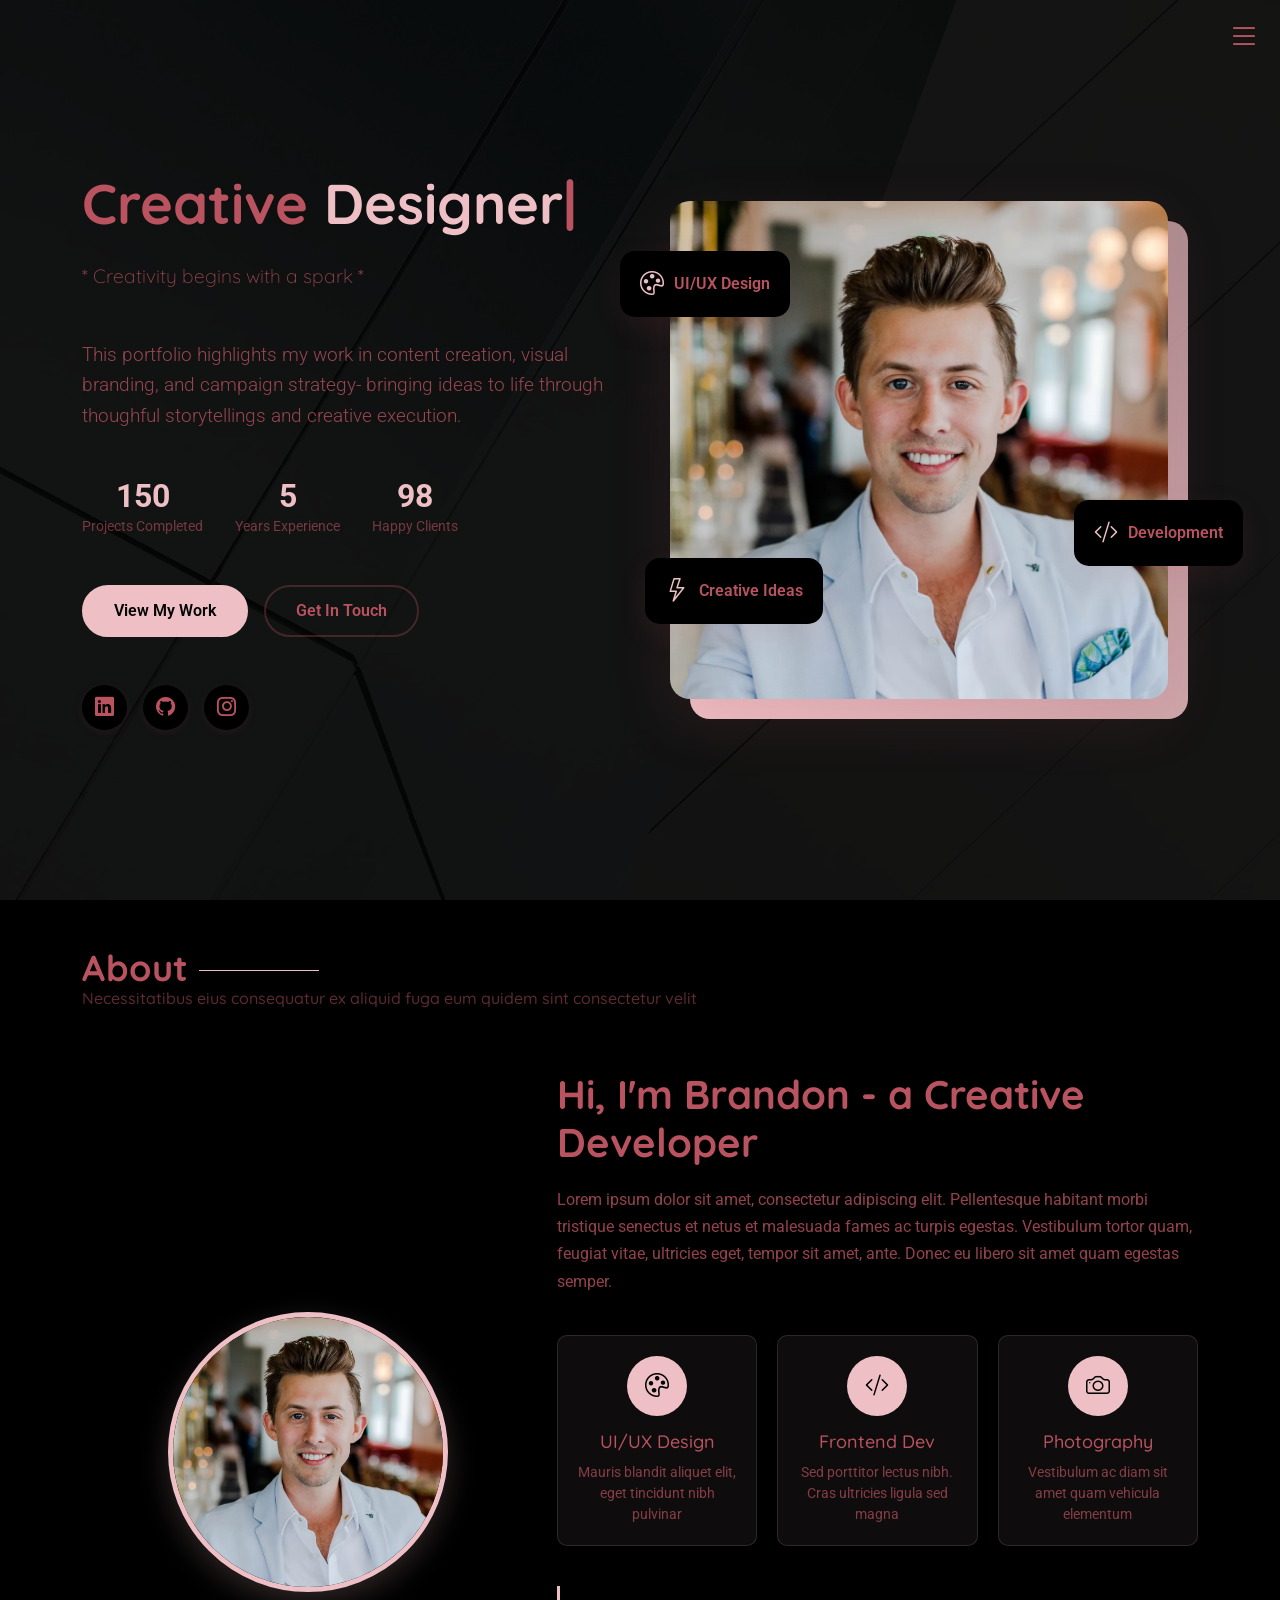
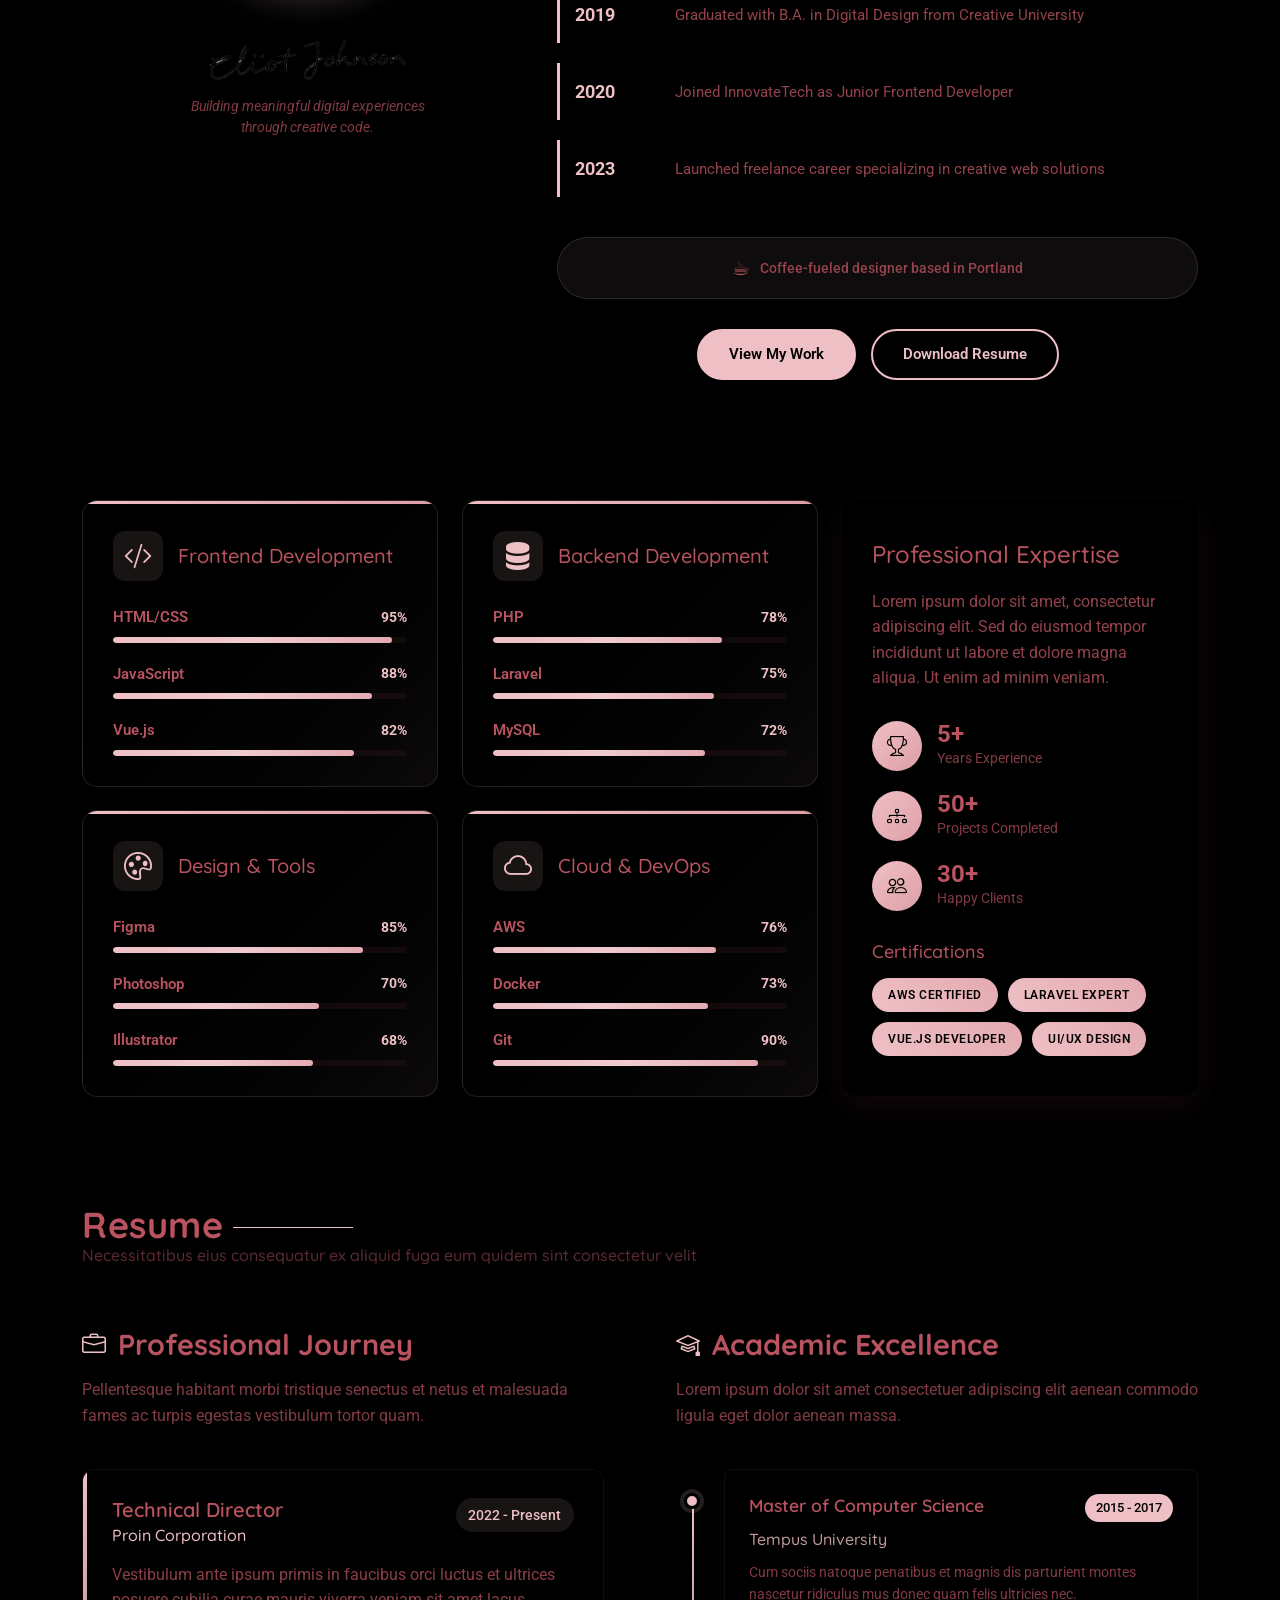
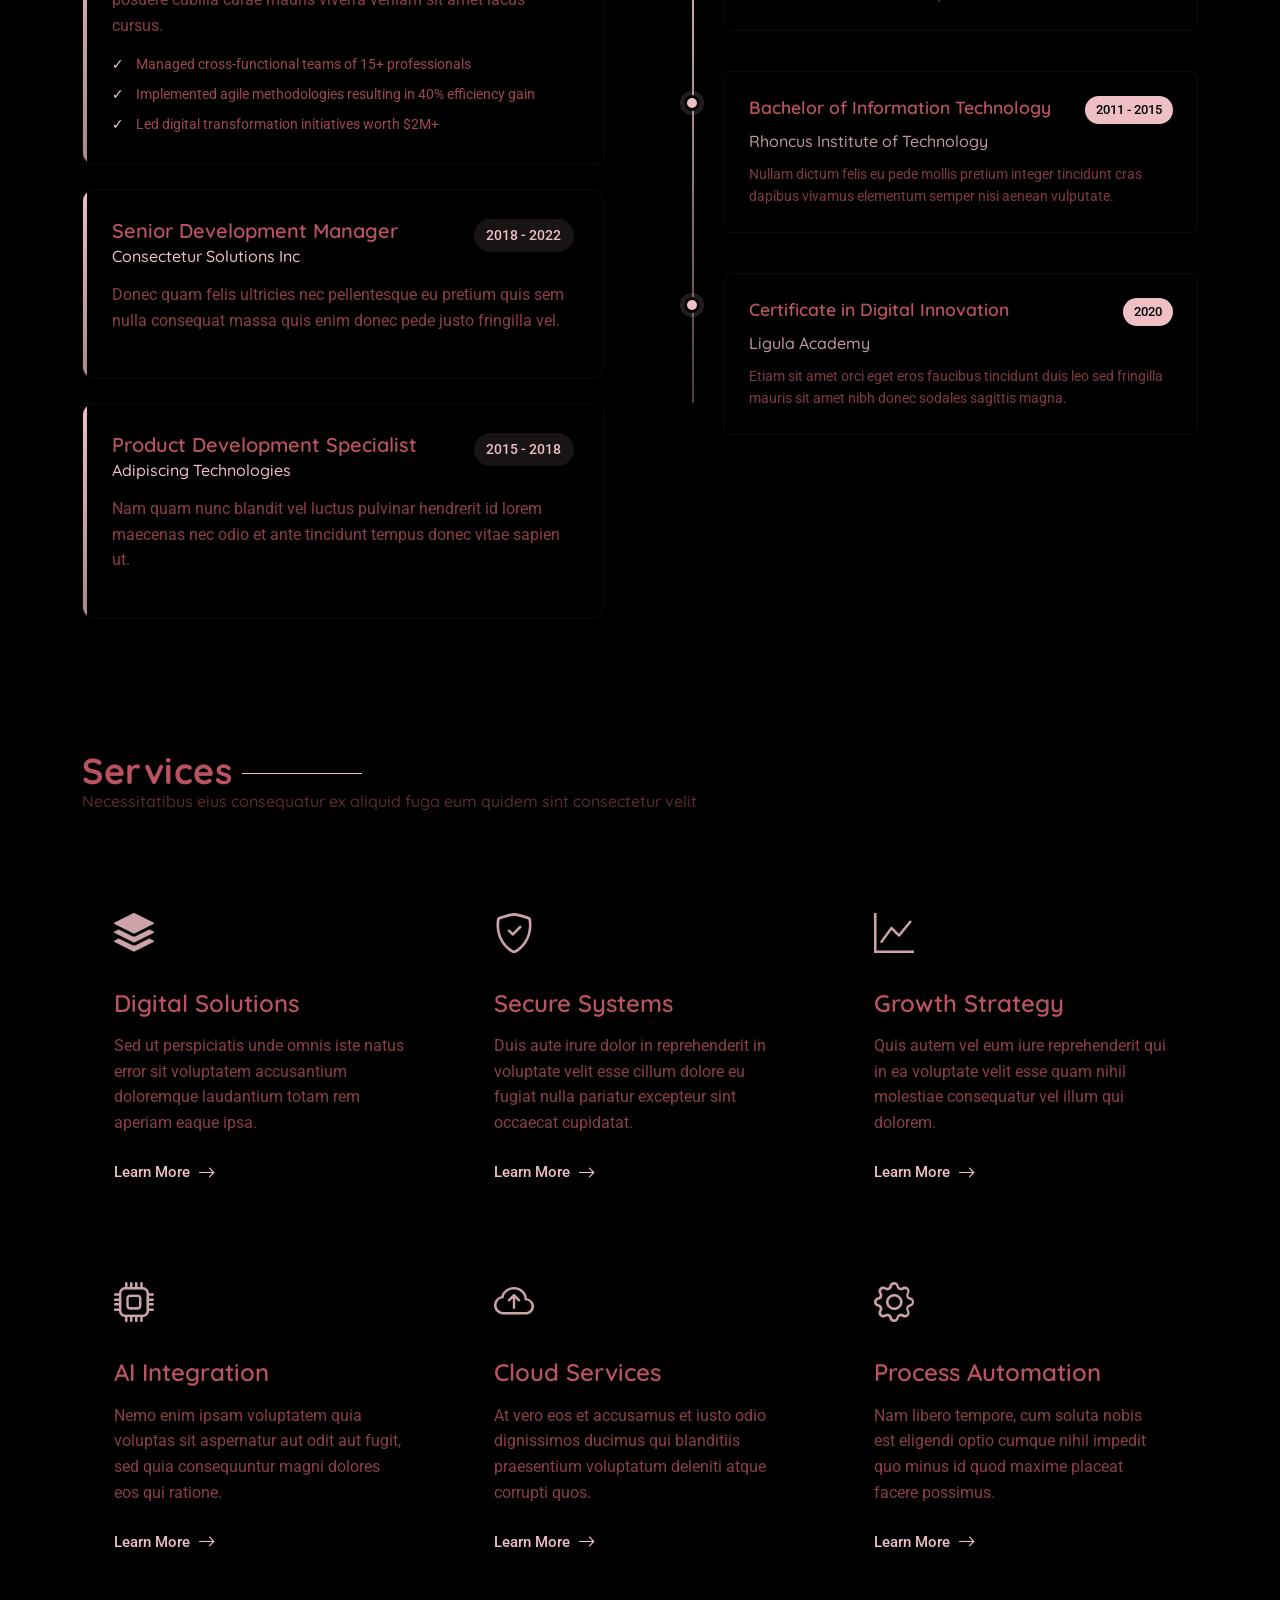
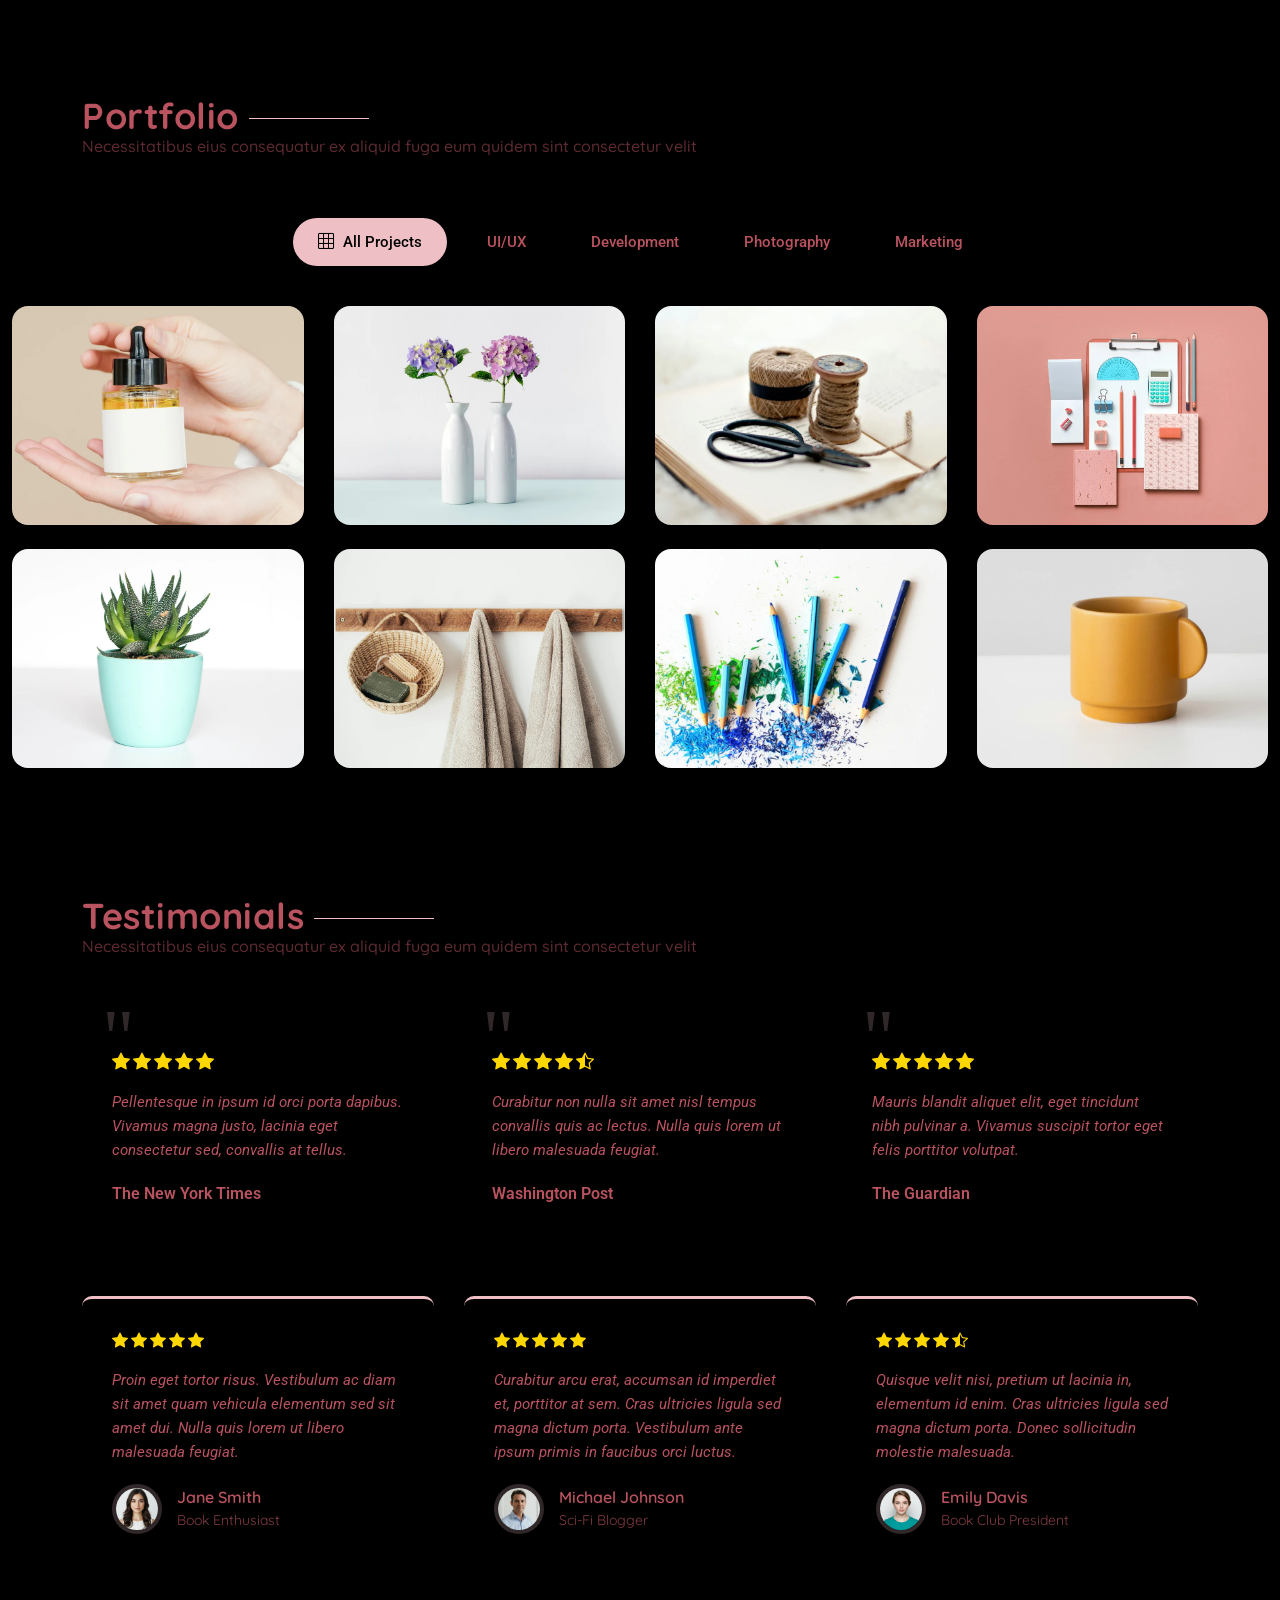
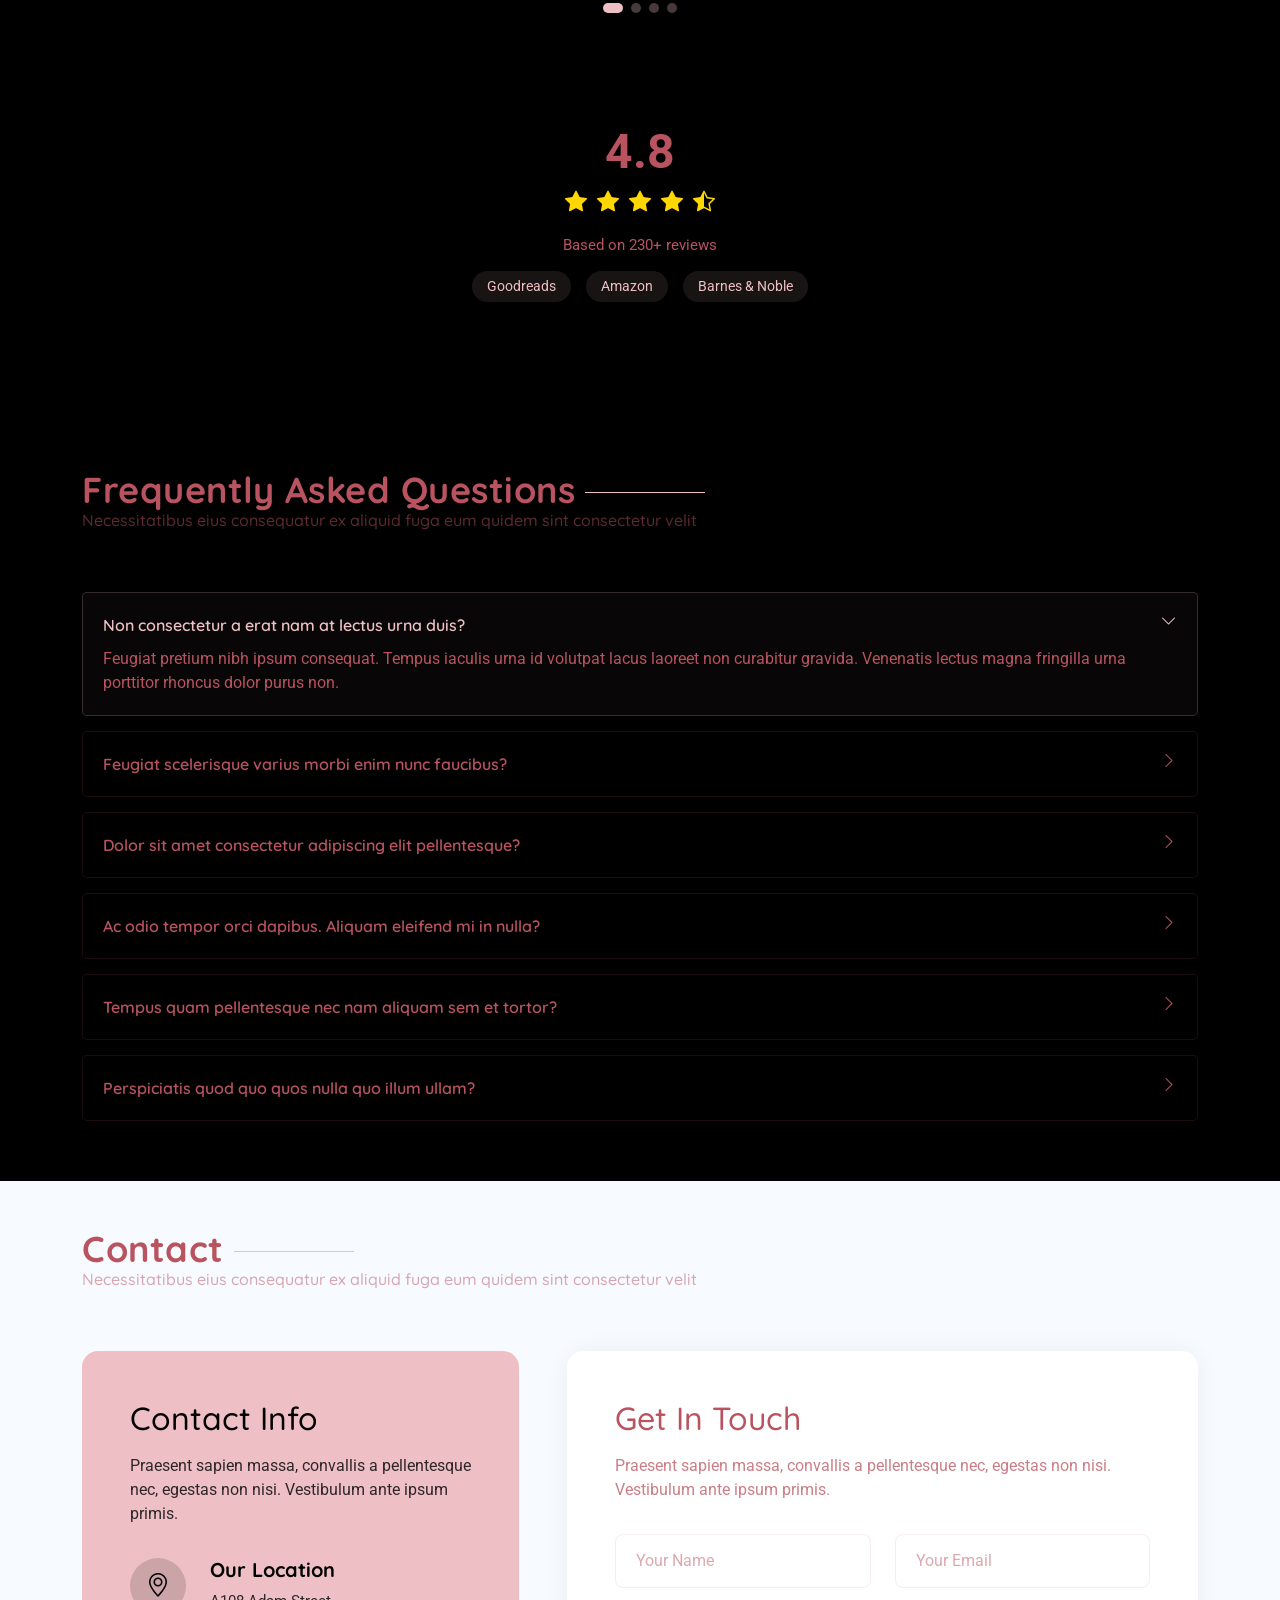
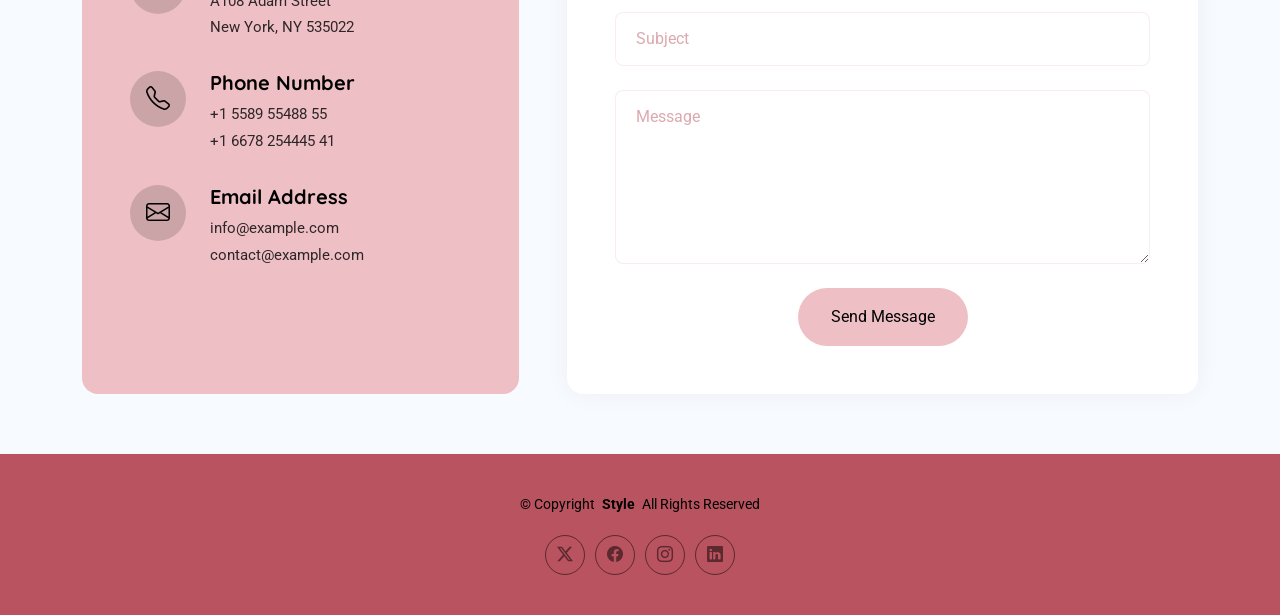
==== index.html @ 5aebdd41 "Change title and update hero section content Updated the title and modified content in the hero sect" ====
<!DOCTYPE html>
<html lang="en">

<head>
  <meta charset="utf-8">
  <meta content="width=device-width, initial-scale=1.0" name="viewport">
  <title>Maya Hill</title>
  <meta name="description" content="">
  <meta name="keywords" content="">

  <!-- Favicons -->
  <link href="assets/img/favicon.png" rel="icon">
  <link href="assets/img/apple-touch-icon.png" rel="apple-touch-icon">

  <!-- Fonts -->
  <link href="https://fonts.googleapis.com" rel="preconnect">
  <link href="https://fonts.gstatic.com" rel="preconnect" crossorigin>
  <link href="https://fonts.googleapis.com/css2?family=Roboto:ital,wght@0,100;0,300;0,400;0,500;0,700;0,900;1,100;1,300;1,400;1,500;1,700;1,900&family=Open+Sans:ital,wght@0,300;0,400;0,500;0,600;0,700;0,800;1,300;1,400;1,500;1,600;1,700;1,800&family=Quicksand:wght@300;400;500;600;700&display=swap" rel="stylesheet">

  <!-- Vendor CSS Files -->
  <link href="assets/vendor/bootstrap/css/bootstrap.min.css" rel="stylesheet">
  <link href="assets/vendor/bootstrap-icons/bootstrap-icons.css" rel="stylesheet">
  <link href="assets/vendor/aos/aos.css" rel="stylesheet">
  <link href="assets/vendor/glightbox/css/glightbox.min.css" rel="stylesheet">
  <link href="assets/vendor/swiper/swiper-bundle.min.css" rel="stylesheet">

  <!-- Main CSS File -->
  <link href="assets/css/main.css" rel="stylesheet">


</head>

<body class="index-page">

  <header id="header" class="header d-flex align-items-center fixed-top">
    <div class="container-fluid position-relative d-flex align-items-center justify-content-between">

      <a href="index.html" class="logo d-flex align-items-center">
        <!-- Uncomment the line below if you also wish to use an image logo -->
        <!-- <img src="assets/img/logo.webp" alt=""> -->
        <!-- Uncomment the line below if you also wish to use an text logo -->
        <!-- <h1 class="sitename">Style</h1>  -->
      </a>

      <nav id="navmenu" class="navmenu">

        <div class="profile-img">
          <img src="assets/img/profile/profile-square-1.webp" alt="" class="img-fluid rounded-circle">
        </div>

        <a href="index.html" class="logo d-flex align-items-center justify-content-center active">
          <!-- Uncomment the line below if you also wish to use an image logo -->
          <!-- <img src="assets/img/logo.webp" alt=""> -->
          <h1 class="sitename">Alex Smith</h1>
        </a>

        <div class="social-links text-center">
          <a href="#" class="twitter"><i class="bi bi-twitter-x"></i></a>
          <a href="#" class="facebook"><i class="bi bi-facebook"></i></a>
          <a href="#" class="instagram"><i class="bi bi-instagram"></i></a>
          <a href="#" class="google-plus"><i class="bi bi-skype"></i></a>
          <a href="#" class="linkedin"><i class="bi bi-linkedin"></i></a>
        </div>

        <ul>
          <li><a href="#hero">Home</a></li>
          <li><a href="#about">About</a></li>
          <li><a href="#resume">Resume</a></li>
          <li><a href="#portfolio">Portfolio</a></li>
          <li><a href="#services">Services</a></li>
          <li class="dropdown"><a href="#"><span>Dropdown</span> <i class="bi bi-chevron-down toggle-dropdown"></i></a>
            <ul>
              <li><a href="#">Dropdown 1</a></li>
              <li class="dropdown"><a href="#"><span>Deep Dropdown</span> <i class="bi bi-chevron-down toggle-dropdown"></i></a>
                <ul>
                  <li><a href="#">Deep Dropdown 1</a></li>
                  <li><a href="#">Deep Dropdown 2</a></li>
                  <li><a href="#">Deep Dropdown 3</a></li>
                  <li><a href="#">Deep Dropdown 4</a></li>
                  <li><a href="#">Deep Dropdown 5</a></li>
                </ul>
              </li>
              <li><a href="#">Dropdown 2</a></li>
              <li><a href="#">Dropdown 3</a></li>
              <li><a href="#">Dropdown 4</a></li>
            </ul>
          </li>
          <li><a href="#contact">Contact</a></li>
        </ul>
        <i class="mobile-nav-toggle d-xl-none bi bi-list"></i>
      </nav>

    </div>
  </header>

  <main class="main">

    <!-- Hero Section -->
    <section id="hero" class="hero section">

      <div class="container">
        <div class="row g-0 align-items-center">

          <div class="col-lg-6 hero-content" data-aos="fade-right" data-aos-delay="100">
            <div class="content-wrapper">
              <h1 class="hero-title">Creative <span class="typed" data-typed-items="Designer, Developer, Freelancer, Artist"></span></h1>
              <h3 class="lead">* Creativity begins with a spark *</h3>
              <p class="lead">This portfolio highlights my work in content creation, visual branding, and campaign strategy- bringing ideas to life through thoughful storytellings and creative execution.</p>

              <div class="hero-stats" data-aos="fade-up" data-aos-delay="200">
                <div class="stat-item">
                  <span class="purecounter" data-purecounter-start="0" data-purecounter-end="150" data-purecounter-duration="2">0</span>
                  <span class="stat-label">Projects Completed</span>
                </div>
                <div class="stat-item">
                  <span class="purecounter" data-purecounter-start="0" data-purecounter-end="5" data-purecounter-duration="2">0</span>
                  <span class="stat-label">Years Experience</span>
                </div>
                <div class="stat-item">
                  <span class="purecounter" data-purecounter-start="0" data-purecounter-end="98" data-purecounter-duration="2">0</span>
                  <span class="stat-label">Happy Clients</span>
                </div>
              </div>

              <div class="hero-actions" data-aos="fade-up" data-aos-delay="300">
                <a href="#portfolio" class="btn btn-primary">View My Work</a>
                <a href="#contact" class="btn btn-outline">Get In Touch</a>
              </div>

              <div class="social-links" data-aos="fade-up" data-aos-delay="400">
                <!-- <a href="#"><i class="bi bi-twitter"></i></a> -->
                <a href="#"><i class="bi bi-linkedin"></i></a>
                <a href="#"><i class="bi bi-github"></i></a>
                <a href="#"><i class="bi bi-instagram"></i></a>
              </div>
            </div>
          </div>

          <div class="col-lg-6 hero-image" data-aos="fade-left" data-aos-delay="200">
            <div class="image-container">
              <div class="floating-elements">
                <div class="floating-card card-1" data-aos="zoom-in" data-aos-delay="300">
                  <i class="bi bi-palette"></i>
                  <span>UI/UX Design</span>
                </div>
                <div class="floating-card card-2" data-aos="zoom-in" data-aos-delay="400">
                  <i class="bi bi-code-slash"></i>
                  <span>Development</span>
                </div>
                <div class="floating-card card-3" data-aos="zoom-in" data-aos-delay="500">
                  <i class="bi bi-lightning"></i>
                  <span>Creative Ideas</span>
                </div>
              </div>
              <img src="assets/img/profile/profile-square-1.webp" alt="Portfolio Hero" class="img-fluid hero-main-image">
              <div class="image-overlay"></div>
            </div>
          </div>

        </div>
      </div>

    </section><!-- /Hero Section -->

    <!-- About Section -->
    <section id="about" class="about section">

      <!-- Section Title -->
      <div class="container section-title">
        <h2>About</h2>
        <p>Necessitatibus eius consequatur ex aliquid fuga eum quidem sint consectetur velit</p>
      </div><!-- End Section Title -->

      <div class="container" data-aos="fade-up" data-aos-delay="100">

        <div class="row align-items-center">

          <div class="col-lg-5" data-aos="fade-right" data-aos-delay="200">
            <div class="profile-image-wrapper">
              <div class="profile-image">
                <img src="assets/img/profile/profile-square-1.webp" alt="Profile" class="img-fluid">
              </div>
              <div class="signature-section">
                <img src="assets/img/misc/signature-1.webp" alt="Signature" class="signature">
                <p class="quote">Building meaningful digital experiences through creative code.</p>
              </div>
            </div>
          </div>

          <div class="col-lg-7" data-aos="fade-left" data-aos-delay="300">
            <div class="about-content">
              <div class="intro">
                <h2>Hi, I'm Brandon - a Creative Developer</h2>
                <p>Lorem ipsum dolor sit amet, consectetur adipiscing elit. Pellentesque habitant morbi tristique senectus et netus et malesuada fames ac turpis egestas. Vestibulum tortor quam, feugiat vitae, ultricies eget, tempor sit amet, ante. Donec eu libero sit amet quam egestas semper.</p>
              </div>

              <div class="skills-grid">
                <div class="skill-item" data-aos="zoom-in" data-aos-delay="400">
                  <div class="skill-icon">
                    <i class="bi bi-palette"></i>
                  </div>
                  <h4>UI/UX Design</h4>
                  <p>Mauris blandit aliquet elit, eget tincidunt nibh pulvinar</p>
                </div>
                <div class="skill-item" data-aos="zoom-in" data-aos-delay="450">
                  <div class="skill-icon">
                    <i class="bi bi-code-slash"></i>
                  </div>
                  <h4>Frontend Dev</h4>
                  <p>Sed porttitor lectus nibh. Cras ultricies ligula sed magna</p>
                </div>
                <div class="skill-item" data-aos="zoom-in" data-aos-delay="500">
                  <div class="skill-icon">
                    <i class="bi bi-camera"></i>
                  </div>
                  <h4>Photography</h4>
                  <p>Vestibulum ac diam sit amet quam vehicula elementum</p>
                </div>
              </div>

              <div class="journey-timeline" data-aos="fade-up" data-aos-delay="300">
                <div class="timeline-item">
                  <div class="year">2019</div>
                  <div class="description">Graduated with B.A. in Digital Design from Creative University</div>
                </div>
                <div class="timeline-item">
                  <div class="year">2020</div>
                  <div class="description">Joined InnovateTech as Junior Frontend Developer</div>
                </div>
                <div class="timeline-item">
                  <div class="year">2023</div>
                  <div class="description">Launched freelance career specializing in creative web solutions</div>
                </div>
              </div>

              <div class="cta-section" data-aos="fade-up" data-aos-delay="400">
                <div class="fun-fact">
                  <span class="emoji">☕</span>
                  <span class="text">Coffee-fueled designer based in Portland</span>
                </div>
                <div class="action-buttons">
                  <a href="#portfolio" class="btn btn-primary">View My Work</a>
                  <a href="#" class="btn btn-outline">Download Resume</a>
                </div>
              </div>

            </div>
          </div>

        </div>

      </div>

    </section><!-- /About Section -->

    <!-- Skills Section -->
    <section id="skills" class="skills section">

      <div class="container" data-aos="fade-up" data-aos-delay="100">

        <div class="row">
          <div class="col-lg-8">
            <div class="skills-grid">
              <div class="row g-4">
                <div class="col-md-6" data-aos="flip-left" data-aos-delay="200">
                  <div class="skill-card">
                    <div class="skill-header">
                      <i class="bi bi-code-slash"></i>
                      <h3>Frontend Development</h3>
                    </div>
                    <div class="skills-animation">
                      <div class="skill-item">
                        <div class="skill-info">
                          <span class="skill-name">HTML/CSS</span>
                          <span class="skill-percentage">95%</span>
                        </div>
                        <div class="skill-bar progress">
                          <div class="progress-bar" role="progressbar" aria-valuenow="95" aria-valuemin="0" aria-valuemax="100"></div>
                        </div>
                      </div>

                      <div class="skill-item">
                        <div class="skill-info">
                          <span class="skill-name">JavaScript</span>
                          <span class="skill-percentage">88%</span>
                        </div>
                        <div class="skill-bar progress">
                          <div class="progress-bar" role="progressbar" aria-valuenow="88" aria-valuemin="0" aria-valuemax="100"></div>
                        </div>
                      </div>

                      <div class="skill-item">
                        <div class="skill-info">
                          <span class="skill-name">Vue.js</span>
                          <span class="skill-percentage">82%</span>
                        </div>
                        <div class="skill-bar progress">
                          <div class="progress-bar" role="progressbar" aria-valuenow="82" aria-valuemin="0" aria-valuemax="100"></div>
                        </div>
                      </div>
                    </div>
                  </div><!-- End Frontend Card -->
                </div>

                <div class="col-md-6" data-aos="flip-left" data-aos-delay="300">
                  <div class="skill-card">
                    <div class="skill-header">
                      <i class="bi bi-server"></i>
                      <h3>Backend Development</h3>
                    </div>
                    <div class="skills-animation">
                      <div class="skill-item">
                        <div class="skill-info">
                          <span class="skill-name">PHP</span>
                          <span class="skill-percentage">78%</span>
                        </div>
                        <div class="skill-bar progress">
                          <div class="progress-bar" role="progressbar" aria-valuenow="78" aria-valuemin="0" aria-valuemax="100"></div>
                        </div>
                      </div>

                      <div class="skill-item">
                        <div class="skill-info">
                          <span class="skill-name">Laravel</span>
                          <span class="skill-percentage">75%</span>
                        </div>
                        <div class="skill-bar progress">
                          <div class="progress-bar" role="progressbar" aria-valuenow="75" aria-valuemin="0" aria-valuemax="100"></div>
                        </div>
                      </div>

                      <div class="skill-item">
                        <div class="skill-info">
                          <span class="skill-name">MySQL</span>
                          <span class="skill-percentage">72%</span>
                        </div>
                        <div class="skill-bar progress">
                          <div class="progress-bar" role="progressbar" aria-valuenow="72" aria-valuemin="0" aria-valuemax="100"></div>
                        </div>
                      </div>
                    </div>
                  </div><!-- End Backend Card -->
                </div>

                <div class="col-md-6" data-aos="flip-left" data-aos-delay="400">
                  <div class="skill-card">
                    <div class="skill-header">
                      <i class="bi bi-palette"></i>
                      <h3>Design &amp; Tools</h3>
                    </div>
                    <div class="skills-animation">
                      <div class="skill-item">
                        <div class="skill-info">
                          <span class="skill-name">Figma</span>
                          <span class="skill-percentage">85%</span>
                        </div>
                        <div class="skill-bar progress">
                          <div class="progress-bar" role="progressbar" aria-valuenow="85" aria-valuemin="0" aria-valuemax="100"></div>
                        </div>
                      </div>

                      <div class="skill-item">
                        <div class="skill-info">
                          <span class="skill-name">Photoshop</span>
                          <span class="skill-percentage">70%</span>
                        </div>
                        <div class="skill-bar progress">
                          <div class="progress-bar" role="progressbar" aria-valuenow="70" aria-valuemin="0" aria-valuemax="100"></div>
                        </div>
                      </div>

                      <div class="skill-item">
                        <div class="skill-info">
                          <span class="skill-name">Illustrator</span>
                          <span class="skill-percentage">68%</span>
                        </div>
                        <div class="skill-bar progress">
                          <div class="progress-bar" role="progressbar" aria-valuenow="68" aria-valuemin="0" aria-valuemax="100"></div>
                        </div>
                      </div>
                    </div>
                  </div><!-- End Design Card -->
                </div>

                <div class="col-md-6" data-aos="flip-left" data-aos-delay="500">
                  <div class="skill-card">
                    <div class="skill-header">
                      <i class="bi bi-cloud"></i>
                      <h3>Cloud &amp; DevOps</h3>
                    </div>
                    <div class="skills-animation">
                      <div class="skill-item">
                        <div class="skill-info">
                          <span class="skill-name">AWS</span>
                          <span class="skill-percentage">76%</span>
                        </div>
                        <div class="skill-bar progress">
                          <div class="progress-bar" role="progressbar" aria-valuenow="76" aria-valuemin="0" aria-valuemax="100"></div>
                        </div>
                      </div>

                      <div class="skill-item">
                        <div class="skill-info">
                          <span class="skill-name">Docker</span>
                          <span class="skill-percentage">73%</span>
                        </div>
                        <div class="skill-bar progress">
                          <div class="progress-bar" role="progressbar" aria-valuenow="73" aria-valuemin="0" aria-valuemax="100"></div>
                        </div>
                      </div>

                      <div class="skill-item">
                        <div class="skill-info">
                          <span class="skill-name">Git</span>
                          <span class="skill-percentage">90%</span>
                        </div>
                        <div class="skill-bar progress">
                          <div class="progress-bar" role="progressbar" aria-valuenow="90" aria-valuemin="0" aria-valuemax="100"></div>
                        </div>
                      </div>
                    </div>
                  </div><!-- End DevOps Card -->
                </div>
              </div>
            </div><!-- End Skills Grid -->
          </div>

          <div class="col-lg-4">
            <div class="skills-summary" data-aos="fade-left" data-aos-delay="200">
              <h3>Professional Expertise</h3>
              <p>Lorem ipsum dolor sit amet, consectetur adipiscing elit. Sed do eiusmod tempor incididunt ut labore et dolore magna aliqua. Ut enim ad minim veniam.</p>

              <div class="summary-stats">
                <div class="stat-item" data-aos="zoom-in" data-aos-delay="300">
                  <div class="stat-circle">
                    <i class="bi bi-trophy"></i>
                  </div>
                  <div class="stat-info">
                    <span class="stat-number">5+</span>
                    <span class="stat-label">Years Experience</span>
                  </div>
                </div>

                <div class="stat-item" data-aos="zoom-in" data-aos-delay="400">
                  <div class="stat-circle">
                    <i class="bi bi-diagram-3"></i>
                  </div>
                  <div class="stat-info">
                    <span class="stat-number">50+</span>
                    <span class="stat-label">Projects Completed</span>
                  </div>
                </div>

                <div class="stat-item" data-aos="zoom-in" data-aos-delay="500">
                  <div class="stat-circle">
                    <i class="bi bi-people"></i>
                  </div>
                  <div class="stat-info">
                    <span class="stat-number">30+</span>
                    <span class="stat-label">Happy Clients</span>
                  </div>
                </div>
              </div>

              <div class="skills-badges" data-aos="fade-up" data-aos-delay="600">
                <h4>Certifications</h4>
                <div class="badge-list">
                  <div class="skill-badge">AWS Certified</div>
                  <div class="skill-badge">Laravel Expert</div>
                  <div class="skill-badge">Vue.js Developer</div>
                  <div class="skill-badge">UI/UX Design</div>
                </div>
              </div>
            </div><!-- End Skills Summary -->
          </div>
        </div>

      </div>

    </section><!-- /Skills Section -->

    <!-- Resume Section -->
    <section id="resume" class="resume section">

      <!-- Section Title -->
      <div class="container section-title">
        <h2>Resume</h2>
        <p>Necessitatibus eius consequatur ex aliquid fuga eum quidem sint consectetur velit</p>
      </div><!-- End Section Title -->

      <div class="container" data-aos="fade-up" data-aos-delay="100">

        <div class="row">
          <div class="col-lg-6" data-aos="fade-right" data-aos-delay="200">
            <div class="experience-section">
              <div class="section-header">
                <h2><i class="bi bi-briefcase"></i> Professional Journey</h2>
                <p class="section-subtitle">Pellentesque habitant morbi tristique senectus et netus et malesuada fames ac turpis egestas vestibulum tortor quam.</p>
              </div>

              <div class="experience-cards">
                <div class="experience-card" data-aos="zoom-in" data-aos-delay="300">
                  <div class="card-header">
                    <div class="role-info">
                      <h3>Technical Director</h3>
                      <h4>Proin Corporation</h4>
                    </div>
                    <span class="duration">2022 - Present</span>
                  </div>
                  <div class="card-body">
                    <p>Vestibulum ante ipsum primis in faucibus orci luctus et ultrices posuere cubilia curae mauris viverra veniam sit amet lacus cursus.</p>
                    <ul class="achievements">
                      <li>Managed cross-functional teams of 15+ professionals</li>
                      <li>Implemented agile methodologies resulting in 40% efficiency gain</li>
                      <li>Led digital transformation initiatives worth $2M+</li>
                    </ul>
                  </div>
                </div>

                <div class="experience-card" data-aos="zoom-in" data-aos-delay="400">
                  <div class="card-header">
                    <div class="role-info">
                      <h3>Senior Development Manager</h3>
                      <h4>Consectetur Solutions Inc</h4>
                    </div>
                    <span class="duration">2018 - 2022</span>
                  </div>
                  <div class="card-body">
                    <p>Donec quam felis ultricies nec pellentesque eu pretium quis sem nulla consequat massa quis enim donec pede justo fringilla vel.</p>
                  </div>
                </div>

                <div class="experience-card" data-aos="zoom-in" data-aos-delay="500">
                  <div class="card-header">
                    <div class="role-info">
                      <h3>Product Development Specialist</h3>
                      <h4>Adipiscing Technologies</h4>
                    </div>
                    <span class="duration">2015 - 2018</span>
                  </div>
                  <div class="card-body">
                    <p>Nam quam nunc blandit vel luctus pulvinar hendrerit id lorem maecenas nec odio et ante tincidunt tempus donec vitae sapien ut.</p>
                  </div>
                </div>
              </div>
            </div>
          </div>

          <div class="col-lg-6" data-aos="fade-left" data-aos-delay="200">
            <div class="education-section">
              <div class="section-header">
                <h2><i class="bi bi-mortarboard"></i> Academic Excellence</h2>
                <p class="section-subtitle">Lorem ipsum dolor sit amet consectetuer adipiscing elit aenean commodo ligula eget dolor aenean massa.</p>
              </div>

              <div class="education-timeline">
                <div class="timeline-track"></div>

                <div class="education-item" data-aos="slide-up" data-aos-delay="300">
                  <div class="timeline-marker"></div>
                  <div class="education-content">
                    <div class="degree-header">
                      <h3>Master of Computer Science</h3>
                      <span class="year">2015 - 2017</span>
                    </div>
                    <h4 class="institution">Tempus University</h4>
                    <p>Cum sociis natoque penatibus et magnis dis parturient montes nascetur ridiculus mus donec quam felis ultricies nec.</p>
                  </div>
                </div>

                <div class="education-item" data-aos="slide-up" data-aos-delay="400">
                  <div class="timeline-marker"></div>
                  <div class="education-content">
                    <div class="degree-header">
                      <h3>Bachelor of Information Technology</h3>
                      <span class="year">2011 - 2015</span>
                    </div>
                    <h4 class="institution">Rhoncus Institute of Technology</h4>
                    <p>Nullam dictum felis eu pede mollis pretium integer tincidunt cras dapibus vivamus elementum semper nisi aenean vulputate.</p>
                  </div>
                </div>

                <div class="education-item" data-aos="slide-up" data-aos-delay="500">
                  <div class="timeline-marker"></div>
                  <div class="education-content">
                    <div class="degree-header">
                      <h3>Certificate in Digital Innovation</h3>
                      <span class="year">2020</span>
                    </div>
                    <h4 class="institution">Ligula Academy</h4>
                    <p>Etiam sit amet orci eget eros faucibus tincidunt duis leo sed fringilla mauris sit amet nibh donec sodales sagittis magna.</p>
                  </div>
                </div>
              </div>
            </div>
          </div>
        </div>

      </div>

    </section><!-- /Resume Section -->

    <!-- Services Section -->
    <section id="services" class="services section">

      <!-- Section Title -->
      <div class="container section-title">
        <h2>Services</h2>
        <p>Necessitatibus eius consequatur ex aliquid fuga eum quidem sint consectetur velit</p>
      </div><!-- End Section Title -->

      <div class="container" data-aos="fade-up" data-aos-delay="100">

        <div class="row g-4">

          <!-- Card 1 -->
          <div class="col-lg-4 col-md-6" data-aos="fade-up" data-aos-delay="100">
            <div class="service-item">
              <div class="icon">
                <i class="bi bi-stack"></i>
              </div>
              <h3>Digital Solutions</h3>
              <p>Sed ut perspiciatis unde omnis iste natus error sit voluptatem accusantium doloremque laudantium totam rem aperiam eaque ipsa.</p>
              <div class="card-links">
                <a href="#" class="link-item">
                  Learn More
                  <i class="bi bi-arrow-right"></i>
                </a>
              </div>
            </div>
          </div><!-- End Service Item -->

          <!-- Card 2 -->
          <div class="col-lg-4 col-md-6" data-aos="fade-up" data-aos-delay="200">
            <div class="service-item">
              <div class="icon">
                <i class="bi bi-shield-check"></i>
              </div>
              <h3>Secure Systems</h3>
              <p>Duis aute irure dolor in reprehenderit in voluptate velit esse cillum dolore eu fugiat nulla pariatur excepteur sint occaecat cupidatat.</p>
              <div class="card-links">
                <a href="#" class="link-item">
                  Learn More
                  <i class="bi bi-arrow-right"></i>
                </a>
              </div>
            </div>
          </div><!-- End Service Item -->

          <!-- Card 3 -->
          <div class="col-lg-4 col-md-6" data-aos="fade-up" data-aos-delay="300">
            <div class="service-item">
              <div class="icon">
                <i class="bi bi-graph-up"></i>
              </div>
              <h3>Growth Strategy</h3>
              <p>Quis autem vel eum iure reprehenderit qui in ea voluptate velit esse quam nihil molestiae consequatur vel illum qui dolorem.</p>
              <div class="card-links">
                <a href="#" class="link-item">
                  Learn More
                  <i class="bi bi-arrow-right"></i>
                </a>
              </div>
            </div>
          </div><!-- End Service Item -->

          <!-- Card 4 -->
          <div class="col-lg-4 col-md-6" data-aos="fade-up" data-aos-delay="100">
            <div class="service-item">
              <div class="icon">
                <i class="bi bi-cpu"></i>
              </div>
              <h3>AI Integration</h3>
              <p>Nemo enim ipsam voluptatem quia voluptas sit aspernatur aut odit aut fugit, sed quia consequuntur magni dolores eos qui ratione.</p>
              <div class="card-links">
                <a href="#" class="link-item">
                  Learn More
                  <i class="bi bi-arrow-right"></i>
                </a>
              </div>
            </div>
          </div><!-- End Service Item -->

          <!-- Card 5 -->
          <div class="col-lg-4 col-md-6" data-aos="fade-up" data-aos-delay="200">
            <div class="service-item">
              <div class="icon">
                <i class="bi bi-cloud-arrow-up"></i>
              </div>
              <h3>Cloud Services</h3>
              <p>At vero eos et accusamus et iusto odio dignissimos ducimus qui blanditiis praesentium voluptatum deleniti atque corrupti quos.</p>
              <div class="card-links">
                <a href="#" class="link-item">
                  Learn More
                  <i class="bi bi-arrow-right"></i>
                </a>
              </div>
            </div>
          </div><!-- End Service Item -->

          <!-- Card 6 -->
          <div class="col-lg-4 col-md-6" data-aos="fade-up" data-aos-delay="300">
            <div class="service-item">
              <div class="icon">
                <i class="bi bi-gear"></i>
              </div>
              <h3>Process Automation</h3>
              <p>Nam libero tempore, cum soluta nobis est eligendi optio cumque nihil impedit quo minus id quod maxime placeat facere possimus.</p>
              <div class="card-links">
                <a href="#" class="link-item">
                  Learn More
                  <i class="bi bi-arrow-right"></i>
                </a>
              </div>
            </div>
          </div><!-- End Service Item -->

        </div>

      </div>

    </section><!-- /Services Section -->

    <!-- Portfolio Section -->
    <section id="portfolio" class="portfolio section">

      <!-- Section Title -->
      <div class="container section-title">
        <h2>Portfolio</h2>
        <p>Necessitatibus eius consequatur ex aliquid fuga eum quidem sint consectetur velit</p>
      </div><!-- End Section Title -->

      <div class="container-fluid" data-aos="fade-up" data-aos-delay="100">

        <div class="isotope-layout" data-default-filter="*" data-layout="masonry" data-sort="original-order">

          <ul class="portfolio-filters isotope-filters" data-aos="fade-up" data-aos-delay="200">
            <li data-filter="*" class="filter-active">
              <i class="bi bi-grid-3x3"></i> All Projects
            </li>
            <li data-filter=".filter-ui">
              UI/UX
            </li>
            <li data-filter=".filter-development">
              Development
            </li>
            <li data-filter=".filter-photography">
              Photography
            </li>
            <li data-filter=".filter-marketing">
              Marketing
            </li>
          </ul>

          <div class="row g-4 isotope-container" data-aos="fade-up" data-aos-delay="300">

            <div class="col-xl-3 col-lg-4 col-md-6 portfolio-item isotope-item filter-ui">
              <article class="portfolio-entry">
                <figure class="entry-image">
                  <img src="assets/img/portfolio/portfolio-1.webp" class="img-fluid" alt="" loading="lazy">
                  <div class="entry-overlay">
                    <div class="overlay-content">
                      <div class="entry-meta">UI/UX Design</div>
                      <h3 class="entry-title">Mobile Banking App</h3>
                      <div class="entry-links">
                        <a href="assets/img/portfolio/portfolio-1.webp" class="glightbox" data-gallery="portfolio-gallery-ui" data-glightbox="title: Mobile Banking App; description: Praesent commodo cursus magna, vel scelerisque nisl consectetur.">
                          <i class="bi bi-arrows-angle-expand"></i>
                        </a>
                        <a href="portfolio-details.html">
                          <i class="bi bi-arrow-right"></i>
                        </a>
                      </div>
                    </div>
                  </div>
                </figure>
              </article>
            </div><!-- End Portfolio Item -->

            <div class="col-xl-3 col-lg-4 col-md-6 portfolio-item isotope-item filter-development">
              <article class="portfolio-entry">
                <figure class="entry-image">
                  <img src="assets/img/portfolio/portfolio-10.webp" class="img-fluid" alt="" loading="lazy">
                  <div class="entry-overlay">
                    <div class="overlay-content">
                      <div class="entry-meta">Development</div>
                      <h3 class="entry-title">E-Learning Platform</h3>
                      <div class="entry-links">
                        <a href="assets/img/portfolio/portfolio-10.webp" class="glightbox" data-gallery="portfolio-gallery-development" data-glightbox="title: E-Learning Platform; description: Nulla vitae elit libero, a pharetra augue mollis interdum.">
                          <i class="bi bi-arrows-angle-expand"></i>
                        </a>
                        <a href="portfolio-details.html">
                          <i class="bi bi-arrow-right"></i>
                        </a>
                      </div>
                    </div>
                  </div>
                </figure>
              </article>
            </div><!-- End Portfolio Item -->

            <div class="col-xl-3 col-lg-4 col-md-6 portfolio-item isotope-item filter-photography">
              <article class="portfolio-entry">
                <figure class="entry-image">
                  <img src="assets/img/portfolio/portfolio-7.webp" class="img-fluid" alt="" loading="lazy">
                  <div class="entry-overlay">
                    <div class="overlay-content">
                      <div class="entry-meta">Photography</div>
                      <h3 class="entry-title">Urban Architecture</h3>
                      <div class="entry-links">
                        <a href="assets/img/portfolio/portfolio-7.webp" class="glightbox" data-gallery="portfolio-gallery-photography" data-glightbox="title: Urban Architecture; description: Sed ut perspiciatis unde omnis iste natus error sit voluptatem.">
                          <i class="bi bi-arrows-angle-expand"></i>
                        </a>
                        <a href="portfolio-details.html">
                          <i class="bi bi-arrow-right"></i>
                        </a>
                      </div>
                    </div>
                  </div>
                </figure>
              </article>
            </div><!-- End Portfolio Item -->

            <div class="col-xl-3 col-lg-4 col-md-6 portfolio-item isotope-item filter-marketing">
              <article class="portfolio-entry">
                <figure class="entry-image">
                  <img src="assets/img/portfolio/portfolio-4.webp" class="img-fluid" alt="" loading="lazy">
                  <div class="entry-overlay">
                    <div class="overlay-content">
                      <div class="entry-meta">Marketing</div>
                      <h3 class="entry-title">Social Media Campaign</h3>
                      <div class="entry-links">
                        <a href="assets/img/portfolio/portfolio-4.webp" class="glightbox" data-gallery="portfolio-gallery-marketing" data-glightbox="title: Social Media Campaign; description: Quis autem vel eum iure reprehenderit qui in ea voluptate.">
                          <i class="bi bi-arrows-angle-expand"></i>
                        </a>
                        <a href="portfolio-details.html">
                          <i class="bi bi-arrow-right"></i>
                        </a>
                      </div>
                    </div>
                  </div>
                </figure>
              </article>
            </div><!-- End Portfolio Item -->

            <div class="col-xl-3 col-lg-4 col-md-6 portfolio-item isotope-item filter-ui">
              <article class="portfolio-entry">
                <figure class="entry-image">
                  <img src="assets/img/portfolio/portfolio-2.webp" class="img-fluid" alt="" loading="lazy">
                  <div class="entry-overlay">
                    <div class="overlay-content">
                      <div class="entry-meta">UI/UX Design</div>
                      <h3 class="entry-title">Smart Home Interface</h3>
                      <div class="entry-links">
                        <a href="assets/img/portfolio/portfolio-2.webp" class="glightbox" data-gallery="portfolio-gallery-ui" data-glightbox="title: Smart Home Interface; description: At vero eos et accusamus et iusto odio dignissimos ducimus.">
                          <i class="bi bi-arrows-angle-expand"></i>
                        </a>
                        <a href="portfolio-details.html">
                          <i class="bi bi-arrow-right"></i>
                        </a>
                      </div>
                    </div>
                  </div>
                </figure>
              </article>
            </div><!-- End Portfolio Item -->

            <div class="col-xl-3 col-lg-4 col-md-6 portfolio-item isotope-item filter-development">
              <article class="portfolio-entry">
                <figure class="entry-image">
                  <img src="assets/img/portfolio/portfolio-11.webp" class="img-fluid" alt="" loading="lazy">
                  <div class="entry-overlay">
                    <div class="overlay-content">
                      <div class="entry-meta">Development</div>
                      <h3 class="entry-title">Cloud Management System</h3>
                      <div class="entry-links">
                        <a href="assets/img/portfolio/portfolio-11.webp" class="glightbox" data-gallery="portfolio-gallery-development" data-glightbox="title: Cloud Management System; description: Temporibus autem quibusdam et aut officiis debitis.">
                          <i class="bi bi-arrows-angle-expand"></i>
                        </a>
                        <a href="portfolio-details.html">
                          <i class="bi bi-arrow-right"></i>
                        </a>
                      </div>
                    </div>
                  </div>
                </figure>
              </article>
            </div><!-- End Portfolio Item -->

            <div class="col-xl-3 col-lg-4 col-md-6 portfolio-item isotope-item filter-photography">
              <article class="portfolio-entry">
                <figure class="entry-image">
                  <img src="assets/img/portfolio/portfolio-8.webp" class="img-fluid" alt="" loading="lazy">
                  <div class="entry-overlay">
                    <div class="overlay-content">
                      <div class="entry-meta">Photography</div>
                      <h3 class="entry-title">Nature Collection</h3>
                      <div class="entry-links">
                        <a href="assets/img/portfolio/portfolio-8.webp" class="glightbox" data-gallery="portfolio-gallery-photography" data-glightbox="title: Nature Collection; description: Integer posuere erat a ante venenatis dapibus posuere velit aliquet.">
                          <i class="bi bi-arrows-angle-expand"></i>
                        </a>
                        <a href="portfolio-details.html">
                          <i class="bi bi-arrow-right"></i>
                        </a>
                      </div>
                    </div>
                  </div>
                </figure>
              </article>
            </div><!-- End Portfolio Item -->

            <div class="col-xl-3 col-lg-4 col-md-6 portfolio-item isotope-item filter-marketing">
              <article class="portfolio-entry">
                <figure class="entry-image">
                  <img src="assets/img/portfolio/portfolio-5.webp" class="img-fluid" alt="" loading="lazy">
                  <div class="entry-overlay">
                    <div class="overlay-content">
                      <div class="entry-meta">Marketing</div>
                      <h3 class="entry-title">Brand Strategy</h3>
                      <div class="entry-links">
                        <a href="assets/img/portfolio/portfolio-5.webp" class="glightbox" data-gallery="portfolio-gallery-marketing" data-glightbox="title: Brand Strategy; description: Fusce dapibus, tellus ac cursus commodo, tortor mauris condimentum.">
                          <i class="bi bi-arrows-angle-expand"></i>
                        </a>
                        <a href="portfolio-details.html">
                          <i class="bi bi-arrow-right"></i>
                        </a>
                      </div>
                    </div>
                  </div>
                </figure>
              </article>
            </div><!-- End Portfolio Item -->

          </div><!-- End Portfolio Container -->

        </div>

      </div>

    </section><!-- /Portfolio Section -->

    <!-- Testimonials Section -->
    <section id="testimonials" class="testimonials section">
      <!-- Section Title -->
      <div class="container section-title">
        <h2>Testimonials</h2>
        <p>Necessitatibus eius consequatur ex aliquid fuga eum quidem sint consectetur velit</p>
      </div><!-- End Section Title -->

      <div class="container" data-aos="fade-up" data-aos-delay="100">

        <div class="row">
          <div class="col-12">
            <div class="critic-reviews" data-aos="fade-up" data-aos-delay="300">
              <div class="row">
                <div class="col-md-4">
                  <div class="critic-review">
                    <div class="review-quote">"</div>
                    <div class="stars">
                      <i class="bi bi-star-fill"></i>
                      <i class="bi bi-star-fill"></i>
                      <i class="bi bi-star-fill"></i>
                      <i class="bi bi-star-fill"></i>
                      <i class="bi bi-star-fill"></i>
                    </div>
                    <p>Pellentesque in ipsum id orci porta dapibus. Vivamus magna justo, lacinia eget consectetur sed, convallis at tellus.</p>
                    <div class="critic-info">
                      <div class="critic-name">The New York Times</div>
                    </div>
                  </div>
                </div>
                <div class="col-md-4">
                  <div class="critic-review">
                    <div class="review-quote">"</div>
                    <div class="stars">
                      <i class="bi bi-star-fill"></i>
                      <i class="bi bi-star-fill"></i>
                      <i class="bi bi-star-fill"></i>
                      <i class="bi bi-star-fill"></i>
                      <i class="bi bi-star-half"></i>
                    </div>
                    <p>Curabitur non nulla sit amet nisl tempus convallis quis ac lectus. Nulla quis lorem ut libero malesuada feugiat.</p>
                    <div class="critic-info">
                      <div class="critic-name">Washington Post</div>
                    </div>
                  </div>
                </div>
                <div class="col-md-4">
                  <div class="critic-review">
                    <div class="review-quote">"</div>
                    <div class="stars">
                      <i class="bi bi-star-fill"></i>
                      <i class="bi bi-star-fill"></i>
                      <i class="bi bi-star-fill"></i>
                      <i class="bi bi-star-fill"></i>
                      <i class="bi bi-star-fill"></i>
                    </div>
                    <p>Mauris blandit aliquet elit, eget tincidunt nibh pulvinar a. Vivamus suscipit tortor eget felis porttitor volutpat.</p>
                    <div class="critic-info">
                      <div class="critic-name">The Guardian</div>
                    </div>
                  </div>
                </div>
              </div>
            </div>

            <div class="testimonials-container">
              <div class="swiper testimonials-slider init-swiper" data-aos="fade-up" data-aos-delay="400">
                <script type="application/json" class="swiper-config">
                  {
                    "loop": true,
                    "speed": 600,
                    "autoplay": {
                      "delay": 5000
                    },
                    "slidesPerView": 1,
                    "spaceBetween": 30,
                    "pagination": {
                      "el": ".swiper-pagination",
                      "type": "bullets",
                      "clickable": true
                    },
                    "breakpoints": {
                      "768": {
                        "slidesPerView": 2
                      },
                      "992": {
                        "slidesPerView": 3
                      }
                    }
                  }
                </script>

                <div class="swiper-wrapper">
                  <div class="swiper-slide">
                    <div class="testimonial-item">
                      <div class="stars">
                        <i class="bi bi-star-fill"></i>
                        <i class="bi bi-star-fill"></i>
                        <i class="bi bi-star-fill"></i>
                        <i class="bi bi-star-fill"></i>
                        <i class="bi bi-star-fill"></i>
                      </div>
                      <p>
                        Proin eget tortor risus. Vestibulum ac diam sit amet quam vehicula elementum sed sit amet dui. Nulla quis lorem ut libero malesuada feugiat.
                      </p>
                      <div class="testimonial-profile">
                        <img src="assets/img/person/person-f-1.webp" alt="Reviewer" class="img-fluid rounded-circle">
                        <div>
                          <h3>Jane Smith</h3>
                          <h4>Book Enthusiast</h4>
                        </div>
                      </div>
                    </div>
                  </div><!-- End testimonial item -->

                  <div class="swiper-slide">
                    <div class="testimonial-item">
                      <div class="stars">
                        <i class="bi bi-star-fill"></i>
                        <i class="bi bi-star-fill"></i>
                        <i class="bi bi-star-fill"></i>
                        <i class="bi bi-star-fill"></i>
                        <i class="bi bi-star-fill"></i>
                      </div>
                      <p>
                        Curabitur arcu erat, accumsan id imperdiet et, porttitor at sem. Cras ultricies ligula sed magna dictum porta. Vestibulum ante ipsum primis in faucibus orci luctus.
                      </p>
                      <div class="testimonial-profile">
                        <img src="assets/img/person/person-m-2.webp" alt="Reviewer" class="img-fluid rounded-circle">
                        <div>
                          <h3>Michael Johnson</h3>
                          <h4>Sci-Fi Blogger</h4>
                        </div>
                      </div>
                    </div>
                  </div><!-- End testimonial item -->

                  <div class="swiper-slide">
                    <div class="testimonial-item">
                      <div class="stars">
                        <i class="bi bi-star-fill"></i>
                        <i class="bi bi-star-fill"></i>
                        <i class="bi bi-star-fill"></i>
                        <i class="bi bi-star-fill"></i>
                        <i class="bi bi-star-half"></i>
                      </div>
                      <p>
                        Quisque velit nisi, pretium ut lacinia in, elementum id enim. Cras ultricies ligula sed magna dictum porta. Donec sollicitudin molestie malesuada.
                      </p>
                      <div class="testimonial-profile">
                        <img src="assets/img/person/person-f-3.webp" alt="Reviewer" class="img-fluid rounded-circle">
                        <div>
                          <h3>Emily Davis</h3>
                          <h4>Book Club President</h4>
                        </div>
                      </div>
                    </div>
                  </div><!-- End testimonial item -->

                  <div class="swiper-slide">
                    <div class="testimonial-item">
                      <div class="stars">
                        <i class="bi bi-star-fill"></i>
                        <i class="bi bi-star-fill"></i>
                        <i class="bi bi-star-fill"></i>
                        <i class="bi bi-star-fill"></i>
                        <i class="bi bi-star-fill"></i>
                      </div>
                      <p>
                        Mauris blandit aliquet elit, eget tincidunt nibh pulvinar a. Curabitur aliquet quam id dui posuere blandit. Lorem ipsum dolor sit amet, consectetur.
                      </p>
                      <div class="testimonial-profile">
                        <img src="assets/img/person/person-m-4.webp" alt="Reviewer" class="img-fluid rounded-circle">
                        <div>
                          <h3>Robert Wilson</h3>
                          <h4>Literary Reviewer</h4>
                        </div>
                      </div>
                    </div>
                  </div><!-- End testimonial item -->

                </div>
                <div class="swiper-pagination"></div>
              </div>
            </div>
          </div>
        </div>

        <div class="row">
          <div class="col-12 text-center" data-aos="fade-up">
            <div class="overall-rating">
              <div class="rating-number">4.8</div>
              <div class="rating-stars">
                <i class="bi bi-star-fill"></i>
                <i class="bi bi-star-fill"></i>
                <i class="bi bi-star-fill"></i>
                <i class="bi bi-star-fill"></i>
                <i class="bi bi-star-half"></i>
              </div>
              <p>Based on 230+ reviews</p>
              <div class="rating-platforms">
                <span>Goodreads</span>
                <span>Amazon</span>
                <span>Barnes &amp; Noble</span>
              </div>
            </div>
          </div>
        </div>
      </div>
    </section><!-- /Testimonials Section -->

    <!-- Faq Section -->
    <section id="faq" class="faq section">

      <!-- Section Title -->
      <div class="container section-title">
        <h2>Frequently Asked Questions</h2>
        <p>Necessitatibus eius consequatur ex aliquid fuga eum quidem sint consectetur velit</p>
      </div><!-- End Section Title -->

      <div class="container">

        <div class="row justify-content-center">

          <div class="col-lg-12" data-aos="fade-up" data-aos-delay="100">

            <div class="faq-container">

              <div class="faq-item faq-active">
                <h3>Non consectetur a erat nam at lectus urna duis?</h3>
                <div class="faq-content">
                  <p>Feugiat pretium nibh ipsum consequat. Tempus iaculis urna id volutpat lacus laoreet non curabitur gravida. Venenatis lectus magna fringilla urna porttitor rhoncus dolor purus non.</p>
                </div>
                <i class="faq-toggle bi bi-chevron-right"></i>
              </div><!-- End Faq item-->

              <div class="faq-item">
                <h3>Feugiat scelerisque varius morbi enim nunc faucibus?</h3>
                <div class="faq-content">
                  <p>Dolor sit amet consectetur adipiscing elit pellentesque habitant morbi. Id interdum velit laoreet id donec ultrices. Fringilla phasellus faucibus scelerisque eleifend donec pretium. Est pellentesque elit ullamcorper dignissim. Mauris ultrices eros in cursus turpis massa tincidunt dui.</p>
                </div>
                <i class="faq-toggle bi bi-chevron-right"></i>
              </div><!-- End Faq item-->

              <div class="faq-item">
                <h3>Dolor sit amet consectetur adipiscing elit pellentesque?</h3>
                <div class="faq-content">
                  <p>Eleifend mi in nulla posuere sollicitudin aliquam ultrices sagittis orci. Faucibus pulvinar elementum integer enim. Sem nulla pharetra diam sit amet nisl suscipit. Rutrum tellus pellentesque eu tincidunt. Lectus urna duis convallis convallis tellus. Urna molestie at elementum eu facilisis sed odio morbi quis</p>
                </div>
                <i class="faq-toggle bi bi-chevron-right"></i>
              </div><!-- End Faq item-->

              <div class="faq-item">
                <h3>Ac odio tempor orci dapibus. Aliquam eleifend mi in nulla?</h3>
                <div class="faq-content">
                  <p>Dolor sit amet consectetur adipiscing elit pellentesque habitant morbi. Id interdum velit laoreet id donec ultrices. Fringilla phasellus faucibus scelerisque eleifend donec pretium. Est pellentesque elit ullamcorper dignissim. Mauris ultrices eros in cursus turpis massa tincidunt dui.</p>
                </div>
                <i class="faq-toggle bi bi-chevron-right"></i>
              </div><!-- End Faq item-->

              <div class="faq-item">
                <h3>Tempus quam pellentesque nec nam aliquam sem et tortor?</h3>
                <div class="faq-content">
                  <p>Molestie a iaculis at erat pellentesque adipiscing commodo. Dignissim suspendisse in est ante in. Nunc vel risus commodo viverra maecenas accumsan. Sit amet nisl suscipit adipiscing bibendum est. Purus gravida quis blandit turpis cursus in</p>
                </div>
                <i class="faq-toggle bi bi-chevron-right"></i>
              </div><!-- End Faq item-->

              <div class="faq-item">
                <h3>Perspiciatis quod quo quos nulla quo illum ullam?</h3>
                <div class="faq-content">
                  <p>Enim ea facilis quaerat voluptas quidem et dolorem. Quis et consequatur non sed in suscipit sequi. Distinctio ipsam dolore et.</p>
                </div>
                <i class="faq-toggle bi bi-chevron-right"></i>
              </div><!-- End Faq item-->

            </div>

          </div><!-- End Faq Column-->

        </div>

      </div>

    </section><!-- /Faq Section -->

    <!-- Contact Section -->
    <section id="contact" class="contact section light-background">

      <!-- Section Title -->
      <div class="container section-title">
        <h2>Contact</h2>
        <p>Necessitatibus eius consequatur ex aliquid fuga eum quidem sint consectetur velit</p>
      </div><!-- End Section Title -->

      <div class="container" data-aos="fade-up" data-aos-delay="100">

        <div class="row g-4 g-lg-5">
          <div class="col-lg-5">
            <div class="info-box" data-aos="fade-up" data-aos-delay="200">
              <h3>Contact Info</h3>
              <p>Praesent sapien massa, convallis a pellentesque nec, egestas non nisi. Vestibulum ante ipsum primis.</p>

              <div class="info-item" data-aos="fade-up" data-aos-delay="300">
                <div class="icon-box">
                  <i class="bi bi-geo-alt"></i>
                </div>
                <div class="content">
                  <h4>Our Location</h4>
                  <p>A108 Adam Street</p>
                  <p>New York, NY 535022</p>
                </div>
              </div>

              <div class="info-item" data-aos="fade-up" data-aos-delay="400">
                <div class="icon-box">
                  <i class="bi bi-telephone"></i>
                </div>
                <div class="content">
                  <h4>Phone Number</h4>
                  <p>+1 5589 55488 55</p>
                  <p>+1 6678 254445 41</p>
                </div>
              </div>

              <div class="info-item" data-aos="fade-up" data-aos-delay="500">
                <div class="icon-box">
                  <i class="bi bi-envelope"></i>
                </div>
                <div class="content">
                  <h4>Email Address</h4>
                  <p>info@example.com</p>
                  <p>contact@example.com</p>
                </div>
              </div>
            </div>
          </div>

          <div class="col-lg-7">
            <div class="contact-form" data-aos="fade-up" data-aos-delay="300">
              <h3>Get In Touch</h3>
              <p>Praesent sapien massa, convallis a pellentesque nec, egestas non nisi. Vestibulum ante ipsum primis.</p>

              <form action="forms/contact.php" method="post" class="php-email-form" data-aos="fade-up" data-aos-delay="200">
                <div class="row gy-4">

                  <div class="col-md-6">
                    <input type="text" name="name" class="form-control" placeholder="Your Name" required="">
                  </div>

                  <div class="col-md-6 ">
                    <input type="email" class="form-control" name="email" placeholder="Your Email" required="">
                  </div>

                  <div class="col-12">
                    <input type="text" class="form-control" name="subject" placeholder="Subject" required="">
                  </div>

                  <div class="col-12">
                    <textarea class="form-control" name="message" rows="6" placeholder="Message" required=""></textarea>
                  </div>

                  <div class="col-12 text-center">
                    <div class="loading">Loading</div>
                    <div class="error-message"></div>
                    <div class="sent-message">Your message has been sent. Thank you!</div>

                    <button type="submit" class="btn">Send Message</button>
                  </div>

                </div>
              </form>

            </div>
          </div>

        </div>

      </div>

    </section><!-- /Contact Section -->

  </main>

  <footer id="footer" class="footer dark-background">

    <div class="container">
      <div class="copyright text-center ">
        <p>© <span>Copyright</span> <strong class="px-1 sitename">Style</strong> <span>All Rights Reserved</span></p>
      </div>
      <div class="social-links d-flex justify-content-center">
        <a href=""><i class="bi bi-twitter-x"></i></a>
        <a href=""><i class="bi bi-facebook"></i></a>
        <a href=""><i class="bi bi-instagram"></i></a>
        <a href=""><i class="bi bi-linkedin"></i></a>
      </div>
    </div>

  </footer>

  <!-- Scroll Top -->
  <a href="#" id="scroll-top" class="scroll-top d-flex align-items-center justify-content-center"><i class="bi bi-arrow-up-short"></i></a>

  <!-- Vendor JS Files -->
  <script src="assets/vendor/bootstrap/js/bootstrap.bundle.min.js"></script>
  <script src="assets/vendor/php-email-form/validate.js"></script>
  <script src="assets/vendor/aos/aos.js"></script>
  <script src="assets/vendor/purecounter/purecounter_vanilla.js"></script>
  <script src="assets/vendor/typed.js/typed.umd.js"></script>
  <script src="assets/vendor/waypoints/noframework.waypoints.js"></script>
  <script src="assets/vendor/glightbox/js/glightbox.min.js"></script>
  <script src="assets/vendor/imagesloaded/imagesloaded.pkgd.min.js"></script>
  <script src="assets/vendor/isotope-layout/isotope.pkgd.min.js"></script>
  <script src="assets/vendor/swiper/swiper-bundle.min.js"></script>

  <!-- Main JS File -->
  <script src="assets/js/main.js"></script>

</body>

</html>
---- assets/css/main.css ----
/**
* Template Name: Style
* Template URL: https://bootstrapmade.com/style-bootstrap-portfolio-template/
* Updated: Jul 02 2025 with Bootstrap v5.3.7
* Author: BootstrapMade.com
* License: https://bootstrapmade.com/license/
*/

@charset "UTF-8";

/*--------------------------------------------------------------
# Font & Color Variables
# Help: https://bootstrapmade.com/color-system/
--------------------------------------------------------------*/
/* Fonts */
:root {
  --default-font: "Roboto",  system-ui, -apple-system, "Segoe UI", Roboto, "Helvetica Neue", Arial, "Noto Sans", "Liberation Sans", sans-serif, "Apple Color Emoji", "Segoe UI Emoji", "Segoe UI Symbol", "Noto Color Emoji";
  --heading-font: "Quicksand",  sans-serif;
  --nav-font: "Open Sans",  sans-serif;
}

/* Global Colors - The following color variables are used throughout the website. Updating them here will change the color scheme of the entire website */
:root { 
  --background-color: #000; /* Background color for the entire website, including individual sections */
  --default-color: #b8535f; /* Default color used for the majority of the text content across the entire website */
  --heading-color: #b8535f; /* Color for headings, subheadings and title throughout the website */
  --accent-color: #eec0c5; /* Accent color that represents your brand on the website. It's used for buttons, links, and other elements that need to stand out */
  --surface-color: #000; /* The surface color is used as a background of boxed elements within sections, such as cards, icon boxes, or other elements that require a visual separation from the global background. */
  --contrast-color: #000; /* Contrast color for text, ensuring readability against backgrounds of accent, heading, or default colors. */
}

/* Nav Menu Colors - The following color variables are used specifically for the navigation menu. They are separate from the global colors to allow for more customization options */
:root {
  --nav-color: #b8535f;  /* The default color of the main navmenu links */
  --nav-hover-color: #b8535f; /* Applied to main navmenu links when they are hovered over or active */
  --nav-mobile-background-color: #b8535f; /* Used as the background color for mobile navigation menu */
  --nav-dropdown-background-color: #eec0c5; /* Used as the background color for dropdown items that appear when hovering over primary navigation items */
  --nav-dropdown-color: #eec0c5; /* Used for navigation links of the dropdown items in the navigation menu. */
  --nav-dropdown-hover-color: #ffffff; /* Similar to --nav-hover-color, this color is applied to dropdown navigation links when they are hovered over. */
}

/* Color Presets - These classes override global colors when applied to any section or element, providing reuse of the sam color scheme. */

.light-background {
  --background-color: #f7faff;
  --surface-color: #ffffff;
}

.dark-background {
  --background-color: #b8535f;
  --default-color: #000;
  --heading-color: #b8535f;
  --accent-color: #eec0c5;
  --surface-color: #b8535f;
  --contrast-color: #ffffff;
}

/* Smooth scroll */
:root {
  scroll-behavior: smooth;
}

/*--------------------------------------------------------------
# General Styling & Shared Classes
--------------------------------------------------------------*/
body {
  color: var(--default-color);
  background-color: var(--background-color);
  font-family: var(--default-font);
}

a {
  color: var(--accent-color);
  text-decoration: none;
  transition: 0.3s;
}

a:hover {
  color: color-mix(in srgb, var(--accent-color), transparent 25%);
  text-decoration: none;
}

h1,
h2,
h3,
h4,
h5,
h6 {
  color: var(--heading-color);
  font-family: var(--heading-font);
}

/* PHP Email Form Messages
------------------------------*/
.php-email-form .error-message {
  display: none;
  background: #df1529;
  color: #ffffff;
  text-align: left;
  padding: 15px;
  margin-bottom: 24px;
  font-weight: 600;
}

.php-email-form .sent-message {
  display: none;
  color: #ffffff;
  background: #059652;
  text-align: center;
  padding: 15px;
  margin-bottom: 24px;
  font-weight: 600;
}

.php-email-form .loading {
  display: none;
  background: var(--surface-color);
  text-align: center;
  padding: 15px;
  margin-bottom: 24px;
}

.php-email-form .loading:before {
  content: "";
  display: inline-block;
  border-radius: 50%;
  width: 24px;
  height: 24px;
  margin: 0 10px -6px 0;
  border: 3px solid var(--accent-color);
  border-top-color: var(--surface-color);
  animation: php-email-form-loading 1s linear infinite;
}

@keyframes php-email-form-loading {
  0% {
    transform: rotate(0deg);
  }

  100% {
    transform: rotate(360deg);
  }
}

/*--------------------------------------------------------------
# Global Header
--------------------------------------------------------------*/
.header {
  --background-color: rgba(255, 255, 255, 0);
  color: var(--default-color);
  background-color: var(--background-color);
  padding: 15px 0;
  transition: all 0.5s;
  z-index: 997;
}

.header .logo {
  line-height: 1;
}

.header .logo img {
  max-height: 32px;
  margin-right: 8px;
}

.header .logo h1 {
  font-size: 30px;
  margin: 0;
  font-weight: 700;
  color: var(--heading-color);
}

/*--------------------------------------------------------------
# Navigation Menu
--------------------------------------------------------------*/
/* Navmenu */
.mobile-nav-toggle {
  color: var(--nav-color);
  position: fixed;
  top: 20px;
  right: 20px;
  font-size: 32px;
  line-height: 0;
  cursor: pointer;
  display: block !important;
  z-index: 998;
  transition: 0.3s;
}

.mobile-nav-toggle:hover {
  color: var(--nav-hover-color);
}

.navmenu {
  position: fixed;
  top: 0;
  bottom: 0;
  right: -300px;
  z-index: 997;
  transition: 0.3s;
  width: 300px;
  overflow: hidden;
}

.navmenu .profile-img img {
  margin: 15px auto;
  display: block;
  width: 160px;
  border: 8px solid color-mix(in srgb, var(--contrast-color), transparent 85%);
}

.navmenu .logo {
  line-height: 1;
  margin-bottom: 15px;
}

.navmenu .logo img {
  max-height: 32px;
  margin-right: 8px;
}

.navmenu .logo h1 {
  font-size: 24px;
  margin: 0;
  font-weight: 700;
  color: var(--contrast-color);
}

.navmenu .social-links {
  margin: 0 0 20px 0;
}

.navmenu .social-links a {
  font-size: 16px;
  display: inline-flex;
  align-items: center;
  justify-content: center;
  padding: 0;
  background: color-mix(in srgb, var(--contrast-color), transparent 90%);
  color: var(--contrast-color);
  margin: 0 2px;
  border-radius: 50%;
  width: 40px;
  height: 40px;
  transition: 0.3s;
}

.navmenu .social-links a i {
  margin: 0;
}

.navmenu .social-links a:hover {
  color: var(--contrast-color);
  background: var(--accent-color);
}

.navmenu ul {
  display: block;
  list-style: none;
  padding: 10px 0;
  margin: 0;
  overflow-y: auto;
  transition: 0.3s;
  z-index: 998;
}

.navmenu a,
.navmenu a:focus {
  color: var(--nav-dropdown-color);
  padding: 10px 20px;
  font-family: var(--nav-font);
  font-size: 17px;
  font-weight: 500;
  display: flex;
  align-items: center;
  justify-content: space-between;
  white-space: nowrap;
  transition: 0.3s;
}

.navmenu a i,
.navmenu a:focus i {
  font-size: 12px;
  line-height: 0;
  margin-left: 5px;
  width: 30px;
  height: 30px;
  display: flex;
  align-items: center;
  justify-content: center;
  border-radius: 50%;
  transition: 0.3s;
  background-color: color-mix(in srgb, var(--accent-color), transparent 90%);
}

.navmenu a i:hover,
.navmenu a:focus i:hover {
  background-color: var(--accent-color);
  color: var(--contrast-color);
}

.navmenu a:hover,
.navmenu .active,
.navmenu .active:focus {
  color: var(--nav-dropdown-hover-color);
}

.navmenu .active i,
.navmenu .active:focus i {
  background-color: var(--accent-color);
  color: var(--contrast-color);
  transform: rotate(180deg);
}

.navmenu .dropdown ul {
  position: static;
  display: none;
  z-index: 99;
  padding: 10px 0;
  margin: 10px 20px;
  box-shadow: none;
  transition: all 0.5s ease-in-out;
}

.navmenu .dropdown>.dropdown-active {
  display: block;
  background-color: var(--nav-dropdown-background-color);
  border: 1px solid color-mix(in srgb, var(--nav-dropdown-color), transparent 90%);
}

.mobile-nav-active {
  overflow: hidden;
}

.mobile-nav-active .mobile-nav-toggle {
  right: 310px;
  font-size: 36px;
}

.mobile-nav-active .navmenu {
  position: fixed;
  overflow: hidden;
  top: 0;
  bottom: 0;
  right: 0;
  background-color: var(--nav-mobile-background-color);
  transition: 0.3s;
}

/*--------------------------------------------------------------
# Global Footer
--------------------------------------------------------------*/
.footer {
  color: var(--default-color);
  background-color: var(--background-color);
  font-size: 14px;
  padding: 40px 0;
  position: relative;
}

.footer .copyright p {
  margin-bottom: 0;
}

.footer .social-links {
  margin-top: 20px;
}

.footer .social-links a {
  display: flex;
  align-items: center;
  justify-content: center;
  width: 40px;
  height: 40px;
  border-radius: 50%;
  border: 1px solid color-mix(in srgb, var(--default-color), transparent 50%);
  font-size: 16px;
  color: color-mix(in srgb, var(--default-color), transparent 50%);
  margin: 0 5px;
  transition: 0.3s;
}

.footer .social-links a:hover {
  color: var(--accent-color);
  border-color: var(--accent-color);
}

.footer .credits {
  margin-top: 10px;
  font-size: 13px;
  text-align: center;
}

/*--------------------------------------------------------------
# Scroll Top Button
--------------------------------------------------------------*/
.scroll-top {
  position: fixed;
  visibility: hidden;
  opacity: 0;
  right: 15px;
  bottom: -15px;
  z-index: 99999;
  background-color: var(--accent-color);
  width: 44px;
  height: 44px;
  border-radius: 50px;
  transition: all 0.4s;
}

.scroll-top i {
  font-size: 24px;
  color: var(--contrast-color);
  line-height: 0;
}

.scroll-top:hover {
  background-color: color-mix(in srgb, var(--accent-color), transparent 20%);
  color: var(--contrast-color);
}

.scroll-top.active {
  visibility: visible;
  opacity: 1;
  bottom: 15px;
}

/*--------------------------------------------------------------
# Disable aos animation delay on mobile devices
--------------------------------------------------------------*/
@media screen and (max-width: 768px) {
  [data-aos-delay] {
    transition-delay: 0 !important;
  }
}

/*--------------------------------------------------------------
# Global Page Titles & Breadcrumbs
--------------------------------------------------------------*/
.page-title {
  color: var(--default-color);
  background-color: var(--background-color);
  padding: 25px 0;
  position: relative;
}

.page-title h1 {
  font-size: 24px;
  font-weight: 700;
}

.page-title .breadcrumbs ol {
  display: flex;
  flex-wrap: wrap;
  list-style: none;
  padding: 0;
  margin: 0;
  font-size: 14px;
  font-weight: 400;
}

.page-title .breadcrumbs ol li+li {
  padding-left: 10px;
}

.page-title .breadcrumbs ol li+li::before {
  content: "/";
  display: inline-block;
  padding-right: 10px;
  color: color-mix(in srgb, var(--default-color), transparent 70%);
}

/*--------------------------------------------------------------
# Global Sections
--------------------------------------------------------------*/
section,
.section {
  color: var(--default-color);
  background-color: var(--background-color);
  padding: 60px 0;
  overflow: clip;
}

/*--------------------------------------------------------------
# Global Section Titles
--------------------------------------------------------------*/
.section-title {
  padding-bottom: 60px;
  position: relative;
}

.section-title h2 {
  font-size: 36px;
  font-weight: 700;
  padding: 0;
  line-height: 1px;
  margin: 0;
  letter-spacing: 0.5px;
  position: relative;
}

.section-title h2::after {
  content: "";
  width: 120px;
  height: 1px;
  display: inline-block;
  background: var(--accent-color);
  margin: 10px 10px;
}

.section-title p {
  color: color-mix(in srgb, var(--default-color), transparent 50%);
  margin: 5px 0 0 0;
  font-size: 16px;
  font-weight: 500;
  font-family: var(--heading-font);
}

/*--------------------------------------------------------------
# Hero Section
--------------------------------------------------------------*/
.hero {
  padding: 120px 0;
  position: relative;
  overflow: hidden;
  min-height: 100vh;
  display: flex;
  align-items: center;
}

.hero::before {
  content: "";
  position: absolute;
  top: 0;
  left: 0;
  right: 0;
  bottom: 0;
  background: url("../img/bg/abstract-bg-1.webp") no-repeat center center;
  background-size: cover;
  opacity: 0.08;
  z-index: 1;
}

.hero .container {
  position: relative;
  z-index: 2;
}

@media (max-width: 991px) {
  .hero .hero-content {
    padding: 60px 30px;
    text-align: center;
  }
}

@media (max-width: 576px) {
  .hero .hero-content {
    padding: 40px 20px;
  }
}

.hero .content-wrapper {
  max-width: 600px;
}

.hero .hero-title {
  font-size: 3.5rem;
  font-weight: 700;
  margin-bottom: 1.5rem;
  line-height: 1.2;
}

@media (max-width: 768px) {
  .hero .hero-title {
    font-size: 2.8rem;
  }
}

@media (max-width: 576px) {
  .hero .hero-title {
    font-size: 2.2rem;
  }
}

.hero .hero-title .typed {
  color: var(--accent-color);
  position: relative;
}

.hero .lead {
  font-size: 1.2rem;
  color: color-mix(in srgb, var(--default-color), transparent 20%);
  margin-bottom: 3rem;
  line-height: 1.6;
}

@media (max-width: 768px) {
  .hero .lead {
    font-size: 1.1rem;
    margin-bottom: 2rem;
  }
}

.hero .hero-stats {
  display: flex;
  gap: 2rem;
  margin-bottom: 3rem;
}

@media (max-width: 768px) {
  .hero .hero-stats {
    justify-content: center;
    gap: 1.5rem;
    margin-bottom: 2rem;
  }
}

@media (max-width: 576px) {
  .hero .hero-stats {
    flex-direction: column;
    gap: 1rem;
  }
}

.hero .hero-stats .stat-item {
  display: flex;
  flex-direction: column;
  align-items: center;
}

.hero .hero-stats .stat-item .purecounter {
  font-size: 2rem;
  font-weight: 700;
  color: var(--accent-color);
  line-height: 1;
}

.hero .hero-stats .stat-item .stat-label {
  font-size: 0.9rem;
  color: color-mix(in srgb, var(--default-color), transparent 40%);
  margin-top: 0.25rem;
}

.hero .hero-actions {
  display: flex;
  gap: 1rem;
  margin-bottom: 3rem;
}

@media (max-width: 768px) {
  .hero .hero-actions {
    justify-content: center;
    margin-bottom: 2rem;
  }
}

@media (max-width: 576px) {
  .hero .hero-actions {
    flex-direction: column;
    align-items: center;
  }
}

.hero .hero-actions .btn {
  padding: 12px 30px;
  font-weight: 600;
  border-radius: 50px;
  text-decoration: none;
  transition: all 0.3s ease;
}

.hero .hero-actions .btn.btn-primary {
  background-color: var(--accent-color);
  color: var(--contrast-color);
  border: 2px solid var(--accent-color);
}

.hero .hero-actions .btn.btn-primary:hover {
  background-color: transparent;
  color: var(--accent-color);
}

.hero .hero-actions .btn.btn-outline {
  background-color: transparent;
  color: var(--default-color);
  border: 2px solid color-mix(in srgb, var(--default-color), transparent 70%);
}

.hero .hero-actions .btn.btn-outline:hover {
  background-color: var(--accent-color);
  color: var(--contrast-color);
  border-color: var(--accent-color);
}

.hero .social-links {
  display: flex;
  gap: 1rem;
}

@media (max-width: 768px) {
  .hero .social-links {
    justify-content: center;
  }
}

.hero .social-links a {
  width: 45px;
  height: 45px;
  display: flex;
  align-items: center;
  justify-content: center;
  border-radius: 50%;
  background-color: var(--surface-color);
  color: var(--default-color);
  text-decoration: none;
  transition: all 0.3s ease;
  box-shadow: 0 2px 10px color-mix(in srgb, var(--default-color), transparent 90%);
}

.hero .social-links a:hover {
  background-color: var(--accent-color);
  color: var(--contrast-color);
  transform: translateY(-3px);
}

.hero .social-links a i {
  font-size: 1.2rem;
}

.hero .hero-image {
  position: relative;
  display: flex;
  align-items: center;
  justify-content: center;
  padding: 60px 30px;
}

@media (max-width: 991px) {
  .hero .hero-image {
    min-height: auto;
    padding: 40px 30px;
  }
}

.hero .image-container {
  position: relative;
  max-width: 500px;
  width: 100%;
}

.hero .hero-main-image {
  border-radius: 20px;
  box-shadow: 0 20px 60px color-mix(in srgb, var(--default-color), transparent 85%);
  position: relative;
  z-index: 2;
}

.hero .image-overlay {
  position: absolute;
  top: 20px;
  left: 20px;
  right: -20px;
  bottom: -20px;
  background: linear-gradient(45deg, var(--accent-color), color-mix(in srgb, var(--accent-color), transparent 30%));
  border-radius: 20px;
  z-index: 1;
}

.hero .floating-elements {
  position: absolute;
  top: 0;
  left: 0;
  right: 0;
  bottom: 0;
  z-index: 3;
}

.hero .floating-card {
  position: absolute;
  background-color: var(--surface-color);
  padding: 15px 20px;
  border-radius: 15px;
  box-shadow: 0 10px 30px color-mix(in srgb, var(--default-color), transparent 90%);
  display: flex;
  align-items: center;
  gap: 10px;
  white-space: nowrap;
  animation: float 6s ease-in-out infinite;
}

@media (max-width: 768px) {
  .hero .floating-card {
    padding: 10px 15px;
    font-size: 0.9rem;
  }
}

.hero .floating-card i {
  font-size: 1.5rem;
  color: var(--accent-color);
}

@media (max-width: 768px) {
  .hero .floating-card i {
    font-size: 1.2rem;
  }
}

.hero .floating-card span {
  font-weight: 600;
  color: var(--default-color);
}

.hero .floating-card.card-1 {
  top: 10%;
  left: -10%;
  animation-delay: 0s;
}

@media (max-width: 768px) {
  .hero .floating-card.card-1 {
    top: 5%;
    left: -5%;
  }
}

.hero .floating-card.card-2 {
  top: 60%;
  right: -15%;
  animation-delay: 2s;
}

@media (max-width: 768px) {
  .hero .floating-card.card-2 {
    top: 70%;
    right: -10%;
  }
}

.hero .floating-card.card-3 {
  bottom: 15%;
  left: -5%;
  animation-delay: 4s;
}

@media (max-width: 768px) {
  .hero .floating-card.card-3 {
    bottom: 10%;
    left: 0%;
  }
}

@keyframes float {

  0%,
  100% {
    transform: translateY(0px);
  }

  50% {
    transform: translateY(-20px);
  }
}

/*--------------------------------------------------------------
# About Section
--------------------------------------------------------------*/
.about .profile-image-wrapper {
  position: relative;
}

.about .profile-image-wrapper .profile-image {
  position: relative;
  width: 280px;
  height: 280px;
  margin: 0 auto 40px;
  border-radius: 50%;
  overflow: hidden;
  border: 5px solid var(--accent-color);
  box-shadow: 0 10px 30px color-mix(in srgb, var(--accent-color), transparent 80%);
}

.about .profile-image-wrapper .profile-image img {
  width: 100%;
  height: 100%;
  object-fit: cover;
}

@media (max-width: 768px) {
  .about .profile-image-wrapper .profile-image {
    width: 200px;
    height: 200px;
  }
}

.about .profile-image-wrapper .signature-section {
  text-align: center;
}

.about .profile-image-wrapper .signature-section .signature {
  max-width: 200px;
  height: auto;
  margin-bottom: 15px;
  opacity: 0.8;
}

.about .profile-image-wrapper .signature-section .quote {
  font-style: italic;
  color: color-mix(in srgb, var(--default-color), transparent 30%);
  font-size: 14px;
  margin: 0;
  max-width: 250px;
  margin: 0 auto;
}

.about .about-content .intro {
  margin-bottom: 40px;
}

.about .about-content .intro h2 {
  font-size: 2.5rem;
  margin-bottom: 20px;
  font-weight: 700;
}

@media (max-width: 768px) {
  .about .about-content .intro h2 {
    font-size: 2rem;
    text-align: center;
  }
}

.about .about-content .intro p {
  font-size: 16px;
  line-height: 1.7;
  color: color-mix(in srgb, var(--default-color), transparent 20%);
}

@media (max-width: 768px) {
  .about .about-content .intro p {
    text-align: center;
  }
}

.about .about-content .skills-grid {
  display: grid;
  grid-template-columns: repeat(auto-fit, minmax(200px, 1fr));
  gap: 20px;
  margin-bottom: 40px;
}

.about .about-content .skills-grid .skill-item {
  text-align: center;
  padding: 20px;
  border-radius: 10px;
  background: color-mix(in srgb, var(--accent-color), transparent 94%);
  border: 1px solid color-mix(in srgb, var(--accent-color), transparent 85%);
  transition: all 0.3s ease;
}

.about .about-content .skills-grid .skill-item:hover {
  transform: translateY(-5px);
  box-shadow: 0 10px 25px color-mix(in srgb, var(--accent-color), transparent 85%);
}

.about .about-content .skills-grid .skill-item .skill-icon {
  width: 60px;
  height: 60px;
  margin: 0 auto 15px;
  display: flex;
  align-items: center;
  justify-content: center;
  background: var(--accent-color);
  border-radius: 50%;
  color: var(--contrast-color);
  font-size: 24px;
}

.about .about-content .skills-grid .skill-item h4 {
  font-size: 18px;
  margin-bottom: 10px;
  color: var(--heading-color);
}

.about .about-content .skills-grid .skill-item p {
  font-size: 14px;
  color: color-mix(in srgb, var(--default-color), transparent 30%);
  margin: 0;
}

.about .about-content .journey-timeline {
  margin-bottom: 40px;
}

.about .about-content .journey-timeline .timeline-item {
  display: flex;
  align-items: center;
  margin-bottom: 20px;
  padding: 15px;
  border-left: 3px solid var(--accent-color);
  background: color-mix(in srgb, var(--surface-color), transparent 30%);
  border-radius: 0 8px 8px 0;
  transition: all 0.3s ease;
}

.about .about-content .journey-timeline .timeline-item:hover {
  background: color-mix(in srgb, var(--accent-color), transparent 95%);
  border-left-color: color-mix(in srgb, var(--accent-color), transparent 10%);
}

.about .about-content .journey-timeline .timeline-item:last-child {
  margin-bottom: 0;
}

.about .about-content .journey-timeline .timeline-item .year {
  font-weight: 700;
  color: var(--accent-color);
  font-size: 18px;
  min-width: 80px;
  margin-right: 20px;
}

.about .about-content .journey-timeline .timeline-item .description {
  color: color-mix(in srgb, var(--default-color), transparent 20%);
  font-size: 15px;
  line-height: 1.5;
}

@media (max-width: 576px) {
  .about .about-content .journey-timeline .timeline-item {
    flex-direction: column;
    align-items: flex-start;
  }

  .about .about-content .journey-timeline .timeline-item .year {
    margin-right: 0;
    margin-bottom: 8px;
  }
}

.about .about-content .cta-section .fun-fact {
  display: flex;
  align-items: center;
  justify-content: center;
  margin-bottom: 30px;
  padding: 15px 25px;
  background: color-mix(in srgb, var(--accent-color), transparent 94%);
  border-radius: 50px;
  border: 1px solid color-mix(in srgb, var(--accent-color), transparent 85%);
}

.about .about-content .cta-section .fun-fact .emoji {
  font-size: 20px;
  margin-right: 10px;
}

.about .about-content .cta-section .fun-fact .text {
  color: color-mix(in srgb, var(--default-color), transparent 20%);
  font-size: 14px;
  font-weight: 500;
}

@media (max-width: 768px) {
  .about .about-content .cta-section .fun-fact {
    justify-content: center;
    text-align: center;
  }
}

.about .about-content .cta-section .action-buttons {
  display: flex;
  gap: 15px;
  justify-content: center;
}

@media (max-width: 576px) {
  .about .about-content .cta-section .action-buttons {
    flex-direction: column;
    align-items: center;
  }
}

.about .about-content .cta-section .action-buttons .btn {
  padding: 12px 30px;
  font-weight: 600;
  border-radius: 50px;
  text-decoration: none;
  transition: all 0.3s ease;
  font-size: 15px;
}

.about .about-content .cta-section .action-buttons .btn.btn-primary {
  background: var(--accent-color);
  color: var(--contrast-color);
  border: 2px solid var(--accent-color);
}

.about .about-content .cta-section .action-buttons .btn.btn-primary:hover {
  background: color-mix(in srgb, var(--accent-color), black 10%);
  border-color: color-mix(in srgb, var(--accent-color), black 10%);
  transform: translateY(-2px);
}

.about .about-content .cta-section .action-buttons .btn.btn-outline {
  background: transparent;
  color: var(--accent-color);
  border: 2px solid var(--accent-color);
}

.about .about-content .cta-section .action-buttons .btn.btn-outline:hover {
  background: var(--accent-color);
  color: var(--contrast-color);
  transform: translateY(-2px);
}

@media (max-width: 992px) {
  .about .profile-image-wrapper {
    margin-bottom: 40px;
  }
}

/*--------------------------------------------------------------
# Skills Section
--------------------------------------------------------------*/
.skills .skills-grid .skill-card {
  background: linear-gradient(135deg, var(--surface-color) 0%, color-mix(in srgb, var(--surface-color), var(--accent-color) 5%) 100%);
  border-radius: 15px;
  padding: 30px;
  height: 100%;
  position: relative;
  overflow: hidden;
  border: 1px solid color-mix(in srgb, var(--accent-color), transparent 85%);
  transition: all 0.3s ease;
}

.skills .skills-grid .skill-card:before {
  content: "";
  position: absolute;
  top: 0;
  left: 0;
  width: 100%;
  height: 3px;
  background: linear-gradient(90deg, var(--accent-color), color-mix(in srgb, var(--accent-color), var(--heading-color) 30%));
}

.skills .skills-grid .skill-card:hover {
  transform: translateY(-10px);
  box-shadow: 0 20px 40px color-mix(in srgb, var(--accent-color), transparent 80%);
  border-color: color-mix(in srgb, var(--accent-color), transparent 60%);
}

.skills .skills-grid .skill-card .skill-header {
  display: flex;
  align-items: center;
  margin-bottom: 25px;
  gap: 15px;
}

.skills .skills-grid .skill-card .skill-header i {
  font-size: 28px;
  color: var(--accent-color);
  width: 50px;
  height: 50px;
  display: flex;
  align-items: center;
  justify-content: center;
  background: color-mix(in srgb, var(--accent-color), transparent 90%);
  border-radius: 12px;
}

.skills .skills-grid .skill-card .skill-header h3 {
  font-size: 20px;
  margin: 0;
  color: var(--heading-color);
}

.skills .skills-grid .skill-card .skill-item {
  margin-bottom: 20px;
}

.skills .skills-grid .skill-card .skill-item:last-child {
  margin-bottom: 0;
}

.skills .skills-grid .skill-card .skill-item .skill-info {
  display: flex;
  justify-content: space-between;
  align-items: center;
  margin-bottom: 8px;
}

.skills .skills-grid .skill-card .skill-item .skill-info .skill-name {
  font-weight: 600;
  color: var(--heading-color);
  font-size: 15px;
}

.skills .skills-grid .skill-card .skill-item .skill-info .skill-percentage {
  font-size: 14px;
  font-weight: 700;
  color: var(--accent-color);
}

.skills .skills-grid .skill-card .skill-item .skill-bar {
  height: 6px;
  background: color-mix(in srgb, var(--default-color), transparent 92%);
  border-radius: 10px;
  overflow: hidden;
  position: relative;
}

.skills .skills-grid .skill-card .skill-item .skill-bar .progress-bar {
  height: 100%;
  background: linear-gradient(45deg, var(--accent-color), color-mix(in srgb, var(--accent-color), var(--heading-color) 20%));
  border-radius: 10px;
  width: 0;
  transition: width 1.8s cubic-bezier(0.4, 0, 0.2, 1);
  position: relative;
}

.skills .skills-grid .skill-card .skill-item .skill-bar .progress-bar:after {
  content: "";
  position: absolute;
  top: 0;
  left: 0;
  right: 0;
  bottom: 0;
  background: linear-gradient(90deg, transparent, rgba(255, 255, 255, 0.3), transparent);
  animation: shimmer 2s infinite;
}

.skills .skills-summary {
  background: var(--surface-color);
  padding: 40px 30px;
  border-radius: 15px;
  height: fit-content;
  position: sticky;
  top: 20px;
  box-shadow: 0 10px 30px color-mix(in srgb, var(--default-color), transparent 90%);
}

.skills .skills-summary h3 {
  color: var(--heading-color);
  margin-bottom: 20px;
  font-size: 24px;
}

.skills .skills-summary p {
  color: color-mix(in srgb, var(--default-color), transparent 20%);
  margin-bottom: 30px;
  line-height: 1.6;
}

.skills .skills-summary .summary-stats {
  margin-bottom: 30px;
}

.skills .skills-summary .summary-stats .stat-item {
  display: flex;
  align-items: center;
  margin-bottom: 20px;
  gap: 15px;
}

.skills .skills-summary .summary-stats .stat-item:last-child {
  margin-bottom: 0;
}

.skills .skills-summary .summary-stats .stat-item .stat-circle {
  width: 50px;
  height: 50px;
  border-radius: 50%;
  background: linear-gradient(135deg, var(--accent-color), color-mix(in srgb, var(--accent-color), var(--heading-color) 30%));
  display: flex;
  align-items: center;
  justify-content: center;
  flex-shrink: 0;
}

.skills .skills-summary .summary-stats .stat-item .stat-circle i {
  color: var(--contrast-color);
  font-size: 20px;
}

.skills .skills-summary .summary-stats .stat-item .stat-info .stat-number {
  display: block;
  font-size: 24px;
  font-weight: 700;
  color: var(--heading-color);
  line-height: 1;
}

.skills .skills-summary .summary-stats .stat-item .stat-info .stat-label {
  font-size: 14px;
  color: color-mix(in srgb, var(--default-color), transparent 30%);
}

.skills .skills-summary .skills-badges h4 {
  color: var(--heading-color);
  margin-bottom: 15px;
  font-size: 18px;
}

.skills .skills-summary .skills-badges .badge-list {
  display: flex;
  flex-wrap: wrap;
  gap: 10px;
}

.skills .skills-summary .skills-badges .badge-list .skill-badge {
  background: linear-gradient(45deg, var(--accent-color), color-mix(in srgb, var(--accent-color), var(--heading-color) 20%));
  color: var(--contrast-color);
  padding: 8px 16px;
  border-radius: 20px;
  font-size: 12px;
  font-weight: 600;
  text-transform: uppercase;
  letter-spacing: 0.5px;
}

@keyframes shimmer {
  0% {
    transform: translateX(-100%);
  }

  100% {
    transform: translateX(100%);
  }
}

@media (max-width: 991px) {
  .skills .skills-summary {
    margin-top: 30px;
    position: relative;
    top: auto;
  }
}

@media (max-width: 767px) {
  .skills .skills-grid .skill-card {
    padding: 25px 20px;
  }

  .skills .skills-grid .skill-card .skill-header {
    flex-direction: column;
    text-align: center;
    gap: 10px;
  }

  .skills .skills-grid .skill-card .skill-header h3 {
    font-size: 18px;
  }

  .skills .skills-summary {
    padding: 30px 20px;
  }

  .skills .skills-summary .summary-stats .stat-item .stat-circle {
    width: 45px;
    height: 45px;
  }

  .skills .skills-summary .summary-stats .stat-item .stat-circle i {
    font-size: 18px;
  }

  .skills .skills-summary .summary-stats .stat-item .stat-info .stat-number {
    font-size: 20px;
  }
}

/*--------------------------------------------------------------
# Resume Section
--------------------------------------------------------------*/
.resume .section-header {
  margin-bottom: 2.5rem;
}

.resume .section-header h2 {
  font-size: 1.8rem;
  font-weight: 700;
  margin-bottom: 1rem;
  display: flex;
  align-items: center;
  gap: 0.75rem;
}

.resume .section-header h2 i {
  color: var(--accent-color);
  font-size: 1.5rem;
}

.resume .section-header .section-subtitle {
  color: color-mix(in srgb, var(--default-color), transparent 30%);
  font-size: 1rem;
  line-height: 1.6;
}

.resume .experience-section {
  padding-right: 1.5rem;
}

.resume .experience-section .experience-cards .experience-card {
  background: var(--surface-color);
  border: 1px solid color-mix(in srgb, var(--default-color), transparent 90%);
  border-radius: 12px;
  padding: 1.8rem;
  margin-bottom: 1.5rem;
  transition: all 0.3s ease;
  position: relative;
  overflow: hidden;
}

.resume .experience-section .experience-cards .experience-card::before {
  content: "";
  position: absolute;
  top: 0;
  left: 0;
  width: 4px;
  height: 100%;
  background: linear-gradient(135deg, var(--accent-color), color-mix(in srgb, var(--accent-color), transparent 30%));
}

.resume .experience-section .experience-cards .experience-card:hover {
  box-shadow: 0 8px 30px color-mix(in srgb, var(--default-color), transparent 85%);
  transform: translateY(-5px);
}

.resume .experience-section .experience-cards .experience-card .card-header {
  display: flex;
  justify-content: space-between;
  align-items: flex-start;
  margin-bottom: 1rem;
}

.resume .experience-section .experience-cards .experience-card .card-header .role-info h3 {
  color: var(--heading-color);
  font-size: 1.25rem;
  font-weight: 600;
  margin-bottom: 0.25rem;
}

.resume .experience-section .experience-cards .experience-card .card-header .role-info h4 {
  color: var(--accent-color);
  font-size: 1rem;
  font-weight: 500;
  margin: 0;
}

.resume .experience-section .experience-cards .experience-card .card-header .duration {
  background: color-mix(in srgb, var(--accent-color), transparent 90%);
  color: var(--accent-color);
  padding: 0.4rem 0.8rem;
  border-radius: 20px;
  font-size: 0.85rem;
  font-weight: 500;
  white-space: nowrap;
}

.resume .experience-section .experience-cards .experience-card .card-body p {
  color: color-mix(in srgb, var(--default-color), transparent 25%);
  margin-bottom: 1rem;
  line-height: 1.6;
}

.resume .experience-section .experience-cards .experience-card .card-body .achievements {
  margin: 0;
  padding-left: 0;
  list-style: none;
}

.resume .experience-section .experience-cards .experience-card .card-body .achievements li {
  position: relative;
  padding-left: 1.5rem;
  margin-bottom: 0.5rem;
  color: color-mix(in srgb, var(--default-color), transparent 15%);
  font-size: 0.9rem;
}

.resume .experience-section .experience-cards .experience-card .card-body .achievements li::before {
  content: "✓";
  position: absolute;
  left: 0;
  top: 0;
  color: var(--accent-color);
  font-weight: bold;
}

.resume .experience-section .experience-cards .experience-card .card-body .achievements li:last-child {
  margin-bottom: 0;
}

.resume .education-section {
  padding-left: 1.5rem;
}

.resume .education-section .education-timeline {
  position: relative;
}

.resume .education-section .education-timeline .timeline-track {
  position: absolute;
  left: 1rem;
  top: 2rem;
  bottom: 2rem;
  width: 2px;
  background: linear-gradient(to bottom, var(--accent-color), color-mix(in srgb, var(--accent-color), transparent 70%));
}

.resume .education-section .education-timeline .education-item {
  position: relative;
  padding-left: 3rem;
  margin-bottom: 2.5rem;
}

.resume .education-section .education-timeline .education-item:last-child {
  margin-bottom: 0;
}

.resume .education-section .education-timeline .education-item .timeline-marker {
  position: absolute;
  left: 0.5rem;
  top: 1.5rem;
  width: 1rem;
  height: 1rem;
  background: var(--accent-color);
  border: 3px solid var(--surface-color);
  border-radius: 50%;
  box-shadow: 0 0 0 4px color-mix(in srgb, var(--accent-color), transparent 85%);
}

.resume .education-section .education-timeline .education-item .education-content {
  background: var(--surface-color);
  border: 1px solid color-mix(in srgb, var(--default-color), transparent 90%);
  border-radius: 8px;
  padding: 1.5rem;
  transition: all 0.3s ease;
}

.resume .education-section .education-timeline .education-item .education-content:hover {
  box-shadow: 0 5px 20px color-mix(in srgb, var(--default-color), transparent 90%);
}

.resume .education-section .education-timeline .education-item .education-content .degree-header {
  display: flex;
  justify-content: space-between;
  align-items: flex-start;
  margin-bottom: 0.5rem;
}

.resume .education-section .education-timeline .education-item .education-content .degree-header h3 {
  color: var(--heading-color);
  font-size: 1.1rem;
  font-weight: 600;
  margin: 0;
  line-height: 1.3;
}

.resume .education-section .education-timeline .education-item .education-content .degree-header .year {
  background: var(--accent-color);
  color: var(--contrast-color);
  padding: 0.3rem 0.7rem;
  border-radius: 15px;
  font-size: 0.8rem;
  font-weight: 500;
  white-space: nowrap;
}

.resume .education-section .education-timeline .education-item .education-content .institution {
  color: color-mix(in srgb, var(--accent-color), transparent 20%);
  font-size: 1rem;
  font-weight: 500;
  margin-bottom: 0.8rem;
}

.resume .education-section .education-timeline .education-item .education-content p {
  color: color-mix(in srgb, var(--default-color), transparent 30%);
  margin: 0;
  font-size: 0.9rem;
  line-height: 1.5;
}

@media (max-width: 992px) {

  .resume .experience-section,
  .resume .education-section {
    padding-left: 0;
    padding-right: 0;
    margin-bottom: 3rem;
  }

  .resume .section-header h2 {
    font-size: 1.6rem;
  }

  .resume .experience-cards .experience-card .card-header {
    flex-direction: column;
    gap: 0.8rem;
  }

  .resume .experience-cards .experience-card .card-header .duration {
    align-self: flex-start;
  }

  .resume .education-timeline .education-item .education-content .degree-header {
    flex-direction: column;
    gap: 0.5rem;
  }

  .resume .education-timeline .education-item .education-content .degree-header .year {
    align-self: flex-start;
  }
}

@media (max-width: 576px) {
  .resume .section-header h2 {
    font-size: 1.4rem;
  }

  .resume .section-header h2 i {
    font-size: 1.2rem;
  }

  .resume .experience-cards .experience-card {
    padding: 1.3rem;
  }

  .resume .education-timeline .timeline-track {
    left: 0.5rem;
  }

  .resume .education-timeline .education-item {
    padding-left: 2rem;
  }

  .resume .education-timeline .education-item .timeline-marker {
    left: 0;
  }
}

/*--------------------------------------------------------------
# Services Section
--------------------------------------------------------------*/
.services .service-item {
  height: 100%;
  padding: 2rem;
  background-color: var(--surface-color);
  border-radius: 12px;
  box-shadow: 0 5px 25px -5px rgba(0, 0, 0, 0.05);
  transition: all 0.3s ease-in-out;
  position: relative;
  overflow: hidden;
}

.services .service-item::before {
  content: "";
  position: absolute;
  top: 0;
  left: 0;
  width: 3px;
  height: 0;
  background-color: var(--accent-color);
  transition: height 0.3s ease-in-out;
}

.services .service-item:hover {
  transform: translateY(-5px);
  box-shadow: 0 8px 30px -5px rgba(0, 0, 0, 0.08);
}

.services .service-item:hover::before {
  height: 100%;
}

.services .service-item:hover .icon i {
  transform: scale(1.1) rotate(5deg);
  color: var(--accent-color);
}

.services .service-item:hover .link-item i {
  transform: translateX(5px);
}

.services .service-item .icon {
  margin-bottom: 1.5rem;
}

.services .service-item .icon i {
  font-size: 2.5rem;
  color: color-mix(in srgb, var(--accent-color), transparent 15%);
  transition: all 0.3s ease-in-out;
}

.services .service-item h3 {
  font-size: 1.5rem;
  margin-bottom: 1rem;
  font-weight: 600;
  color: var(--heading-color);
  font-family: var(--heading-font);
}

.services .service-item p {
  color: color-mix(in srgb, var(--default-color), transparent 25%);
  font-size: 1rem;
  line-height: 1.6;
  margin-bottom: 1.5rem;
}

.services .service-item .card-links {
  margin-top: auto;
}

.services .service-item .card-links .link-item {
  display: inline-flex;
  align-items: center;
  color: var(--accent-color);
  font-weight: 500;
  font-size: 0.95rem;
  transition: color 0.3s ease;
}

.services .service-item .card-links .link-item i {
  margin-left: 0.5rem;
  font-size: 1.1rem;
  transition: transform 0.3s ease;
}

.services .service-item .card-links .link-item:hover {
  color: color-mix(in srgb, var(--accent-color), transparent 25%);
}

@media (max-width: 991px) {
  .services .card-item {
    padding: 1.75rem;
  }

  .services .card-item h3 {
    font-size: 1.35rem;
  }

  .services .card-item .icon i {
    font-size: 2.25rem;
  }
}

@media (max-width: 767px) {
  .services .card-item {
    padding: 1.5rem;
  }

  .services .card-item h3 {
    font-size: 1.25rem;
  }

  .services .card-item .icon i {
    font-size: 2rem;
  }

  .services .card-item:hover {
    transform: translateY(-3px);
  }
}

/*--------------------------------------------------------------
# Portfolio Section
--------------------------------------------------------------*/
.portfolio .portfolio-filters {
  display: flex;
  justify-content: center;
  flex-wrap: wrap;
  gap: 15px;
  padding: 0;
  margin: 0 0 40px;
  list-style: none;
}

.portfolio .portfolio-filters li {
  font-size: 15px;
  font-weight: 500;
  padding: 12px 25px;
  cursor: pointer;
  background: var(--surface-color);
  color: var(--default-color);
  border-radius: 30px;
  display: flex;
  align-items: center;
  gap: 8px;
  transition: all 0.3s ease;
}

.portfolio .portfolio-filters li i {
  font-size: 1.1em;
  transition: transform 0.3s ease;
}

.portfolio .portfolio-filters li:hover {
  color: var(--accent-color);
  transform: translateY(-2px);
  background: color-mix(in srgb, var(--accent-color), transparent 92%);
}

.portfolio .portfolio-filters li:hover i {
  transform: scale(1.1);
}

.portfolio .portfolio-filters li.filter-active {
  background: var(--accent-color);
  color: var(--contrast-color);
}

@media (max-width: 768px) {
  .portfolio .portfolio-filters {
    gap: 10px;
  }

  .portfolio .portfolio-filters li {
    padding: 8px 20px;
    font-size: 14px;
  }
}

.portfolio .portfolio-entry {
  position: relative;
  border-radius: 16px;
  overflow: hidden;
  background: var(--surface-color);
  box-shadow: 0 4px 30px rgba(0, 0, 0, 0.05);
}

.portfolio .portfolio-entry .entry-image {
  position: relative;
  margin: 0;
  overflow: hidden;
  aspect-ratio: 16/9;
}

.portfolio .portfolio-entry .entry-image img {
  width: 100%;
  height: 100%;
  object-fit: cover;
  transition: transform 0.6s cubic-bezier(0.4, 0, 0.2, 1);
}

.portfolio .portfolio-entry .entry-image .entry-overlay {
  position: absolute;
  inset: 0;
  background: linear-gradient(180deg, transparent 0%, rgba(0, 0, 0, 0.8) 100%);
  display: flex;
  align-items: flex-end;
  padding: 30px;
  opacity: 0;
  transform: translateY(20px);
  transition: all 0.4s cubic-bezier(0.4, 0, 0.2, 1);
}

.portfolio .portfolio-entry .entry-image .entry-overlay .overlay-content {
  width: 100%;
  transform: translateY(20px);
  transition: transform 0.4s cubic-bezier(0.4, 0, 0.2, 1);
}

.portfolio .portfolio-entry .entry-image .entry-overlay .entry-meta {
  color: var(--accent-color);
  font-size: 14px;
  font-weight: 500;
  text-transform: uppercase;
  letter-spacing: 1px;
  margin-bottom: 10px;
}

.portfolio .portfolio-entry .entry-image .entry-overlay .entry-title {
  color: var(--contrast-color);
  font-size: 24px;
  font-weight: 600;
  margin: 0 0 20px;
}

.portfolio .portfolio-entry .entry-image .entry-overlay .entry-links {
  display: flex;
  gap: 15px;
}

.portfolio .portfolio-entry .entry-image .entry-overlay .entry-links a {
  width: 46px;
  height: 46px;
  display: flex;
  align-items: center;
  justify-content: center;
  background: var(--surface-color);
  color: var(--accent-color);
  border-radius: 12px;
  font-size: 20px;
  transition: all 0.3s ease;
  opacity: 0;
  transform: translateY(20px);
}

.portfolio .portfolio-entry .entry-image .entry-overlay .entry-links a:hover {
  background: var(--accent-color);
  color: var(--contrast-color);
  transform: translateY(-2px);
}

.portfolio .portfolio-entry .entry-image .entry-overlay .entry-links a:nth-child(1) {
  transition-delay: 0.1s;
}

.portfolio .portfolio-entry .entry-image .entry-overlay .entry-links a:nth-child(2) {
  transition-delay: 0.2s;
}

.portfolio .portfolio-entry:hover .entry-image img {
  transform: scale(1.05);
}

.portfolio .portfolio-entry:hover .entry-image .entry-overlay {
  opacity: 1;
  transform: translateY(0);
}

.portfolio .portfolio-entry:hover .entry-image .entry-overlay .overlay-content {
  transform: translateY(0);
}

.portfolio .portfolio-entry:hover .entry-image .entry-overlay .entry-links a {
  opacity: 1;
  transform: translateY(0);
}

@media (max-width: 768px) {
  .portfolio .portfolio-entry .entry-image .entry-overlay {
    padding: 20px;
  }

  .portfolio .portfolio-entry .entry-image .entry-overlay .entry-title {
    font-size: 20px;
    margin-bottom: 15px;
  }

  .portfolio .portfolio-entry .entry-image .entry-overlay .entry-links a {
    width: 40px;
    height: 40px;
    font-size: 18px;
  }
}

.portfolio .portfolio-item .entry-image {
  aspect-ratio: 4/3;
}

@media (min-width: 1200px) {
  .portfolio .portfolio-item .entry-title {
    font-size: 20px;
  }
}

@media (min-width: 768px) {
  .portfolio .row {
    margin-left: -10px;
    margin-right: -10px;
  }

  .portfolio .row .portfolio-item {
    padding-left: 10px;
    padding-right: 10px;
  }
}

@media (min-width: 992px) {
  .portfolio .row {
    margin-left: -12px;
    margin-right: -12px;
  }

  .portfolio .row .portfolio-item {
    padding-left: 12px;
    padding-right: 12px;
  }
}

@media (min-width: 1200px) {
  .portfolio .row {
    margin-left: -15px;
    margin-right: -15px;
  }

  .portfolio .row .portfolio-item {
    padding-left: 15px;
    padding-right: 15px;
  }
}

@media (min-width: 1200px) {
  .portfolio .entry-overlay {
    padding: 25px;
  }
}

@media (min-width: 992px) and (max-width: 1199px) {
  .portfolio .entry-overlay {
    padding: 20px;
  }
}

@media (max-width: 991px) {
  .portfolio .entry-overlay {
    padding: 20px;
  }
}

/*--------------------------------------------------------------
# Testimonials Section
--------------------------------------------------------------*/
.testimonials {
  padding: 80px 0;
  overflow: hidden;
}

.testimonials .critic-reviews {
  margin-bottom: 60px;
}

.testimonials .critic-reviews .critic-review {
  background-color: var(--surface-color);
  padding: 30px;
  border-radius: 15px;
  position: relative;
  box-shadow: 0 10px 25px rgba(0, 0, 0, 0.05);
  height: 100%;
  transition: transform 0.3s ease;
}

.testimonials .critic-reviews .critic-review .review-quote {
  position: absolute;
  top: -20px;
  left: 20px;
  font-size: 80px;
  font-family: Georgia, serif;
  color: var(--accent-color);
  opacity: 0.2;
  line-height: 1;
}

.testimonials .critic-reviews .critic-review .stars {
  margin-bottom: 15px;
  display: flex;
}

.testimonials .critic-reviews .critic-review .stars i {
  color: #FFD700;
  margin-right: 3px;
  font-size: 18px;
}

.testimonials .critic-reviews .critic-review p {
  font-size: 15px;
  line-height: 1.6;
  margin-bottom: 20px;
  color: var(--default-color);
  font-style: italic;
}

.testimonials .critic-reviews .critic-review .critic-info .critic-name {
  font-weight: 600;
  color: var(--heading-color);
  font-size: 16px;
}

.testimonials .critic-reviews .critic-review:hover {
  transform: translateY(-10px);
}

.testimonials .testimonials-container {
  margin-bottom: 60px;
}

.testimonials .testimonials-container .swiper-wrapper {
  height: auto !important;
  padding-bottom: 20px;
}

.testimonials .testimonials-container .testimonial-item {
  background-color: var(--surface-color);
  padding: 30px;
  border-radius: 10px;
  box-shadow: 0 5px 15px rgba(0, 0, 0, 0.05);
  height: 100%;
  border-top: 3px solid var(--accent-color);
}

.testimonials .testimonials-container .testimonial-item .stars {
  margin-bottom: 15px;
  display: flex;
}

.testimonials .testimonials-container .testimonial-item .stars i {
  color: #FFD700;
  margin-right: 3px;
  font-size: 16px;
}

.testimonials .testimonials-container .testimonial-item p {
  font-size: 15px;
  font-style: italic;
  margin-bottom: 20px;
  color: var(--default-color);
  line-height: 1.6;
}

.testimonials .testimonials-container .testimonial-item .testimonial-profile {
  display: flex;
  align-items: center;
}

.testimonials .testimonials-container .testimonial-item .testimonial-profile img {
  width: 50px;
  height: 50px;
  border-radius: 50%;
  border: 4px solid color-mix(in srgb, var(--accent-color), transparent 80%);
  margin-right: 15px;
}

.testimonials .testimonials-container .testimonial-item .testimonial-profile div h3 {
  font-size: 16px;
  font-weight: 600;
  margin: 0 0 5px;
  color: var(--heading-color);
}

.testimonials .testimonials-container .testimonial-item .testimonial-profile div h4 {
  font-size: 14px;
  color: color-mix(in srgb, var(--default-color), transparent 30%);
  margin: 0;
  font-weight: normal;
}

.testimonials .testimonials-container .swiper-pagination {
  margin-top: 20px;
  position: relative;
}

.testimonials .testimonials-container .swiper-pagination .swiper-pagination-bullet {
  width: 10px;
  height: 10px;
  background-color: color-mix(in srgb, var(--accent-color), transparent 70%);
  opacity: 1;
}

.testimonials .testimonials-container .swiper-pagination .swiper-pagination-bullet.swiper-pagination-bullet-active {
  background-color: var(--accent-color);
  width: 20px;
  border-radius: 10px;
}

.testimonials .overall-rating {
  background-color: var(--surface-color);
  padding: 40px;
  border-radius: 15px;
  box-shadow: 0 10px 25px rgba(0, 0, 0, 0.05);
  display: inline-block;
}

.testimonials .overall-rating .rating-number {
  font-size: 48px;
  font-weight: 700;
  color: var(--heading-color);
  line-height: 1;
  margin-bottom: 10px;
}

.testimonials .overall-rating .rating-stars {
  margin-bottom: 15px;
}

.testimonials .overall-rating .rating-stars i {
  color: #FFD700;
  font-size: 22px;
  margin: 0 3px;
}

.testimonials .overall-rating p {
  color: var(--default-color);
  font-size: 15px;
  margin-bottom: 15px;
}

.testimonials .overall-rating .rating-platforms {
  display: flex;
  justify-content: center;
  flex-wrap: wrap;
  gap: 15px;
}

.testimonials .overall-rating .rating-platforms span {
  font-size: 14px;
  color: var(--accent-color);
  background-color: color-mix(in srgb, var(--accent-color), transparent 90%);
  padding: 5px 15px;
  border-radius: 20px;
}

@media (max-width: 992px) {
  .testimonials .section-header h2 {
    font-size: 28px;
  }

  .testimonials .critic-reviews .critic-review {
    margin-bottom: 30px;
  }

  .testimonials .testimonials-container .testimonial-item {
    margin-bottom: 30px;
  }
}

@media (max-width: 768px) {
  .testimonials {
    padding: 60px 0;
  }

  .testimonials .section-header h2 {
    font-size: 24px;
  }

  .testimonials .overall-rating {
    padding: 30px;
  }

  .testimonials .overall-rating .rating-number {
    font-size: 36px;
  }

  .testimonials .overall-rating .rating-stars i {
    font-size: 18px;
  }
}

/*--------------------------------------------------------------
# Faq Section
--------------------------------------------------------------*/
.faq {
  padding-top: 60px;
  padding-bottom: 60px;
}

.faq .faq-container .faq-item {
  background-color: var(--surface-color);
  position: relative;
  padding: 20px;
  margin-bottom: 15px;
  border: 1px solid color-mix(in srgb, var(--default-color), transparent 85%);
  border-radius: 5px;
  overflow: hidden;
}

.faq .faq-container .faq-item:last-child {
  margin-bottom: 0;
}

.faq .faq-container .faq-item h3 {
  font-weight: 600;
  font-size: 16px;
  line-height: 24px;
  margin: 0 30px 0 0;
  transition: 0.3s;
  cursor: pointer;
  display: flex;
  align-items: center;
}

.faq .faq-container .faq-item h3 .num {
  color: var(--accent-color);
  padding-right: 5px;
}

.faq .faq-container .faq-item h3:hover {
  color: var(--accent-color);
}

.faq .faq-container .faq-item .faq-content {
  display: grid;
  grid-template-rows: 0fr;
  transition: 0.3s ease-in-out;
  visibility: hidden;
  opacity: 0;
}

.faq .faq-container .faq-item .faq-content p {
  margin-bottom: 0;
  overflow: hidden;
}

.faq .faq-container .faq-item .faq-toggle {
  position: absolute;
  top: 20px;
  right: 20px;
  font-size: 16px;
  line-height: 0;
  transition: 0.3s;
  cursor: pointer;
}

.faq .faq-container .faq-item .faq-toggle:hover {
  color: var(--accent-color);
}

.faq .faq-container .faq-active {
  background-color: color-mix(in srgb, var(--accent-color), transparent 97%);
  border-color: color-mix(in srgb, var(--accent-color), transparent 80%);
}

.faq .faq-container .faq-active h3 {
  color: var(--accent-color);
}

.faq .faq-container .faq-active .faq-content {
  grid-template-rows: 1fr;
  visibility: visible;
  opacity: 1;
  padding-top: 10px;
}

.faq .faq-container .faq-active .faq-toggle {
  transform: rotate(90deg);
  color: var(--accent-color);
}

/*--------------------------------------------------------------
# Contact Section
--------------------------------------------------------------*/
.contact .info-box {
  background-color: var(--accent-color);
  color: var(--contrast-color);
  padding: 3rem;
  border-radius: 1rem;
  height: 100%;
}

.contact .info-box h3 {
  color: var(--contrast-color);
  font-size: 2rem;
  margin-bottom: 1rem;
}

@media (max-width: 767.98px) {
  .contact .info-box h3 {
    font-size: 1.75rem;
  }
}

.contact .info-box p {
  opacity: 0.8;
  margin-bottom: 2rem;
}

.contact .info-box a {
  color: var(--contrast-color);
}

@media (max-width: 992px) {
  .contact .info-box {
    padding: 1.5rem;
  }
}

.contact .info-item {
  display: flex;
  gap: 1.5rem;
  margin-bottom: 2rem;
}

.contact .info-item:last-child {
  margin-bottom: 0;
}

.contact .info-item .icon-box {
  width: 3.5rem;
  height: 3.5rem;
  background-color: color-mix(in srgb, var(--contrast-color), transparent 85%);
  border-radius: 50%;
  display: flex;
  align-items: center;
  justify-content: center;
  flex-shrink: 0;
  transition: 0.3s;
}

.contact .info-item .icon-box i {
  font-size: 1.5rem;
  color: var(--contrast-color);
}

.contact .info-item:hover .icon-box {
  background-color: color-mix(in srgb, var(--contrast-color), transparent 70%);
}

.contact .info-item .content h4 {
  color: var(--contrast-color);
  font-size: 1.25rem;
  margin-bottom: 0.5rem;
  font-weight: 700;
}

.contact .info-item .content p {
  margin-bottom: 0.25rem;
  font-size: 0.95rem;
}

.contact .info-item .content p:last-child {
  margin-bottom: 0;
}

.contact .contact-form {
  background-color: var(--surface-color);
  padding: 3rem;
  border-radius: 1rem;
  height: 100%;
  box-shadow: 0 0 25px rgba(0, 0, 0, 0.05);
}

@media (max-width: 992px) {
  .contact .contact-form {
    padding: 1.5rem;
  }
}

.contact .contact-form h3 {
  font-size: 2rem;
  margin-bottom: 1rem;
}

@media (max-width: 768px) {
  .contact .contact-form h3 {
    font-size: 1.75rem;
  }
}

.contact .contact-form p {
  color: color-mix(in srgb, var(--default-color), transparent 25%);
  margin-bottom: 2rem;
}

.contact .contact-form .form-control,
.contact .contact-form .form-select {
  padding: 0.875rem 1.25rem;
  border-color: color-mix(in srgb, var(--default-color), transparent 90%);
  border-radius: 0.5rem;
  background-color: color-mix(in srgb, var(--surface-color) 90%, white 5%);
  color: var(--default-color);
}

.contact .contact-form .form-control:focus,
.contact .contact-form .form-select:focus {
  box-shadow: none;
  border-color: var(--accent-color);
}

.contact .contact-form .form-control::placeholder,
.contact .contact-form .form-select::placeholder {
  color: color-mix(in srgb, var(--default-color), transparent 50%);
}

.contact .contact-form .btn {
  background-color: var(--accent-color);
  color: var(--contrast-color);
  padding: 1rem 2rem;
  border-radius: 2rem;
  display: inline-flex;
  align-items: center;
  gap: 0.5rem;
  transition: 0.3s;
}

.contact .contact-form .btn i {
  font-size: 1.25rem;
}

.contact .contact-form .btn:hover {
  background-color: color-mix(in srgb, var(--accent-color), var(--contrast-color) 20%);
}

/*--------------------------------------------------------------
# Portfolio Details Section
--------------------------------------------------------------*/
.portfolio-details {
  --section-spacing: 2.5rem;
}

.portfolio-details .portfolio-details-media {
  position: relative;
}

.portfolio-details .portfolio-details-media .main-image {
  margin-bottom: 1rem;
  border-radius: 20px;
  overflow: hidden;
  box-shadow: 0 10px 30px rgba(0, 0, 0, 0.08);
}

.portfolio-details .portfolio-details-media .main-image .portfolio-details-slider {
  position: relative;
}

.portfolio-details .portfolio-details-media .main-image .portfolio-details-slider .swiper-wrapper {
  height: auto !important;
}

.portfolio-details .portfolio-details-media .main-image .portfolio-details-slider .swiper-slide img {
  aspect-ratio: 3/2;
  object-fit: cover;
  width: 100%;
}

.portfolio-details .portfolio-details-media .main-image .portfolio-details-slider .swiper-button-next,
.portfolio-details .portfolio-details-media .main-image .portfolio-details-slider .swiper-button-prev {
  background-color: var(--contrast-color);
  width: 40px;
  height: 40px;
  border-radius: 50%;
  transition: all 0.3s ease;
}

.portfolio-details .portfolio-details-media .main-image .portfolio-details-slider .swiper-button-next:after,
.portfolio-details .portfolio-details-media .main-image .portfolio-details-slider .swiper-button-prev:after {
  font-size: 16px;
  color: var(--accent-color);
  font-weight: bold;
}

.portfolio-details .portfolio-details-media .main-image .portfolio-details-slider .swiper-button-next:hover,
.portfolio-details .portfolio-details-media .main-image .portfolio-details-slider .swiper-button-prev:hover {
  background-color: var(--accent-color);
}

.portfolio-details .portfolio-details-media .main-image .portfolio-details-slider .swiper-button-next:hover:after,
.portfolio-details .portfolio-details-media .main-image .portfolio-details-slider .swiper-button-prev:hover:after {
  color: var(--contrast-color);
}

.portfolio-details .portfolio-details-media .thumbnail-grid img {
  height: 80px;
  object-fit: cover;
  border-radius: 8px;
  cursor: pointer;
  transition: all 0.3s ease;
  box-shadow: 0 4px 10px rgba(0, 0, 0, 0.05);
}

.portfolio-details .portfolio-details-media .thumbnail-grid img:hover {
  transform: translateY(-5px);
  box-shadow: 0 8px 15px rgba(0, 0, 0, 0.1);
}

.portfolio-details .portfolio-details-media .tech-stack-badges {
  display: flex;
  flex-wrap: wrap;
  gap: 10px;
  margin-top: 1.5rem;
}

.portfolio-details .portfolio-details-media .tech-stack-badges span {
  display: inline-block;
  padding: 6px 12px;
  font-size: 13px;
  font-weight: 500;
  border-radius: 20px;
  background-color: color-mix(in srgb, var(--heading-color), transparent 85%);
  color: var(--heading-color);
  transition: all 0.3s ease;
}

.portfolio-details .portfolio-details-media .tech-stack-badges span:hover {
  background-color: color-mix(in srgb, var(--heading-color), transparent 70%);
  transform: translateY(-2px);
}

.portfolio-details .portfolio-details-content {
  padding: 0 0 0 2rem;
  height: 100%;
  display: flex;
  flex-direction: column;
}

.portfolio-details .portfolio-details-content .project-meta {
  display: flex;
  flex-wrap: wrap;
  justify-content: space-between;
  margin-bottom: 1.5rem;
}

.portfolio-details .portfolio-details-content .project-meta .badge-wrapper .project-badge {
  display: inline-block;
  padding: 8px 16px;
  background-color: color-mix(in srgb, var(--accent-color), transparent 90%);
  color: var(--accent-color);
  border-radius: 30px;
  font-weight: 600;
  font-size: 14px;
}

.portfolio-details .portfolio-details-content .project-meta .date-client {
  display: flex;
  gap: 1.5rem;
}

.portfolio-details .portfolio-details-content .project-meta .date-client .meta-item {
  display: flex;
  align-items: center;
  font-size: 14px;
  color: color-mix(in srgb, var(--default-color), transparent 30%);
}

.portfolio-details .portfolio-details-content .project-meta .date-client .meta-item i {
  margin-right: 6px;
  color: var(--accent-color);
}

.portfolio-details .portfolio-details-content .project-title {
  font-size: 2.2rem;
  margin-bottom: 1rem;
  font-weight: 700;
  line-height: 1.2;
  color: var(--heading-color);
}

.portfolio-details .portfolio-details-content .project-website {
  display: flex;
  align-items: center;
  margin-bottom: 1.5rem;
}

.portfolio-details .portfolio-details-content .project-website i {
  font-size: 22px;
  color: var(--accent-color);
  margin-right: 8px;
}

.portfolio-details .portfolio-details-content .project-website a {
  font-weight: 500;
  transition: all 0.3s;
}

.portfolio-details .portfolio-details-content .project-website a:hover {
  letter-spacing: 0.5px;
}

.portfolio-details .portfolio-details-content .project-overview {
  margin-bottom: var(--section-spacing);
}

.portfolio-details .portfolio-details-content .project-overview .lead {
  font-size: 1.1rem;
  line-height: 1.7;
  color: color-mix(in srgb, var(--default-color), transparent 15%);
  margin-bottom: 1.5rem;
}

.portfolio-details .portfolio-details-content .project-overview .project-accordion .accordion-item {
  border: none;
  background: none;
  margin-bottom: 10px;
}

.portfolio-details .portfolio-details-content .project-overview .project-accordion .accordion-item .accordion-header .accordion-button {
  padding: 1rem;
  font-weight: 600;
  font-size: 1rem;
  color: var(--heading-color);
  background-color: color-mix(in srgb, var(--surface-color), transparent 70%);
  border-radius: 8px !important;
  box-shadow: none;
}

.portfolio-details .portfolio-details-content .project-overview .project-accordion .accordion-item .accordion-header .accordion-button:not(.collapsed) {
  background-color: var(--surface-color);
  color: var(--accent-color);
  border-bottom-left-radius: 0 !important;
  border-bottom-right-radius: 0 !important;
  box-shadow: 0 4px 10px rgba(0, 0, 0, 0.03);
}

.portfolio-details .portfolio-details-content .project-overview .project-accordion .accordion-item .accordion-header .accordion-button:not(.collapsed) i {
  color: var(--accent-color);
}

.portfolio-details .portfolio-details-content .project-overview .project-accordion .accordion-item .accordion-header .accordion-button::after {
  background-size: 14px;
  width: 14px;
  height: 14px;
}

.portfolio-details .portfolio-details-content .project-overview .project-accordion .accordion-item .accordion-header .accordion-button i {
  font-size: 1.1rem;
}

.portfolio-details .portfolio-details-content .project-overview .project-accordion .accordion-item .accordion-body {
  padding: 1rem;
  background-color: var(--surface-color);
  border-bottom-left-radius: 8px;
  border-bottom-right-radius: 8px;
}

.portfolio-details .portfolio-details-content .project-overview .project-accordion .accordion-item .accordion-body p {
  margin-bottom: 0;
  color: color-mix(in srgb, var(--default-color), transparent 25%);
  line-height: 1.6;
}

.portfolio-details .portfolio-details-content .project-features {
  margin-bottom: var(--section-spacing);
}

.portfolio-details .portfolio-details-content .project-features h3 {
  display: flex;
  align-items: center;
  font-size: 1.25rem;
  margin-bottom: 1.2rem;
}

.portfolio-details .portfolio-details-content .project-features h3 i {
  margin-right: 10px;
  color: var(--accent-color);
  font-size: 1.1em;
}

.portfolio-details .portfolio-details-content .project-features .feature-list {
  list-style: none;
  padding-left: 0;
}

.portfolio-details .portfolio-details-content .project-features .feature-list li {
  display: flex;
  align-items: center;
  padding: 8px 0;
  font-size: 15px;
  color: color-mix(in srgb, var(--default-color), transparent 15%);
}

.portfolio-details .portfolio-details-content .project-features .feature-list li i {
  color: var(--accent-color);
  margin-right: 10px;
  font-size: 1.1em;
}

.portfolio-details .portfolio-details-content .cta-buttons {
  display: flex;
  flex-wrap: wrap;
  gap: 1rem;
  margin-top: auto;
}

.portfolio-details .portfolio-details-content .cta-buttons .btn-view-project {
  padding: 12px 28px;
  background-color: var(--accent-color);
  color: var(--contrast-color);
  border-radius: 30px;
  font-weight: 500;
  transition: all 0.3s ease;
}

.portfolio-details .portfolio-details-content .cta-buttons .btn-view-project:hover {
  background-color: color-mix(in srgb, var(--accent-color), black 15%);
  transform: translateY(-3px);
  box-shadow: 0 8px 15px rgba(0, 0, 0, 0.1);
}

.portfolio-details .portfolio-details-content .cta-buttons .btn-next-project {
  padding: 12px 28px;
  background-color: color-mix(in srgb, var(--heading-color), transparent 90%);
  color: var(--heading-color);
  border-radius: 30px;
  font-weight: 500;
  transition: all 0.3s ease;
  display: flex;
  align-items: center;
  gap: 8px;
}

.portfolio-details .portfolio-details-content .cta-buttons .btn-next-project i {
  transition: transform 0.3s ease;
}

.portfolio-details .portfolio-details-content .cta-buttons .btn-next-project:hover {
  background-color: color-mix(in srgb, var(--heading-color), transparent 80%);
}

.portfolio-details .portfolio-details-content .cta-buttons .btn-next-project:hover i {
  transform: translateX(3px);
}

@media (max-width: 1199.98px) {
  .portfolio-details .portfolio-details-content {
    padding-left: 1rem;
  }
}

@media (max-width: 991.98px) {
  .portfolio-details .portfolio-details-content {
    padding: 2rem 0 0 0;
  }

  .portfolio-details .portfolio-details-content .cta-buttons {
    margin-top: 2rem;
  }
}

@media (max-width: 767.98px) {
  .portfolio-details .project-meta {
    flex-direction: column;
    gap: 1rem;
  }

  .portfolio-details .project-meta .date-client {
    flex-direction: column;
    gap: 0.5rem;
  }

  .portfolio-details .cta-buttons {
    flex-direction: column;
    width: 100%;
  }

  .portfolio-details .cta-buttons a {
    width: 100%;
    text-align: center;
  }
}

/*--------------------------------------------------------------
# Service Details Section
--------------------------------------------------------------*/
.service-details .service-hero {
  position: relative;
  margin-bottom: 40px;
  border-radius: 12px;
  overflow: hidden;
}

.service-details .service-hero img {
  width: 100%;
  height: 400px;
  object-fit: cover;
}

.service-details .service-hero .service-badge {
  position: absolute;
  top: 20px;
  right: 20px;
  background: var(--accent-color);
  color: var(--contrast-color);
  padding: 8px 20px;
  border-radius: 25px;
  font-size: 14px;
  font-weight: 600;
}

.service-details .service-content .service-header {
  margin-bottom: 40px;
}

.service-details .service-content .service-header h2 {
  font-size: 32px;
  font-weight: 700;
  margin-bottom: 20px;
  color: var(--heading-color);
}

.service-details .service-content .service-header .service-intro {
  font-size: 18px;
  line-height: 1.7;
  color: color-mix(in srgb, var(--default-color), transparent 20%);
}

.service-details .service-content h4 {
  font-size: 24px;
  font-weight: 600;
  margin-bottom: 30px;
  color: var(--heading-color);
}

.service-details .service-features {
  margin-bottom: 50px;
}

.service-details .service-features .feature-item {
  display: flex;
  align-items: flex-start;
  padding: 20px;
  background: var(--surface-color);
  border-radius: 8px;
  border: 1px solid color-mix(in srgb, var(--default-color), transparent 90%);
  transition: all 0.3s ease;
}

.service-details .service-features .feature-item:hover {
  box-shadow: 0 8px 25px color-mix(in srgb, var(--default-color), transparent 90%);
  transform: translateY(-2px);
}

.service-details .service-features .feature-item .feature-icon {
  background: color-mix(in srgb, var(--accent-color), transparent 90%);
  width: 60px;
  height: 60px;
  border-radius: 50%;
  display: flex;
  align-items: center;
  justify-content: center;
  margin-right: 20px;
  flex-shrink: 0;
}

.service-details .service-features .feature-item .feature-icon i {
  font-size: 24px;
  color: var(--accent-color);
}

.service-details .service-features .feature-item .feature-content h5 {
  font-size: 18px;
  font-weight: 600;
  margin-bottom: 8px;
  color: var(--heading-color);
}

.service-details .service-features .feature-item .feature-content p {
  font-size: 14px;
  margin: 0;
  color: color-mix(in srgb, var(--default-color), transparent 30%);
}

.service-details .service-process {
  margin-bottom: 50px;
}

.service-details .service-process .process-steps .process-step {
  display: flex;
  margin-bottom: 30px;
  position: relative;
}

.service-details .service-process .process-steps .process-step:not(:last-child)::after {
  content: "";
  position: absolute;
  left: 25px;
  top: 60px;
  width: 2px;
  height: 40px;
  background: color-mix(in srgb, var(--accent-color), transparent 70%);
}

.service-details .service-process .process-steps .process-step .step-number {
  background: var(--accent-color);
  color: var(--contrast-color);
  width: 50px;
  height: 50px;
  border-radius: 50%;
  display: flex;
  align-items: center;
  justify-content: center;
  font-weight: 700;
  margin-right: 25px;
  flex-shrink: 0;
  font-size: 16px;
}

.service-details .service-process .process-steps .process-step .step-content h5 {
  font-size: 20px;
  font-weight: 600;
  margin-bottom: 10px;
  color: var(--heading-color);
}

.service-details .service-process .process-steps .process-step .step-content p {
  font-size: 15px;
  line-height: 1.6;
  margin: 0;
  color: color-mix(in srgb, var(--default-color), transparent 20%);
}

.service-details .service-gallery {
  margin-bottom: 30px;
}

.service-details .service-gallery img {
  transition: transform 0.3s ease;
}

.service-details .service-gallery img:hover {
  transform: scale(1.05);
}

.service-details .service-sidebar .service-menu {
  background: var(--surface-color);
  padding: 30px;
  border-radius: 10px;
  margin-bottom: 30px;
  border: 1px solid color-mix(in srgb, var(--default-color), transparent 90%);
}

.service-details .service-sidebar .service-menu h4 {
  font-size: 20px;
  font-weight: 600;
  margin-bottom: 25px;
  color: var(--heading-color);
}

.service-details .service-sidebar .service-menu .menu-list .menu-item {
  display: flex;
  align-items: center;
  padding: 15px 0;
  border-bottom: 1px solid color-mix(in srgb, var(--default-color), transparent 90%);
  color: var(--default-color);
  text-decoration: none;
  transition: all 0.3s ease;
}

.service-details .service-sidebar .service-menu .menu-list .menu-item:last-child {
  border-bottom: none;
}

.service-details .service-sidebar .service-menu .menu-list .menu-item:hover,
.service-details .service-sidebar .service-menu .menu-list .menu-item.active {
  color: var(--accent-color);
  padding-left: 10px;
}

.service-details .service-sidebar .service-menu .menu-list .menu-item:hover i,
.service-details .service-sidebar .service-menu .menu-list .menu-item.active i {
  color: var(--accent-color);
}

.service-details .service-sidebar .service-menu .menu-list .menu-item i {
  margin-right: 12px;
  font-size: 16px;
  color: color-mix(in srgb, var(--default-color), transparent 40%);
  transition: color 0.3s ease;
}

.service-details .service-sidebar .service-menu .menu-list .menu-item span {
  font-weight: 500;
}

.service-details .service-sidebar .service-info {
  background: var(--surface-color);
  padding: 30px;
  border-radius: 10px;
  margin-bottom: 30px;
  border: 1px solid color-mix(in srgb, var(--default-color), transparent 90%);
}

.service-details .service-sidebar .service-info h4 {
  font-size: 20px;
  font-weight: 600;
  margin-bottom: 25px;
  color: var(--heading-color);
}

.service-details .service-sidebar .service-info .info-list .info-item {
  display: flex;
  justify-content: space-between;
  align-items: center;
  padding: 12px 0;
  border-bottom: 1px solid color-mix(in srgb, var(--default-color), transparent 90%);
}

.service-details .service-sidebar .service-info .info-list .info-item:last-child {
  border-bottom: none;
}

.service-details .service-sidebar .service-info .info-list .info-item .info-label {
  font-weight: 500;
  color: var(--default-color);
}

.service-details .service-sidebar .service-info .info-list .info-item .info-value {
  font-weight: 600;
  color: var(--accent-color);
}

.service-details .service-sidebar .contact-card {
  background: linear-gradient(135deg, var(--accent-color), color-mix(in srgb, var(--accent-color), #000 20%));
  padding: 30px;
  border-radius: 10px;
  color: var(--contrast-color);
}

.service-details .service-sidebar .contact-card .contact-content h4 {
  font-size: 20px;
  font-weight: 600;
  margin-bottom: 15px;
  color: var(--contrast-color);
}

.service-details .service-sidebar .contact-card .contact-content p {
  margin-bottom: 20px;
  opacity: 0.9;
  font-size: 14px;
  line-height: 1.6;
}

.service-details .service-sidebar .contact-card .contact-content .contact-info {
  margin-bottom: 25px;
}

.service-details .service-sidebar .contact-card .contact-content .contact-info .contact-item {
  display: flex;
  align-items: center;
  margin-bottom: 10px;
}

.service-details .service-sidebar .contact-card .contact-content .contact-info .contact-item i {
  margin-right: 10px;
  opacity: 0.8;
}

.service-details .service-sidebar .contact-card .contact-content .contact-info .contact-item span {
  font-size: 14px;
}

.service-details .service-sidebar .contact-card .contact-content .btn {
  background: var(--contrast-color);
  color: var(--accent-color);
  border: none;
  padding: 12px 25px;
  font-weight: 600;
  border-radius: 6px;
  transition: all 0.3s ease;
}

.service-details .service-sidebar .contact-card .contact-content .btn:hover {
  background: color-mix(in srgb, var(--contrast-color), transparent 10%);
  transform: translateY(-2px);
}

@media (max-width: 768px) {
  .service-details .service-hero img {
    height: 250px;
  }

  .service-details .service-hero .service-badge {
    top: 15px;
    right: 15px;
    padding: 6px 15px;
    font-size: 12px;
  }

  .service-details .service-content .service-header h2 {
    font-size: 24px;
  }

  .service-details .feature-item {
    padding: 15px !important;
  }

  .service-details .feature-item .feature-icon {
    width: 50px !important;
    height: 50px !important;
    margin-right: 15px !important;
  }

  .service-details .feature-item .feature-icon i {
    font-size: 20px !important;
  }

  .service-details .service-sidebar {
    margin-top: 30px;
  }
}

/*--------------------------------------------------------------
# Starter Section Section
--------------------------------------------------------------*/
.starter-section {
  /* Add your styles here */
}
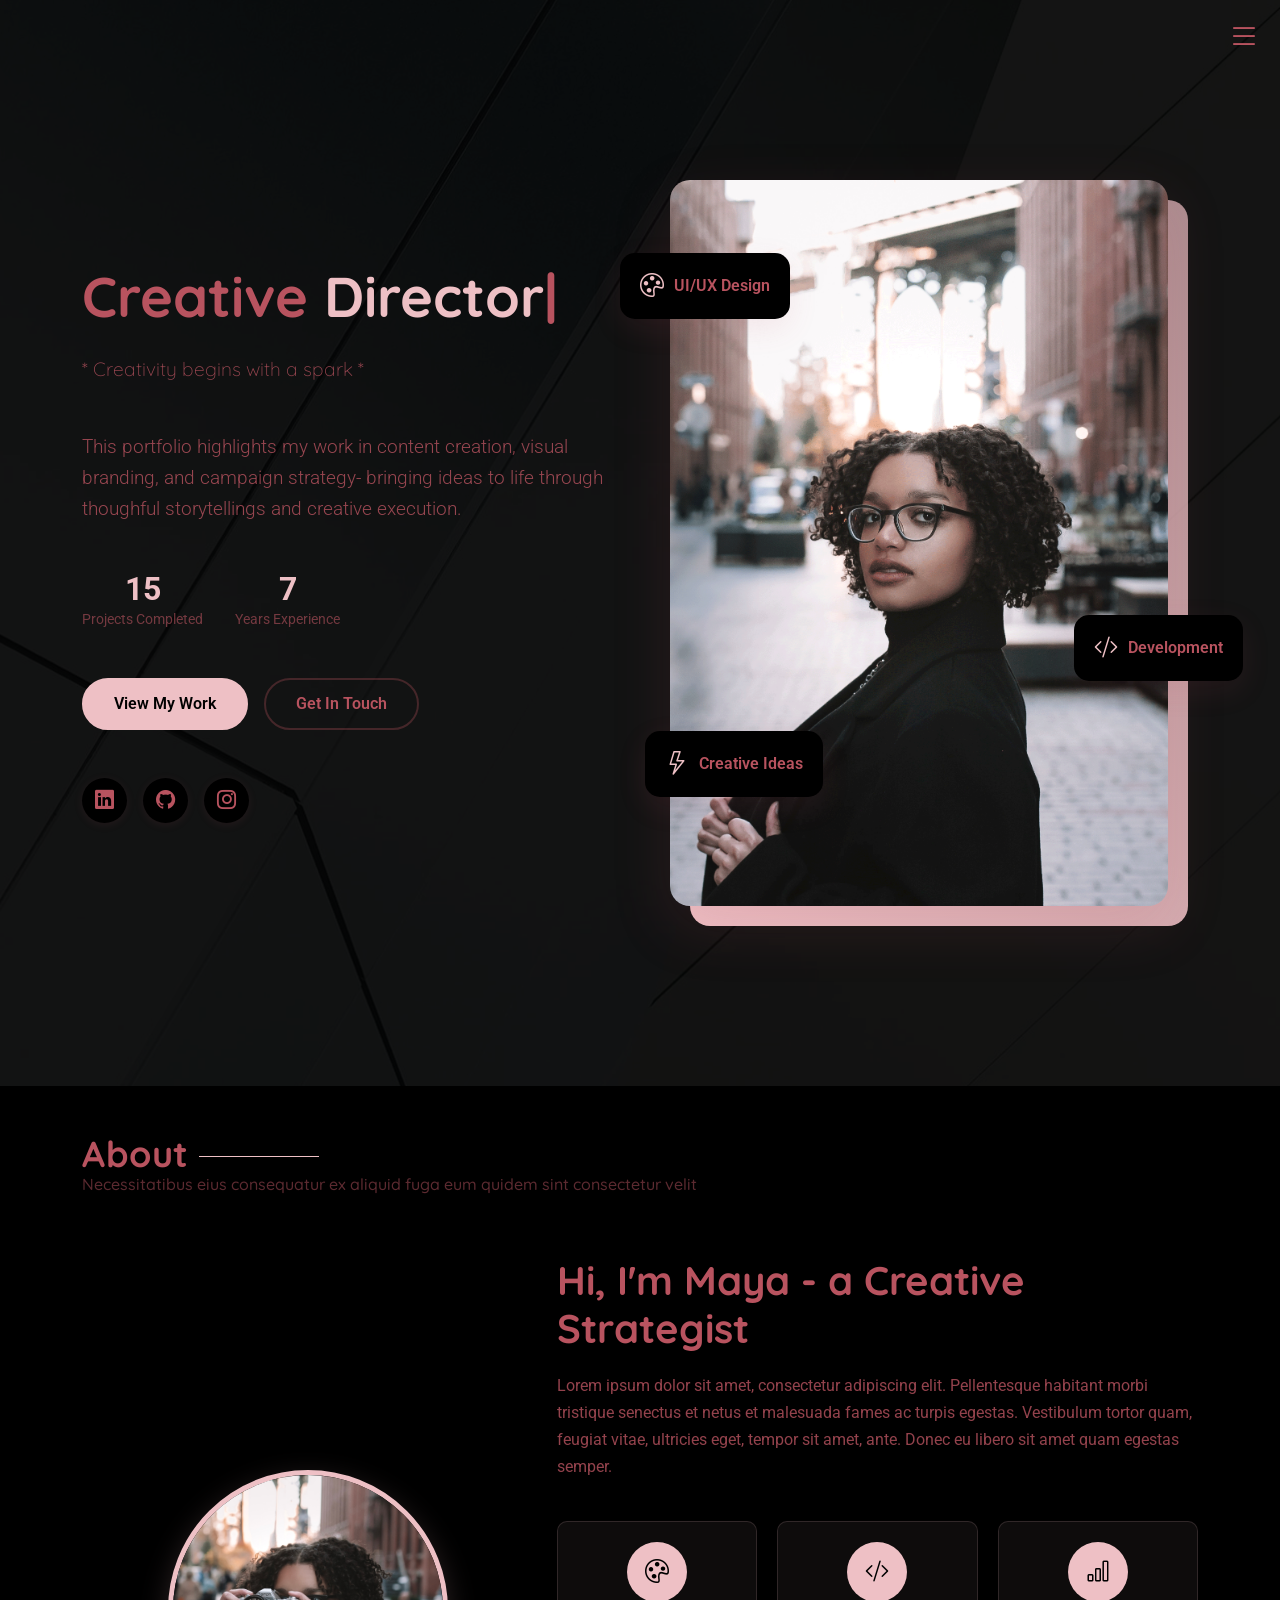
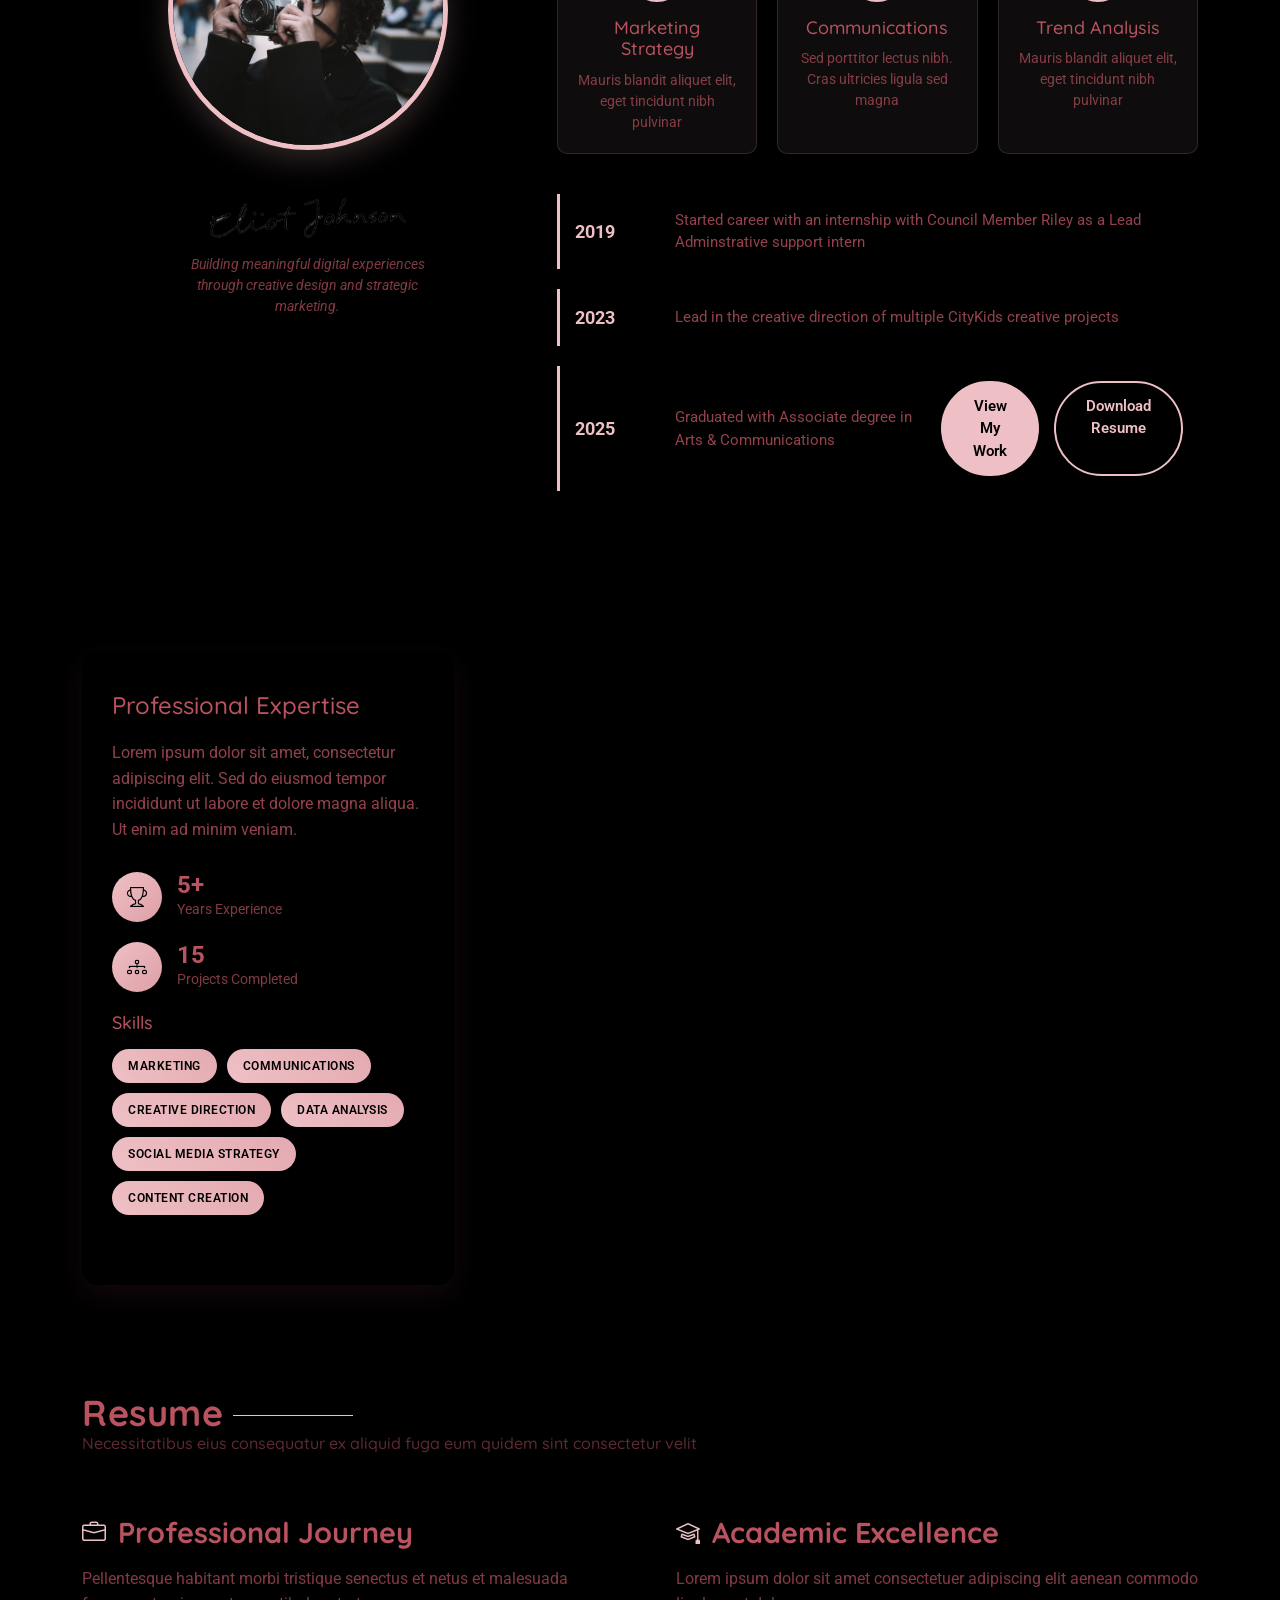
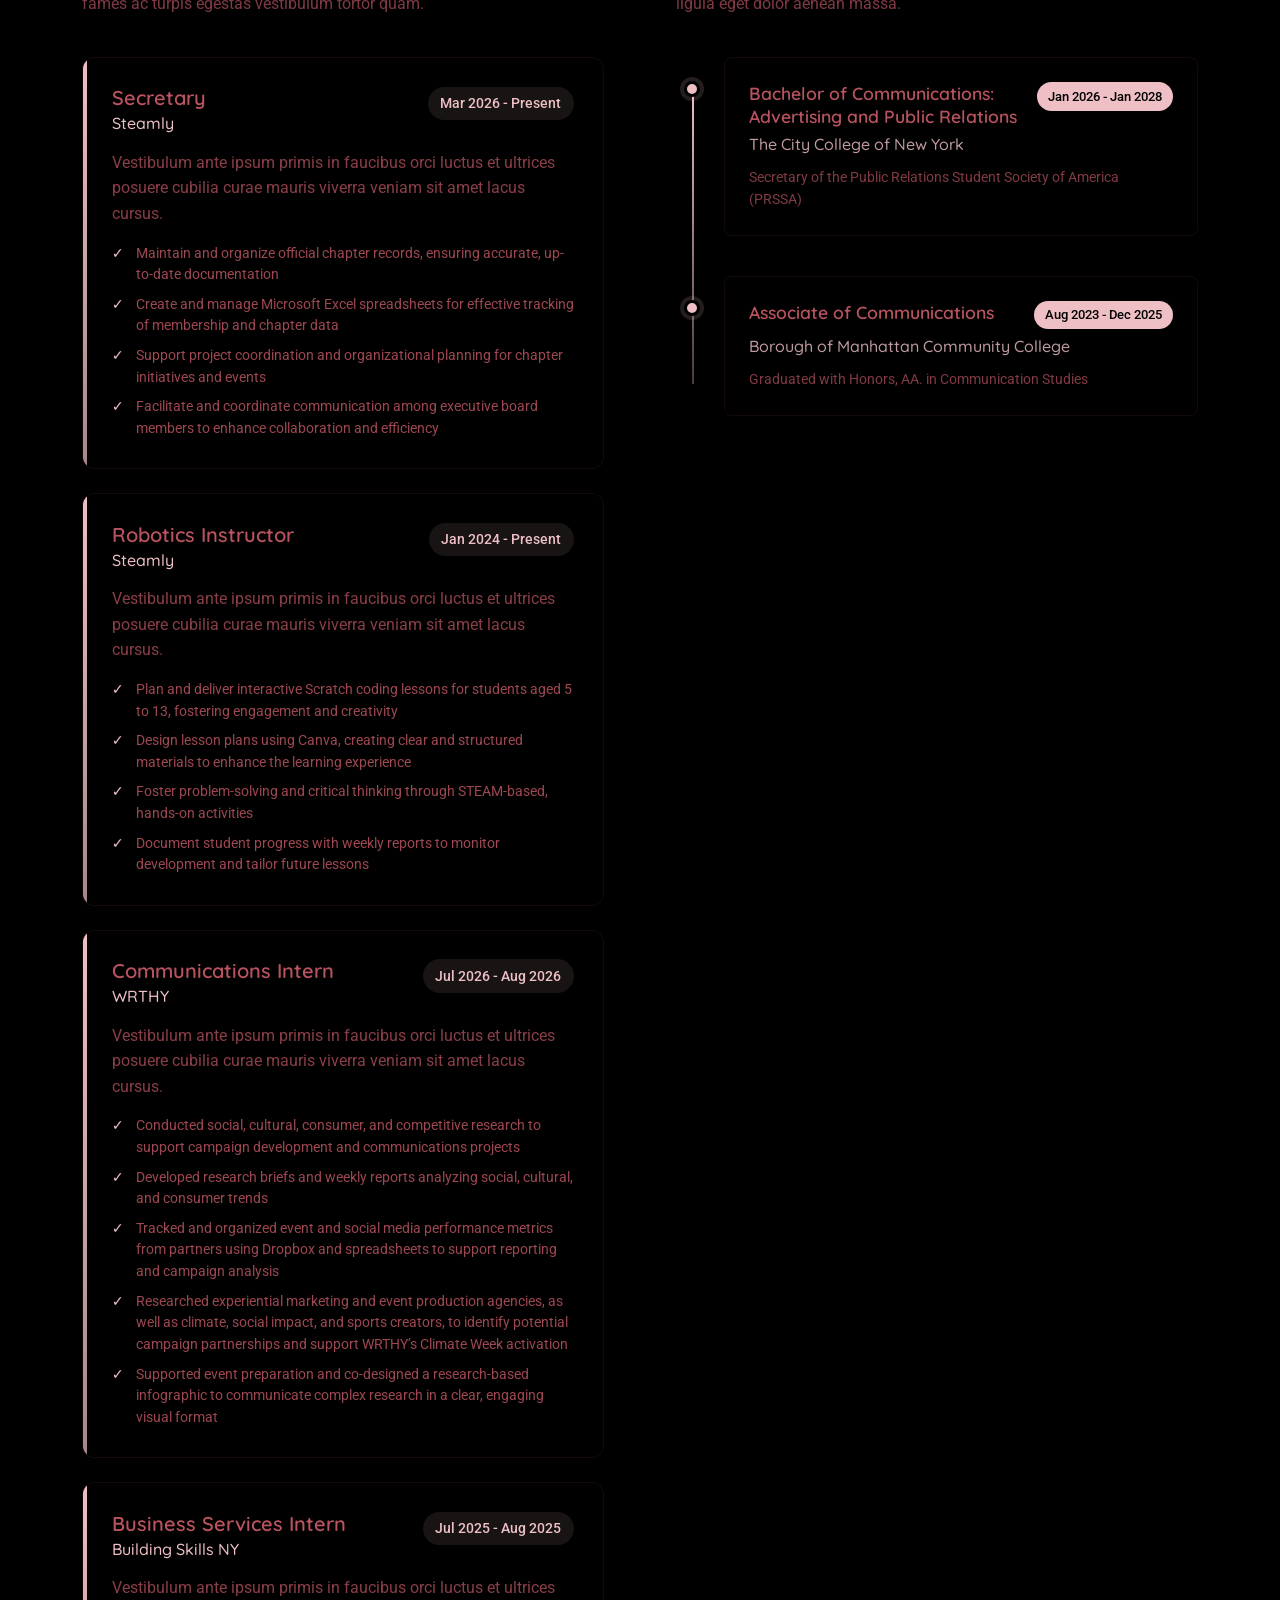
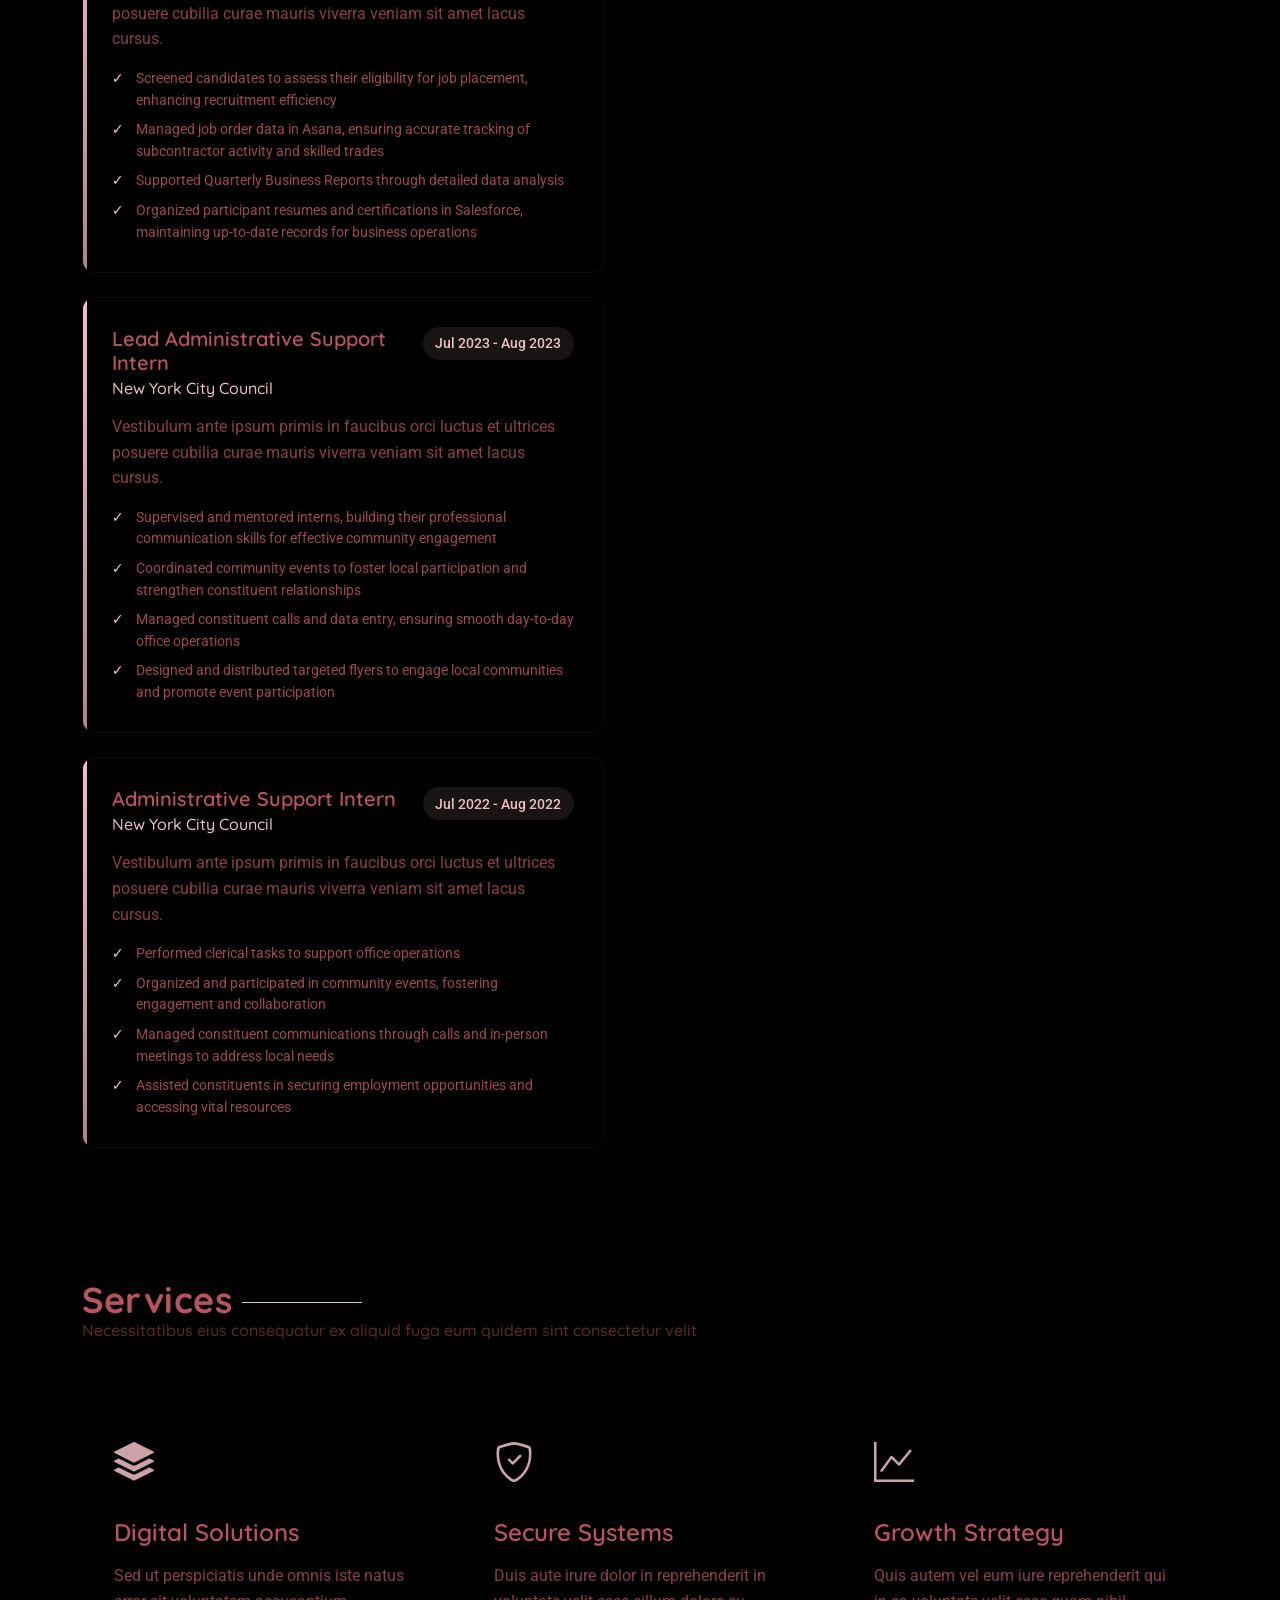
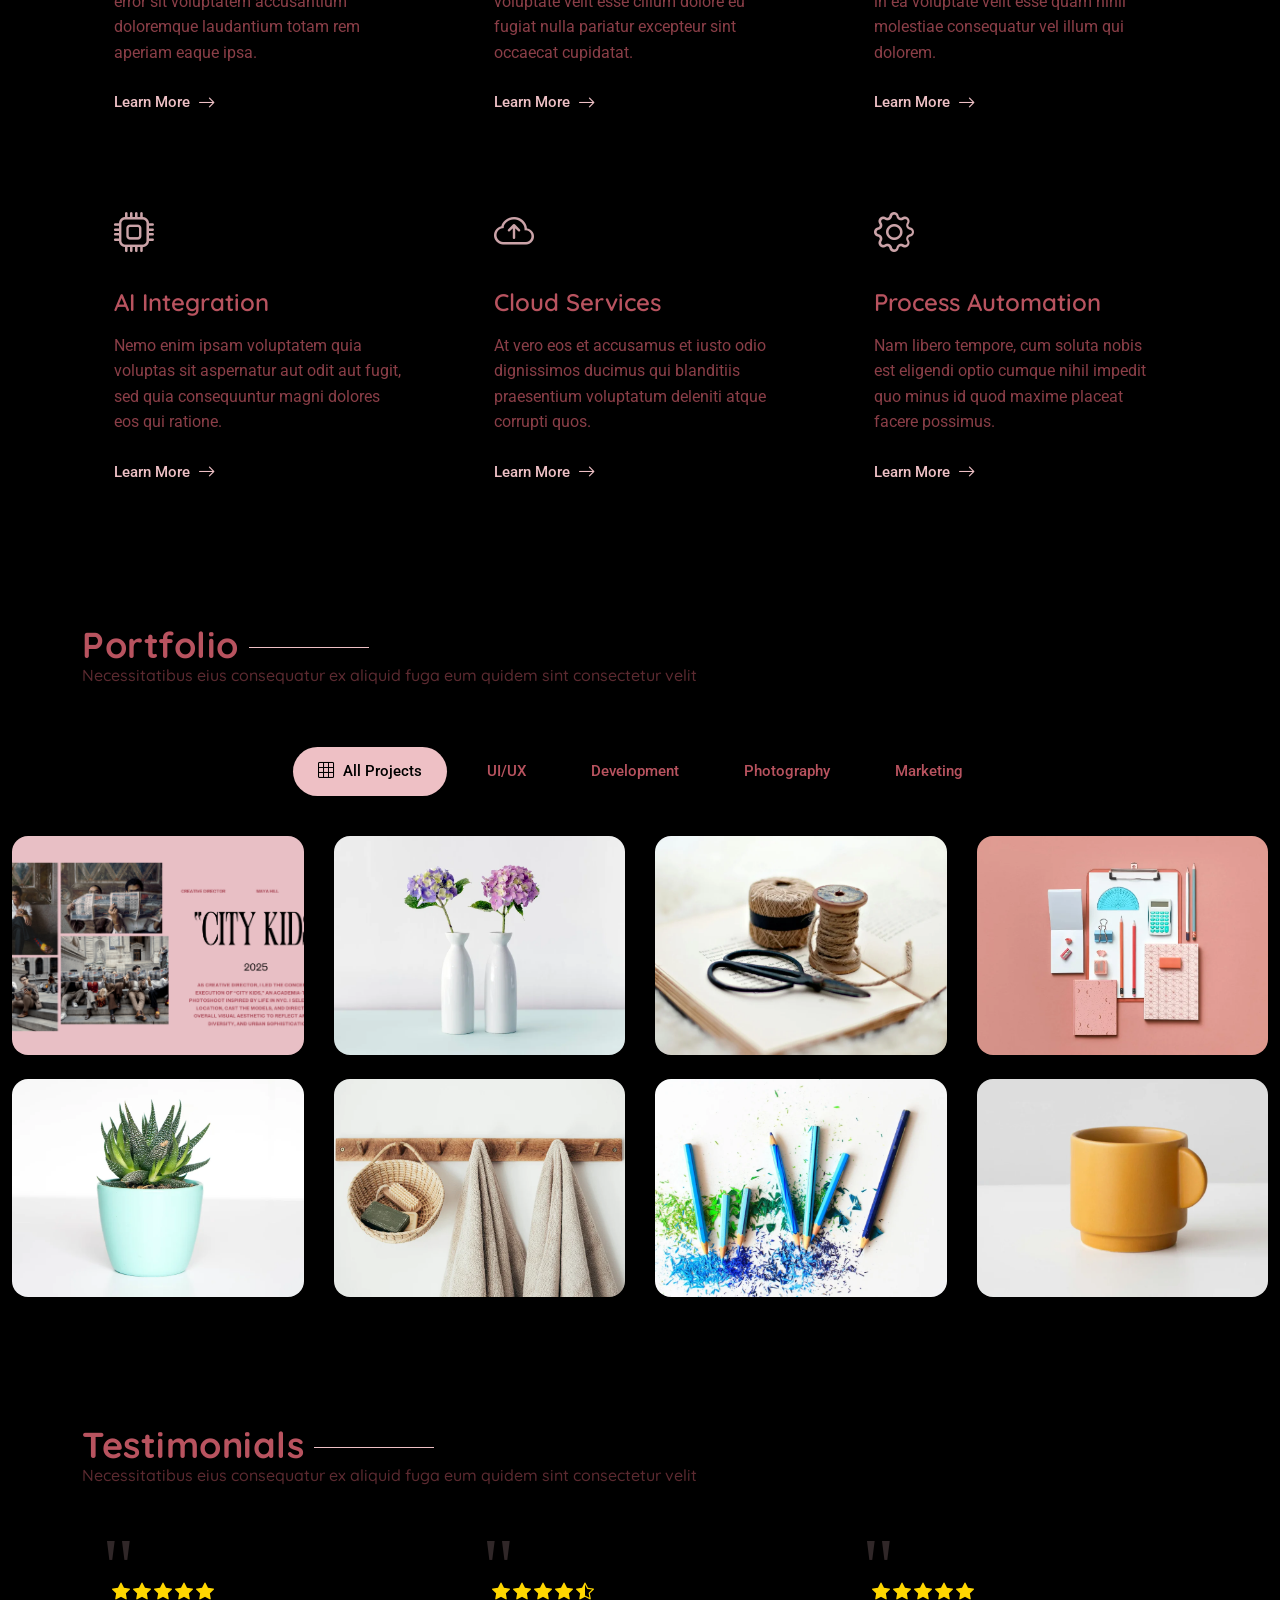
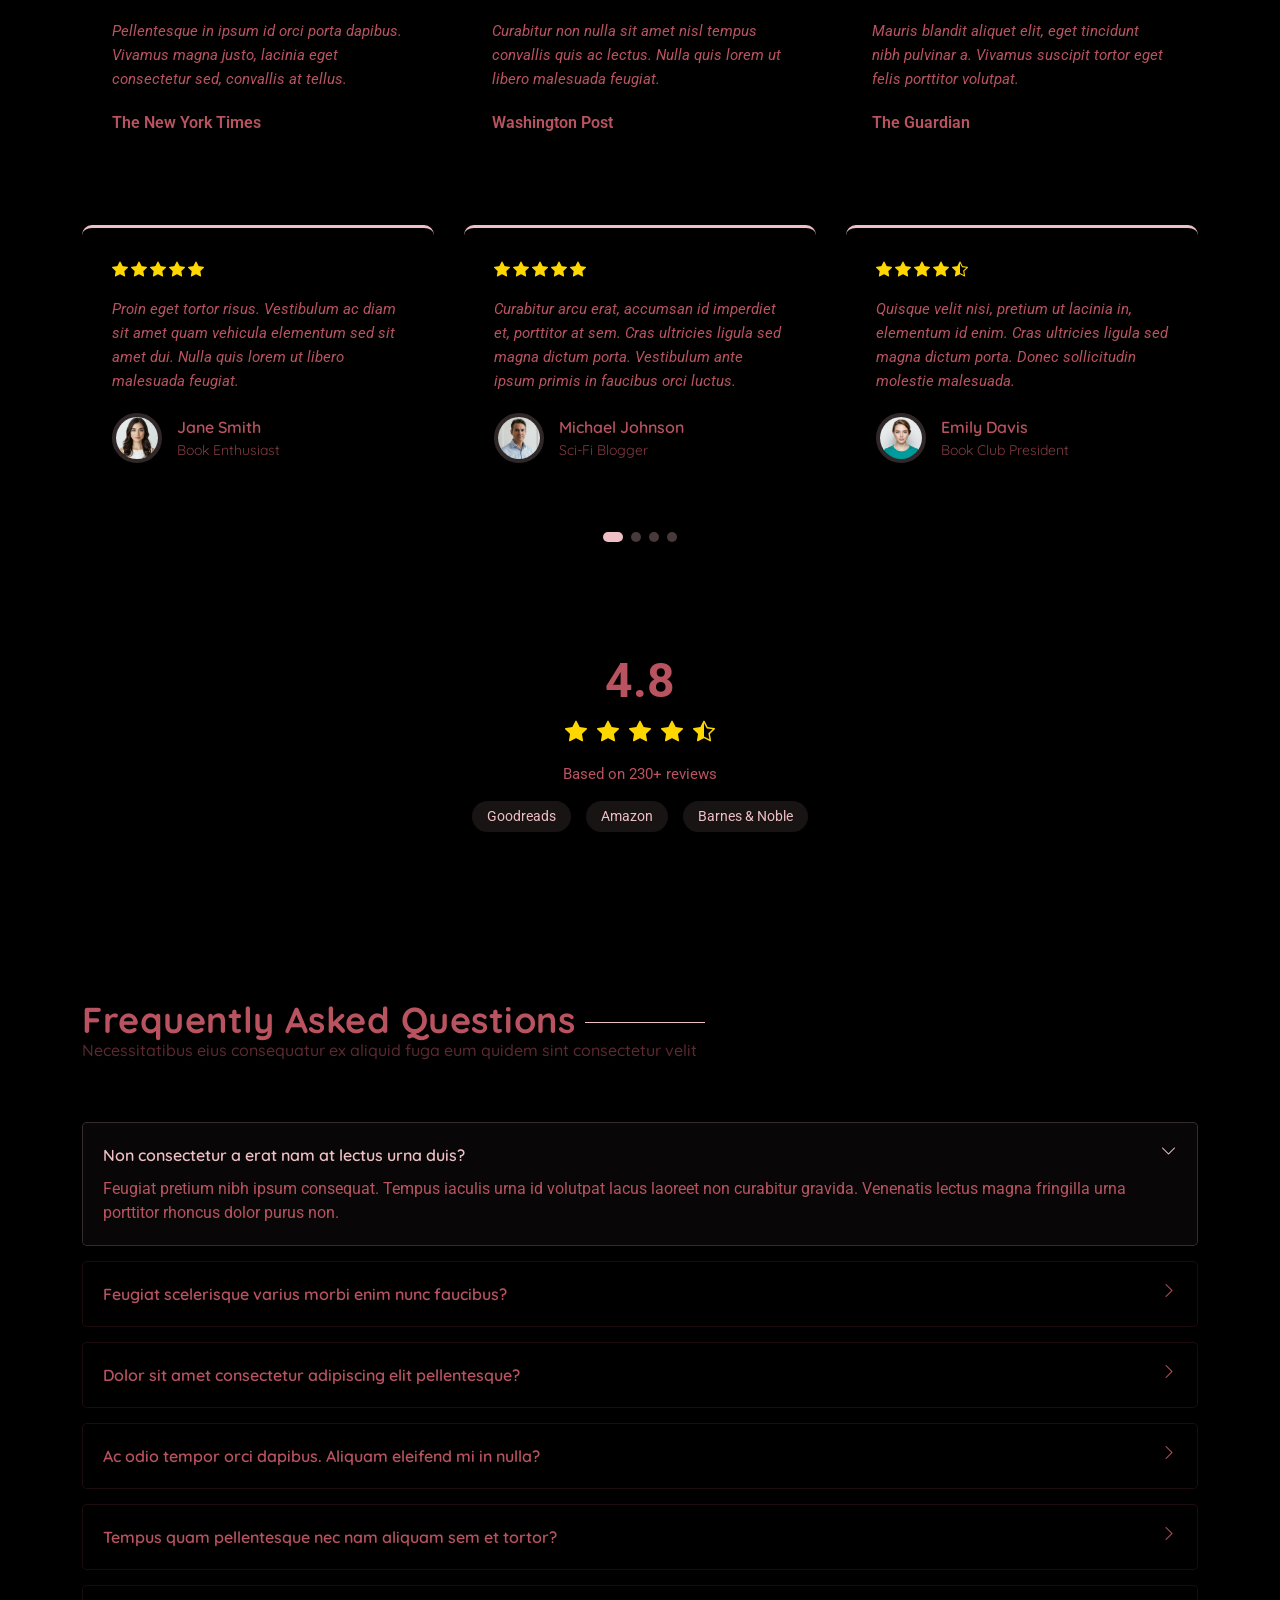
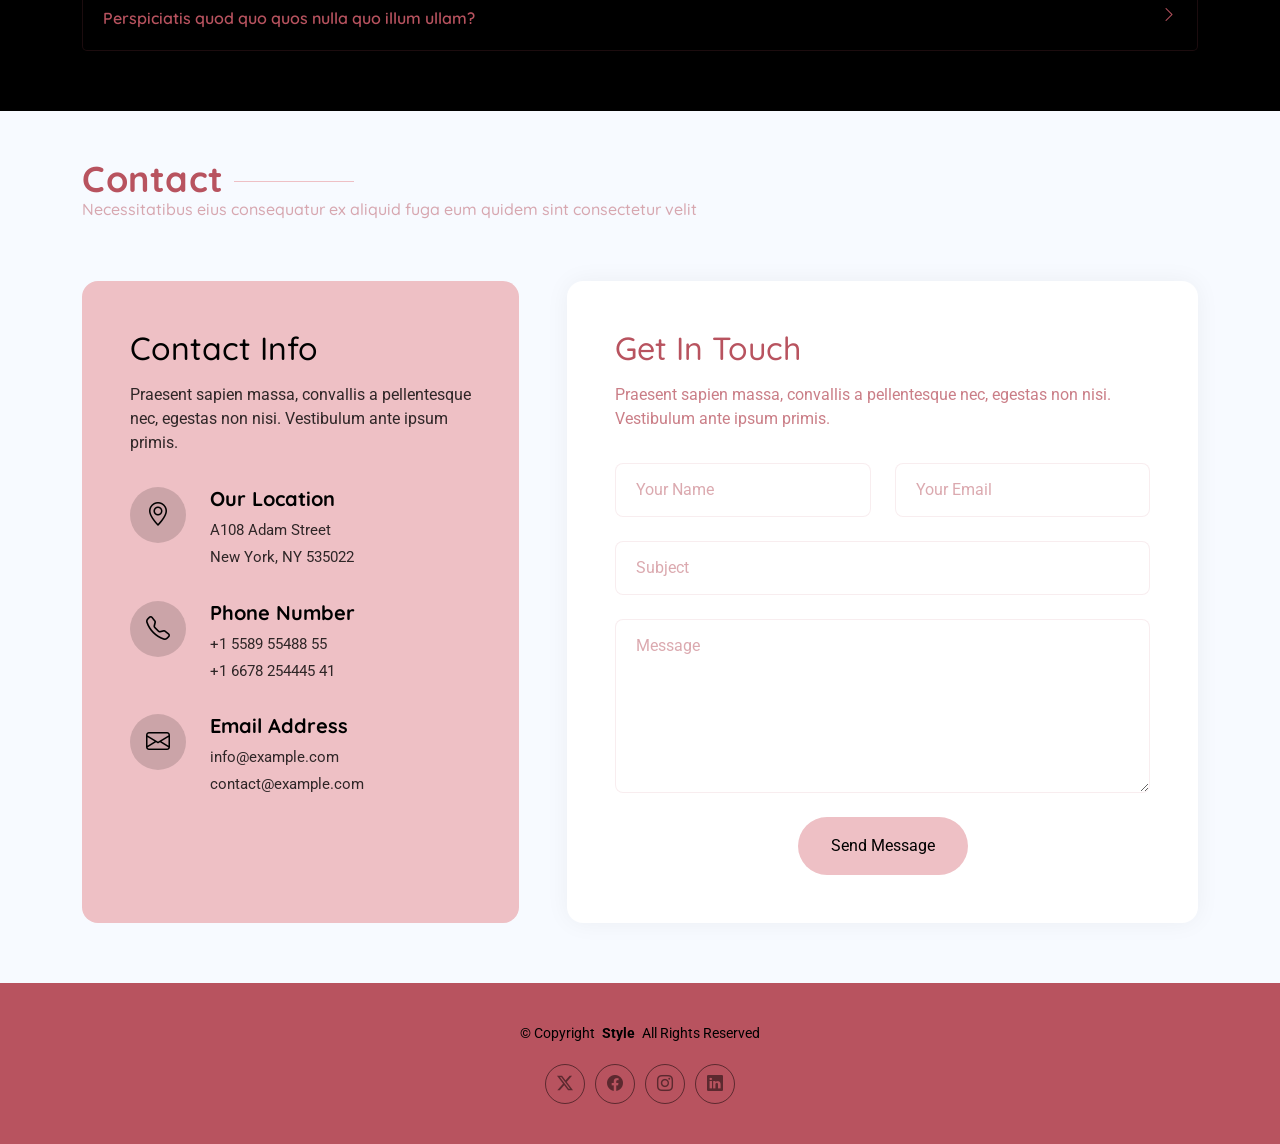
==== commit dc16d3fe: "first local computer commit" ====
--- a/index.html
+++ b/index.html
@@ -103,23 +103,23 @@
 
           <div class="col-lg-6 hero-content" data-aos="fade-right" data-aos-delay="100">
             <div class="content-wrapper">
-              <h1 class="hero-title">Creative <span class="typed" data-typed-items="Designer, Developer, Freelancer, Artist"></span></h1>
+              <h1 class="hero-title">Creative <span class="typed" data-typed-items="Director, Marketing, Advertising, Brand Strategist, Public Relations, Designer"></span></h1>
               <h3 class="lead">* Creativity begins with a spark *</h3>
               <p class="lead">This portfolio highlights my work in content creation, visual branding, and campaign strategy- bringing ideas to life through thoughful storytellings and creative execution.</p>
 
               <div class="hero-stats" data-aos="fade-up" data-aos-delay="200">
                 <div class="stat-item">
-                  <span class="purecounter" data-purecounter-start="0" data-purecounter-end="150" data-purecounter-duration="2">0</span>
+                  <span class="purecounter" data-purecounter-start="0" data-purecounter-end="15" data-purecounter-duration="2">0</span>
                   <span class="stat-label">Projects Completed</span>
                 </div>
                 <div class="stat-item">
-                  <span class="purecounter" data-purecounter-start="0" data-purecounter-end="5" data-purecounter-duration="2">0</span>
+                  <span class="purecounter" data-purecounter-start="0" data-purecounter-end="7" data-purecounter-duration="2">0</span>
                   <span class="stat-label">Years Experience</span>
                 </div>
-                <div class="stat-item">
-                  <span class="purecounter" data-purecounter-start="0" data-purecounter-end="98" data-purecounter-duration="2">0</span>
+                <!-- <div class="stat-item">
+                  <span class="purecounter" data-purecounter-start="0" data-purecounter-end="" data-purecounter-duration="2">0</span>
                   <span class="stat-label">Happy Clients</span>
-                </div>
+                </div> -->
               </div>
 
               <div class="hero-actions" data-aos="fade-up" data-aos-delay="300">
@@ -152,7 +152,7 @@
                   <span>Creative Ideas</span>
                 </div>
               </div>
-              <img src="assets/img/profile/profile-square-1.webp" alt="Portfolio Hero" class="img-fluid hero-main-image">
+              <img src="./assets/img_/profile/img_1.gif" alt="Portfolio Hero" class="img-fluid hero-main-image">
               <div class="image-overlay"></div>
             </div>
           </div>
@@ -178,11 +178,11 @@
           <div class="col-lg-5" data-aos="fade-right" data-aos-delay="200">
             <div class="profile-image-wrapper">
               <div class="profile-image">
-                <img src="assets/img/profile/profile-square-1.webp" alt="Profile" class="img-fluid">
+                <img src="./assets/img_/profile/img_2.jpeg" alt="Profile" class="img-fluid">
               </div>
               <div class="signature-section">
                 <img src="assets/img/misc/signature-1.webp" alt="Signature" class="signature">
-                <p class="quote">Building meaningful digital experiences through creative code.</p>
+                <p class="quote">Building meaningful digital experiences through creative design and strategic marketing.</p>
               </div>
             </div>
           </div>
@@ -190,7 +190,7 @@
           <div class="col-lg-7" data-aos="fade-left" data-aos-delay="300">
             <div class="about-content">
               <div class="intro">
-                <h2>Hi, I'm Brandon - a Creative Developer</h2>
+                <h2>Hi, I'm Maya - a Creative Strategist</h2>
                 <p>Lorem ipsum dolor sit amet, consectetur adipiscing elit. Pellentesque habitant morbi tristique senectus et netus et malesuada fames ac turpis egestas. Vestibulum tortor quam, feugiat vitae, ultricies eget, tempor sit amet, ante. Donec eu libero sit amet quam egestas semper.</p>
               </div>
 
@@ -199,45 +199,45 @@
                   <div class="skill-icon">
                     <i class="bi bi-palette"></i>
                   </div>
-                  <h4>UI/UX Design</h4>
+                  <h4>Marketing Strategy</h4>
                   <p>Mauris blandit aliquet elit, eget tincidunt nibh pulvinar</p>
                 </div>
                 <div class="skill-item" data-aos="zoom-in" data-aos-delay="450">
                   <div class="skill-icon">
                     <i class="bi bi-code-slash"></i>
                   </div>
-                  <h4>Frontend Dev</h4>
+                  <h4>Communications</h4>
                   <p>Sed porttitor lectus nibh. Cras ultricies ligula sed magna</p>
                 </div>
-                <div class="skill-item" data-aos="zoom-in" data-aos-delay="500">
+                <div class="skill-item" data-aos="zoom-in" data-aos-delay="400">
                   <div class="skill-icon">
-                    <i class="bi bi-camera"></i>
-                  </div>
-                  <h4>Photography</h4>
-                  <p>Vestibulum ac diam sit amet quam vehicula elementum</p>
+                    <i class="bi bi-bar-chart"></i>
+                  </div>
+                  <h4>Trend Analysis</h4>
+                  <p>Mauris blandit aliquet elit, eget tincidunt nibh pulvinar</p>
                 </div>
               </div>
 
               <div class="journey-timeline" data-aos="fade-up" data-aos-delay="300">
                 <div class="timeline-item">
                   <div class="year">2019</div>
-                  <div class="description">Graduated with B.A. in Digital Design from Creative University</div>
-                </div>
-                <div class="timeline-item">
-                  <div class="year">2020</div>
-                  <div class="description">Joined InnovateTech as Junior Frontend Developer</div>
+                  <div class="description">Started career with an internship with Council Member Riley as a Lead Adminstrative support intern</div>
                 </div>
                 <div class="timeline-item">
                   <div class="year">2023</div>
-                  <div class="description">Launched freelance career specializing in creative web solutions</div>
-                </div>
-              </div>
-
+                  <div class="description">Lead in the creative direction of multiple CityKids creative projects</div>
+                </div>
+                <div class="timeline-item">
+                  <div class="year">2025</div>
+                  <div class="description">Graduated with Associate degree in Arts & Communications<div>
+                </div>
+              </div>
+            </br>
               <div class="cta-section" data-aos="fade-up" data-aos-delay="400">
-                <div class="fun-fact">
+                <!-- <div class="fun-fact">
                   <span class="emoji">☕</span>
                   <span class="text">Coffee-fueled designer based in Portland</span>
-                </div>
+                </div> -->
                 <div class="action-buttons">
                   <a href="#portfolio" class="btn btn-primary">View My Work</a>
                   <a href="#" class="btn btn-outline">Download Resume</a>
@@ -258,7 +258,7 @@
 
       <div class="container" data-aos="fade-up" data-aos-delay="100">
 
-        <div class="row">
+        <!-- <div class="row">
           <div class="col-lg-8">
             <div class="skills-grid">
               <div class="row g-4">
@@ -298,9 +298,10 @@
                           <div class="progress-bar" role="progressbar" aria-valuenow="82" aria-valuemin="0" aria-valuemax="100"></div>
                         </div>
                       </div>
-                    </div>
-                  </div><!-- End Frontend Card -->
-                </div>
+                    </div> 
+                  </div>-->
+                  <!-- End Frontend Card -->
+                <!-- </div>
 
                 <div class="col-md-6" data-aos="flip-left" data-aos-delay="300">
                   <div class="skill-card">
@@ -339,10 +340,11 @@
                         </div>
                       </div>
                     </div>
-                  </div><!-- End Backend Card -->
-                </div>
-
-                <div class="col-md-6" data-aos="flip-left" data-aos-delay="400">
+                  </div> -->
+                  <!-- End Backend Card -->
+                <!--</div>
+
+                 <div class="col-md-6" data-aos="flip-left" data-aos-delay="400">
                   <div class="skill-card">
                     <div class="skill-header">
                       <i class="bi bi-palette"></i>
@@ -378,9 +380,9 @@
                           <div class="progress-bar" role="progressbar" aria-valuenow="68" aria-valuemin="0" aria-valuemax="100"></div>
                         </div>
                       </div>
-                    </div>
-                  </div><!-- End Design Card -->
-                </div>
+                    </div> 
+                  </div> --><!-- End Design Card -->
+                <!-- </div>
 
                 <div class="col-md-6" data-aos="flip-left" data-aos-delay="500">
                   <div class="skill-card">
@@ -418,12 +420,14 @@
                           <div class="progress-bar" role="progressbar" aria-valuenow="90" aria-valuemin="0" aria-valuemax="100"></div>
                         </div>
                       </div>
-                    </div>
-                  </div><!-- End DevOps Card -->
-                </div>
-              </div>
-            </div><!-- End Skills Grid -->
-          </div>
+                    </div> 
+                  </div>-->
+                  <!-- End DevOps Card -->
+                <!-- </div>
+              </div> 
+            </div>-->
+            <!-- End Skills Grid -->
+          <!-- </div> -->
 
           <div class="col-lg-4">
             <div class="skills-summary" data-aos="fade-left" data-aos-delay="200">
@@ -446,12 +450,12 @@
                     <i class="bi bi-diagram-3"></i>
                   </div>
                   <div class="stat-info">
-                    <span class="stat-number">50+</span>
+                    <span class="stat-number">15</span>
                     <span class="stat-label">Projects Completed</span>
                   </div>
                 </div>
 
-                <div class="stat-item" data-aos="zoom-in" data-aos-delay="500">
+                <!-- <div class="stat-item" data-aos="zoom-in" data-aos-delay="500">
                   <div class="stat-circle">
                     <i class="bi bi-people"></i>
                   </div>
@@ -460,18 +464,21 @@
                     <span class="stat-label">Happy Clients</span>
                   </div>
                 </div>
-              </div>
+              </div> -->
 
               <div class="skills-badges" data-aos="fade-up" data-aos-delay="600">
-                <h4>Certifications</h4>
+                <h4>Skills</h4>
                 <div class="badge-list">
-                  <div class="skill-badge">AWS Certified</div>
-                  <div class="skill-badge">Laravel Expert</div>
-                  <div class="skill-badge">Vue.js Developer</div>
-                  <div class="skill-badge">UI/UX Design</div>
-                </div>
-              </div>
-            </div><!-- End Skills Summary -->
+                  <div class="skill-badge">Marketing</div>
+                  <div class="skill-badge">Communications</div>
+                  <div class="skill-badge">Creative Direction</div>
+                  <div class="skill-badge">Data Analysis</div>
+                  <div class="skill-badge">Social Media Strategy</div>
+                  <div class="skill-badge">Content Creation</div>
+                </div>
+              </div>
+            </div>
+            <!-- End Skills Summary -->
           </div>
         </div>
 
@@ -499,49 +506,124 @@
               </div>
 
               <div class="experience-cards">
+
                 <div class="experience-card" data-aos="zoom-in" data-aos-delay="300">
                   <div class="card-header">
                     <div class="role-info">
-                      <h3>Technical Director</h3>
-                      <h4>Proin Corporation</h4>
-                    </div>
-                    <span class="duration">2022 - Present</span>
+                      <h3>Secretary</h3>
+                      <h4>Steamly</h4>
+                    </div>
+                    <span class="duration">Mar 2026 - Present</span>
                   </div>
                   <div class="card-body">
                     <p>Vestibulum ante ipsum primis in faucibus orci luctus et ultrices posuere cubilia curae mauris viverra veniam sit amet lacus cursus.</p>
                     <ul class="achievements">
-                      <li>Managed cross-functional teams of 15+ professionals</li>
-                      <li>Implemented agile methodologies resulting in 40% efficiency gain</li>
-                      <li>Led digital transformation initiatives worth $2M+</li>
+                      <li>Maintain and organize official chapter records, ensuring accurate, up-to-date documentation</li>
+                      <li>Create and manage Microsoft Excel spreadsheets for effective tracking of membership and chapter data </li>
+                      <li>Support project coordination and organizational planning for chapter initiatives and events</li>
+                      <li>Facilitate and coordinate communication among executive board members to enhance collaboration and efficiency</li>
                     </ul>
                   </div>
                 </div>
 
-                <div class="experience-card" data-aos="zoom-in" data-aos-delay="400">
+                <div class="experience-card" data-aos="zoom-in" data-aos-delay="300">
                   <div class="card-header">
                     <div class="role-info">
-                      <h3>Senior Development Manager</h3>
-                      <h4>Consectetur Solutions Inc</h4>
-                    </div>
-                    <span class="duration">2018 - 2022</span>
+                      <h3>Robotics Instructor</h3>
+                      <h4>Steamly</h4>
+                    </div>
+                    <span class="duration">Jan 2024 - Present</span>
                   </div>
                   <div class="card-body">
-                    <p>Donec quam felis ultricies nec pellentesque eu pretium quis sem nulla consequat massa quis enim donec pede justo fringilla vel.</p>
-                  </div>
-                </div>
-
-                <div class="experience-card" data-aos="zoom-in" data-aos-delay="500">
+                    <p>Vestibulum ante ipsum primis in faucibus orci luctus et ultrices posuere cubilia curae mauris viverra veniam sit amet lacus cursus.</p>
+                    <ul class="achievements">
+                      <li>Plan and deliver interactive Scratch coding lessons for students aged 5 to 13, fostering engagement and creativity</li>
+                      <li>Design lesson plans using Canva, creating clear and structured materials to enhance the learning experience</li>
+                      <li>Foster problem-solving and critical thinking through STEAM-based, hands-on activities</li>
+                      <li>Document student progress with weekly reports to monitor development and tailor future lessons</li>
+                    </ul>
+                  </div>
+                </div>
+
+                <div class="experience-card" data-aos="zoom-in" data-aos-delay="300">
                   <div class="card-header">
                     <div class="role-info">
-                      <h3>Product Development Specialist</h3>
-                      <h4>Adipiscing Technologies</h4>
-                    </div>
-                    <span class="duration">2015 - 2018</span>
+                      <h3>Communications Intern</h3>
+                      <h4>WRTHY</h4>
+                    </div>
+                    <span class="duration">Jul 2026 - Aug 2026</span>
                   </div>
                   <div class="card-body">
-                    <p>Nam quam nunc blandit vel luctus pulvinar hendrerit id lorem maecenas nec odio et ante tincidunt tempus donec vitae sapien ut.</p>
-                  </div>
-                </div>
+                    <p>Vestibulum ante ipsum primis in faucibus orci luctus et ultrices posuere cubilia curae mauris viverra veniam sit amet lacus cursus.</p>
+                    <ul class="achievements">
+                      <li>Conducted social, cultural, consumer, and competitive research to support campaign development and communications projects</li>
+                      <li>Developed research briefs and weekly reports analyzing social, cultural, and consumer trends</li>
+                      <li>Tracked and organized event and social media performance metrics from partners using Dropbox and spreadsheets to support reporting and campaign analysis</li>
+                      <li>Researched experiential marketing and event production agencies, as well as climate, social impact, and sports creators, to identify potential campaign partnerships and support WRTHY’s Climate Week activation</li>
+                      <li>Supported event preparation and co-designed a research-based infographic to communicate complex research in a clear, engaging visual format</li>
+                    </ul>
+                  </div>
+                </div>
+
+                
+                <div class="experience-card" data-aos="zoom-in" data-aos-delay="300">
+                  <div class="card-header">
+                    <div class="role-info">
+                      <h3>Business Services Intern</h3>
+                      <h4>Building Skills NY</h4>
+                    </div>
+                    <span class="duration">Jul 2025 - Aug 2025</span>
+                  </div>
+                  <div class="card-body">
+                    <p>Vestibulum ante ipsum primis in faucibus orci luctus et ultrices posuere cubilia curae mauris viverra veniam sit amet lacus cursus.</p>
+                    <ul class="achievements">
+                      <li>Screened candidates to assess their eligibility for job placement, enhancing recruitment efficiency</li>
+                      <li>Managed job order data in Asana, ensuring accurate tracking of subcontractor activity and skilled trades</li>
+                      <li>Supported Quarterly Business Reports through detailed data analysis</li>
+                      <li>Organized participant resumes and certifications in Salesforce, maintaining up-to-date records for business operations</li>
+                    </ul>
+                  </div>
+                </div>
+
+
+                <div class="experience-card" data-aos="zoom-in" data-aos-delay="300">
+                  <div class="card-header">
+                    <div class="role-info">
+                      <h3>Lead Administrative Support Intern</h3>
+                      <h4>New York City Council</h4>
+                    </div>
+                    <span class="duration">Jul 2023 - Aug 2023</span>
+                  </div>
+                  <div class="card-body">
+                    <p>Vestibulum ante ipsum primis in faucibus orci luctus et ultrices posuere cubilia curae mauris viverra veniam sit amet lacus cursus.</p>
+                    <ul class="achievements">
+                      <li>Supervised and mentored interns, building their professional communication skills for effective community engagement</li>
+                      <li>Coordinated community events to foster local participation and strengthen constituent relationships</li>
+                      <li>Managed constituent calls and data entry, ensuring smooth day-to-day office operations</li>
+                      <li>Designed and distributed targeted flyers to engage local communities and promote event participation</li>
+                    </ul>
+                  </div>
+                </div>
+
+                <div class="experience-card" data-aos="zoom-in" data-aos-delay="300">
+                  <div class="card-header">
+                    <div class="role-info">
+                      <h3>Administrative Support Intern</h3>
+                      <h4>New York City Council</h4>
+                    </div>
+                    <span class="duration">Jul 2022 - Aug 2022</span>
+                  </div>
+                  <div class="card-body">
+                    <p>Vestibulum ante ipsum primis in faucibus orci luctus et ultrices posuere cubilia curae mauris viverra veniam sit amet lacus cursus.</p>
+                    <ul class="achievements">
+                      <li>Performed clerical tasks to support office operations</li>
+                      <li>Organized and participated in community events, fostering engagement and collaboration</li>
+                      <li>Managed constituent communications through calls and in-person meetings to address local needs</li>
+                      <li>Assisted constituents in securing employment opportunities and accessing vital resources</li>
+                    </ul>
+                  </div>
+                </div>
+                
               </div>
             </div>
           </div>
@@ -560,11 +642,11 @@
                   <div class="timeline-marker"></div>
                   <div class="education-content">
                     <div class="degree-header">
-                      <h3>Master of Computer Science</h3>
-                      <span class="year">2015 - 2017</span>
-                    </div>
-                    <h4 class="institution">Tempus University</h4>
-                    <p>Cum sociis natoque penatibus et magnis dis parturient montes nascetur ridiculus mus donec quam felis ultricies nec.</p>
+                      <h3>Bachelor of Communications: Advertising and Public Relations</h3>
+                      <span class="year">Jan 2026 - Jan 2028</span>
+                    </div>
+                    <h4 class="institution">The City College of New York</h4>
+                    <p>Secretary of the Public Relations Student Society of America (PRSSA)</p>
                   </div>
                 </div>
 
@@ -572,25 +654,14 @@
                   <div class="timeline-marker"></div>
                   <div class="education-content">
                     <div class="degree-header">
-                      <h3>Bachelor of Information Technology</h3>
-                      <span class="year">2011 - 2015</span>
-                    </div>
-                    <h4 class="institution">Rhoncus Institute of Technology</h4>
-                    <p>Nullam dictum felis eu pede mollis pretium integer tincidunt cras dapibus vivamus elementum semper nisi aenean vulputate.</p>
-                  </div>
-                </div>
-
-                <div class="education-item" data-aos="slide-up" data-aos-delay="500">
-                  <div class="timeline-marker"></div>
-                  <div class="education-content">
-                    <div class="degree-header">
-                      <h3>Certificate in Digital Innovation</h3>
-                      <span class="year">2020</span>
-                    </div>
-                    <h4 class="institution">Ligula Academy</h4>
-                    <p>Etiam sit amet orci eget eros faucibus tincidunt duis leo sed fringilla mauris sit amet nibh donec sodales sagittis magna.</p>
-                  </div>
-                </div>
+                      <h3>Associate of Communications</h3>
+                      <span class="year">Aug 2023 - Dec 2025</span>
+                    </div>
+                    <h4 class="institution">Borough of Manhattan Community College</h4>
+                    <p>Graduated with Honors, AA. in Communication Studies</p>
+                  </div>
+                </div>
+                
               </div>
             </div>
           </div>
@@ -757,13 +828,13 @@
             <div class="col-xl-3 col-lg-4 col-md-6 portfolio-item isotope-item filter-ui">
               <article class="portfolio-entry">
                 <figure class="entry-image">
-                  <img src="assets/img/portfolio/portfolio-1.webp" class="img-fluid" alt="" loading="lazy">
+                  <img src="./assets/img_/portfolio/citykids.png" class="img-fluid" alt="" loading="lazy">
                   <div class="entry-overlay">
                     <div class="overlay-content">
-                      <div class="entry-meta">UI/UX Design</div>
-                      <h3 class="entry-title">Mobile Banking App</h3>
+                      <div class="entry-meta">City Kids</div>
+                      <h3 class="entry-title">Photography Project</h3>
                       <div class="entry-links">
-                        <a href="assets/img/portfolio/portfolio-1.webp" class="glightbox" data-gallery="portfolio-gallery-ui" data-glightbox="title: Mobile Banking App; description: Praesent commodo cursus magna, vel scelerisque nisl consectetur.">
+                        <a href="./assets/img_/portfolio/citykids.png" class="glightbox" data-gallery="portfolio-gallery-ui" data-glightbox="title: Photography Project; description: Praesent commodo cursus magna, vel scelerisque nisl consectetur.">
                           <i class="bi bi-arrows-angle-expand"></i>
                         </a>
                         <a href="portfolio-details.html">
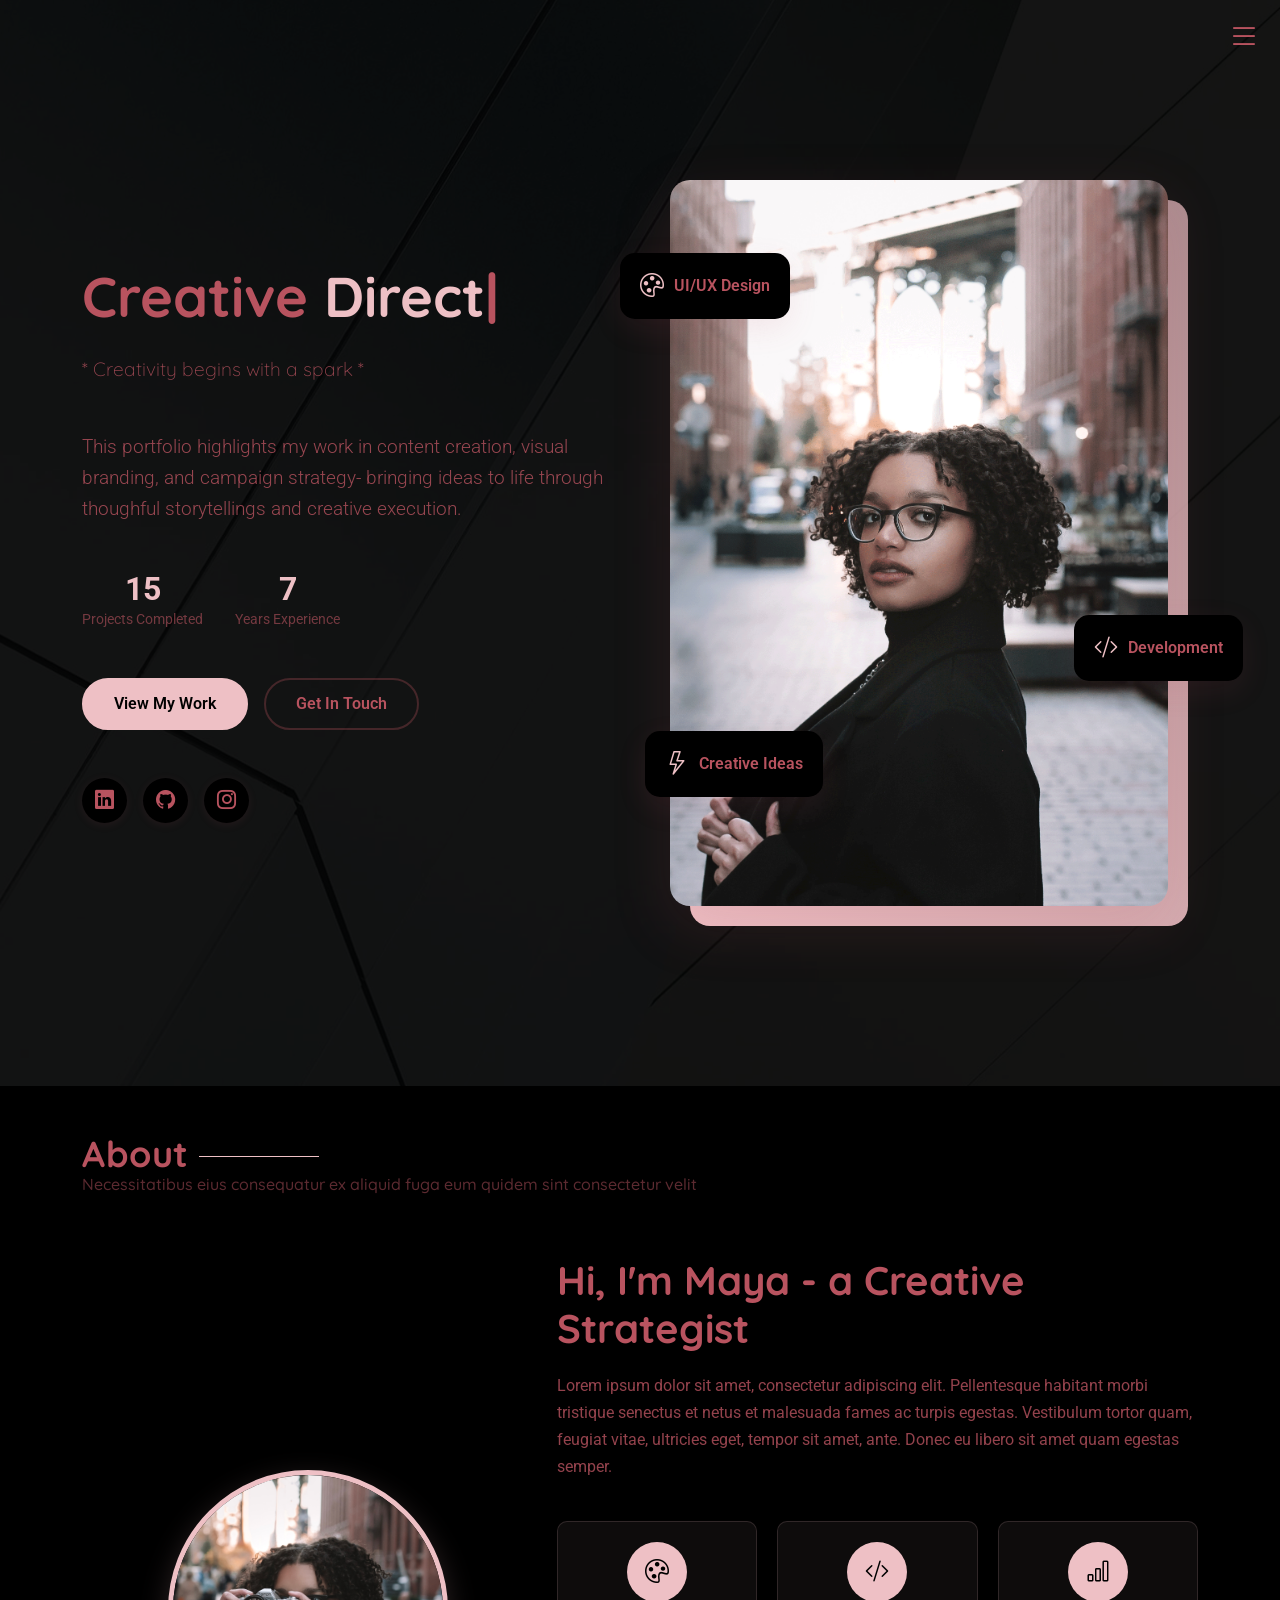
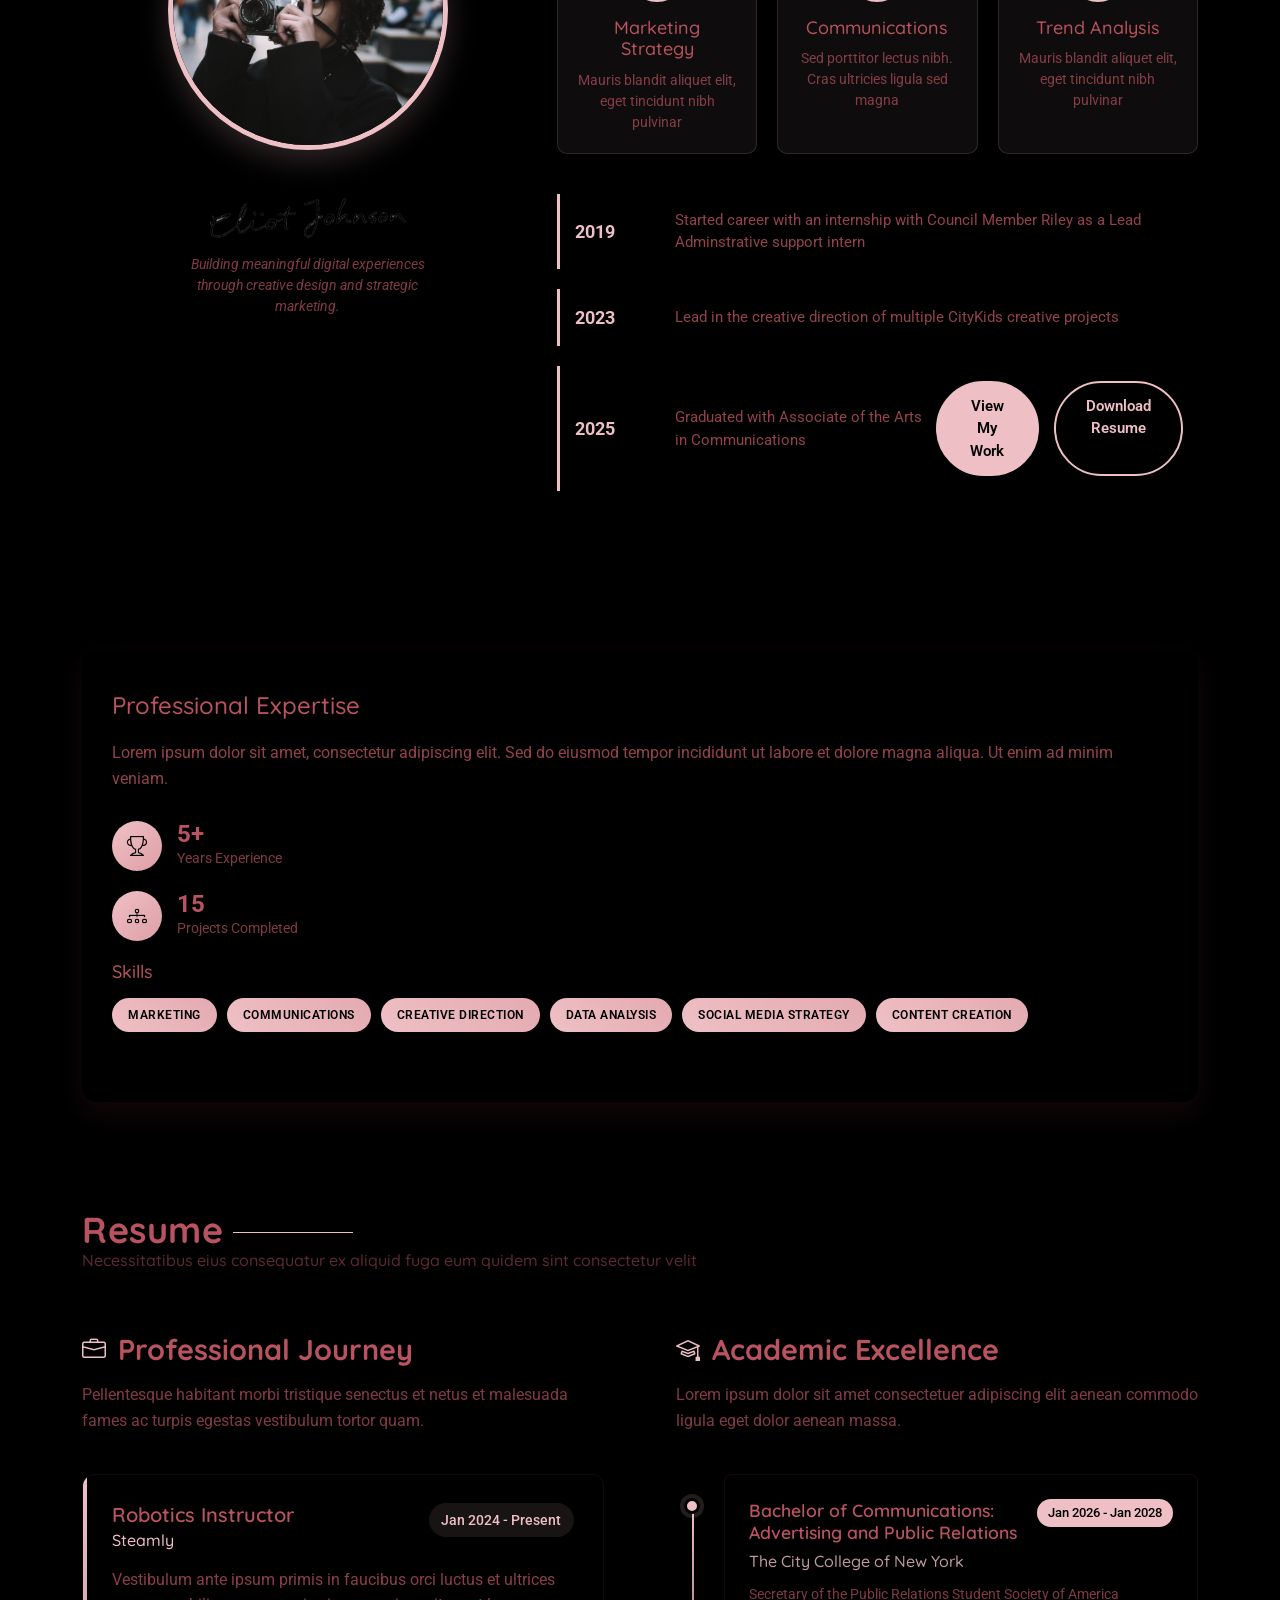
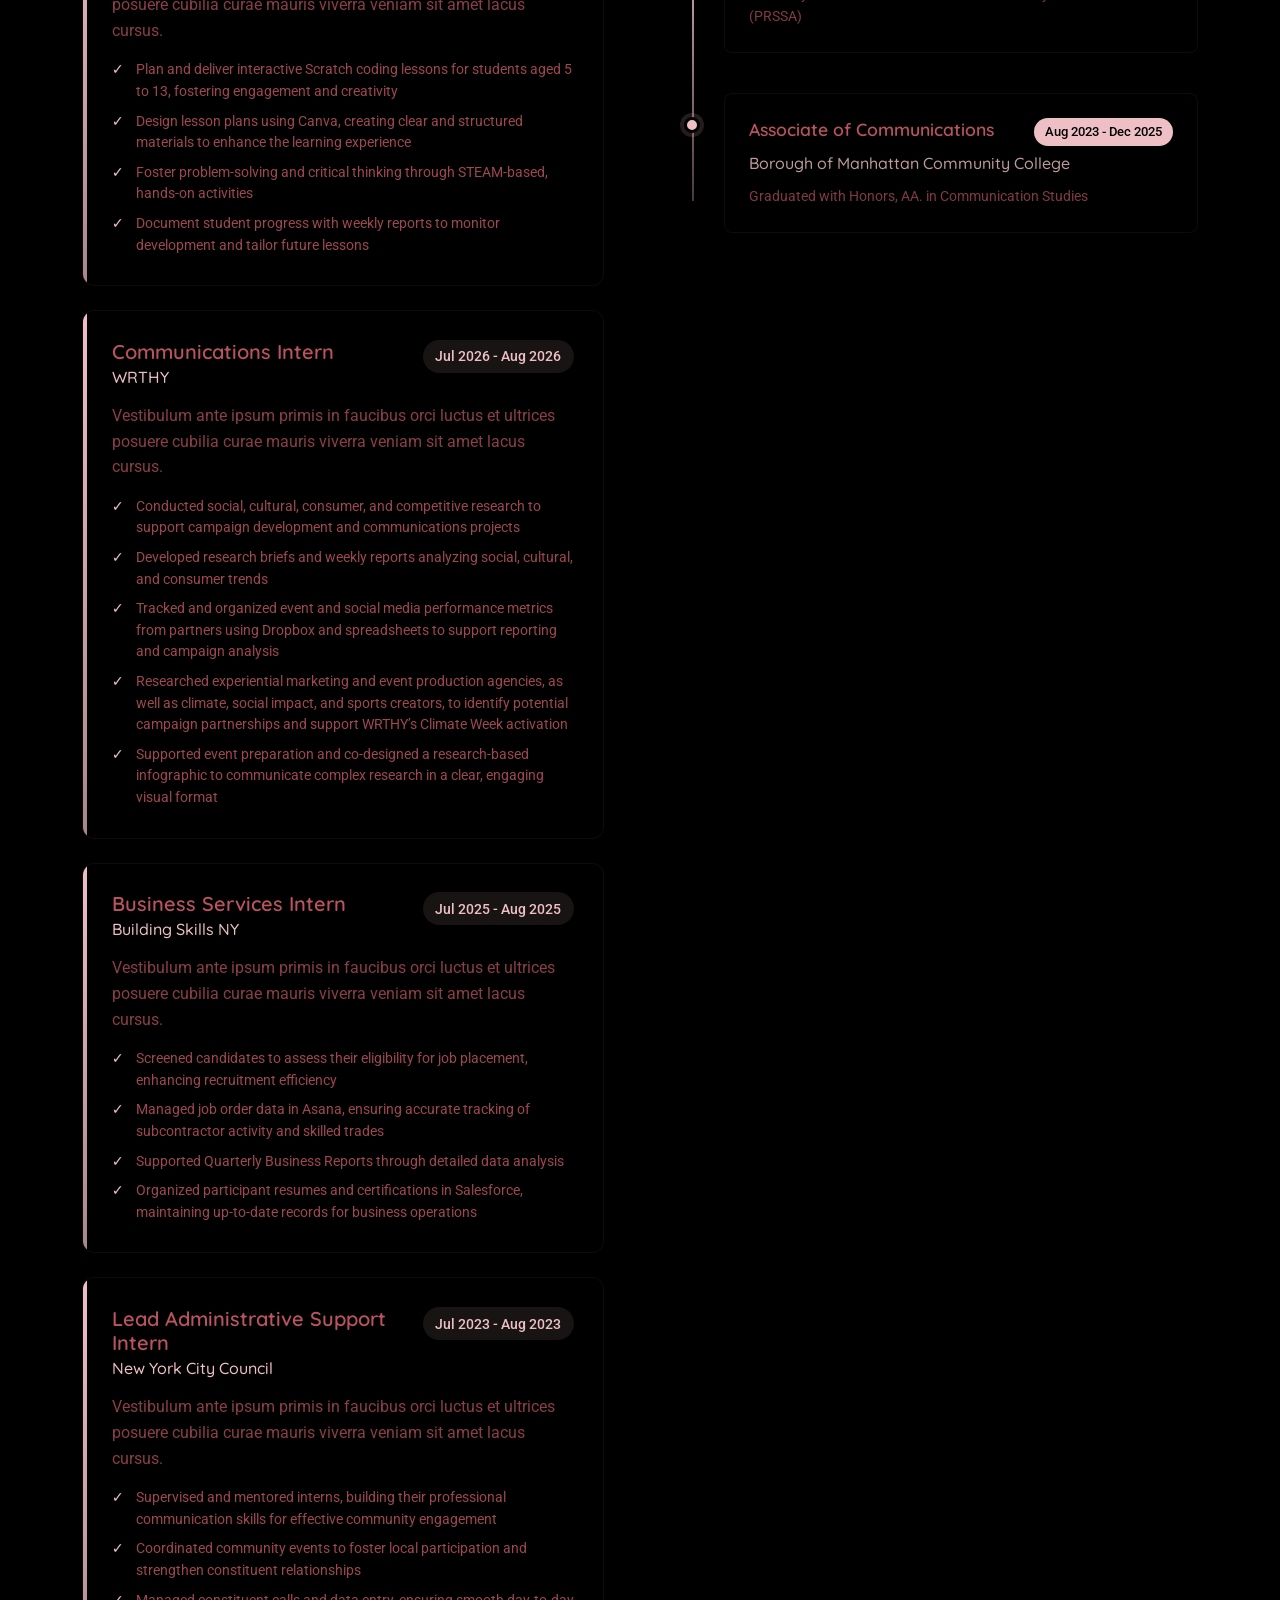
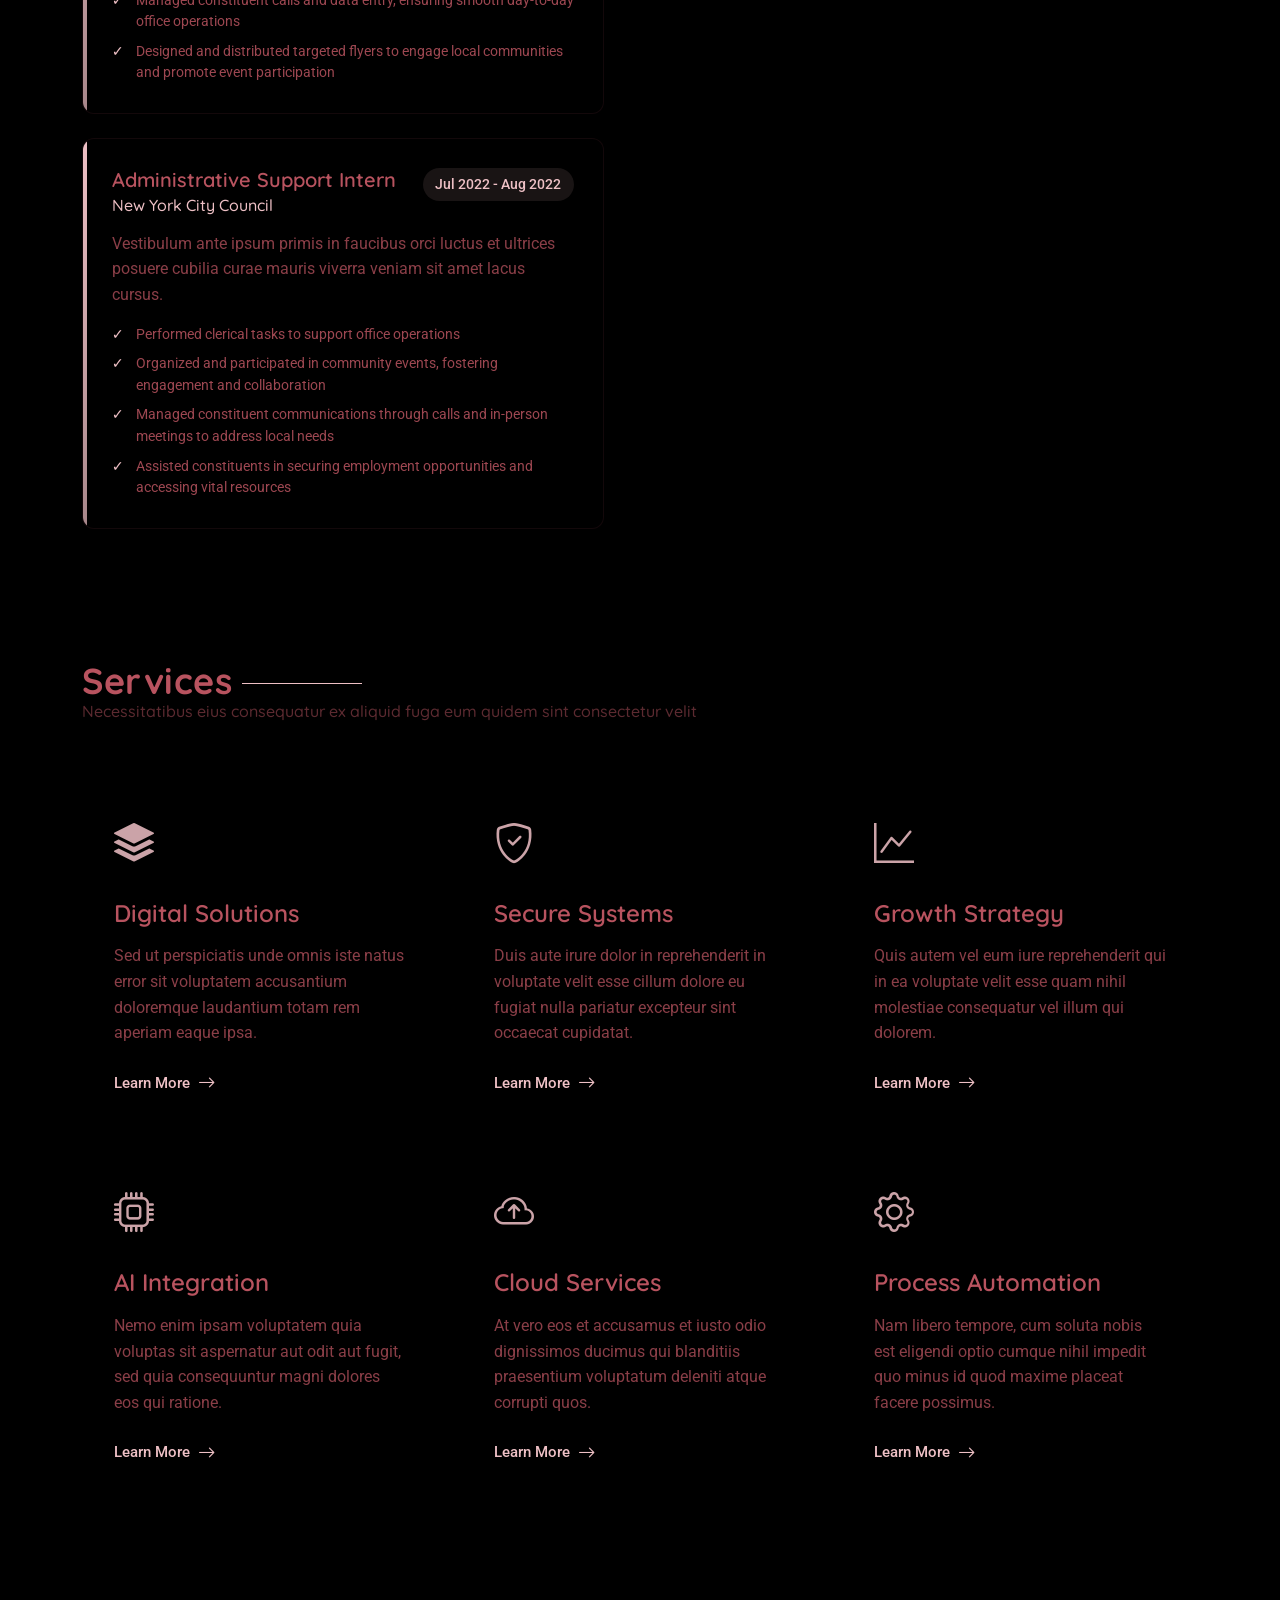
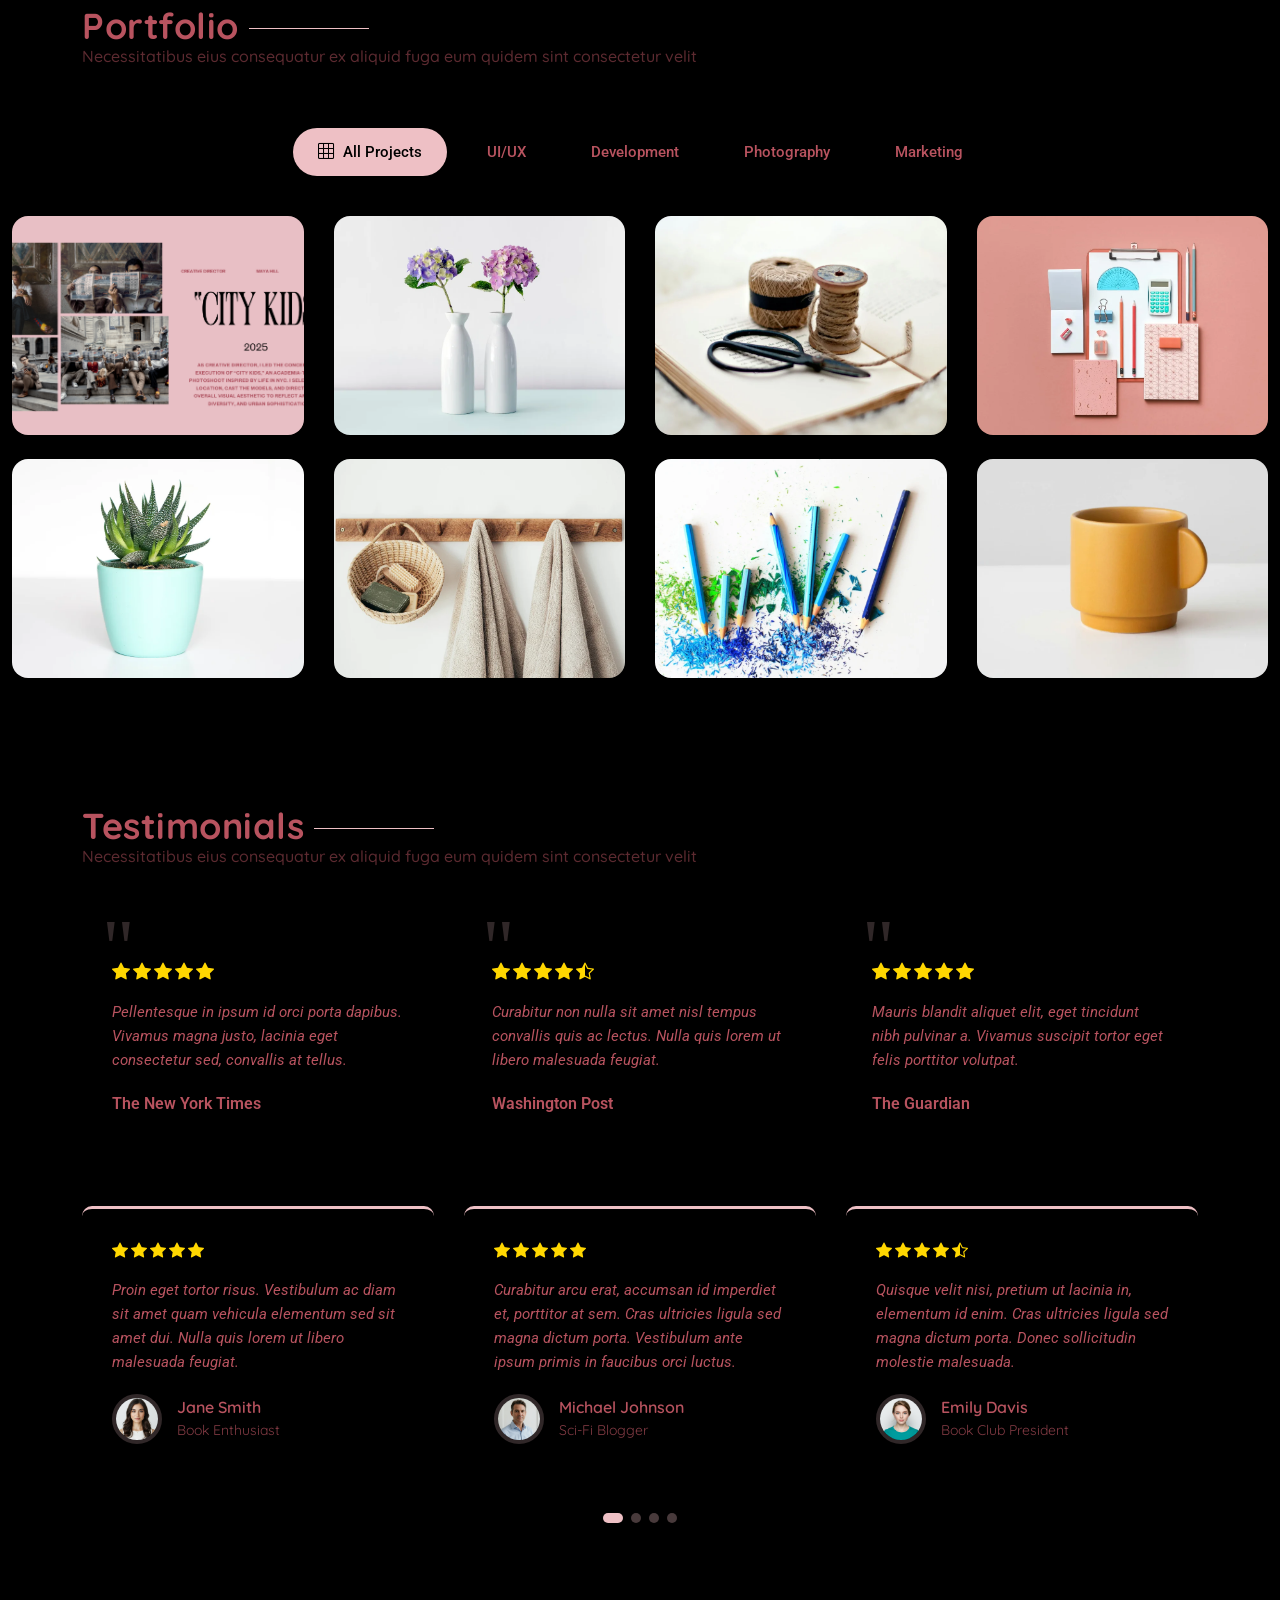
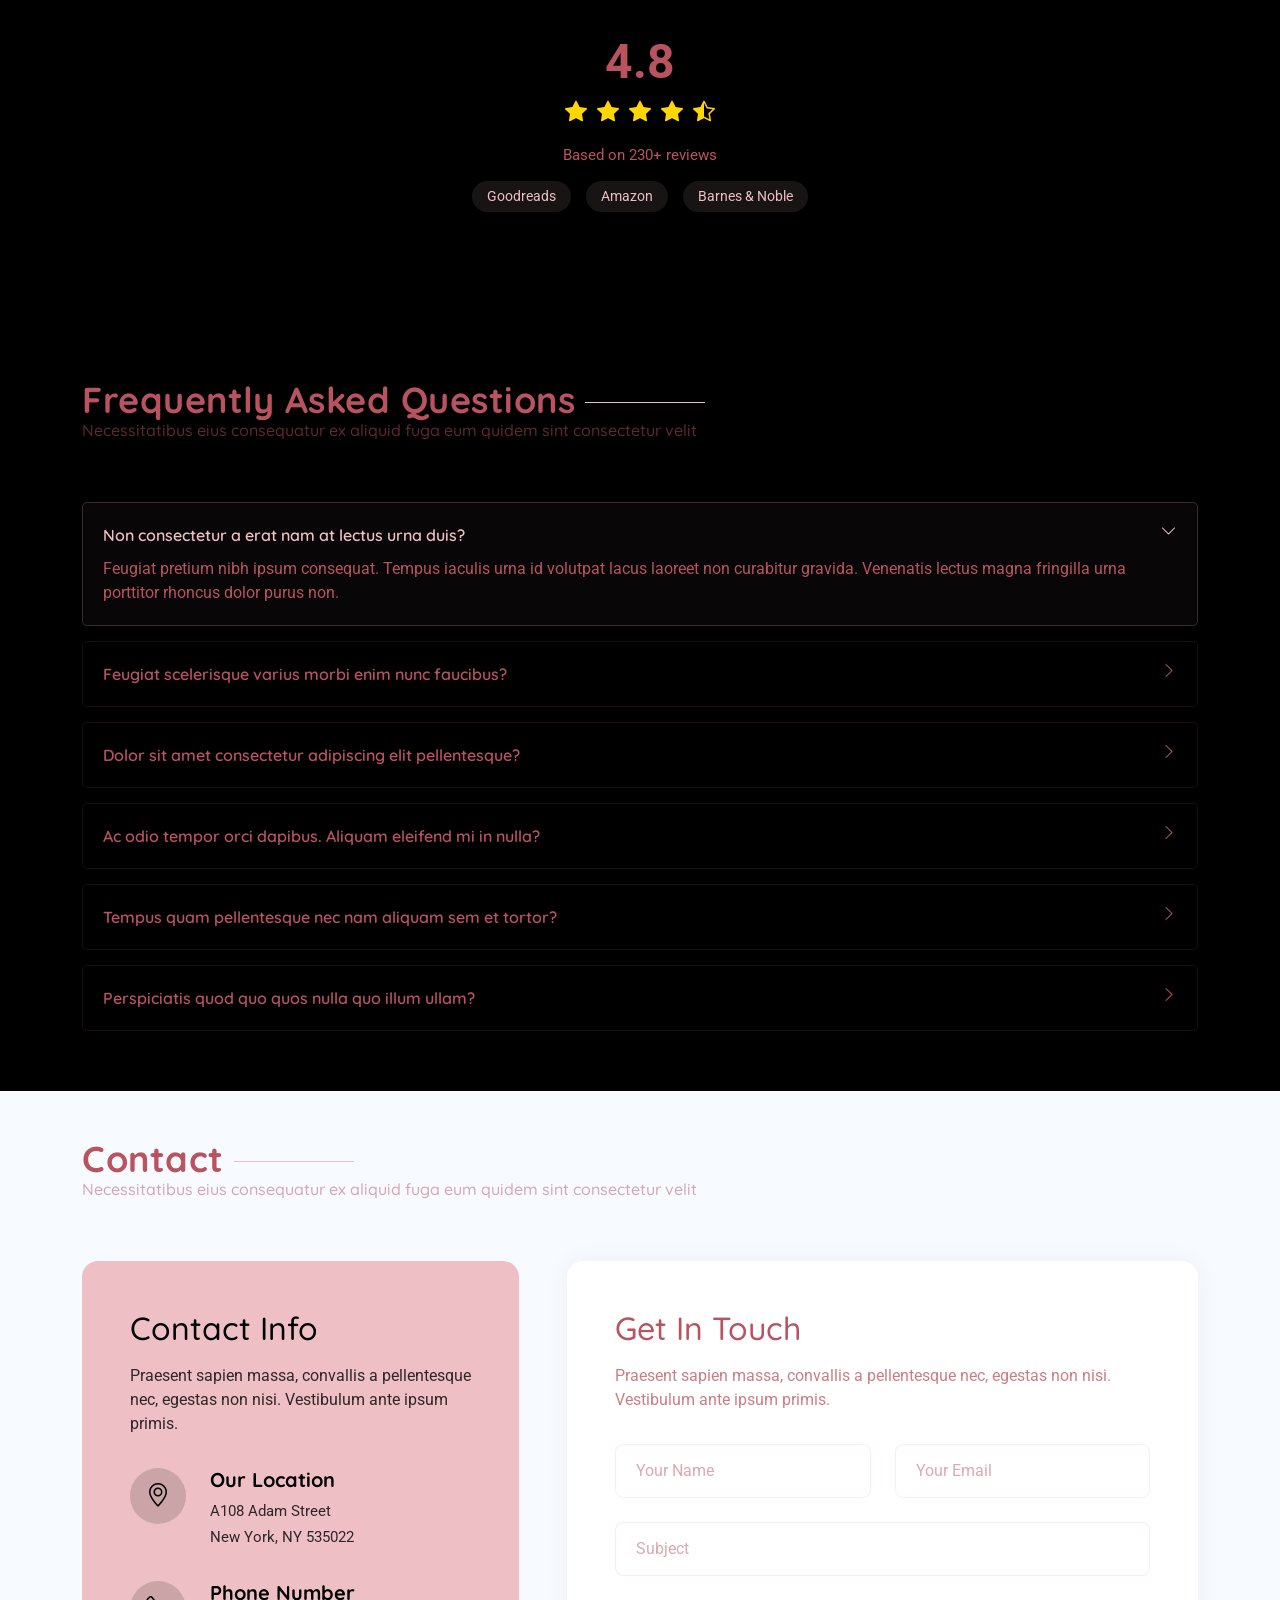
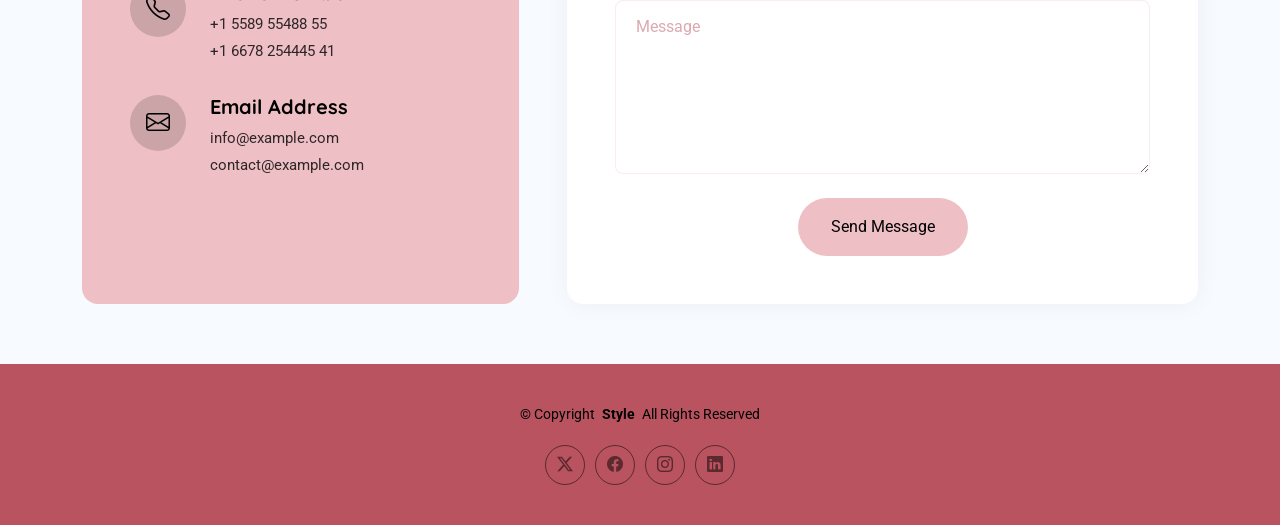
==== commit 39a2cdea: "Update educational degree and adjust layout structure" ====
--- a/index.html
+++ b/index.html
@@ -229,7 +229,7 @@
                 </div>
                 <div class="timeline-item">
                   <div class="year">2025</div>
-                  <div class="description">Graduated with Associate degree in Arts & Communications<div>
+                  <div class="description">Graduated with Associate of the Arts in Communications<div>
                 </div>
               </div>
             </br>
@@ -429,7 +429,7 @@
             <!-- End Skills Grid -->
           <!-- </div> -->
 
-          <div class="col-lg-4">
+          <div class="col-lg-12">
             <div class="skills-summary" data-aos="fade-left" data-aos-delay="200">
               <h3>Professional Expertise</h3>
               <p>Lorem ipsum dolor sit amet, consectetur adipiscing elit. Sed do eiusmod tempor incididunt ut labore et dolore magna aliqua. Ut enim ad minim veniam.</p>
@@ -507,7 +507,7 @@
 
               <div class="experience-cards">
 
-                <div class="experience-card" data-aos="zoom-in" data-aos-delay="300">
+                <!-- <div class="experience-card" data-aos="zoom-in" data-aos-delay="300">
                   <div class="card-header">
                     <div class="role-info">
                       <h3>Secretary</h3>
@@ -524,7 +524,7 @@
                       <li>Facilitate and coordinate communication among executive board members to enhance collaboration and efficiency</li>
                     </ul>
                   </div>
-                </div>
+                </div> -->
 
                 <div class="experience-card" data-aos="zoom-in" data-aos-delay="300">
                   <div class="card-header">
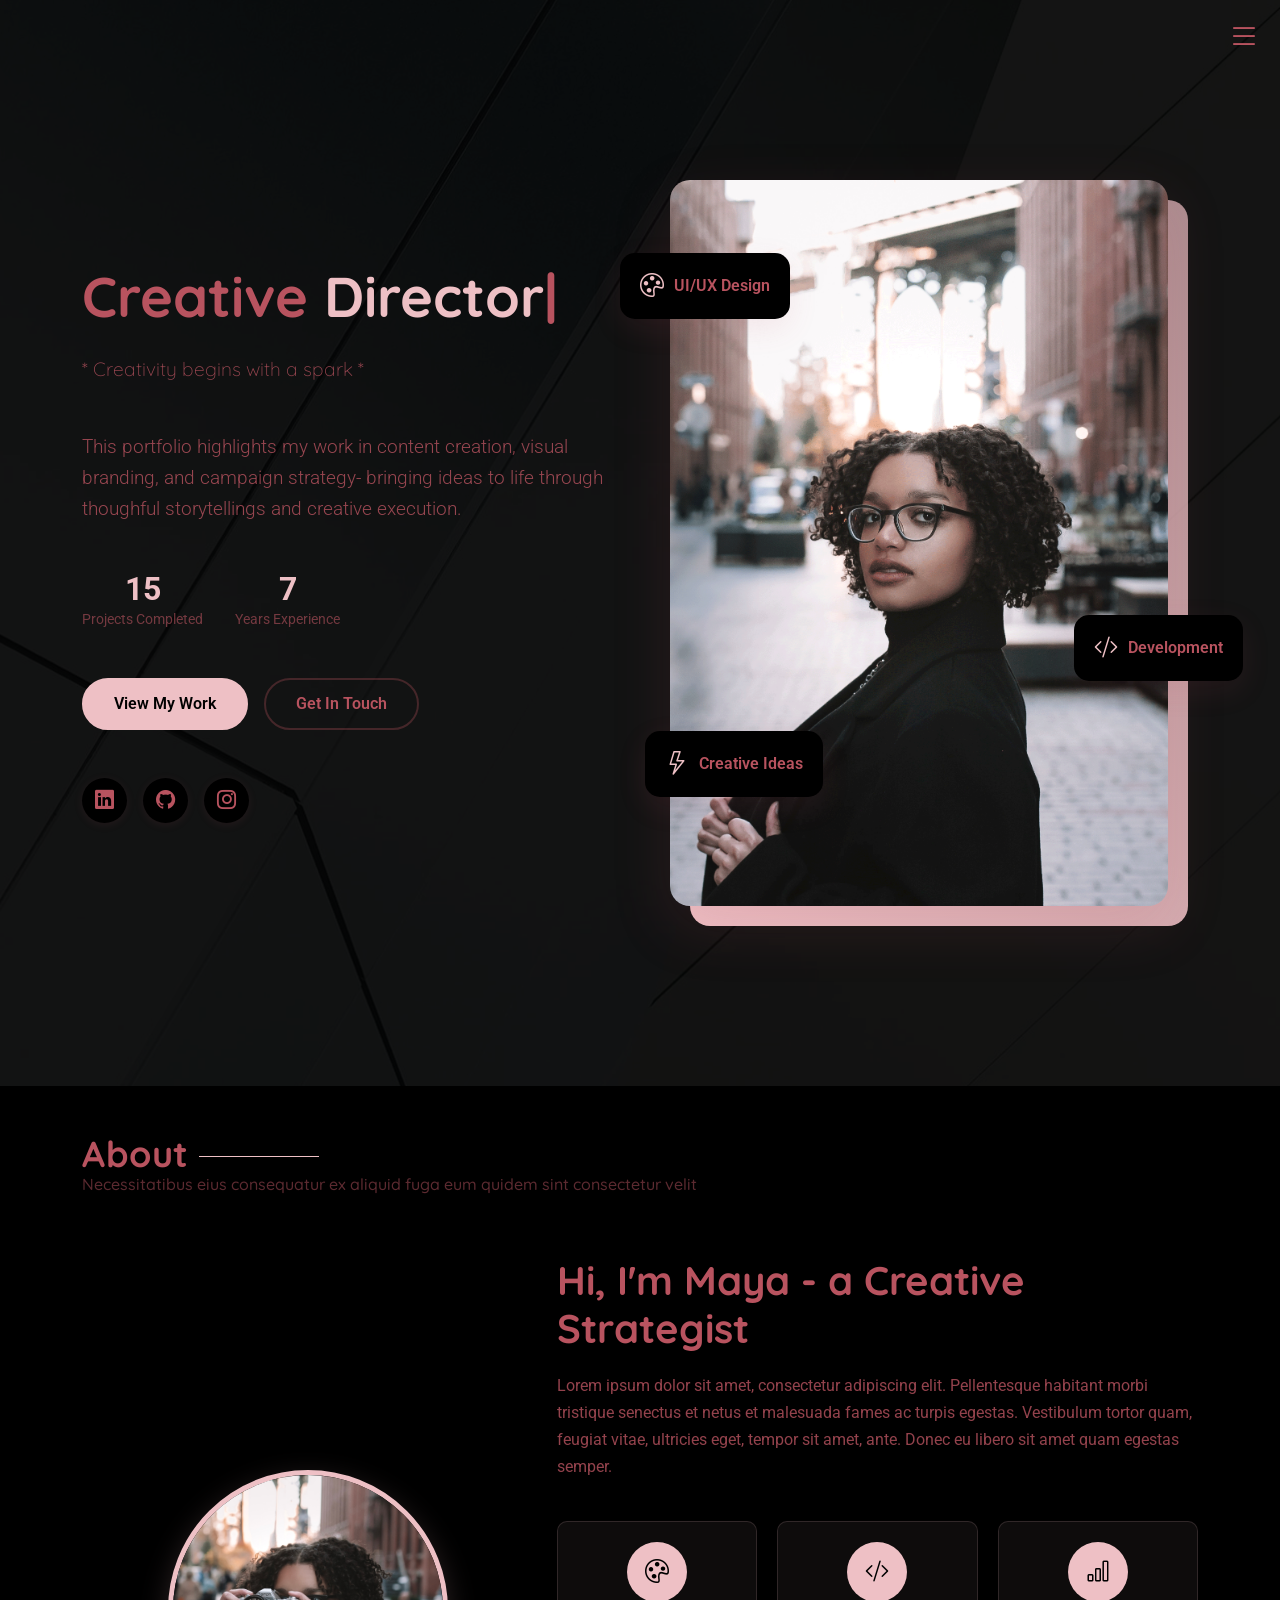
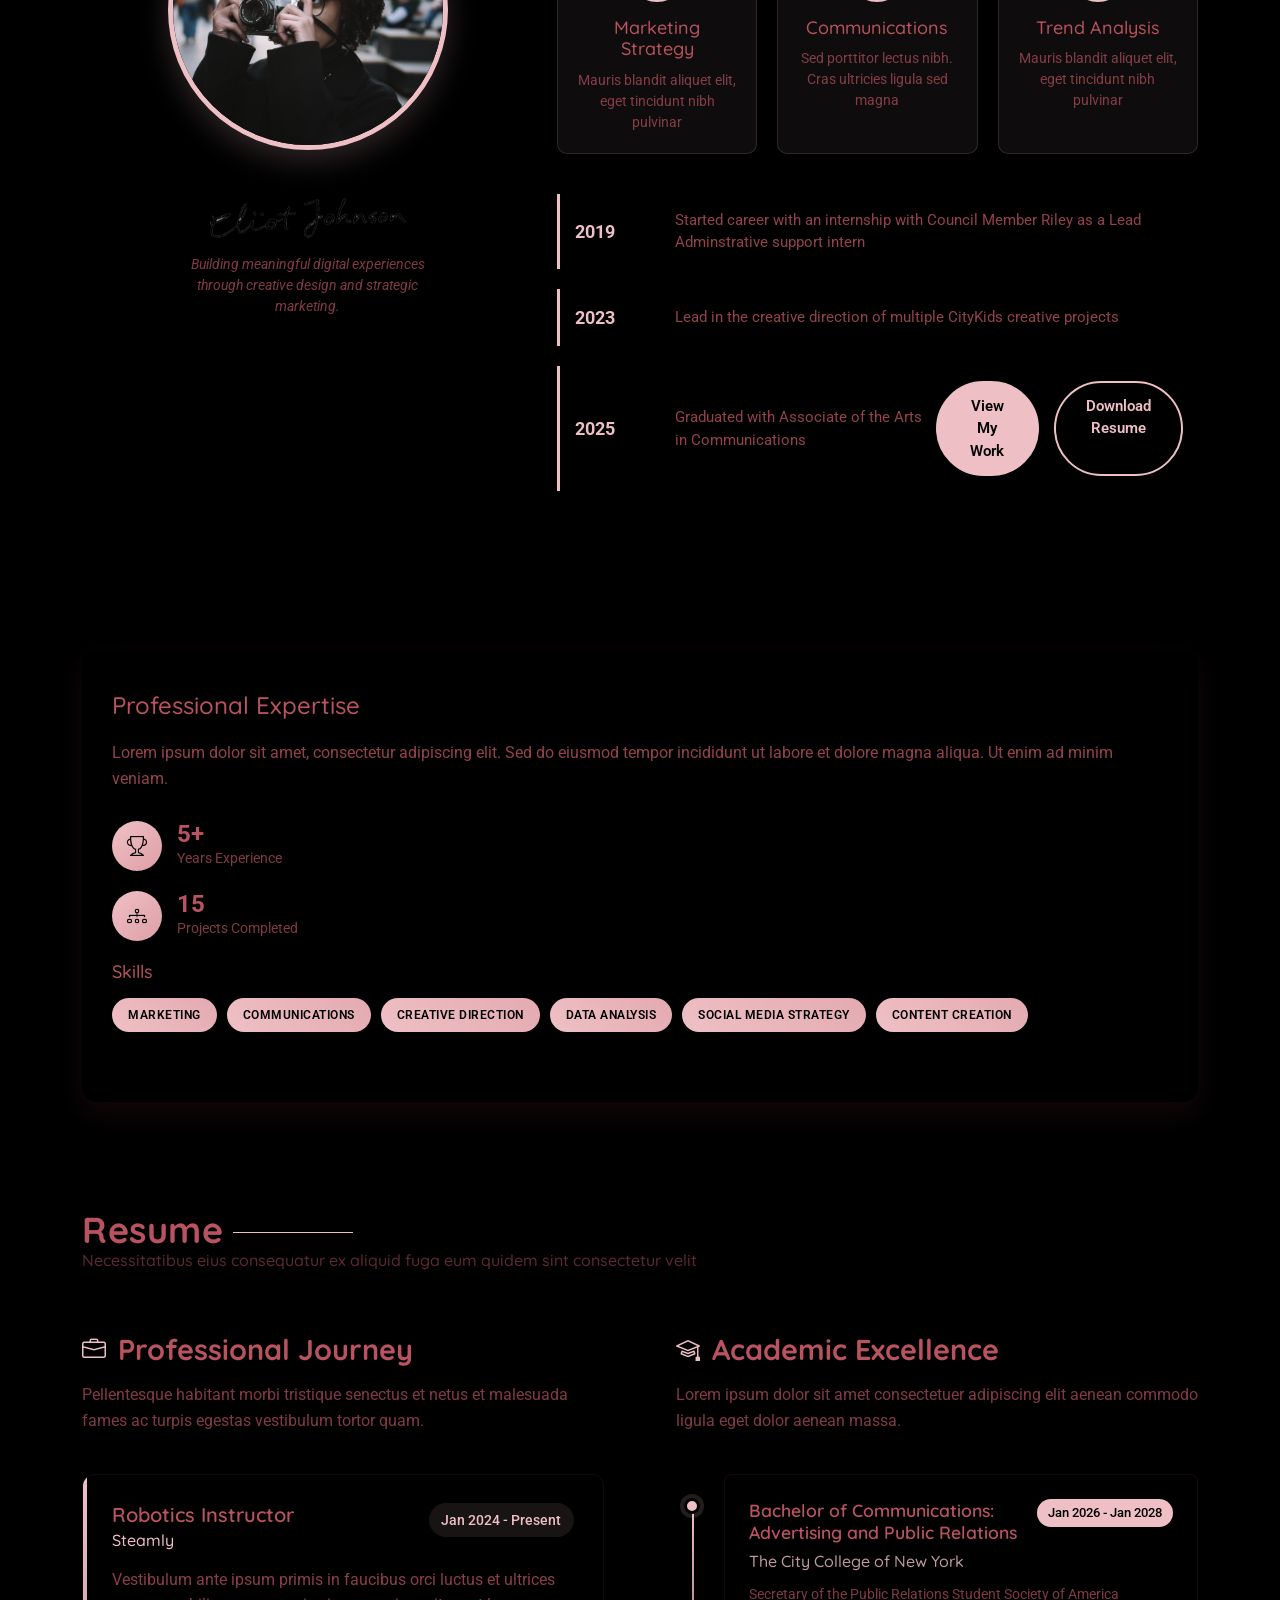
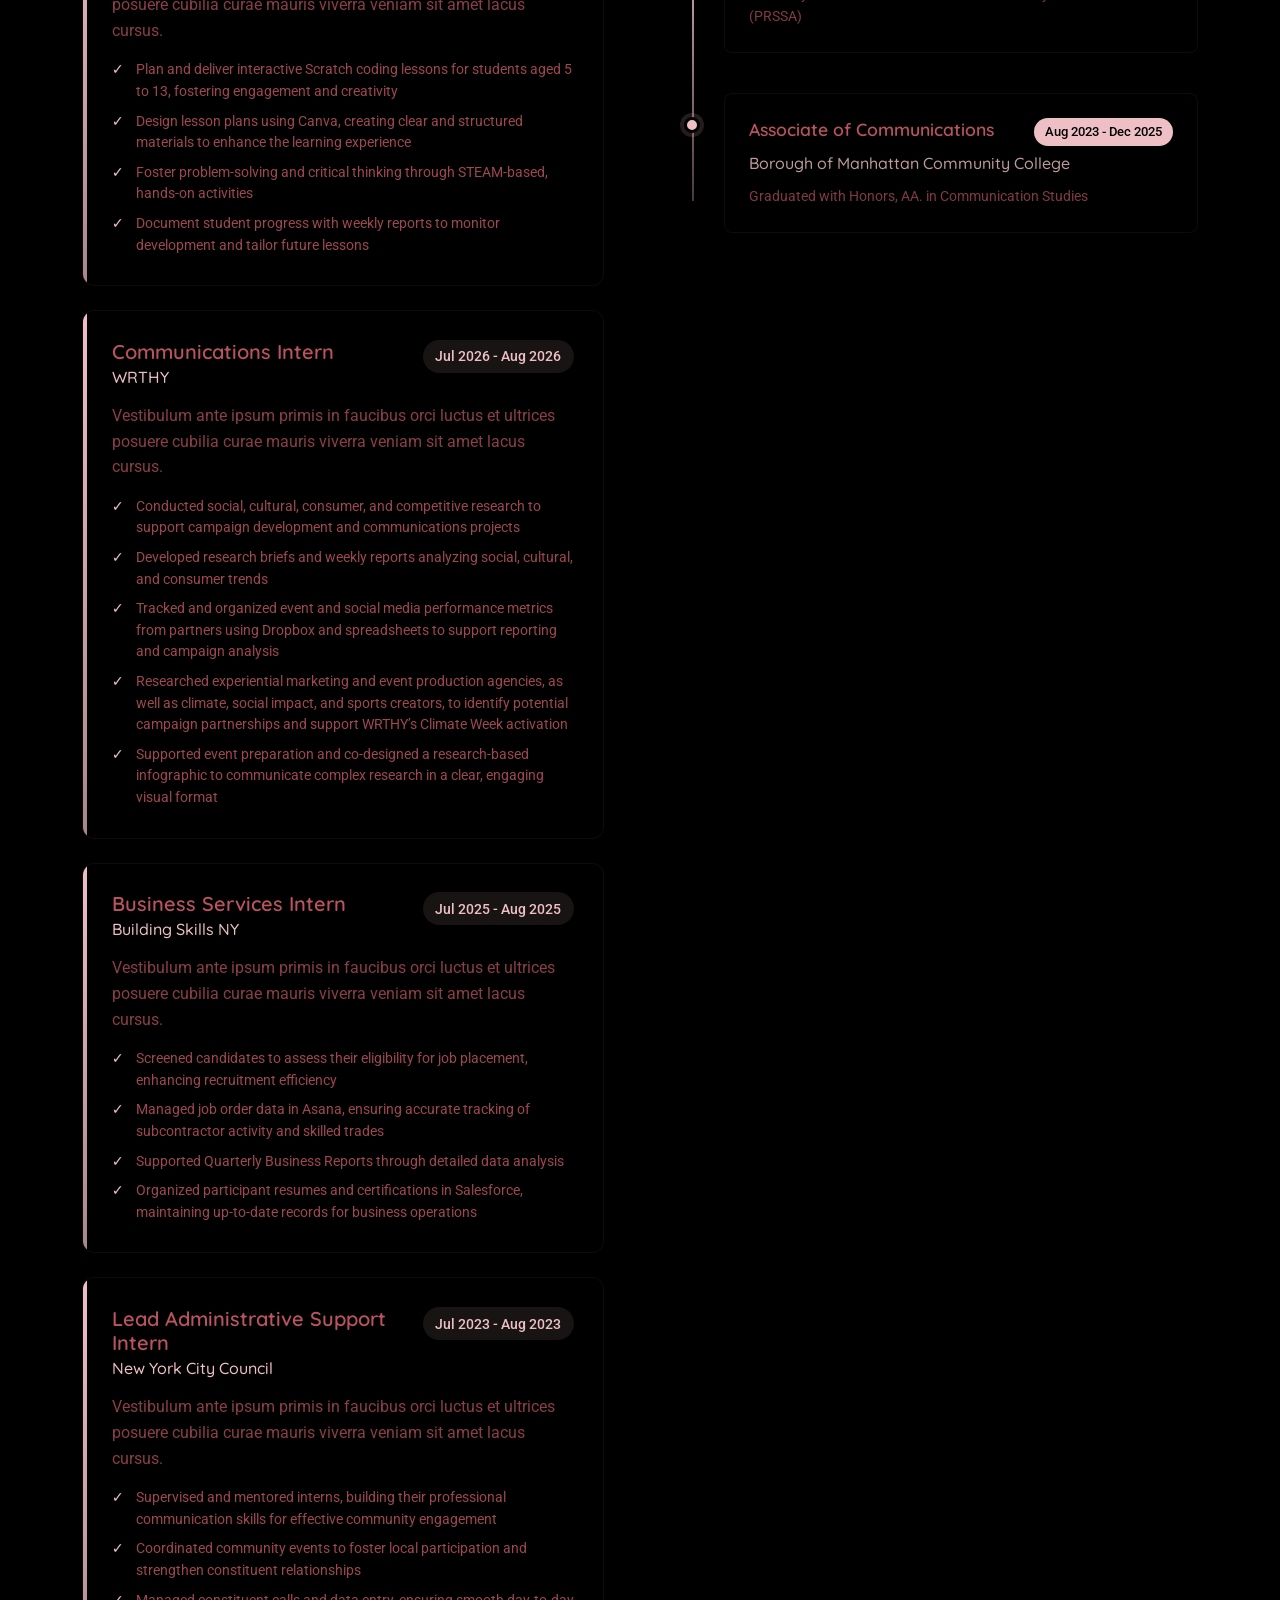
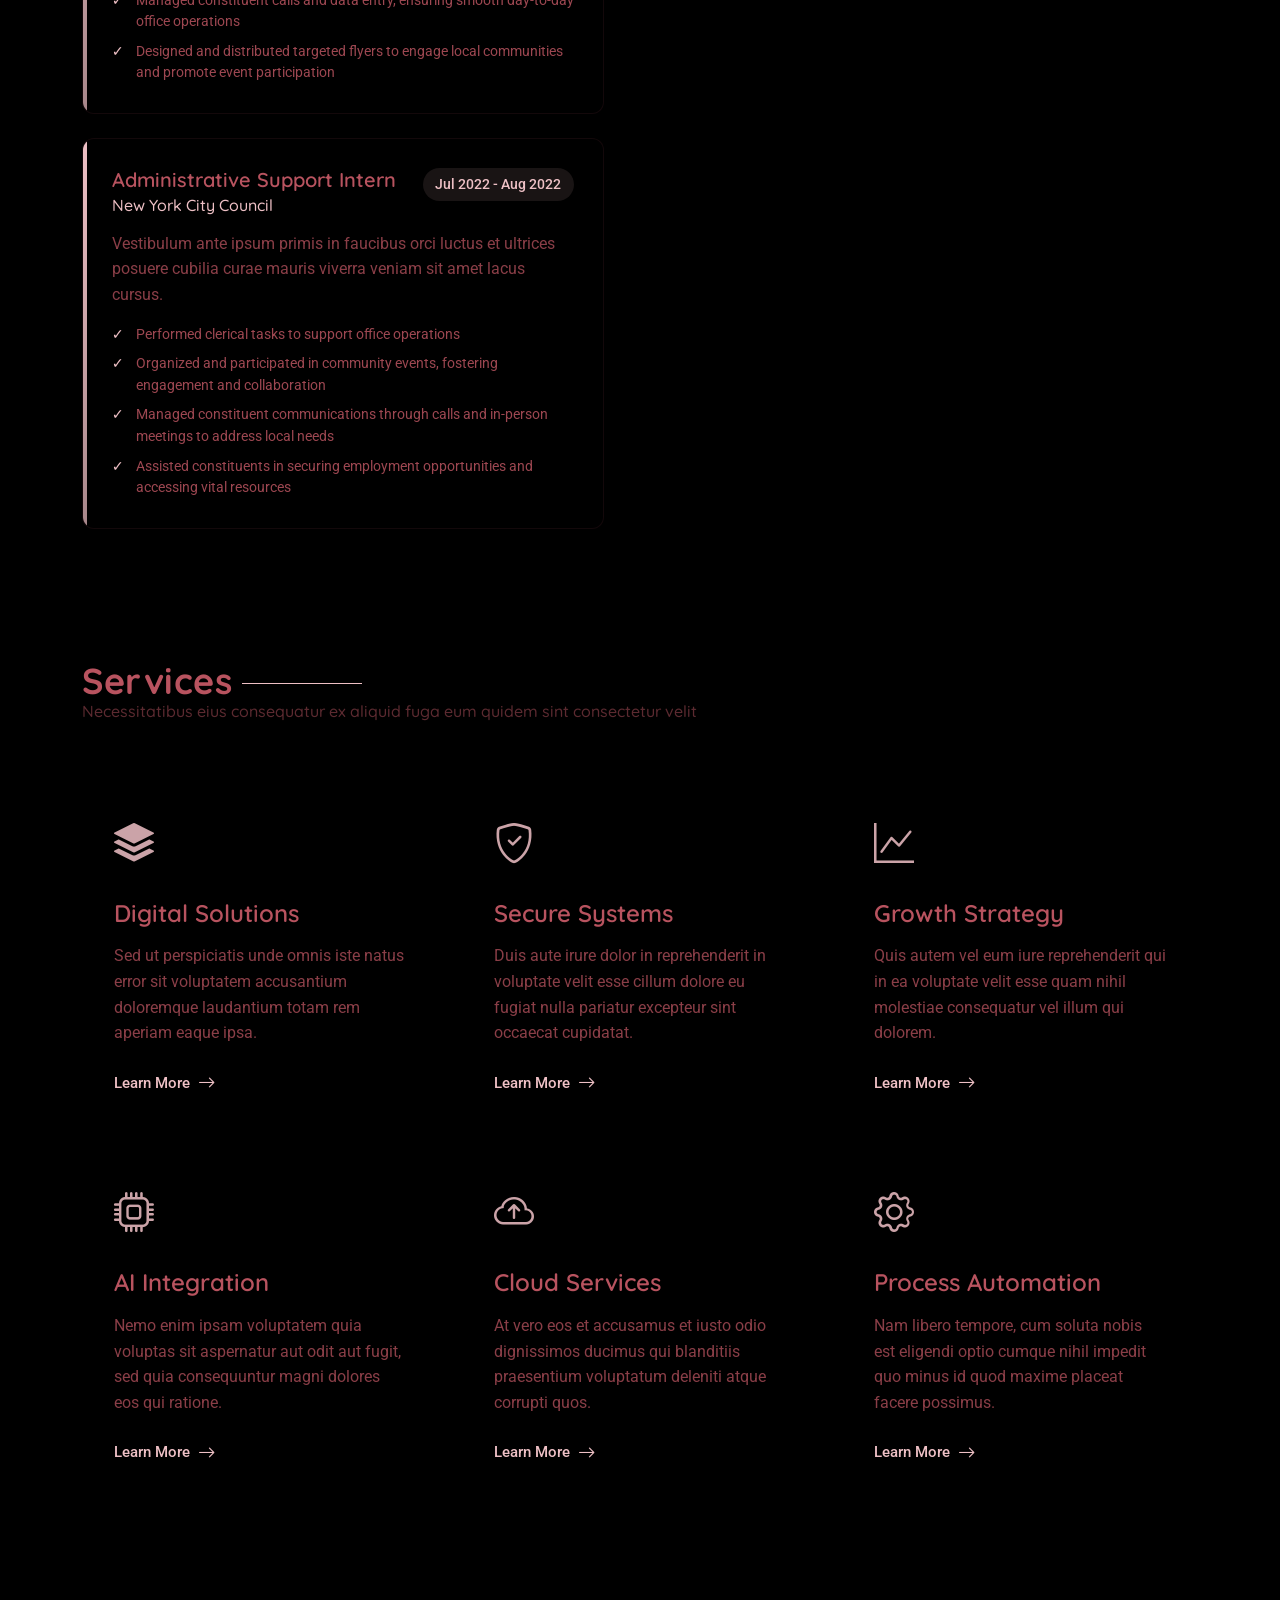
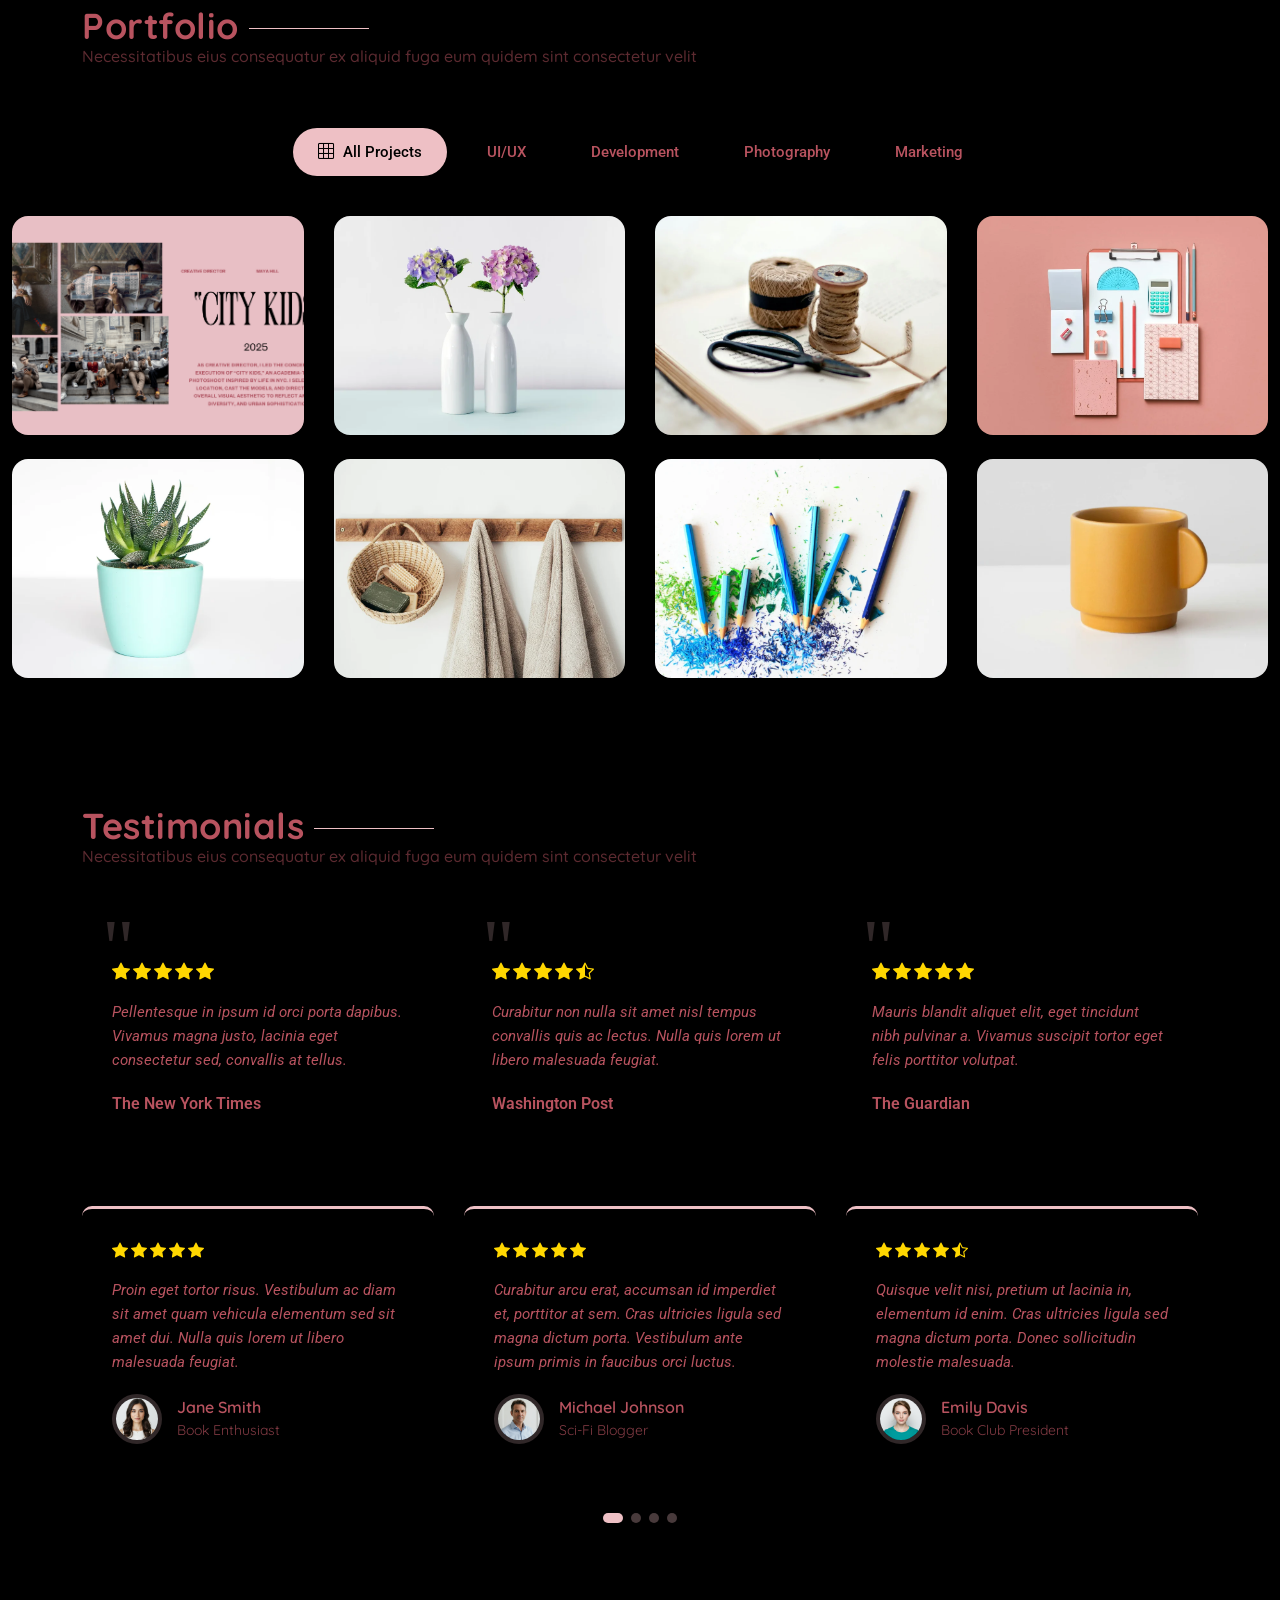
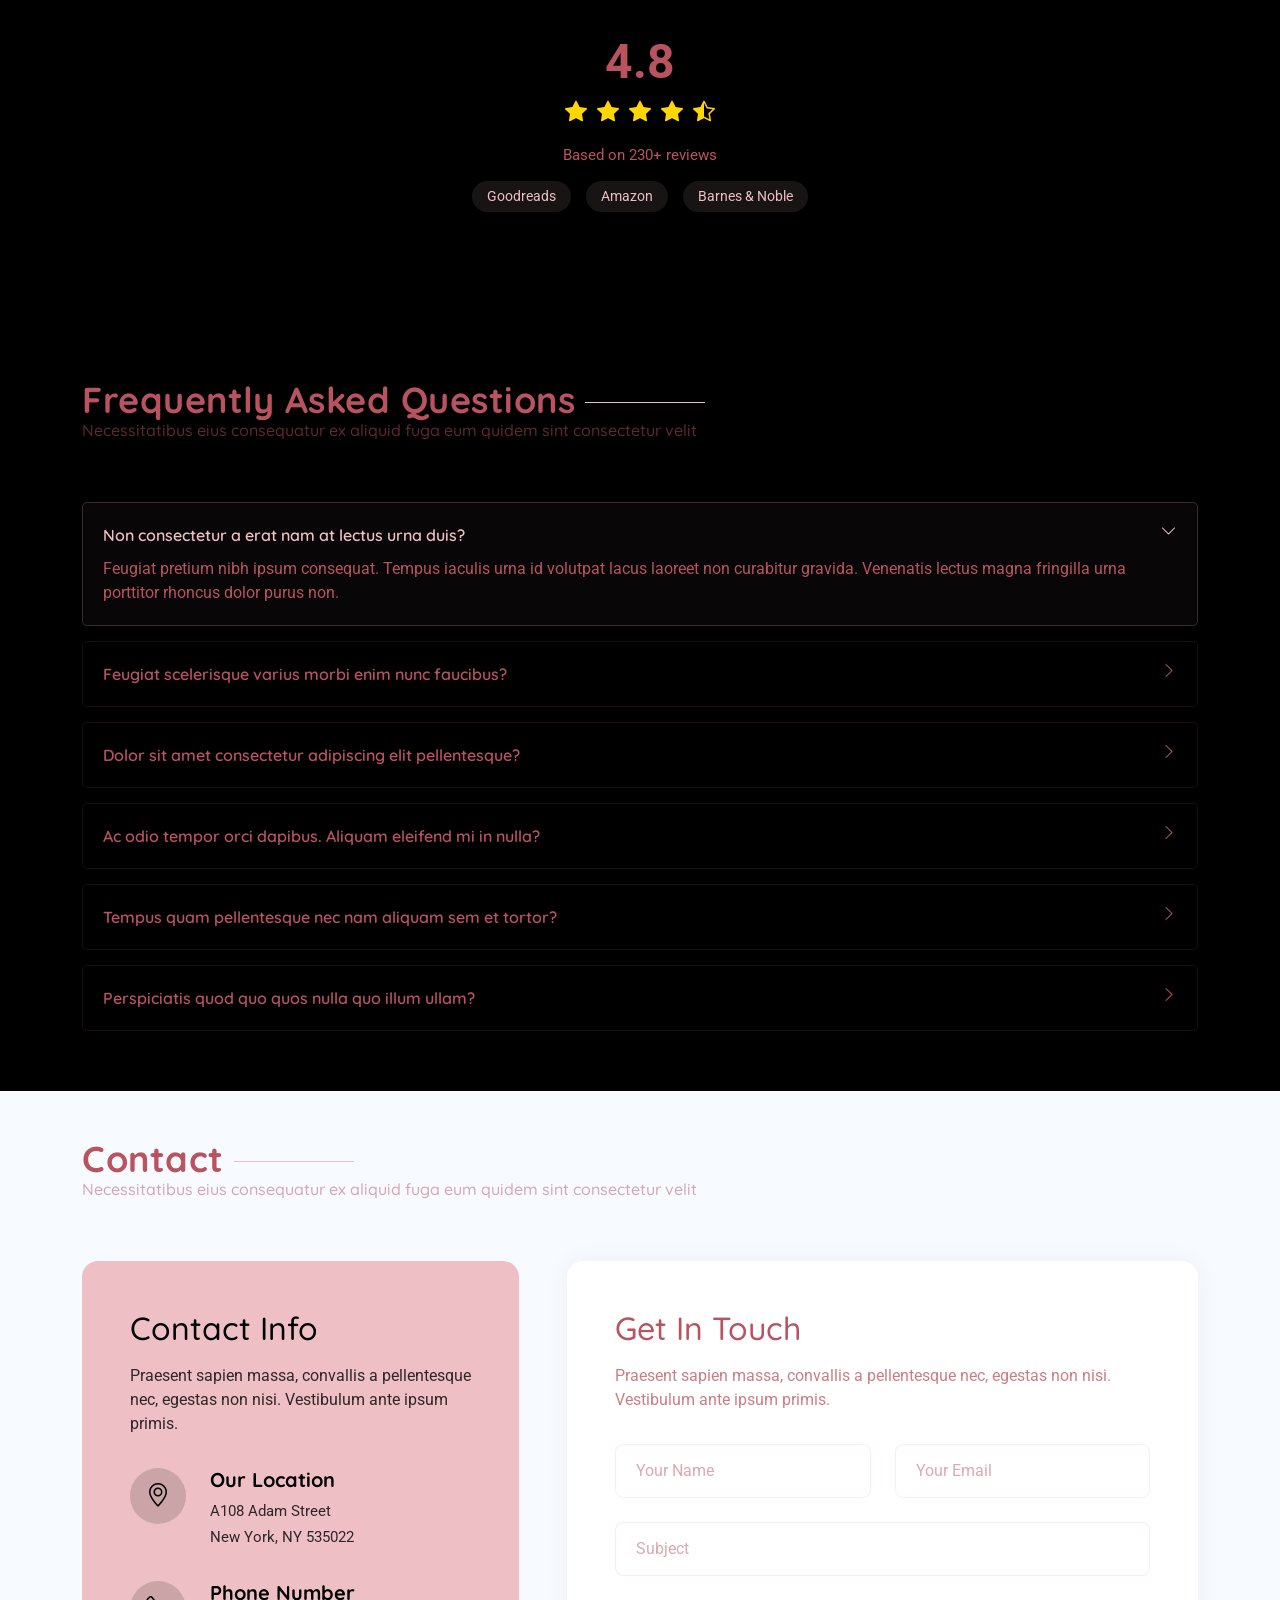
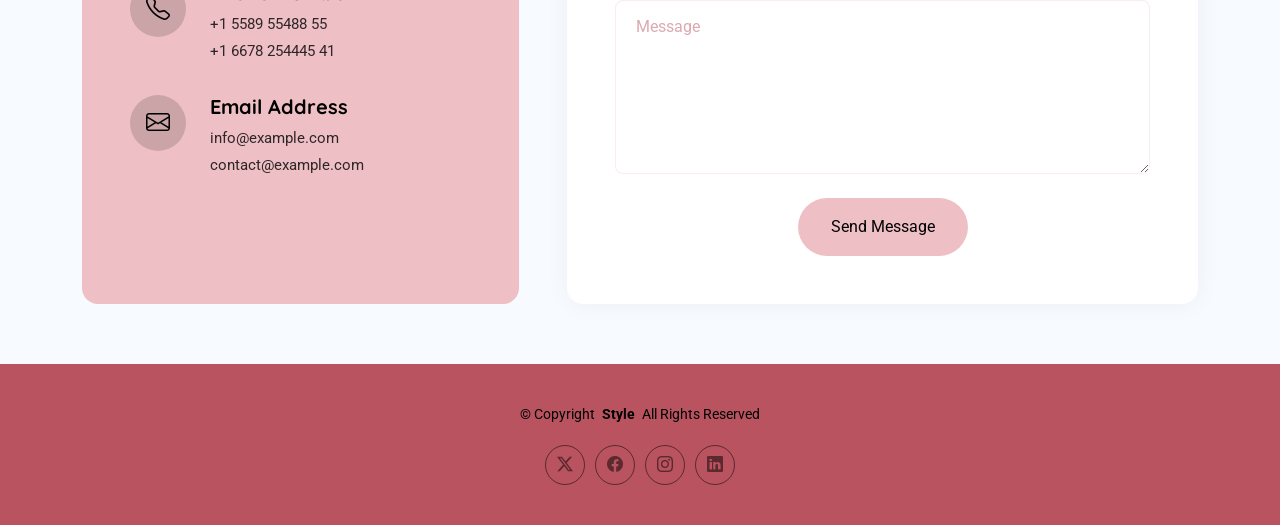
==== commit f7ef5267: "Remove 'Public Relations' from hero title" ====
--- a/index.html
+++ b/index.html
@@ -103,7 +103,7 @@
 
           <div class="col-lg-6 hero-content" data-aos="fade-right" data-aos-delay="100">
             <div class="content-wrapper">
-              <h1 class="hero-title">Creative <span class="typed" data-typed-items="Director, Marketing, Advertising, Brand Strategist, Public Relations, Designer"></span></h1>
+              <h1 class="hero-title">Creative <span class="typed" data-typed-items="Director, Marketing, Advertising, Brand Strategist, Designer"></span></h1>
               <h3 class="lead">* Creativity begins with a spark *</h3>
               <p class="lead">This portfolio highlights my work in content creation, visual branding, and campaign strategy- bringing ideas to life through thoughful storytellings and creative execution.</p>
 
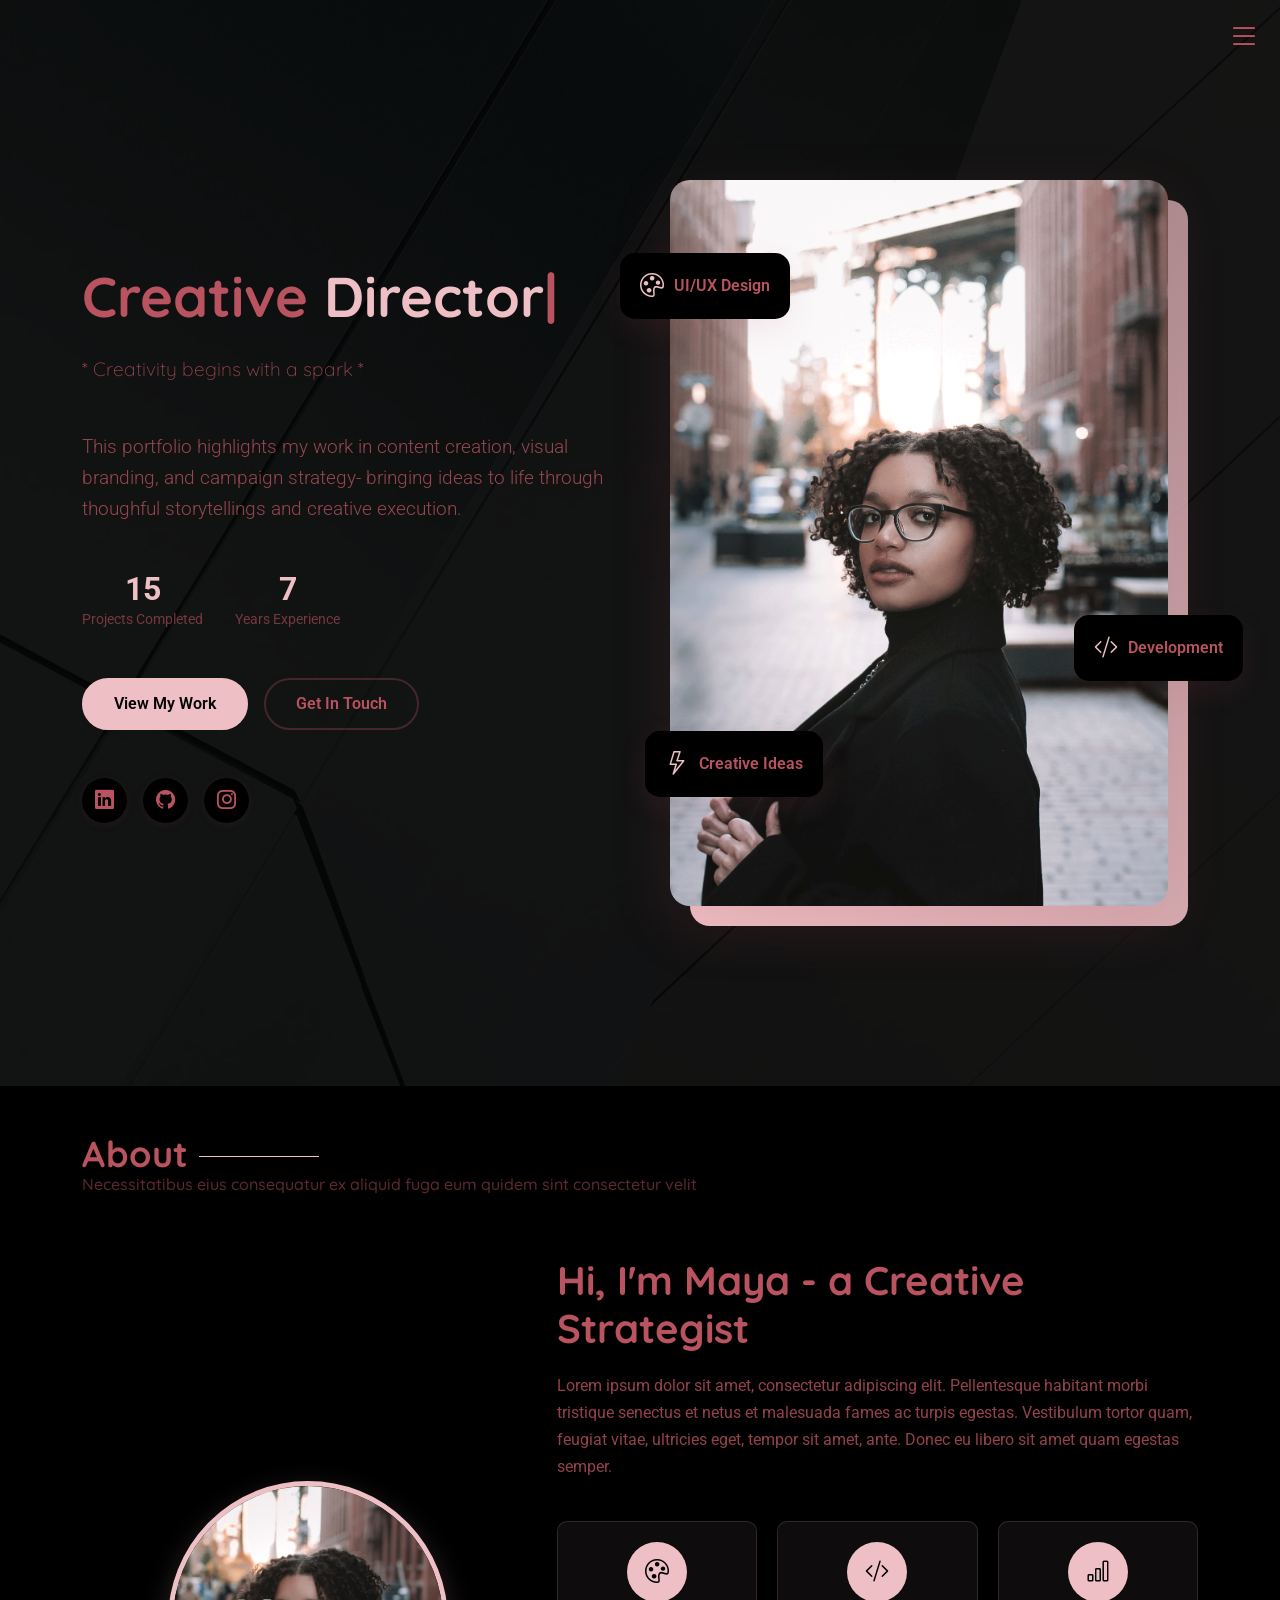
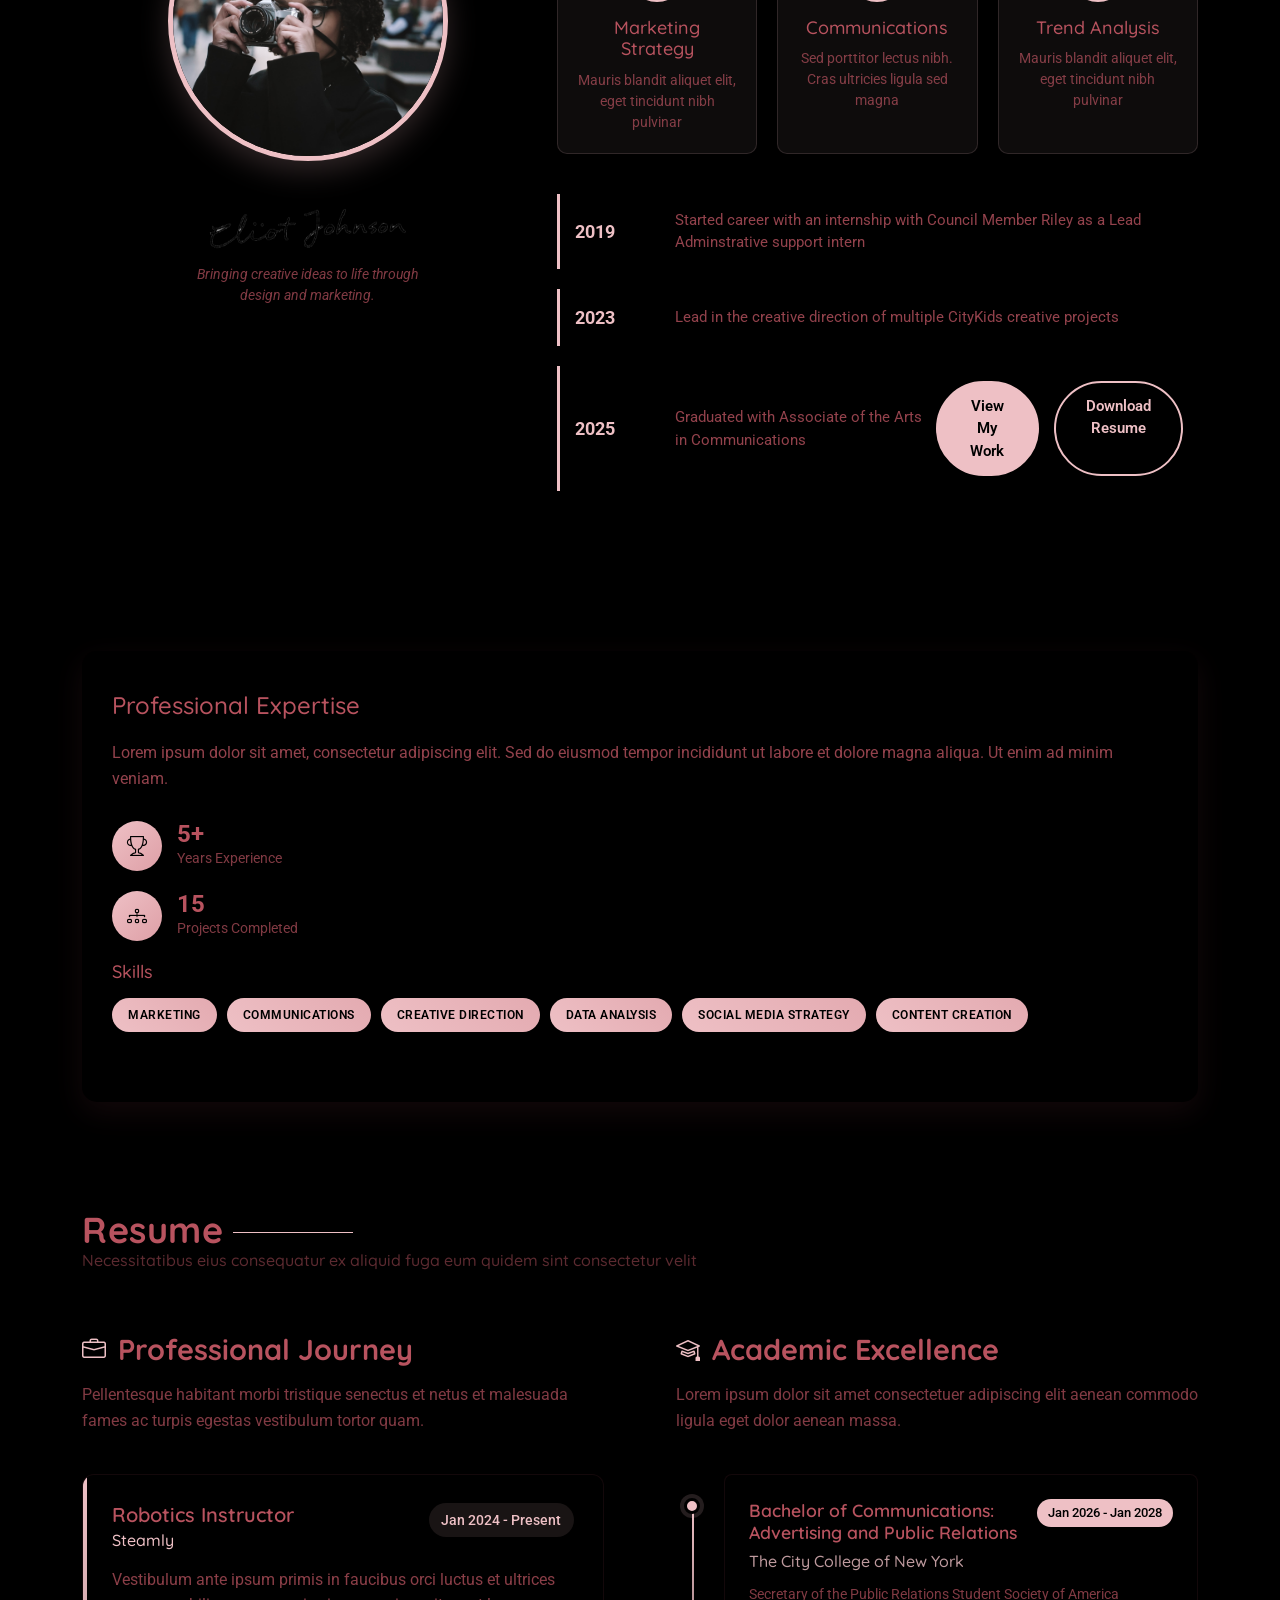
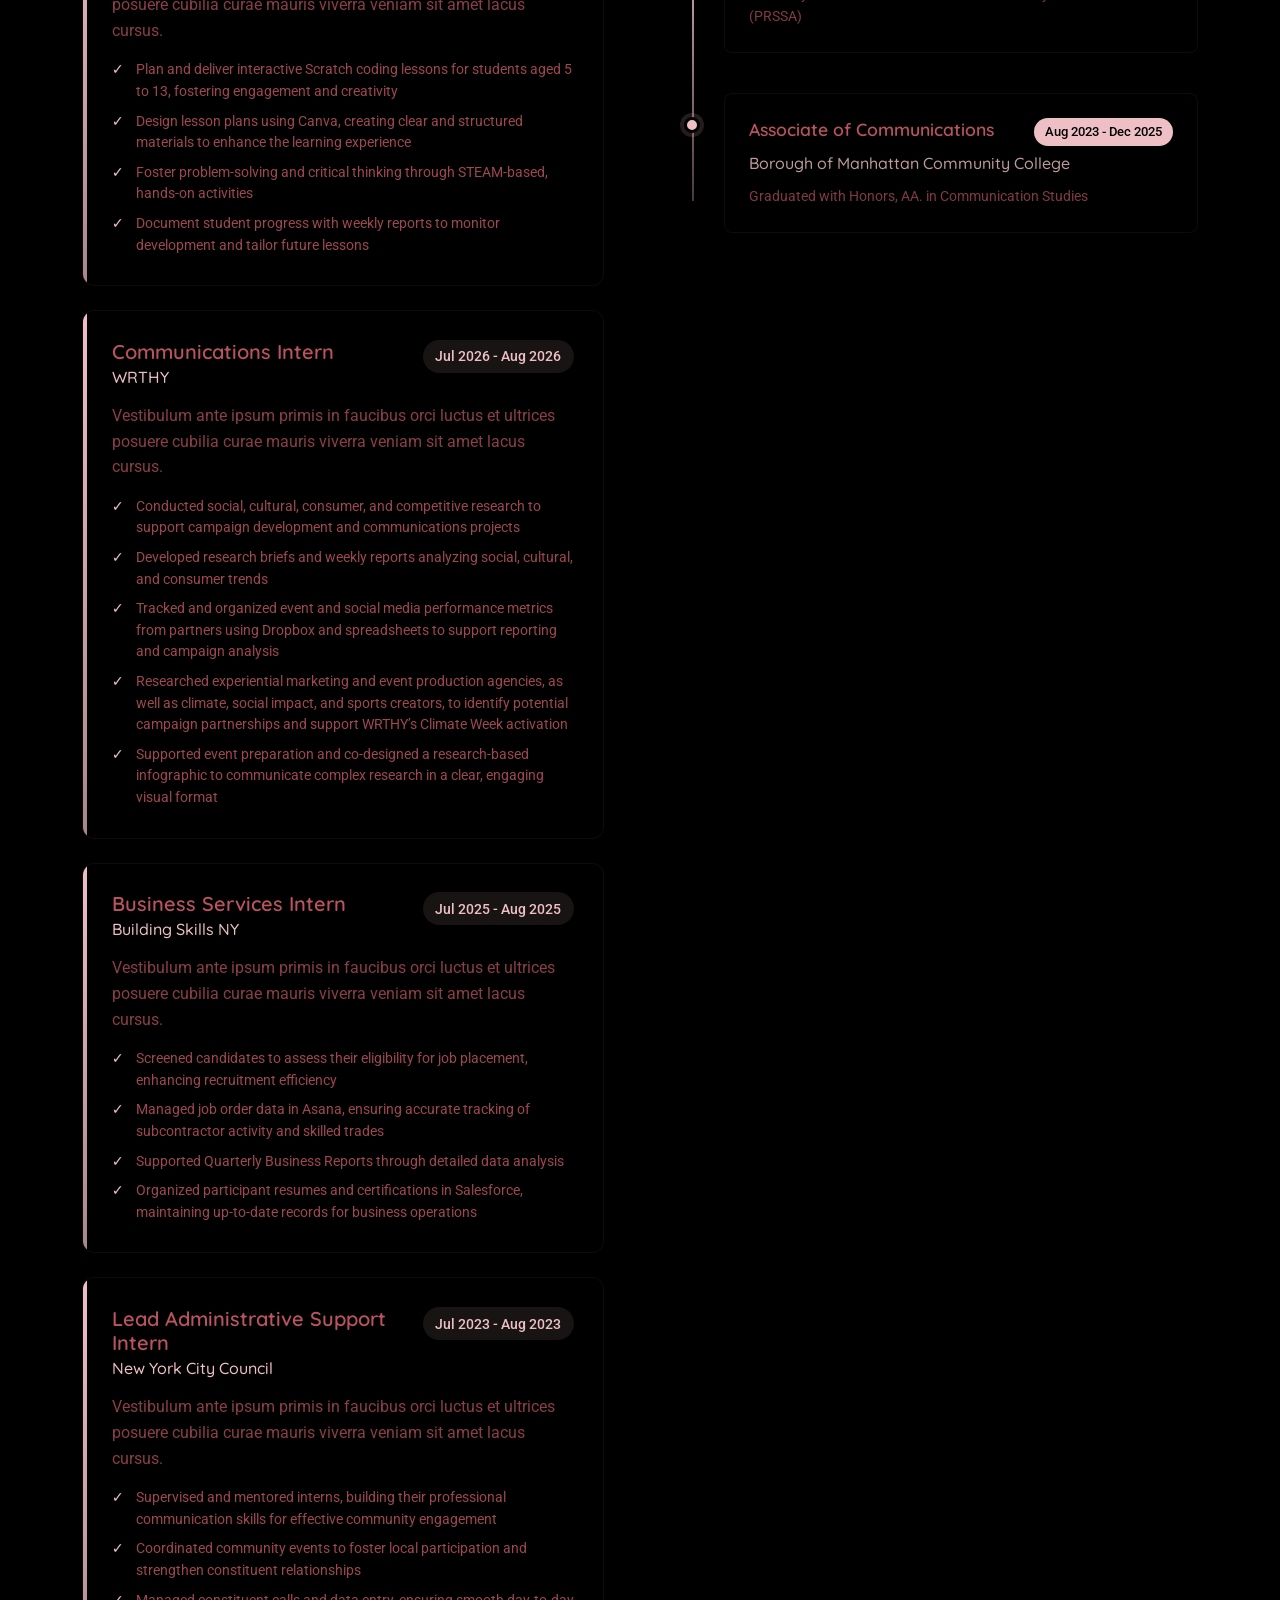
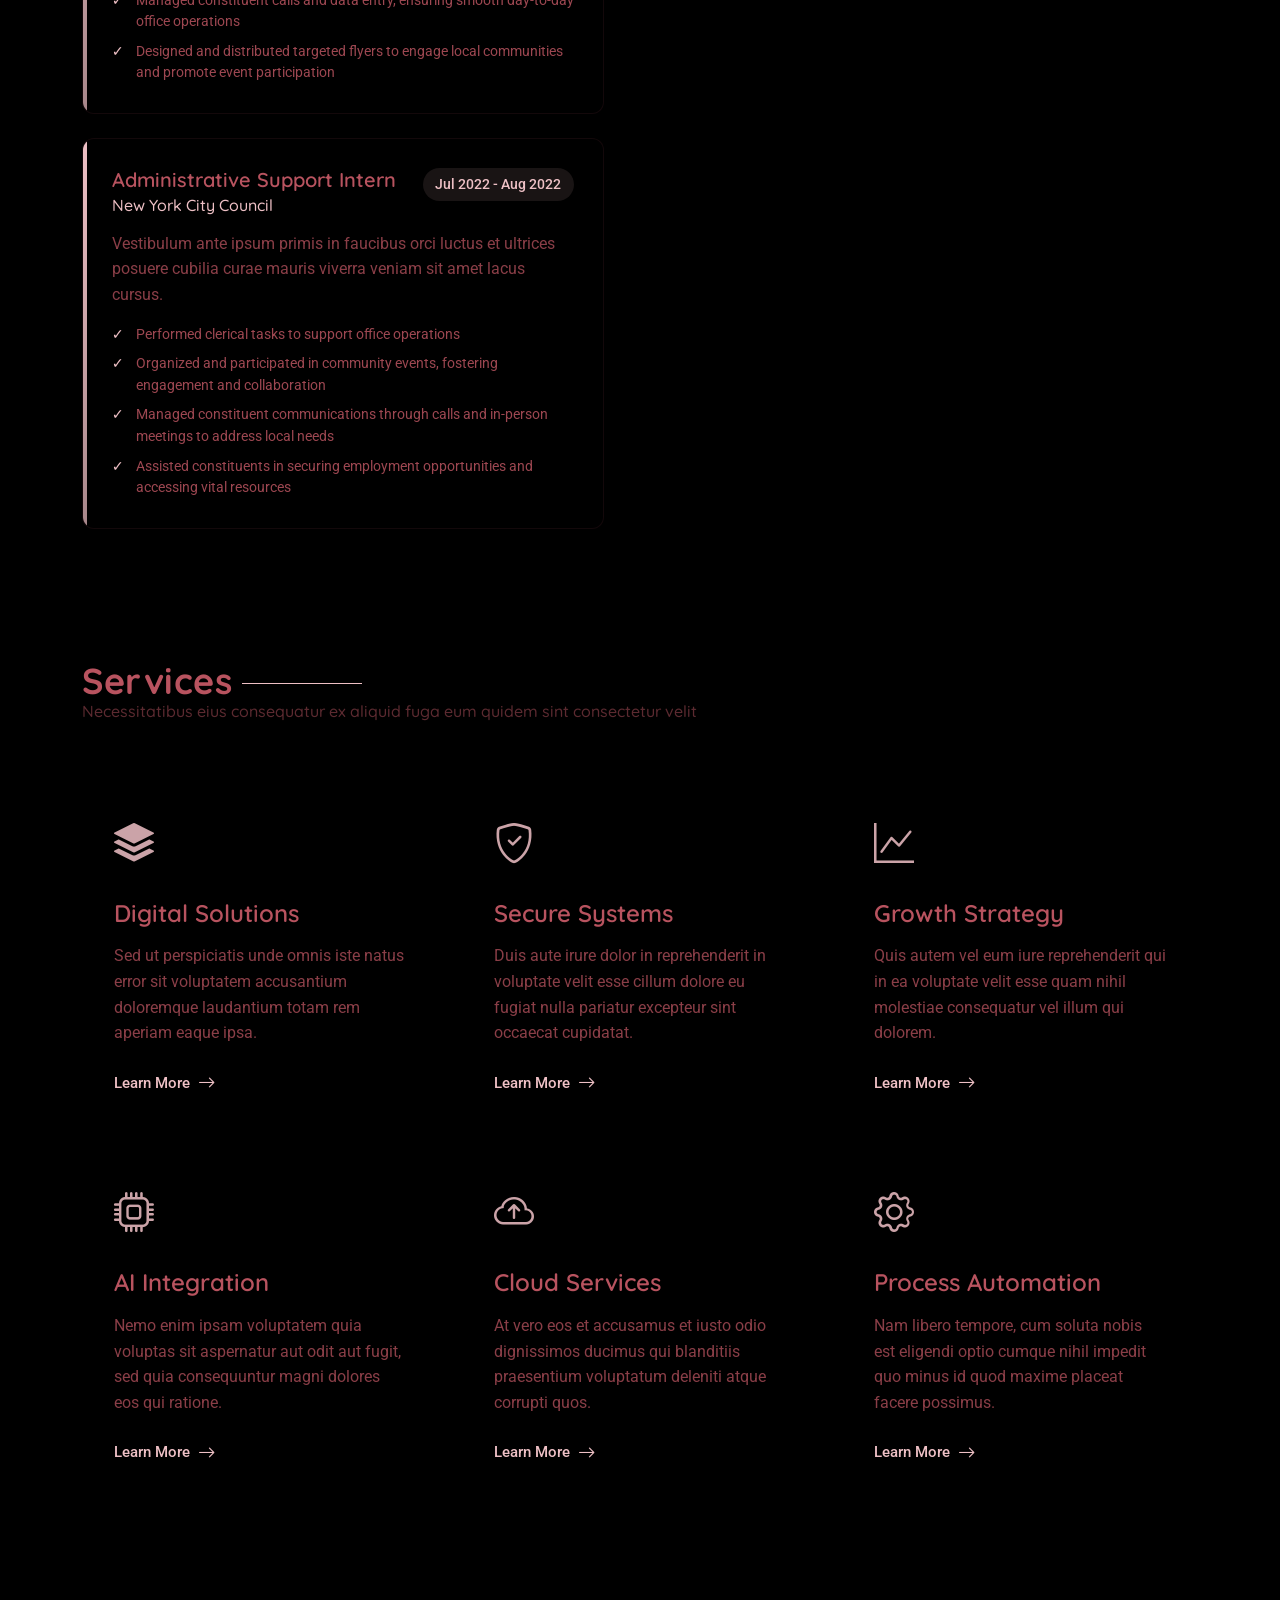
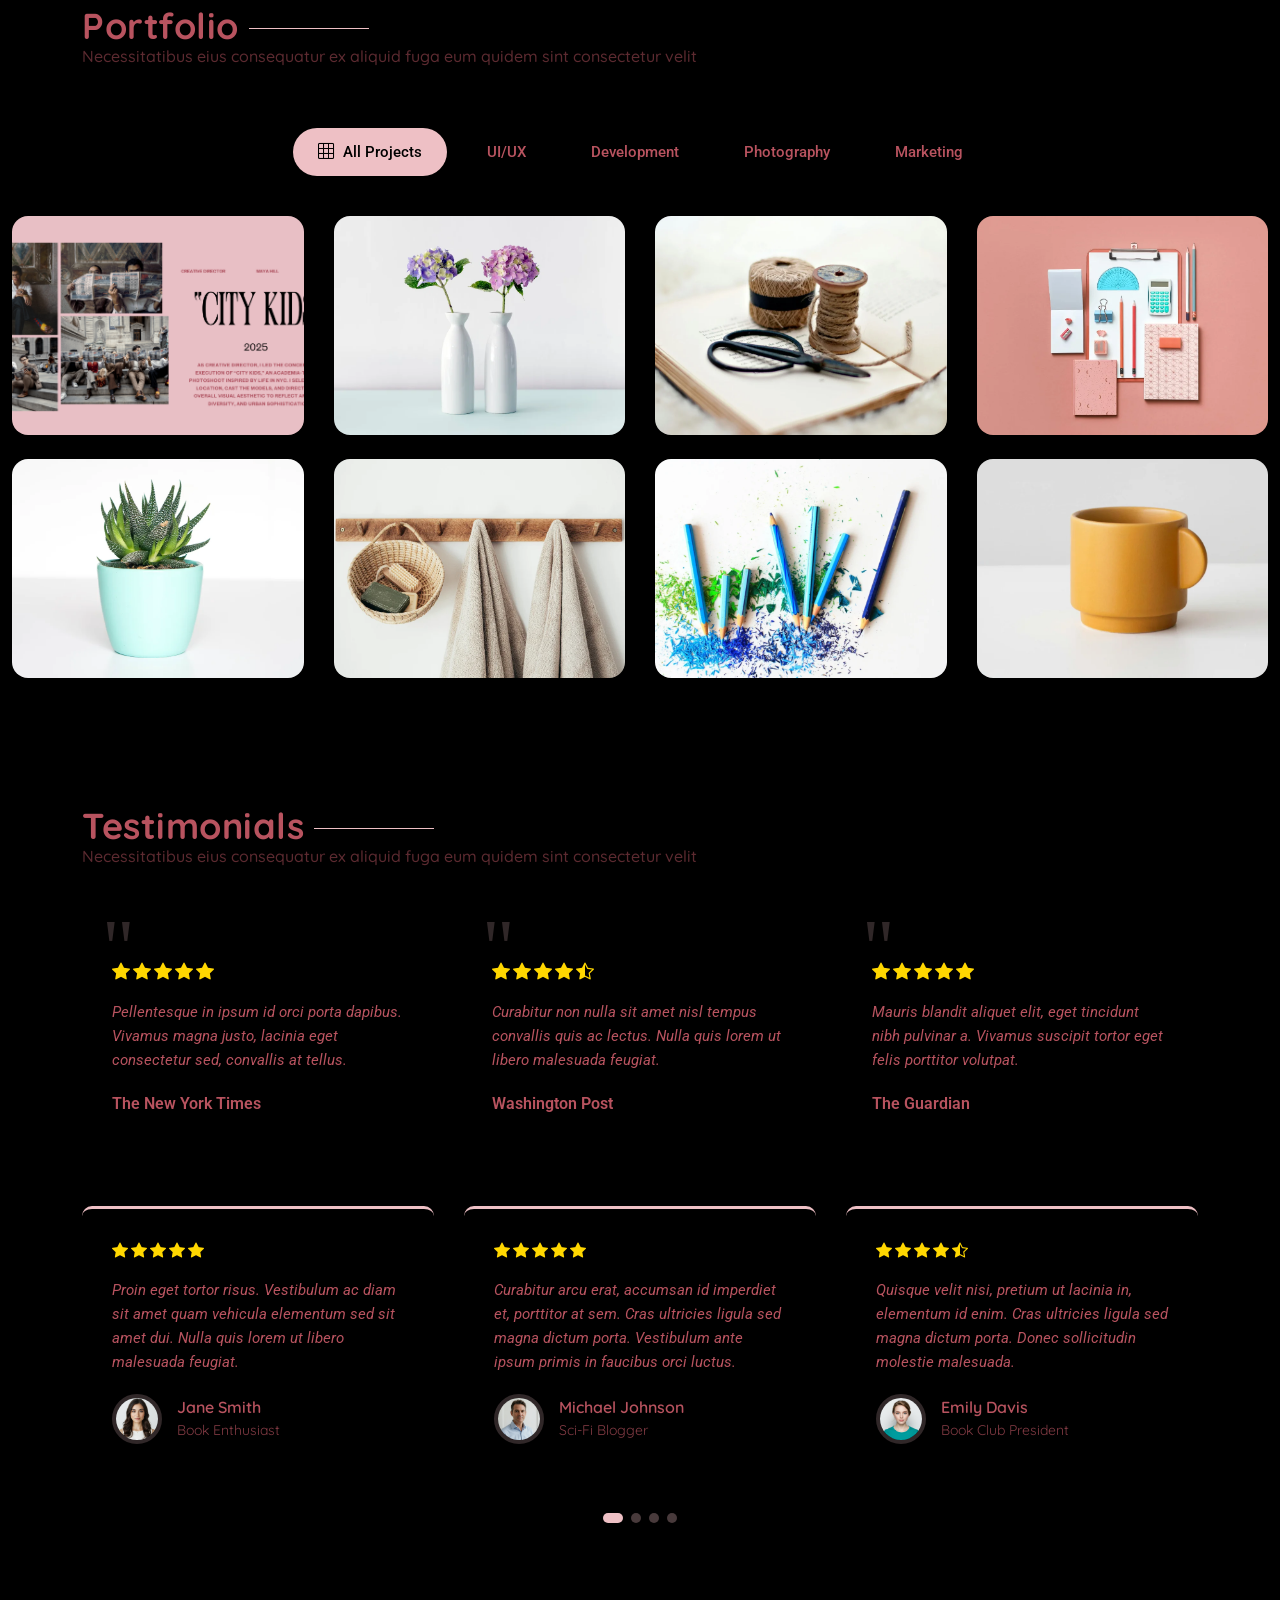
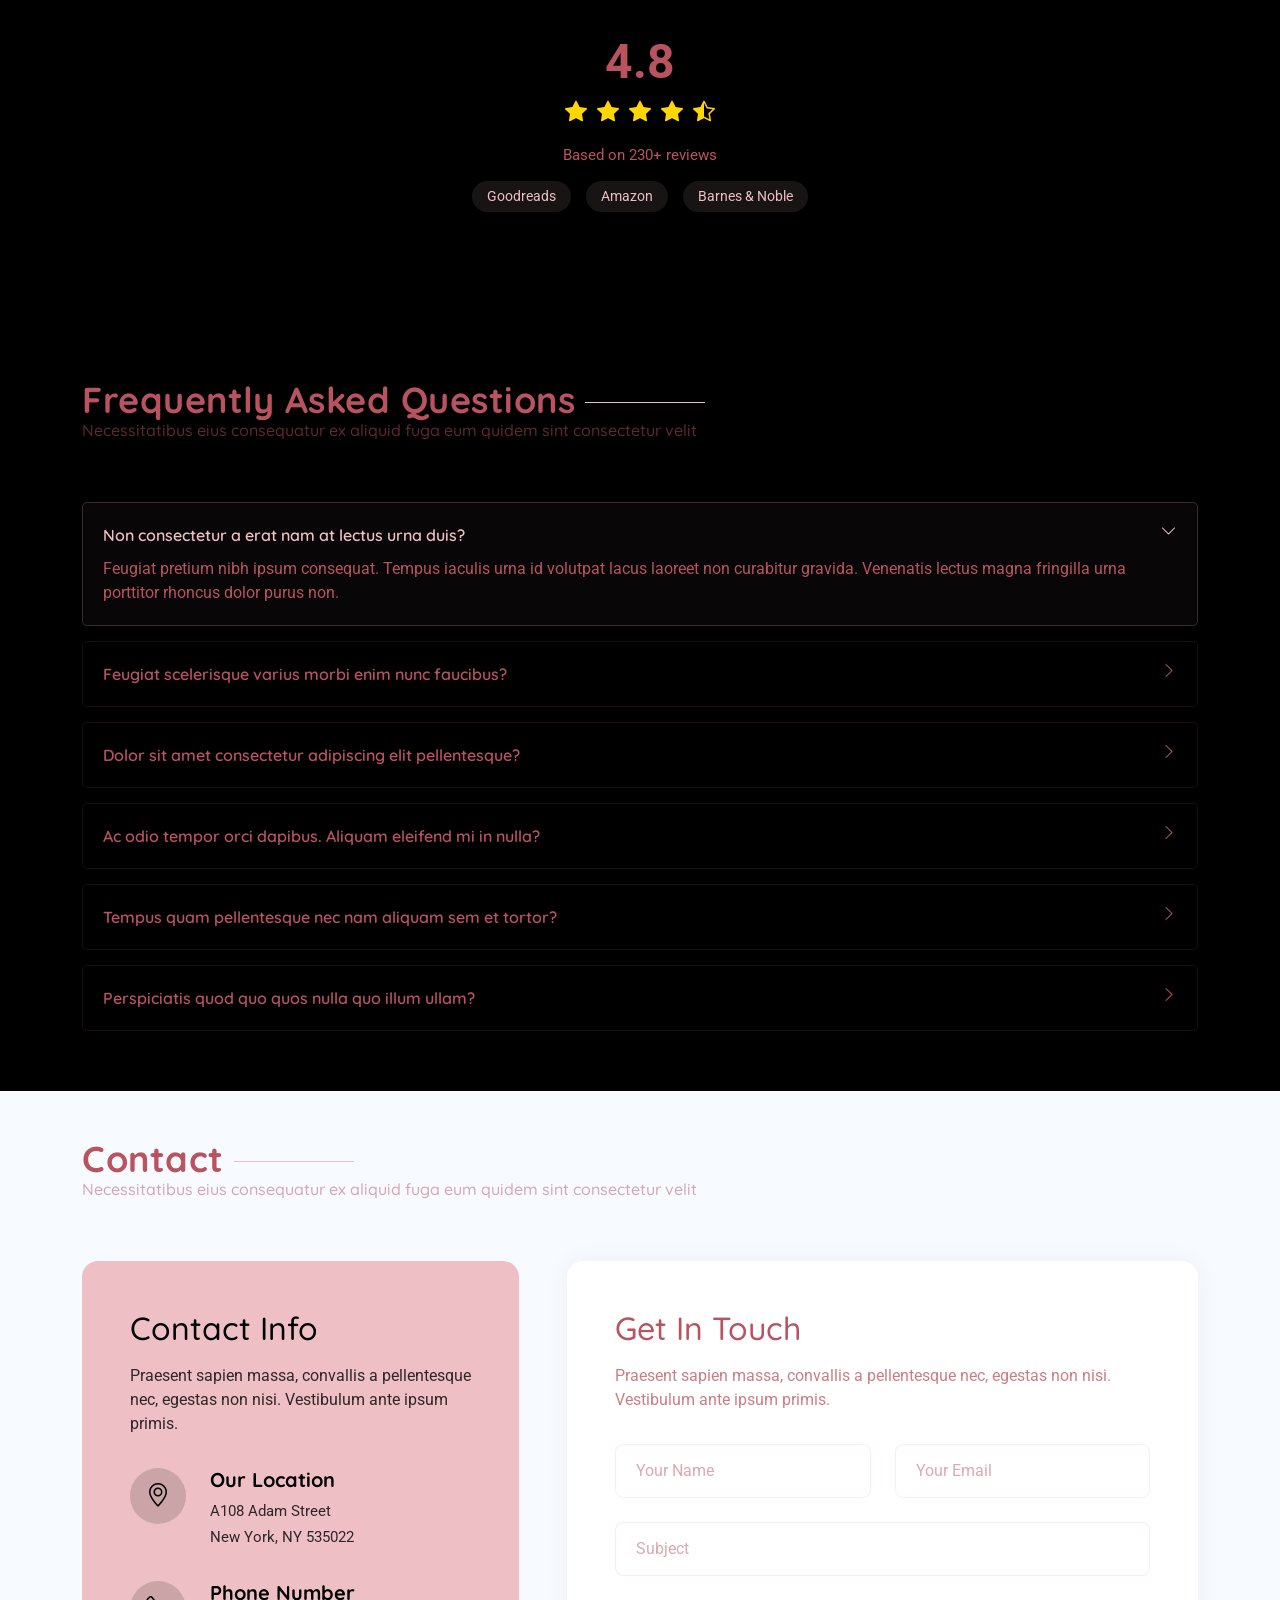
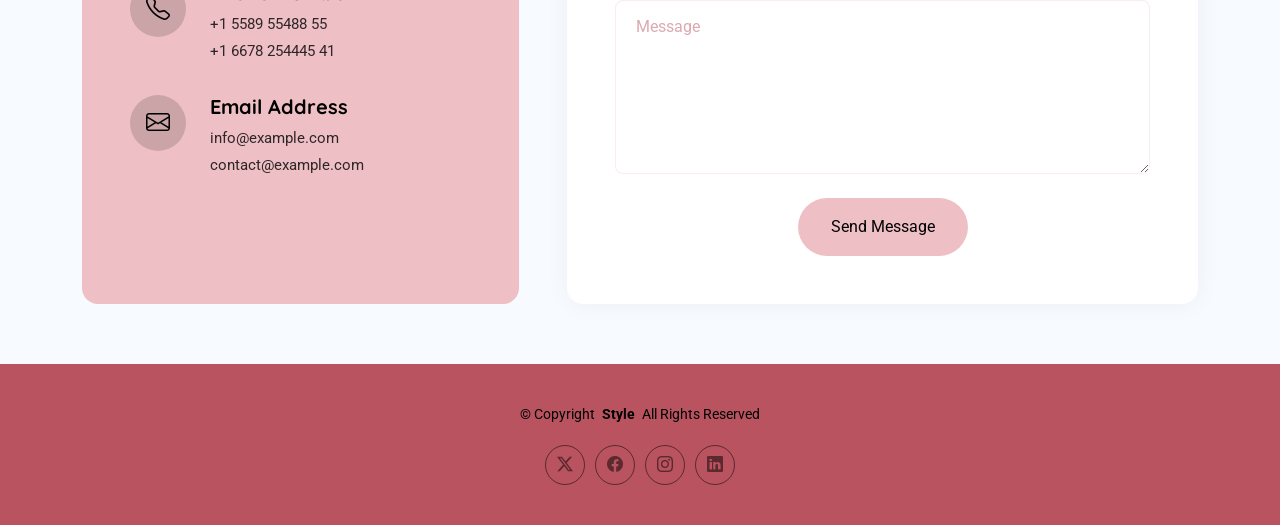
==== commit 5e6245d2: "Update quote text in index.html" ====
--- a/index.html
+++ b/index.html
@@ -182,7 +182,7 @@
               </div>
               <div class="signature-section">
                 <img src="assets/img/misc/signature-1.webp" alt="Signature" class="signature">
-                <p class="quote">Building meaningful digital experiences through creative design and strategic marketing.</p>
+                <p class="quote">Bringing creative ideas to life through design and marketing.</p>
               </div>
             </div>
           </div>
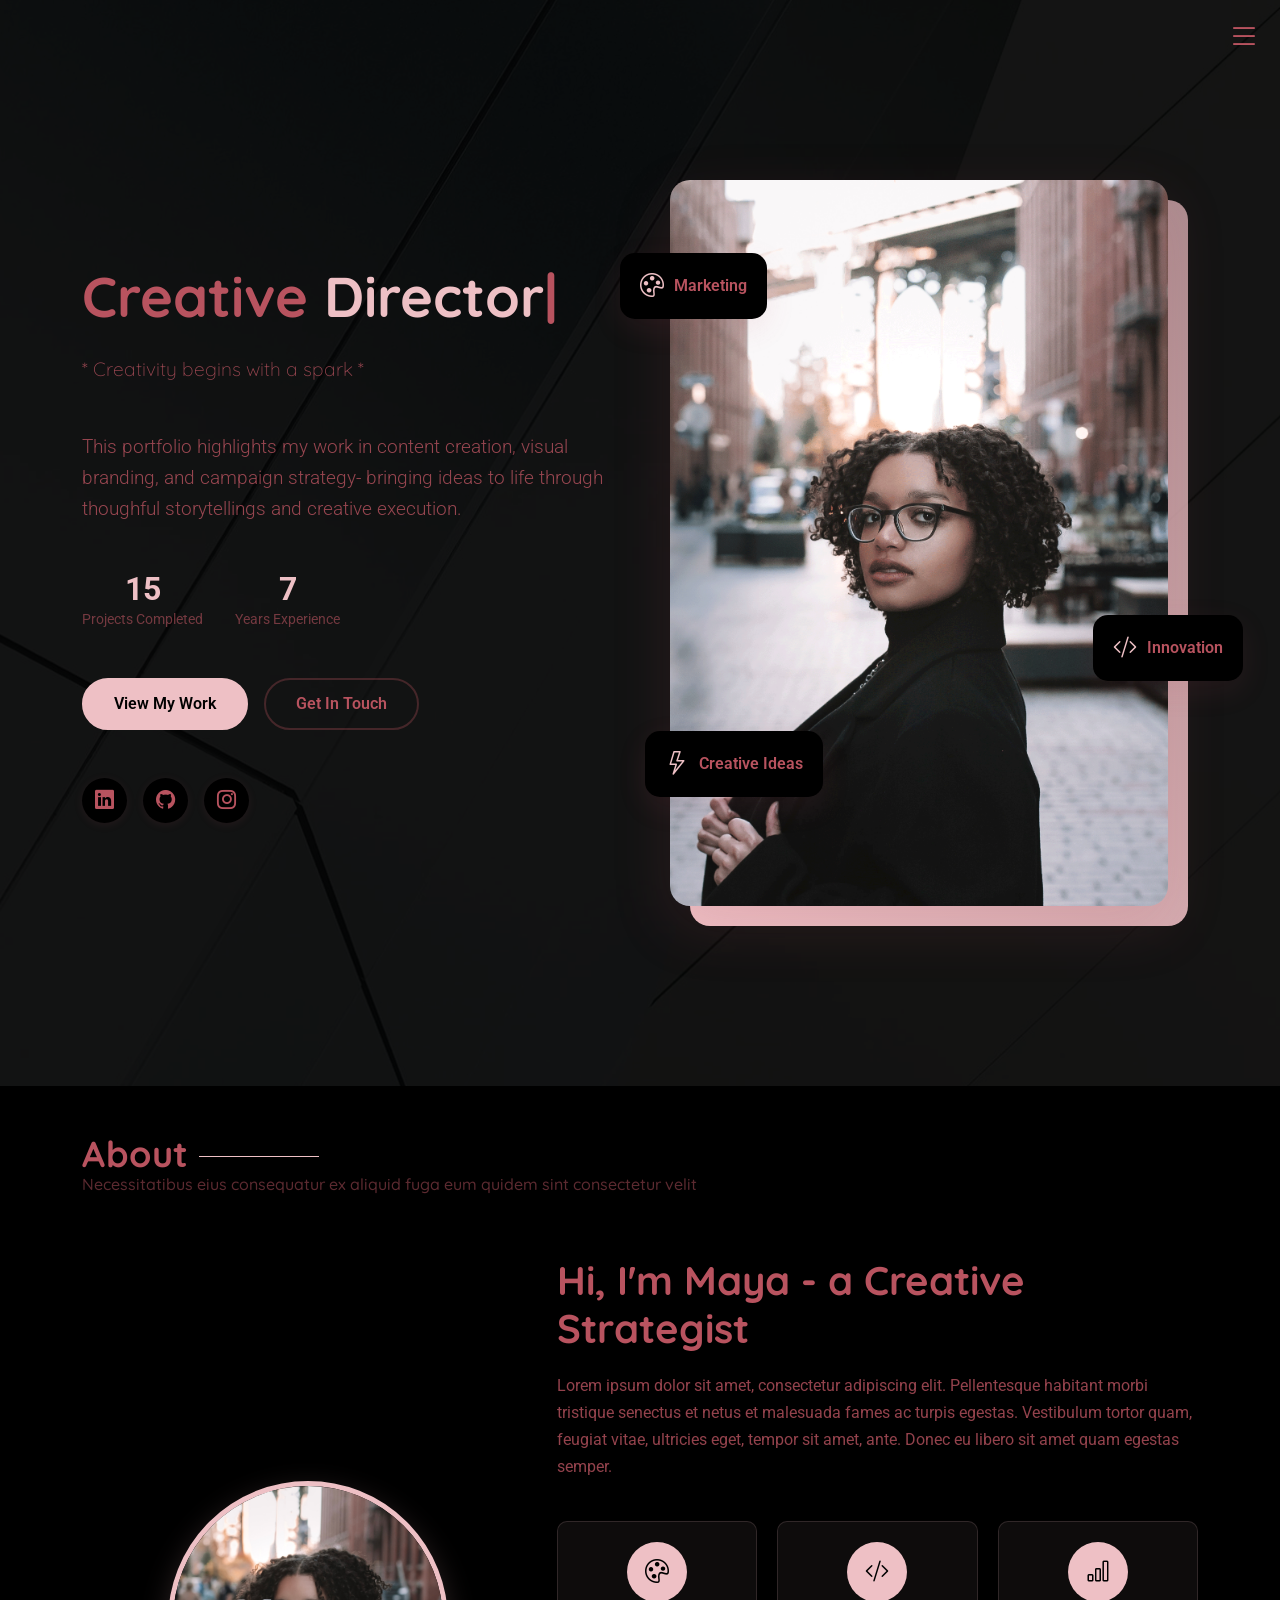
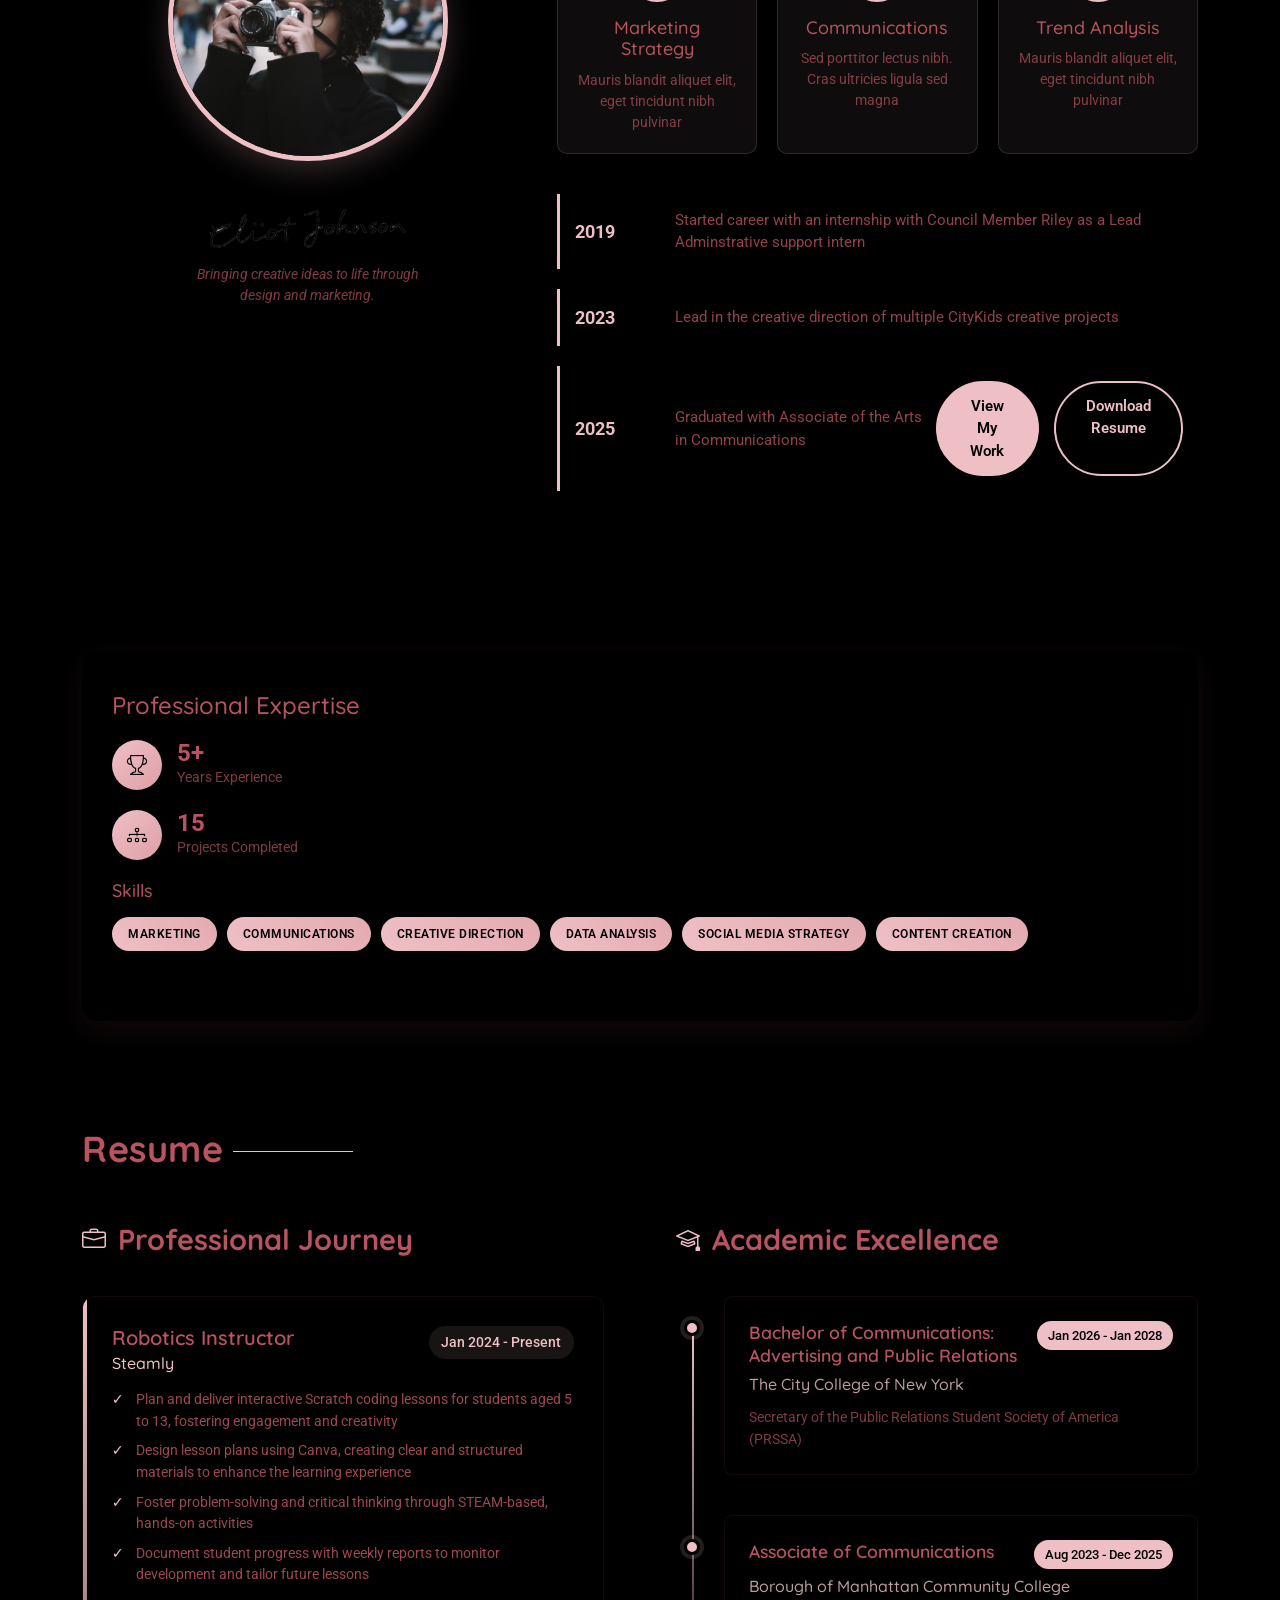
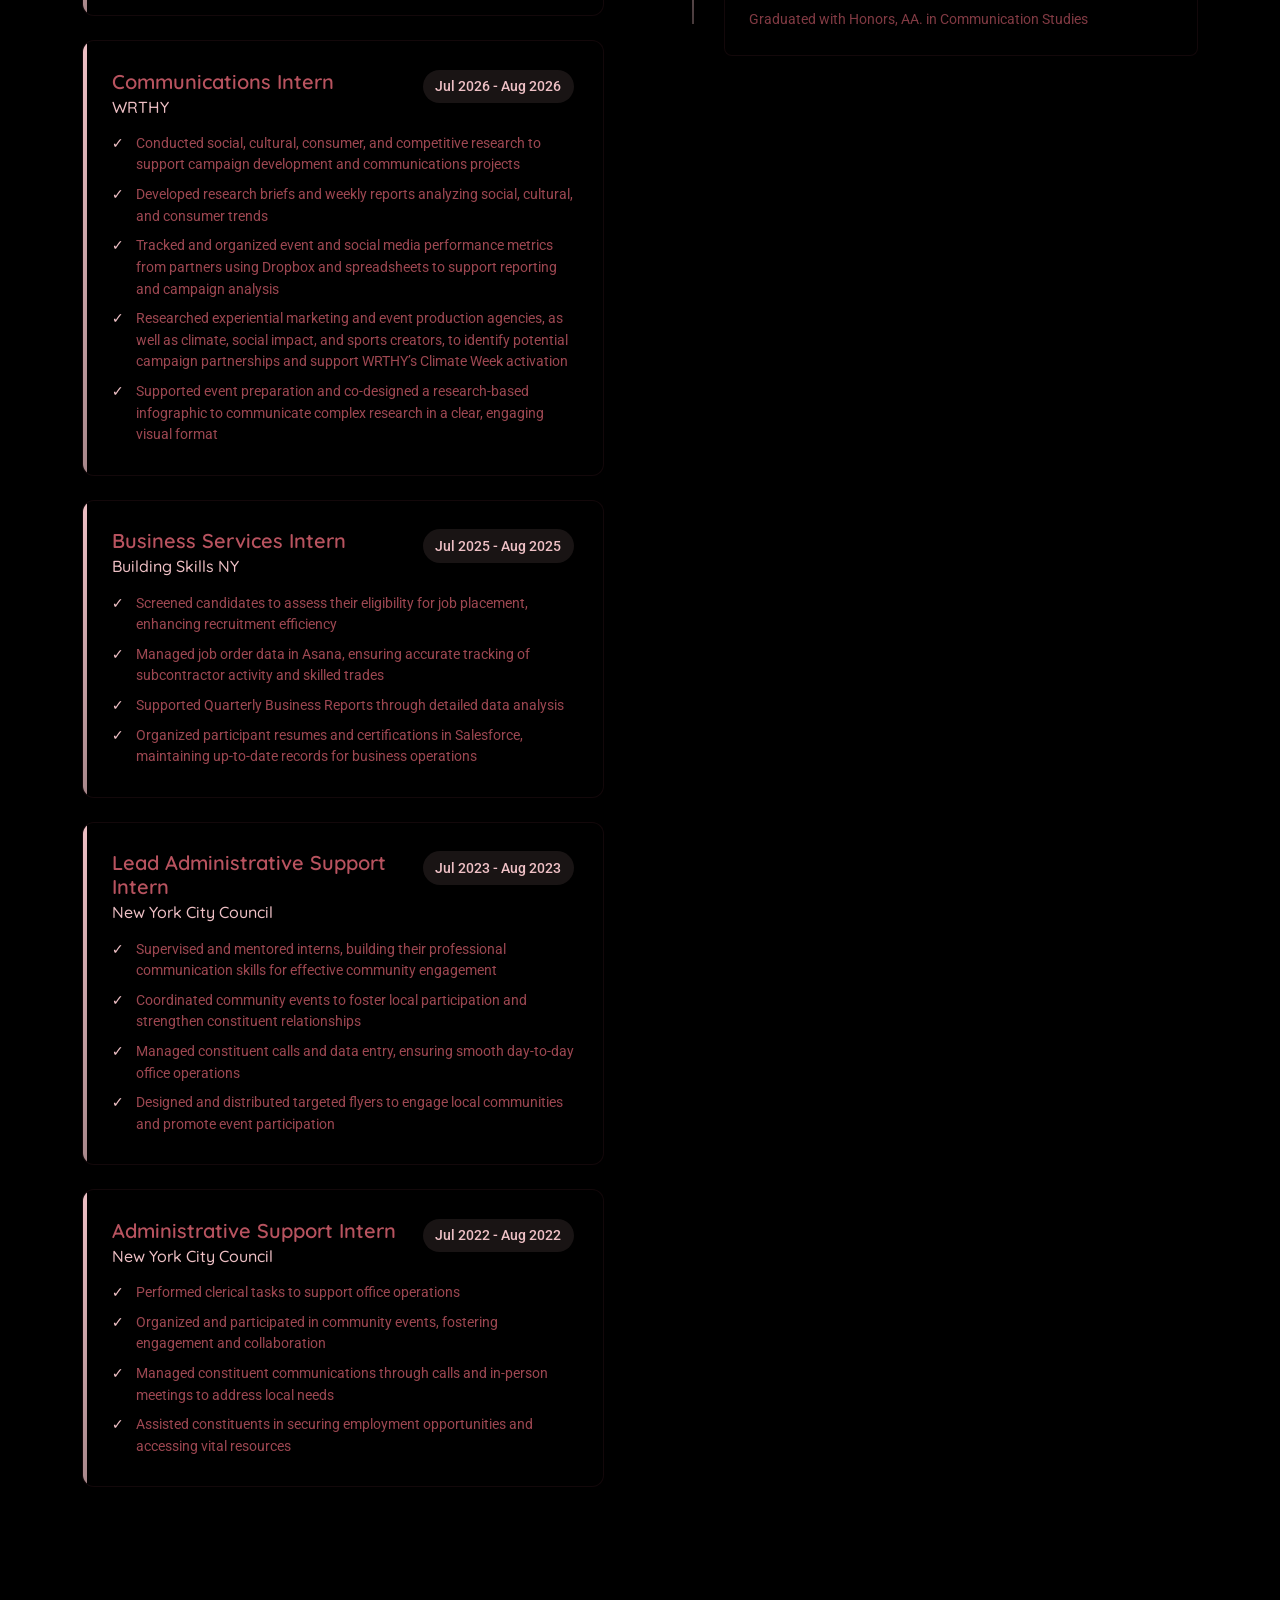
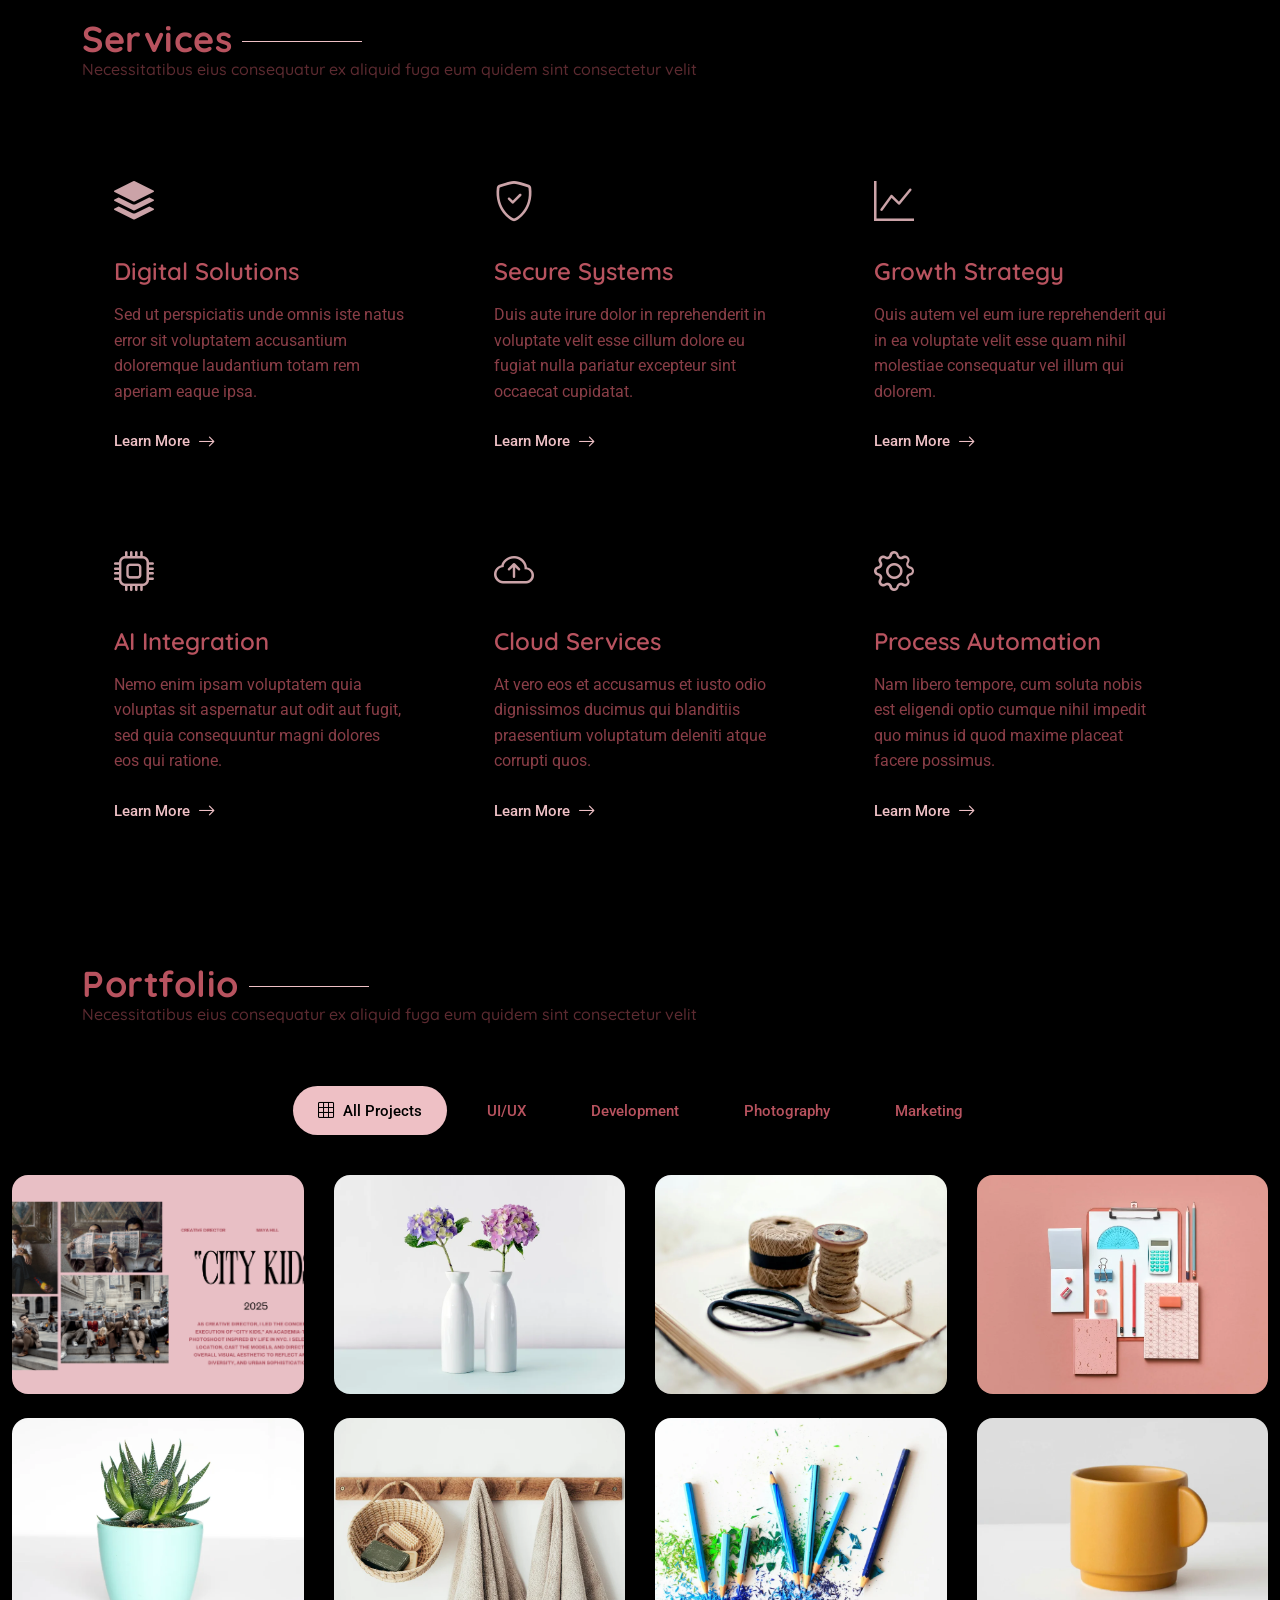
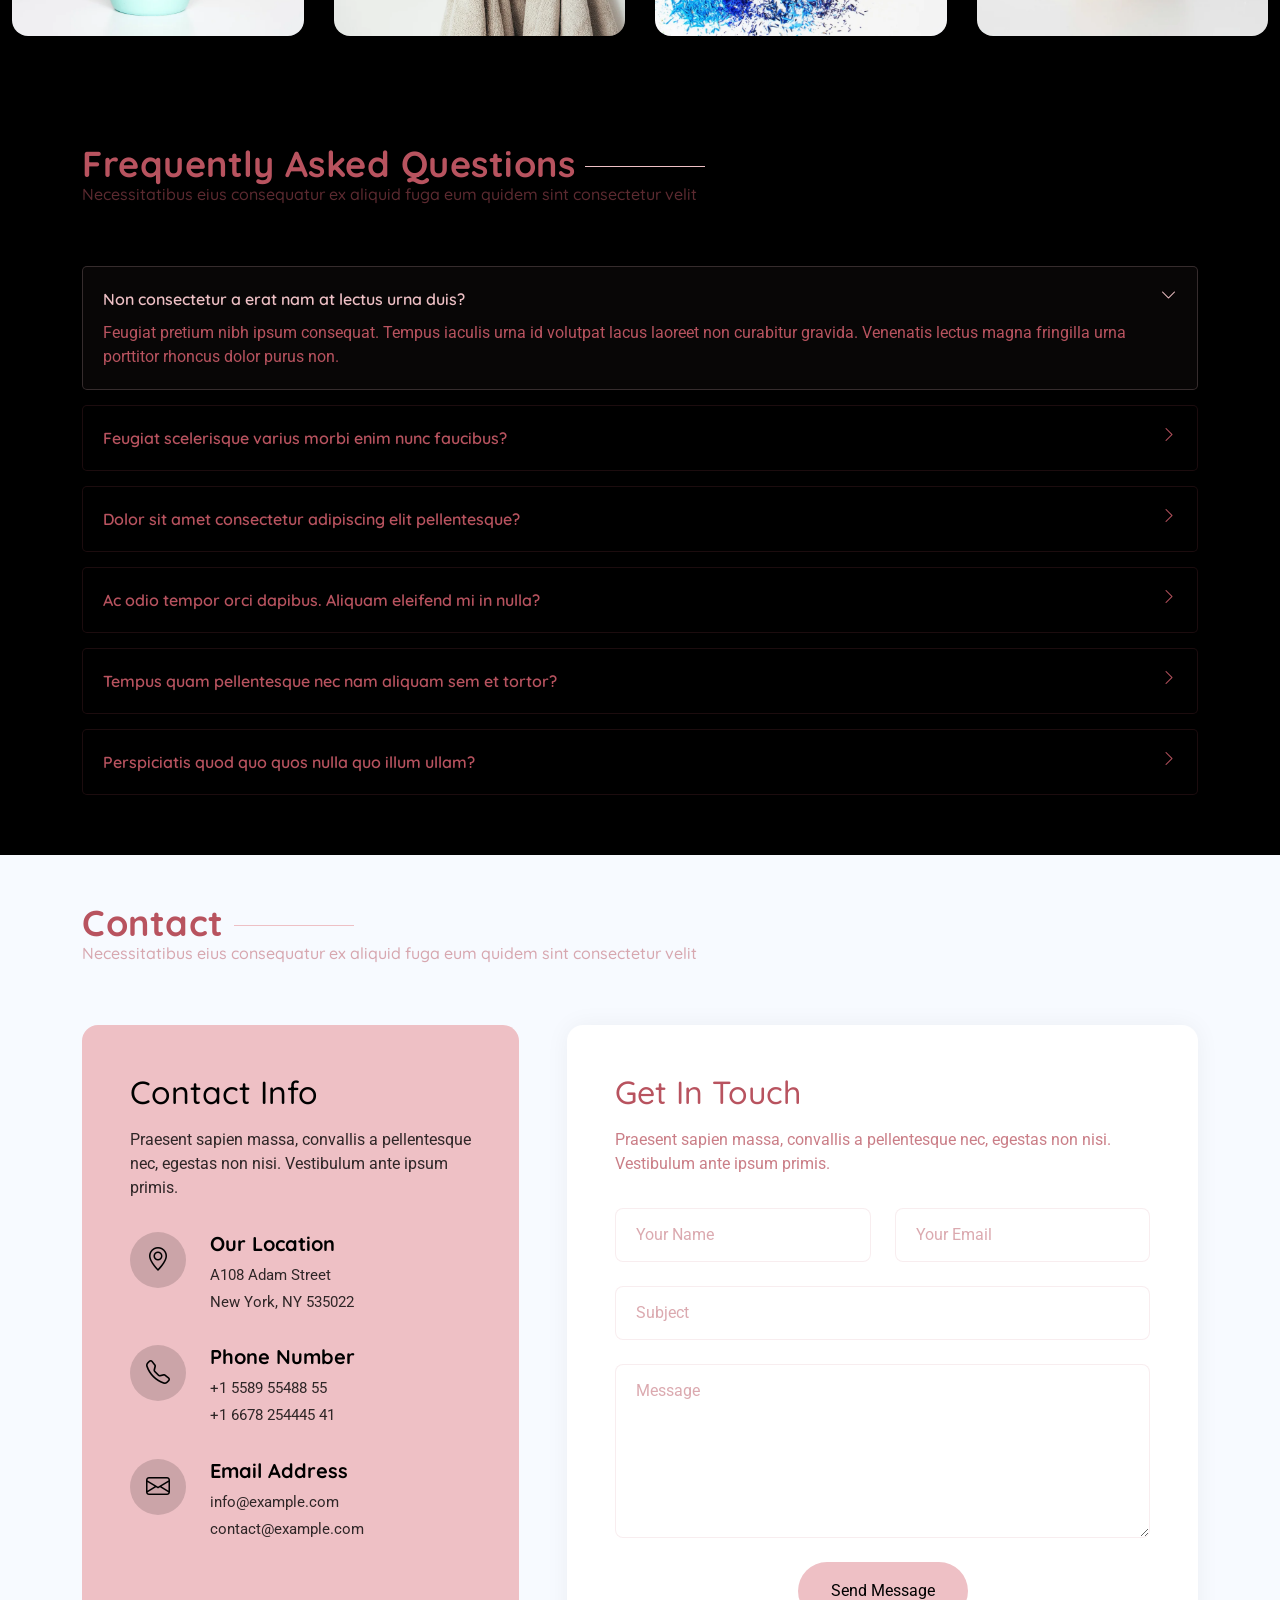
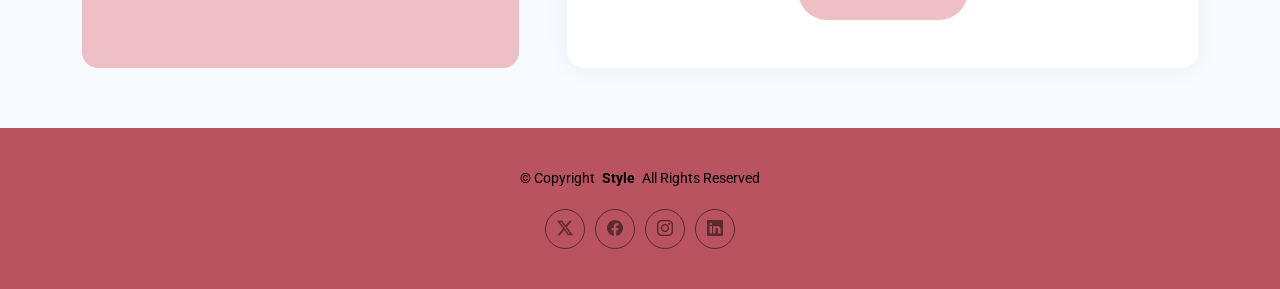
==== commit 4c216a67: "Modify text content and comment out sections in index.html Updated various sections in index.html to" ====
--- a/index.html
+++ b/index.html
@@ -141,11 +141,11 @@
               <div class="floating-elements">
                 <div class="floating-card card-1" data-aos="zoom-in" data-aos-delay="300">
                   <i class="bi bi-palette"></i>
-                  <span>UI/UX Design</span>
+                  <span>Marketing</span>
                 </div>
                 <div class="floating-card card-2" data-aos="zoom-in" data-aos-delay="400">
                   <i class="bi bi-code-slash"></i>
-                  <span>Development</span>
+                  <span>Innovation</span>
                 </div>
                 <div class="floating-card card-3" data-aos="zoom-in" data-aos-delay="500">
                   <i class="bi bi-lightning"></i>
@@ -432,7 +432,7 @@
           <div class="col-lg-12">
             <div class="skills-summary" data-aos="fade-left" data-aos-delay="200">
               <h3>Professional Expertise</h3>
-              <p>Lorem ipsum dolor sit amet, consectetur adipiscing elit. Sed do eiusmod tempor incididunt ut labore et dolore magna aliqua. Ut enim ad minim veniam.</p>
+              <!-- <p>Lorem ipsum dolor sit amet, consectetur adipiscing elit. Sed do eiusmod tempor incididunt ut labore et dolore magna aliqua. Ut enim ad minim veniam.</p> -->
 
               <div class="summary-stats">
                 <div class="stat-item" data-aos="zoom-in" data-aos-delay="300">
@@ -492,7 +492,7 @@
       <!-- Section Title -->
       <div class="container section-title">
         <h2>Resume</h2>
-        <p>Necessitatibus eius consequatur ex aliquid fuga eum quidem sint consectetur velit</p>
+        <!-- <p>Necessitatibus eius consequatur ex aliquid fuga eum quidem sint consectetur velit</p> -->
       </div><!-- End Section Title -->
 
       <div class="container" data-aos="fade-up" data-aos-delay="100">
@@ -502,7 +502,7 @@
             <div class="experience-section">
               <div class="section-header">
                 <h2><i class="bi bi-briefcase"></i> Professional Journey</h2>
-                <p class="section-subtitle">Pellentesque habitant morbi tristique senectus et netus et malesuada fames ac turpis egestas vestibulum tortor quam.</p>
+                <!-- <p class="section-subtitle">Pellentesque habitant morbi tristique senectus et netus et malesuada fames ac turpis egestas vestibulum tortor quam.</p> -->
               </div>
 
               <div class="experience-cards">
@@ -535,7 +535,7 @@
                     <span class="duration">Jan 2024 - Present</span>
                   </div>
                   <div class="card-body">
-                    <p>Vestibulum ante ipsum primis in faucibus orci luctus et ultrices posuere cubilia curae mauris viverra veniam sit amet lacus cursus.</p>
+                    <!-- <p>Vestibulum ante ipsum primis in faucibus orci luctus et ultrices posuere cubilia curae mauris viverra veniam sit amet lacus cursus.</p> -->
                     <ul class="achievements">
                       <li>Plan and deliver interactive Scratch coding lessons for students aged 5 to 13, fostering engagement and creativity</li>
                       <li>Design lesson plans using Canva, creating clear and structured materials to enhance the learning experience</li>
@@ -554,7 +554,7 @@
                     <span class="duration">Jul 2026 - Aug 2026</span>
                   </div>
                   <div class="card-body">
-                    <p>Vestibulum ante ipsum primis in faucibus orci luctus et ultrices posuere cubilia curae mauris viverra veniam sit amet lacus cursus.</p>
+                    <!-- <p>Vestibulum ante ipsum primis in faucibus orci luctus et ultrices posuere cubilia curae mauris viverra veniam sit amet lacus cursus.</p> -->
                     <ul class="achievements">
                       <li>Conducted social, cultural, consumer, and competitive research to support campaign development and communications projects</li>
                       <li>Developed research briefs and weekly reports analyzing social, cultural, and consumer trends</li>
@@ -575,7 +575,7 @@
                     <span class="duration">Jul 2025 - Aug 2025</span>
                   </div>
                   <div class="card-body">
-                    <p>Vestibulum ante ipsum primis in faucibus orci luctus et ultrices posuere cubilia curae mauris viverra veniam sit amet lacus cursus.</p>
+                    <!-- <p>Vestibulum ante ipsum primis in faucibus orci luctus et ultrices posuere cubilia curae mauris viverra veniam sit amet lacus cursus.</p> -->
                     <ul class="achievements">
                       <li>Screened candidates to assess their eligibility for job placement, enhancing recruitment efficiency</li>
                       <li>Managed job order data in Asana, ensuring accurate tracking of subcontractor activity and skilled trades</li>
@@ -595,7 +595,7 @@
                     <span class="duration">Jul 2023 - Aug 2023</span>
                   </div>
                   <div class="card-body">
-                    <p>Vestibulum ante ipsum primis in faucibus orci luctus et ultrices posuere cubilia curae mauris viverra veniam sit amet lacus cursus.</p>
+                    <!-- <p>Vestibulum ante ipsum primis in faucibus orci luctus et ultrices posuere cubilia curae mauris viverra veniam sit amet lacus cursus.</p> -->
                     <ul class="achievements">
                       <li>Supervised and mentored interns, building their professional communication skills for effective community engagement</li>
                       <li>Coordinated community events to foster local participation and strengthen constituent relationships</li>
@@ -614,7 +614,7 @@
                     <span class="duration">Jul 2022 - Aug 2022</span>
                   </div>
                   <div class="card-body">
-                    <p>Vestibulum ante ipsum primis in faucibus orci luctus et ultrices posuere cubilia curae mauris viverra veniam sit amet lacus cursus.</p>
+                    <!-- <p>Vestibulum ante ipsum primis in faucibus orci luctus et ultrices posuere cubilia curae mauris viverra veniam sit amet lacus cursus.</p> -->
                     <ul class="achievements">
                       <li>Performed clerical tasks to support office operations</li>
                       <li>Organized and participated in community events, fostering engagement and collaboration</li>
@@ -632,7 +632,7 @@
             <div class="education-section">
               <div class="section-header">
                 <h2><i class="bi bi-mortarboard"></i> Academic Excellence</h2>
-                <p class="section-subtitle">Lorem ipsum dolor sit amet consectetuer adipiscing elit aenean commodo ligula eget dolor aenean massa.</p>
+                <!-- <p class="section-subtitle">Lorem ipsum dolor sit amet consectetuer adipiscing elit aenean commodo ligula eget dolor aenean massa.</p> -->
               </div>
 
               <div class="education-timeline">
@@ -1010,14 +1010,15 @@
     </section><!-- /Portfolio Section -->
 
     <!-- Testimonials Section -->
+          <!--
     <section id="testimonials" class="testimonials section">
       <!-- Section Title -->
-      <div class="container section-title">
+      <!-- <div class="container section-title">
         <h2>Testimonials</h2>
         <p>Necessitatibus eius consequatur ex aliquid fuga eum quidem sint consectetur velit</p>
       </div><!-- End Section Title -->
 
-      <div class="container" data-aos="fade-up" data-aos-delay="100">
+      <!-- <div class="container" data-aos="fade-up" data-aos-delay="100">
 
         <div class="row">
           <div class="col-12">
@@ -1122,9 +1123,9 @@
                         </div>
                       </div>
                     </div>
-                  </div><!-- End testimonial item -->
-
-                  <div class="swiper-slide">
+                  </div><!-- End testimonial item --> 
+
+                  <!-- <div class="swiper-slide">
                     <div class="testimonial-item">
                       <div class="stars">
                         <i class="bi bi-star-fill"></i>
@@ -1144,9 +1145,9 @@
                         </div>
                       </div>
                     </div>
-                  </div><!-- End testimonial item -->
-
-                  <div class="swiper-slide">
+                  </div><!-- End testimonial item --> 
+
+                  <!-- <div class="swiper-slide">
                     <div class="testimonial-item">
                       <div class="stars">
                         <i class="bi bi-star-fill"></i>
@@ -1166,9 +1167,9 @@
                         </div>
                       </div>
                     </div>
-                  </div><!-- End testimonial item -->
-
-                  <div class="swiper-slide">
+                  </div><!-- End testimonial item --> 
+
+                  <!-- <div class="swiper-slide">
                     <div class="testimonial-item">
                       <div class="stars">
                         <i class="bi bi-star-fill"></i>
@@ -1188,9 +1189,9 @@
                         </div>
                       </div>
                     </div>
-                  </div><!-- End testimonial item -->
-
-                </div>
+                  </div><!-- End testimonial item --> 
+
+                <!-- </div>
                 <div class="swiper-pagination"></div>
               </div>
             </div>
@@ -1218,7 +1219,7 @@
           </div>
         </div>
       </div>
-    </section><!-- /Testimonials Section -->
+    </section><!-- /Testimonials Section --> 
 
     <!-- Faq Section -->
     <section id="faq" class="faq section">
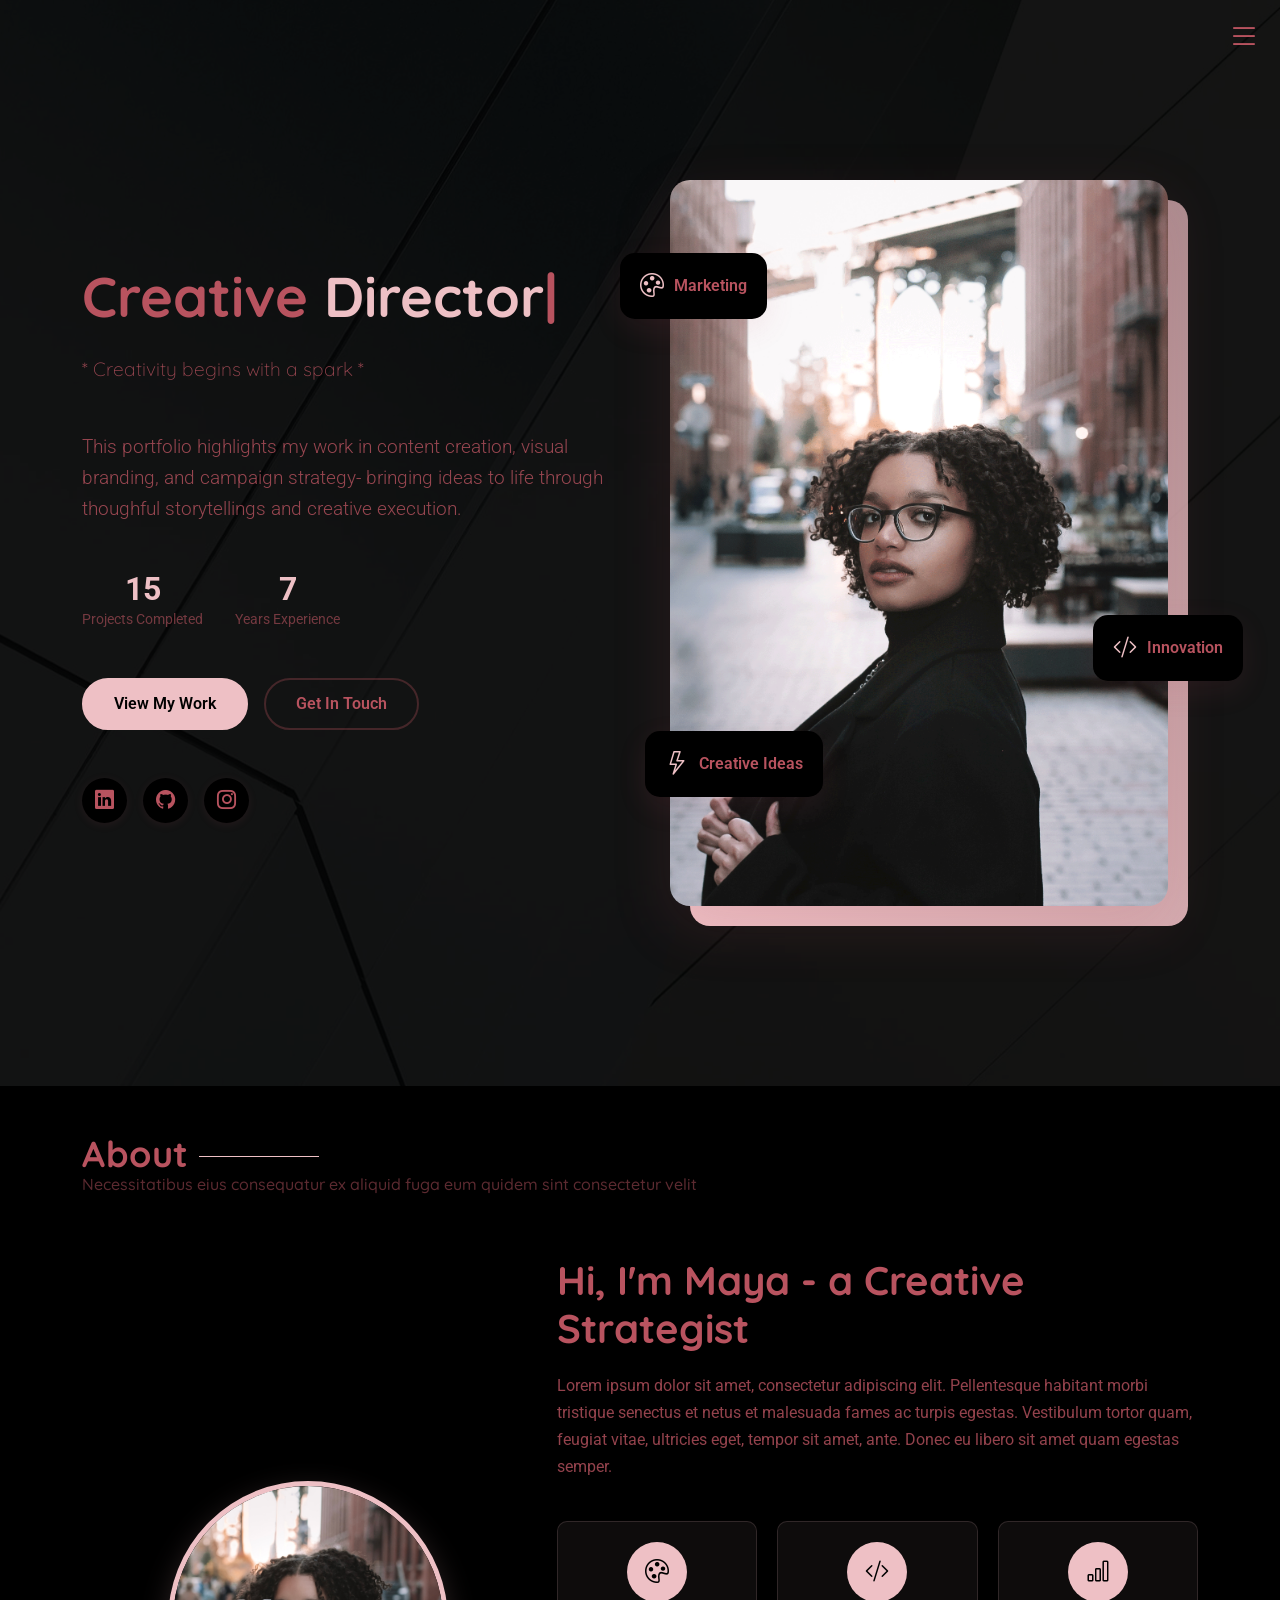
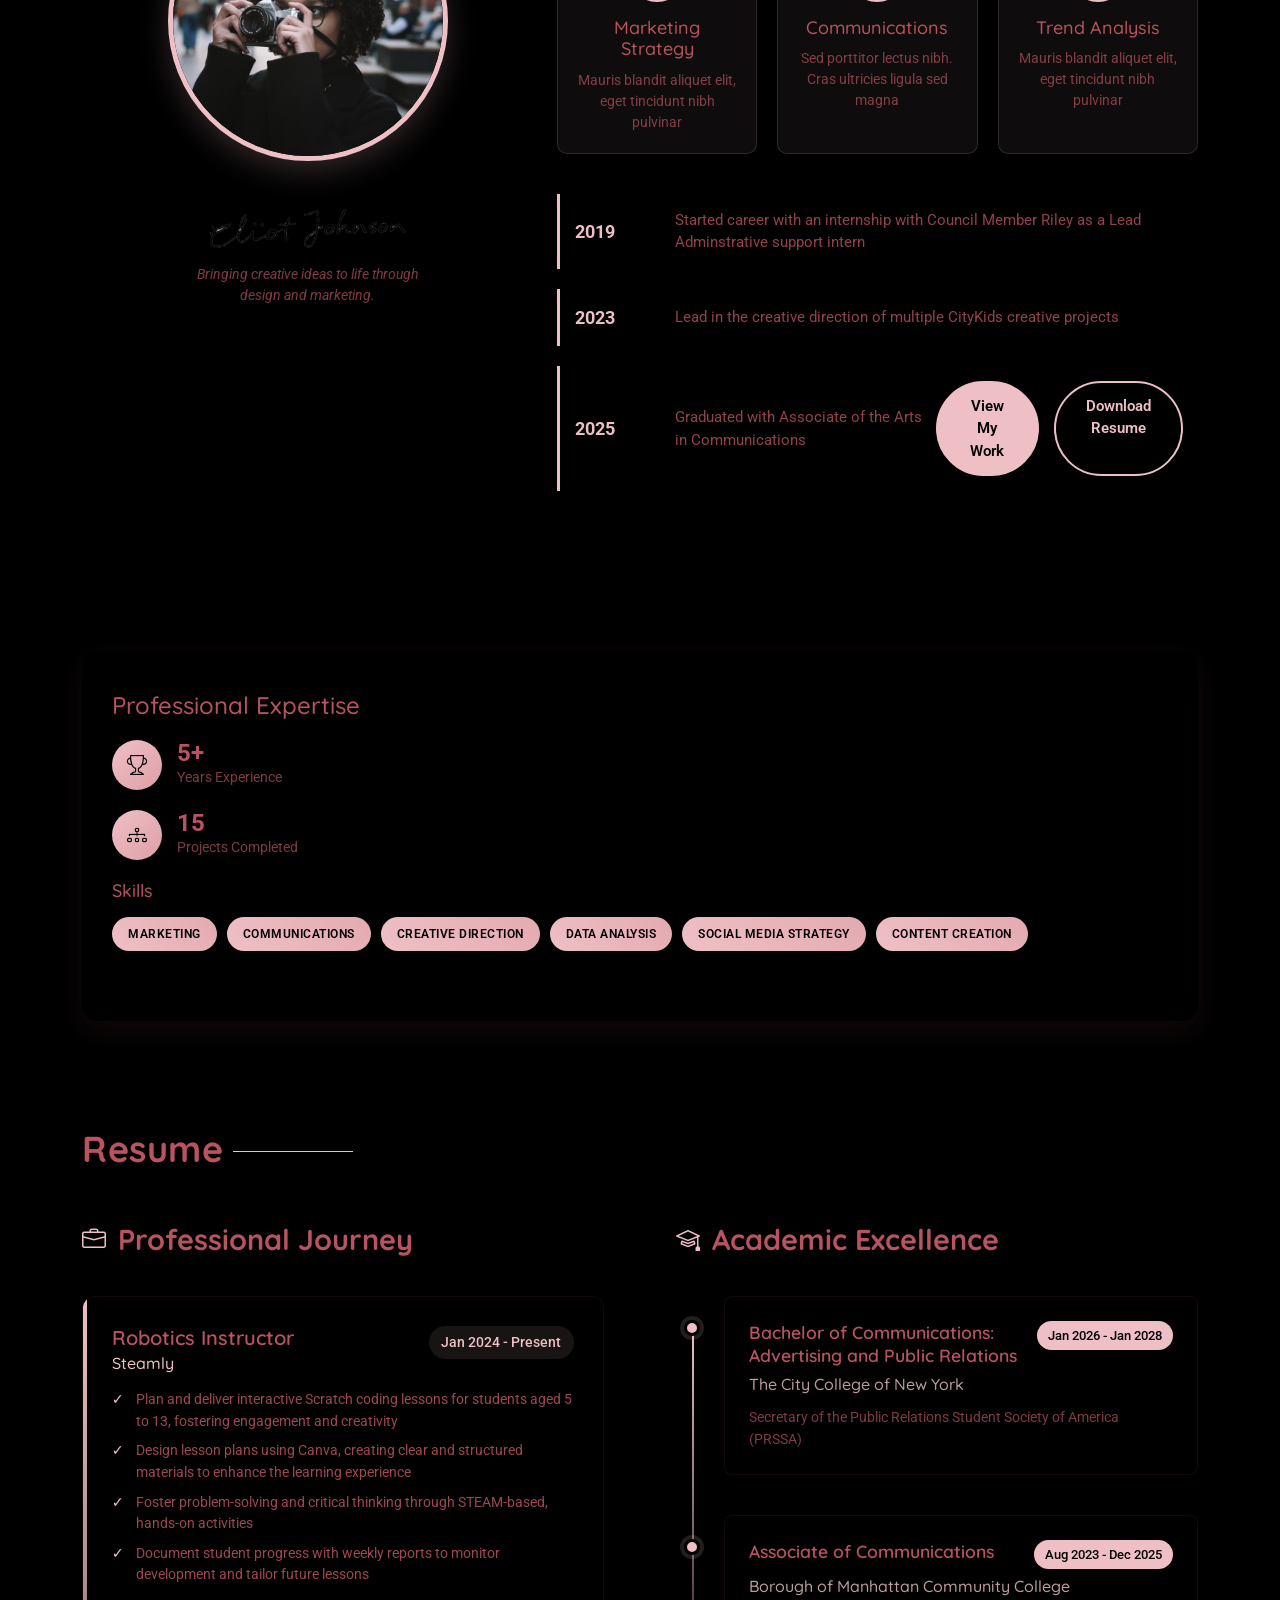
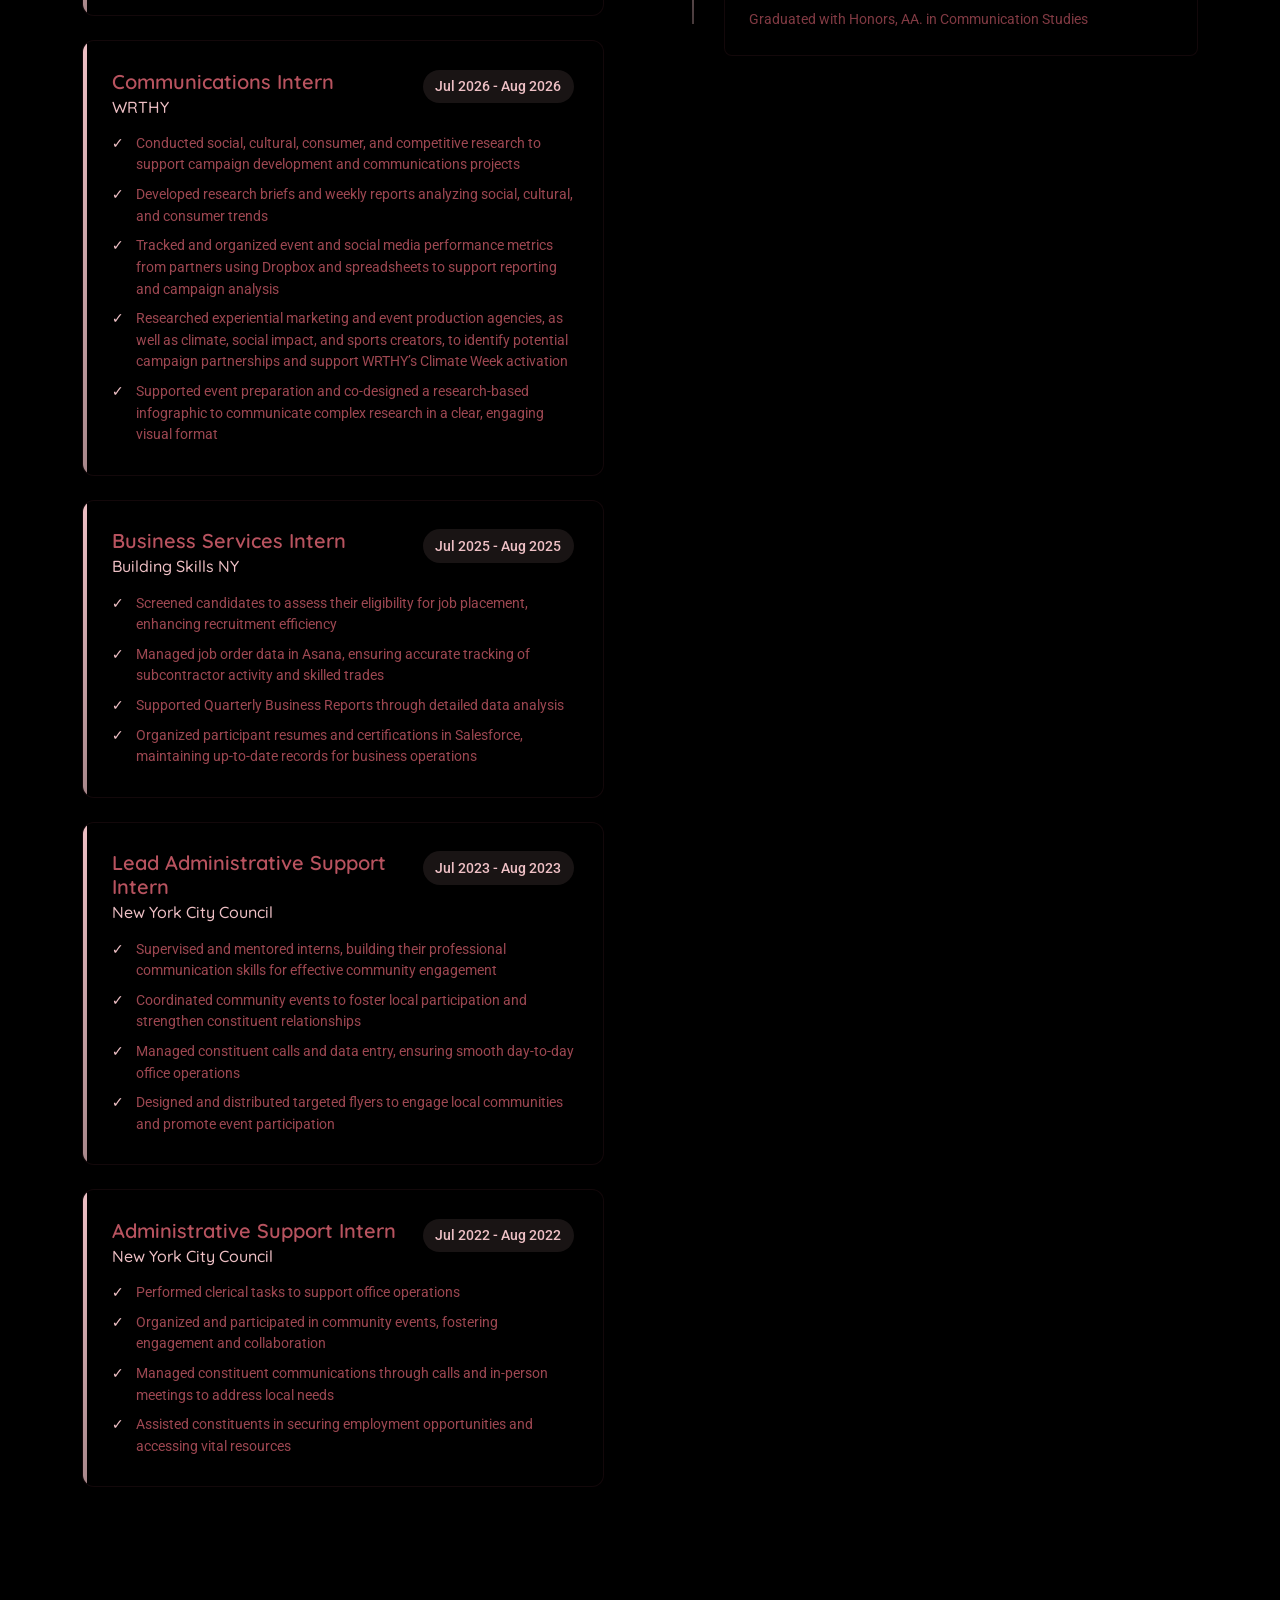
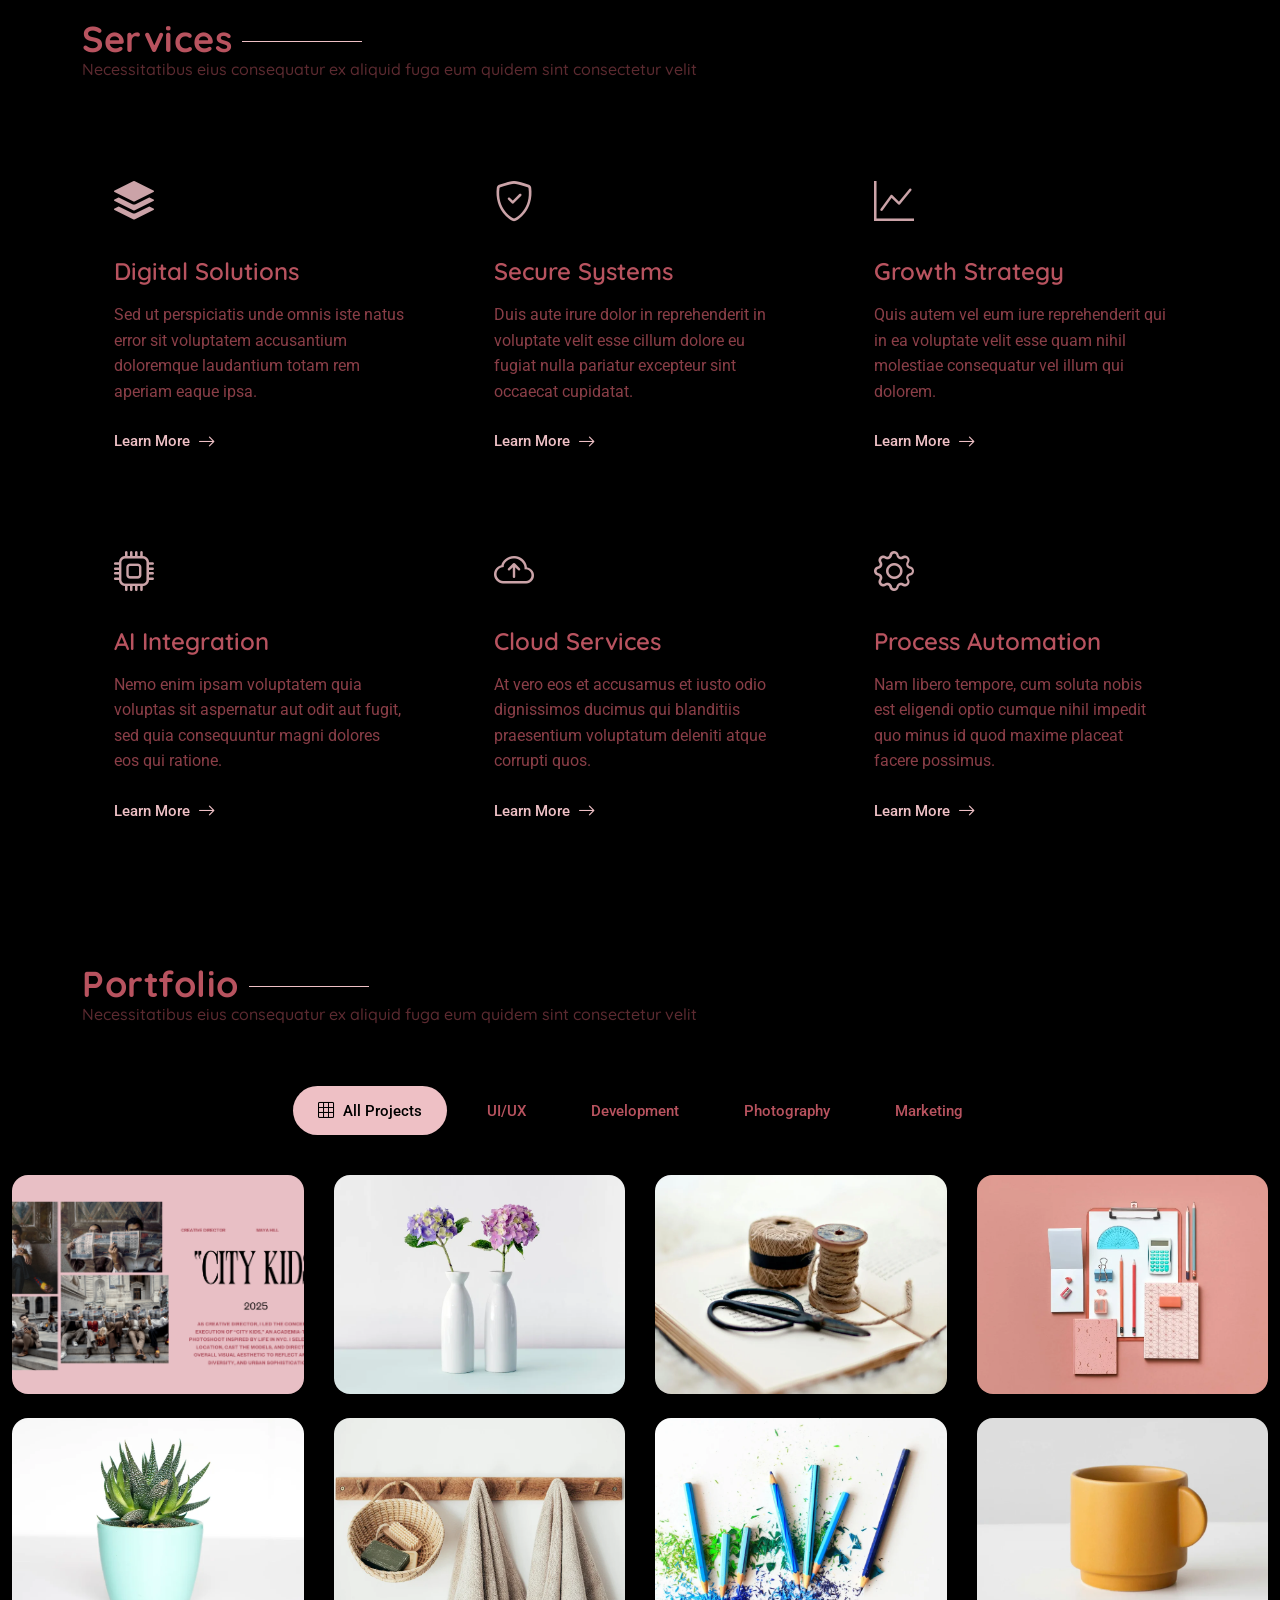
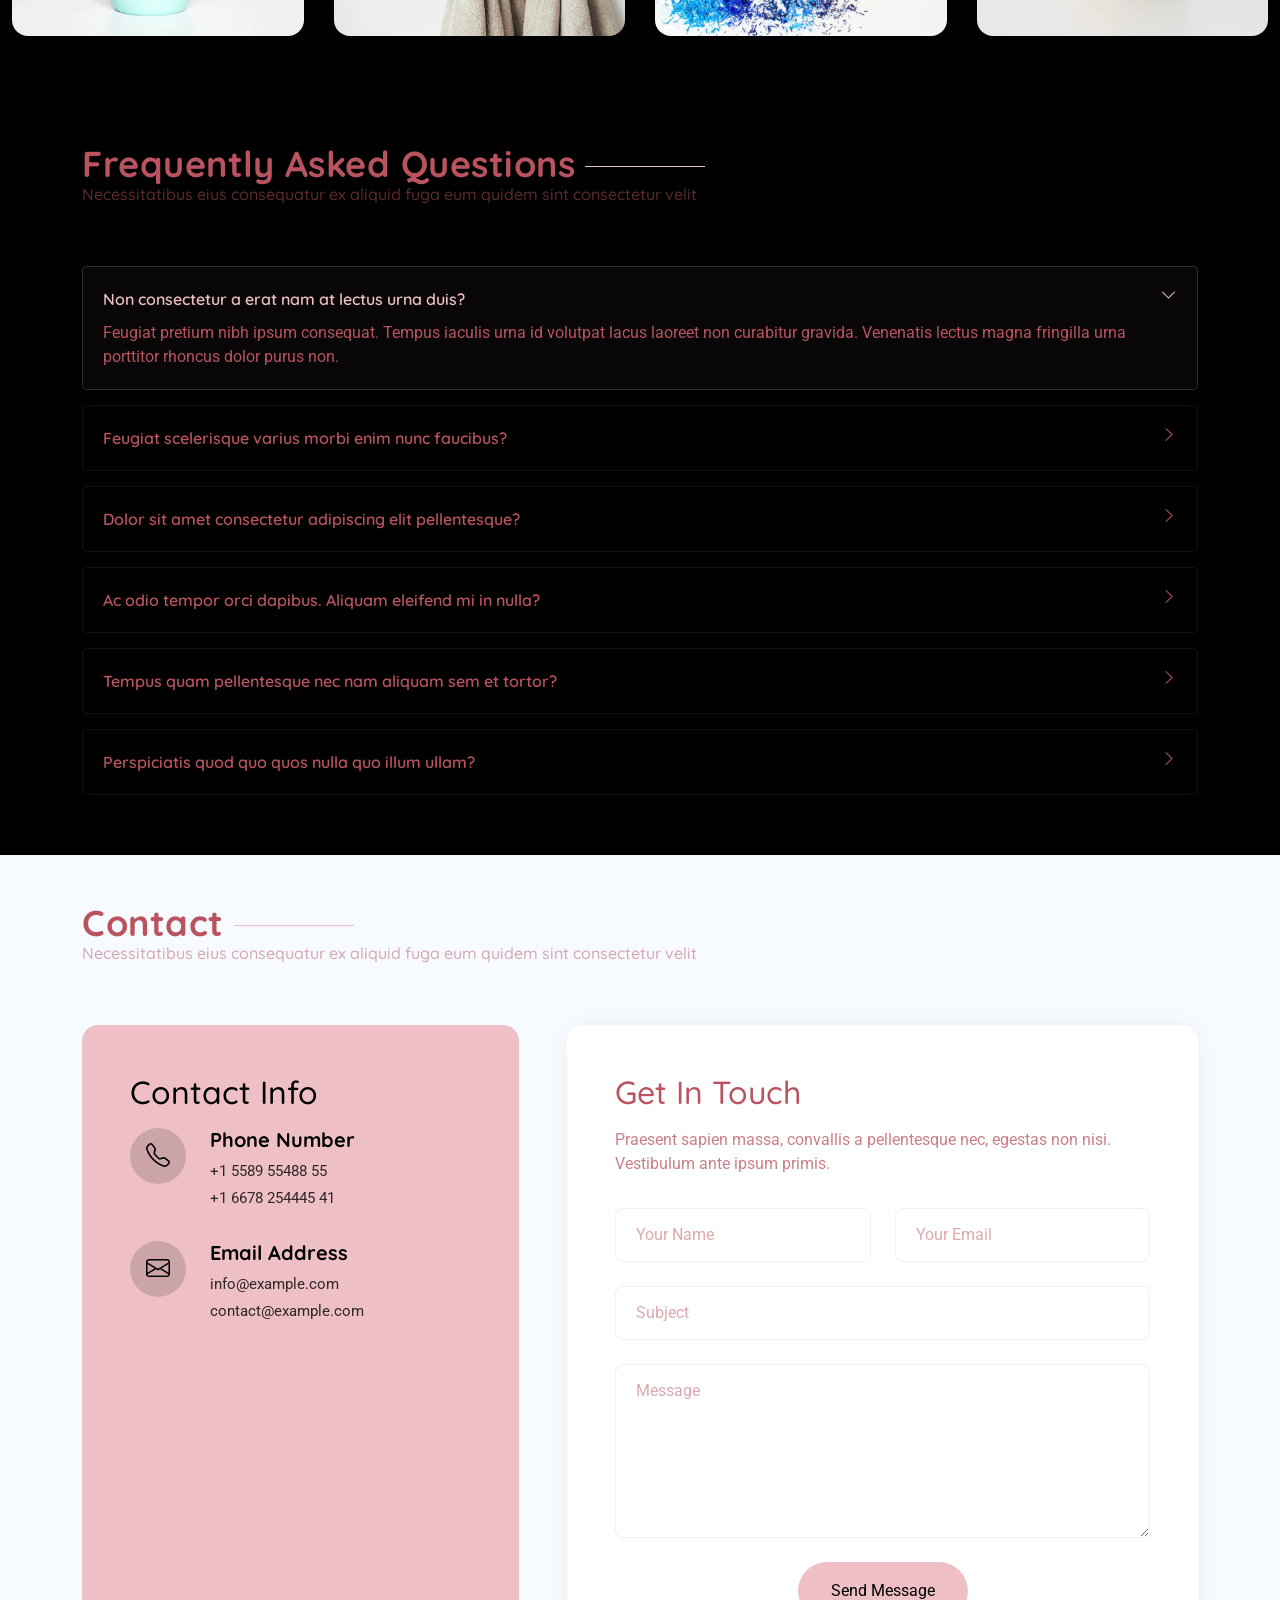
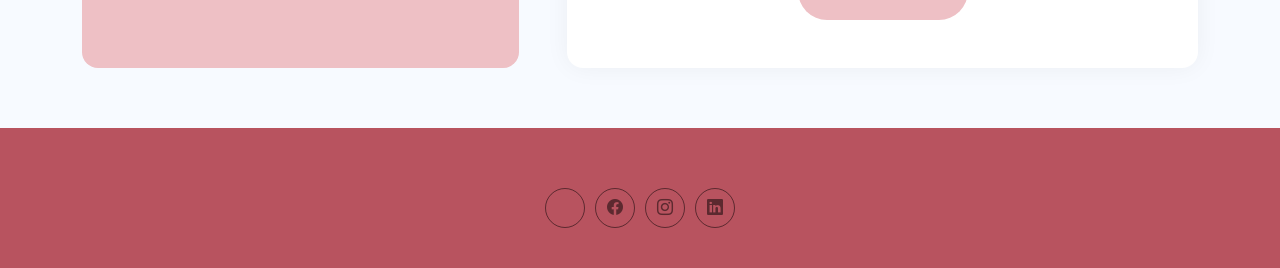
==== commit 348a2dd1: "Comment out sections in index.html Comment out contact info and copyright sections in footer." ====
--- a/index.html
+++ b/index.html
@@ -1311,9 +1311,9 @@
           <div class="col-lg-5">
             <div class="info-box" data-aos="fade-up" data-aos-delay="200">
               <h3>Contact Info</h3>
-              <p>Praesent sapien massa, convallis a pellentesque nec, egestas non nisi. Vestibulum ante ipsum primis.</p>
-
-              <div class="info-item" data-aos="fade-up" data-aos-delay="300">
+              <!-- <p>Praesent sapien massa, convallis a pellentesque nec, egestas non nisi. Vestibulum ante ipsum primis.</p> -->
+
+              <!-- <div class="info-item" data-aos="fade-up" data-aos-delay="300">
                 <div class="icon-box">
                   <i class="bi bi-geo-alt"></i>
                 </div>
@@ -1322,7 +1322,7 @@
                   <p>A108 Adam Street</p>
                   <p>New York, NY 535022</p>
                 </div>
-              </div>
+              </div> -->
 
               <div class="info-item" data-aos="fade-up" data-aos-delay="400">
                 <div class="icon-box">
@@ -1397,11 +1397,11 @@
   <footer id="footer" class="footer dark-background">
 
     <div class="container">
-      <div class="copyright text-center ">
+      <!-- <div class="copyright text-center ">
         <p>© <span>Copyright</span> <strong class="px-1 sitename">Style</strong> <span>All Rights Reserved</span></p>
-      </div>
+      </div> -->
       <div class="social-links d-flex justify-content-center">
-        <a href=""><i class="bi bi-twitter-x"></i></a>
+        <a href=""><i class="bi bi-email"></i></a>
         <a href=""><i class="bi bi-facebook"></i></a>
         <a href=""><i class="bi bi-instagram"></i></a>
         <a href=""><i class="bi bi-linkedin"></i></a>
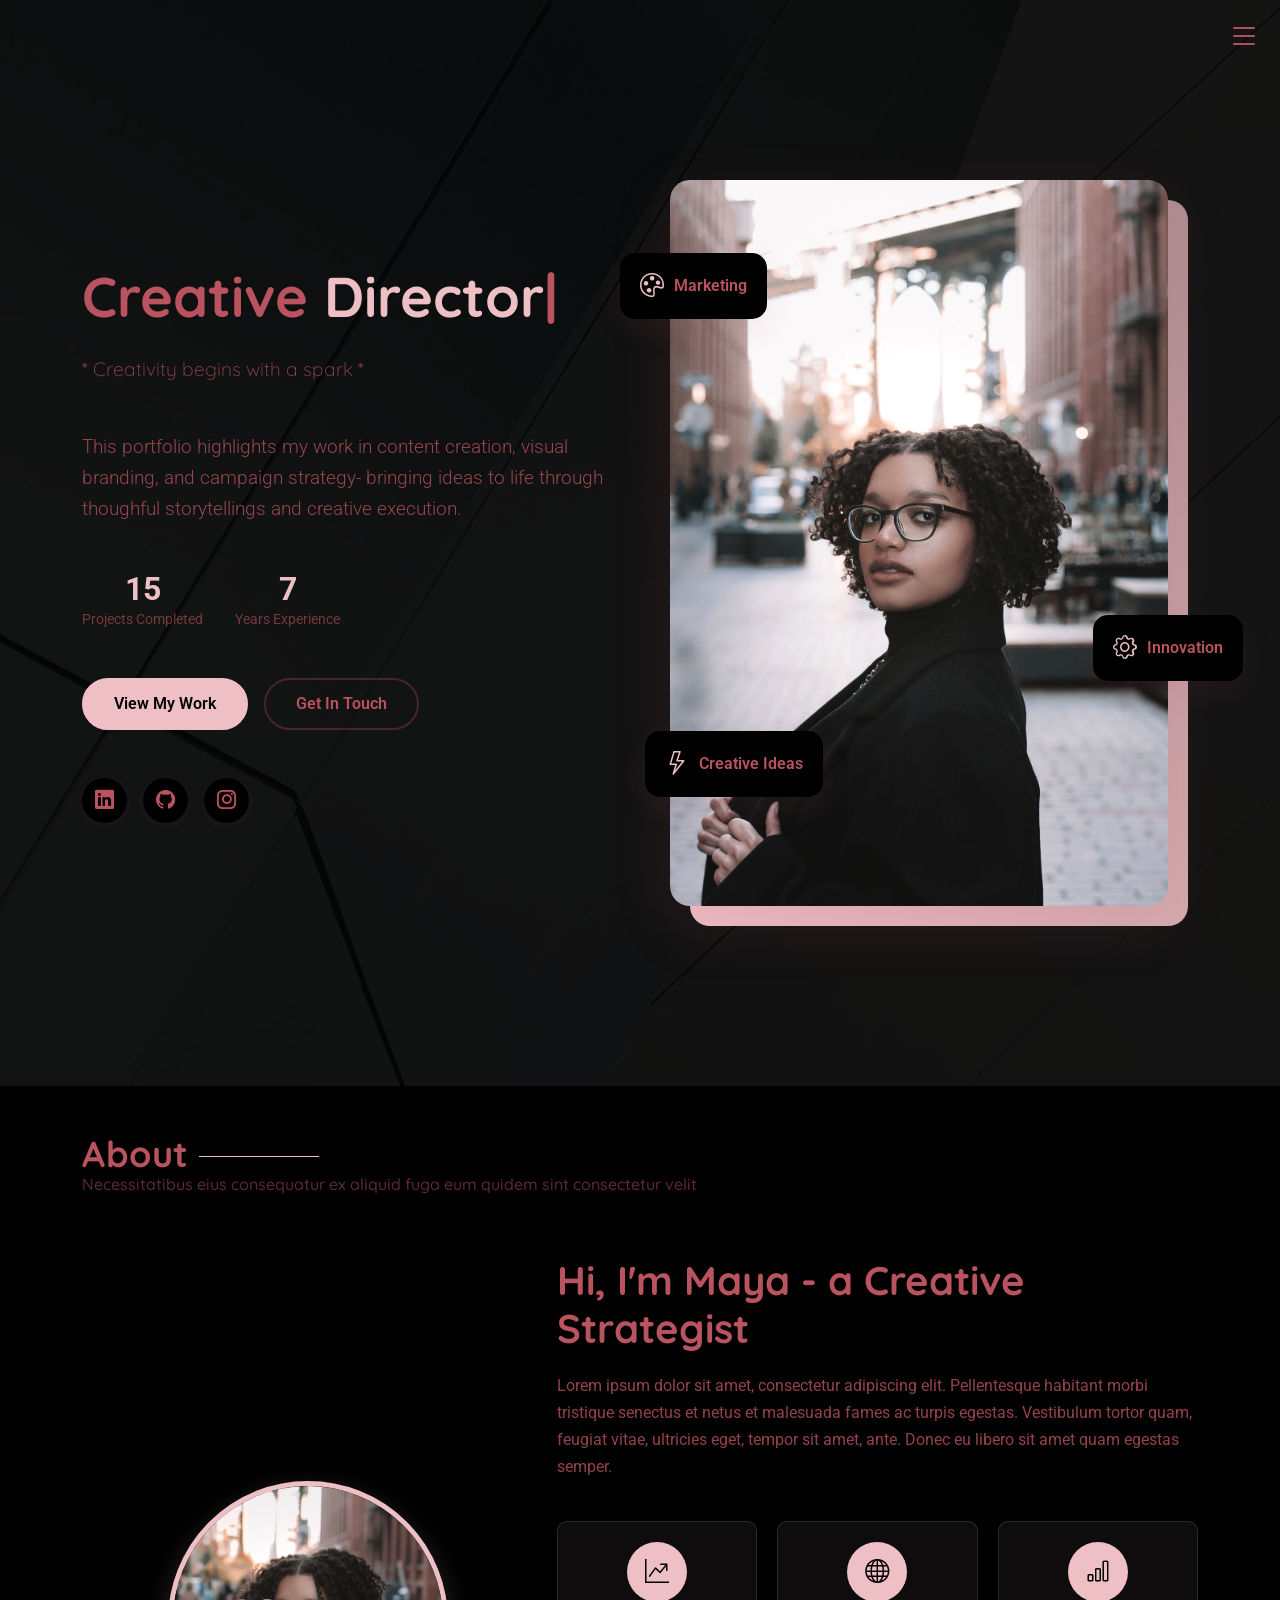
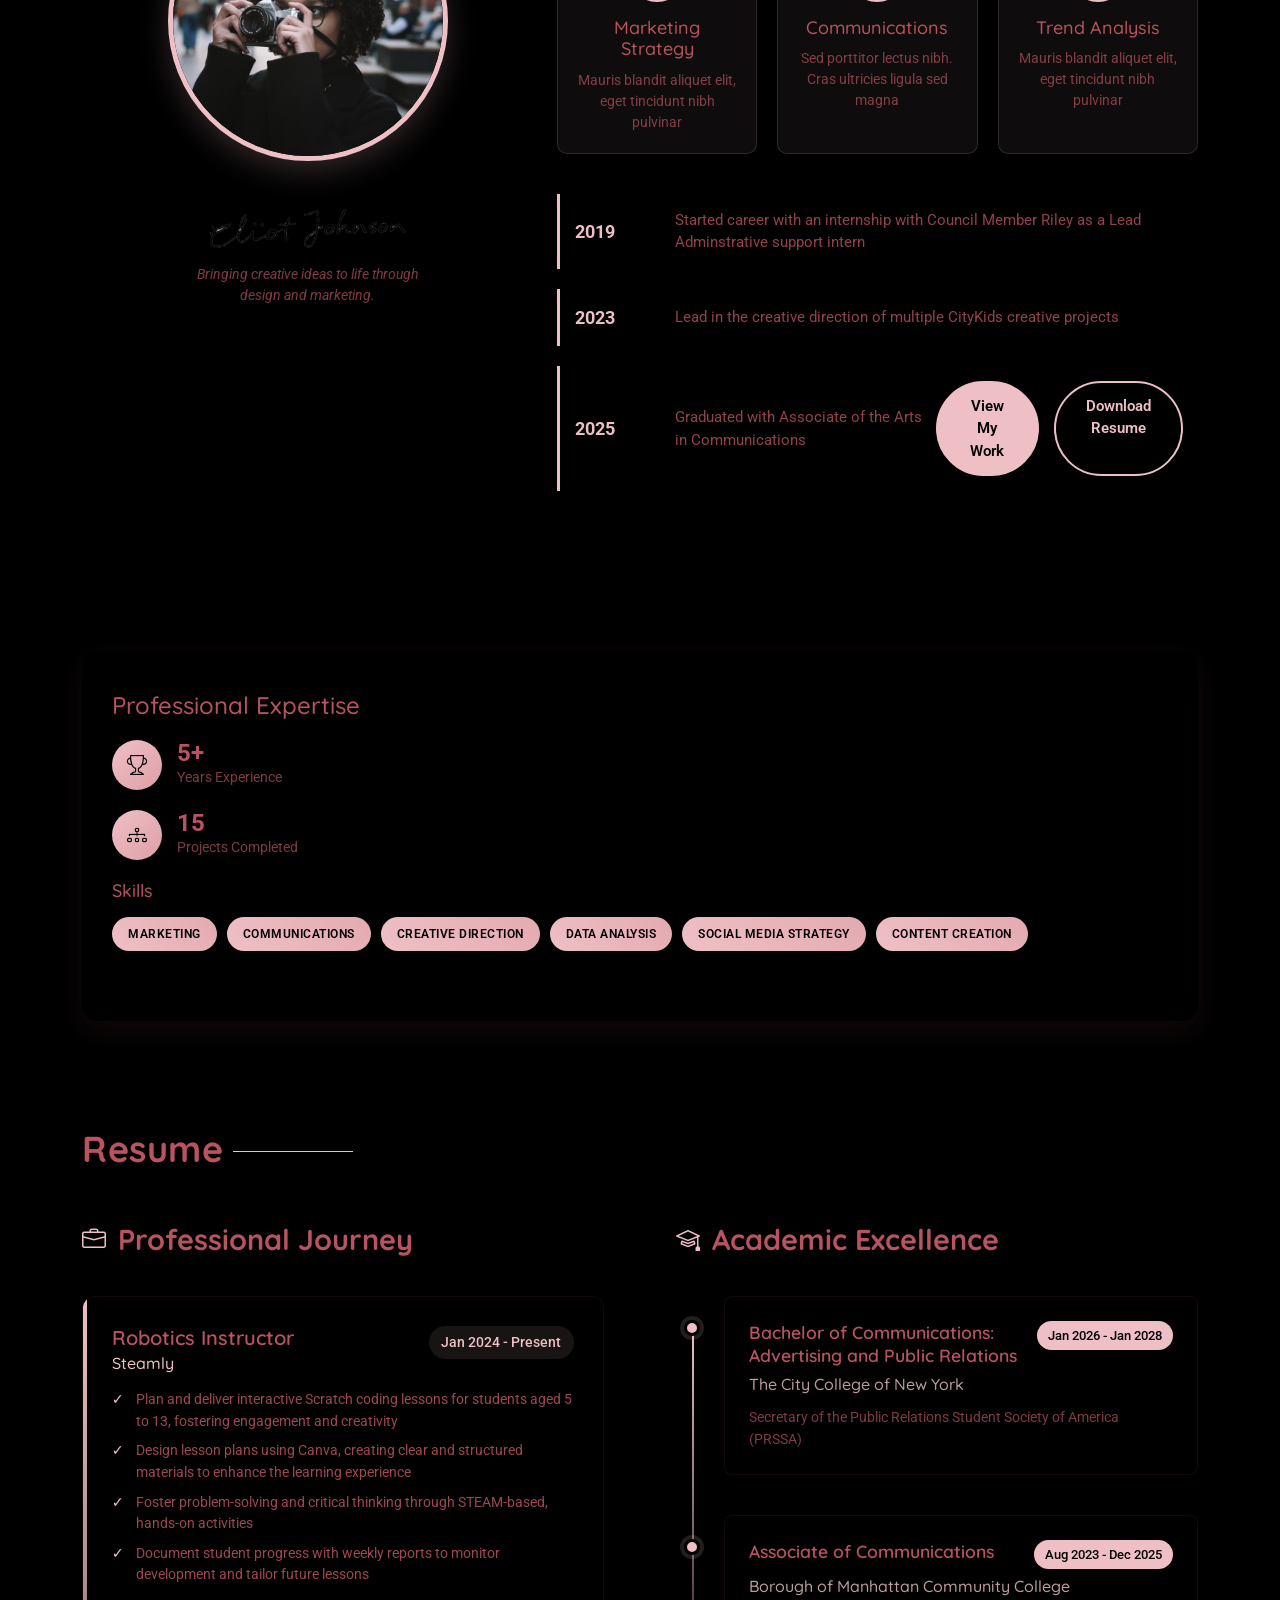
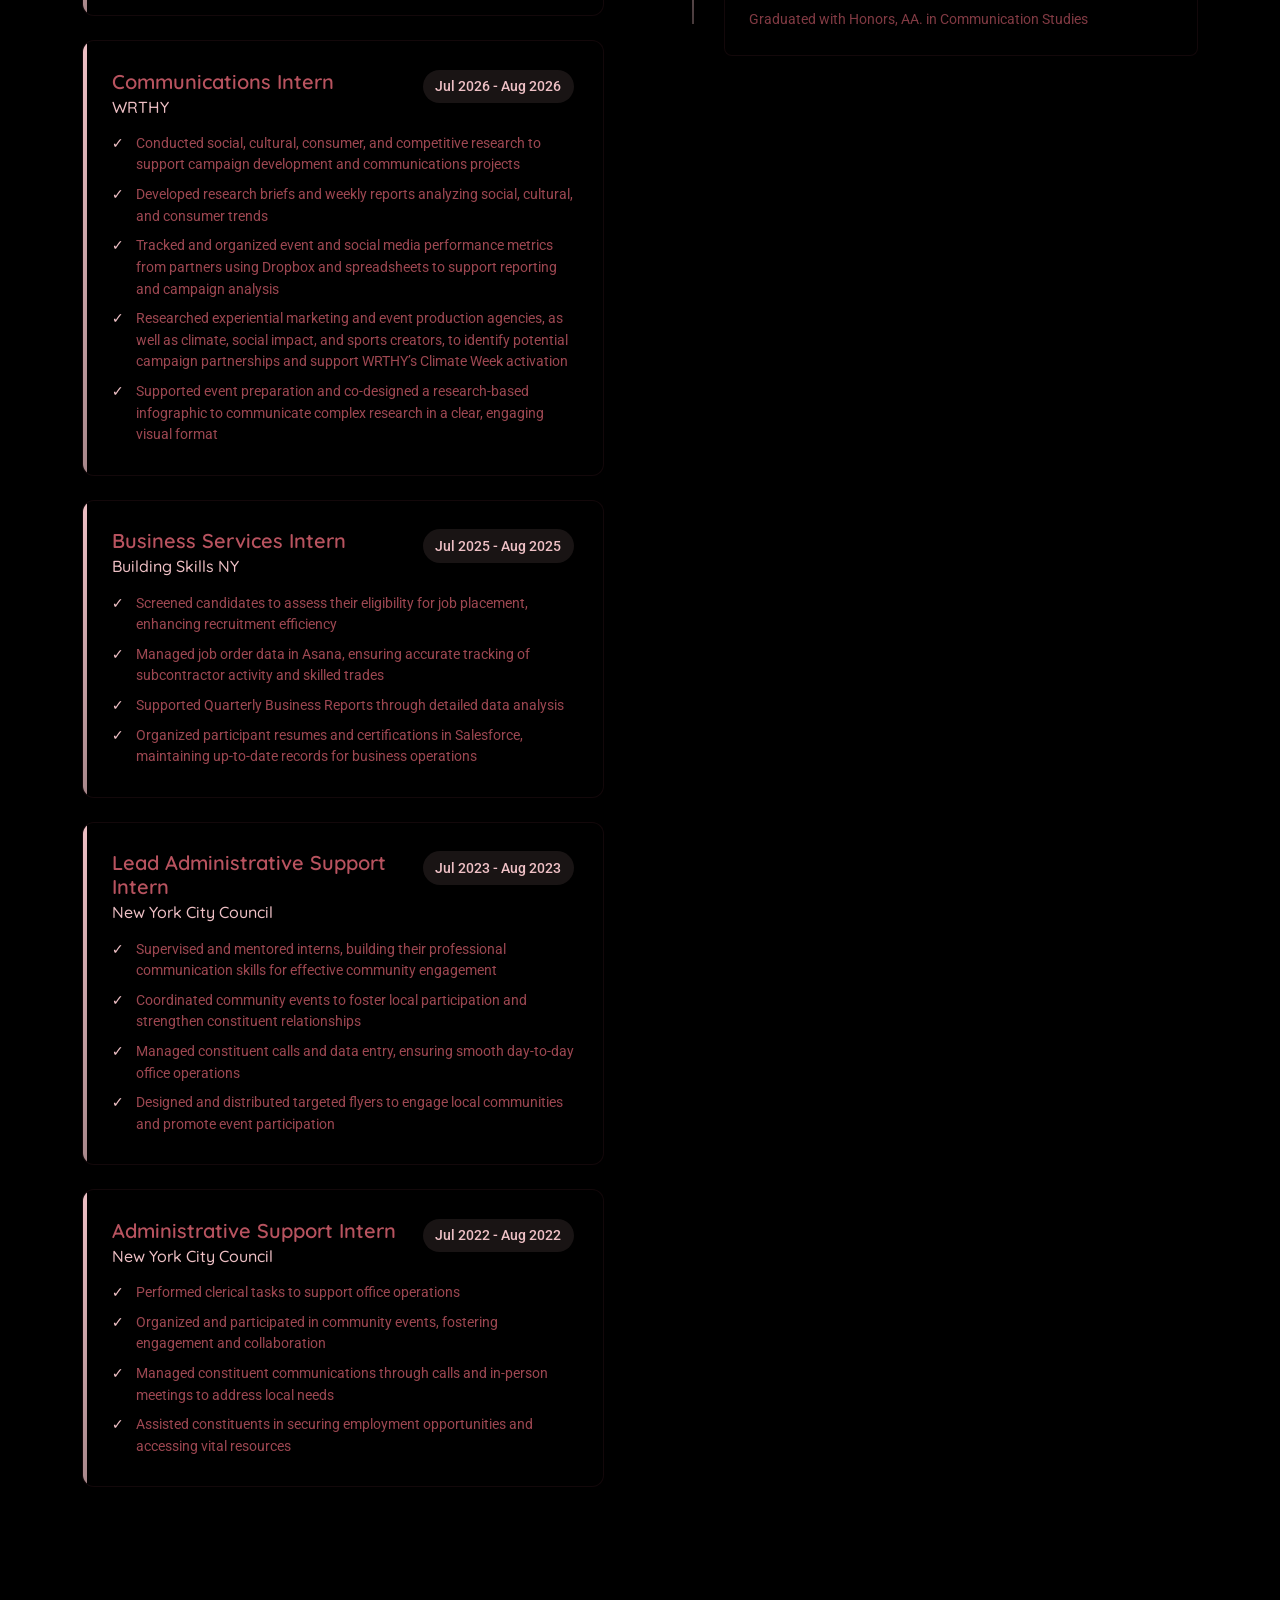
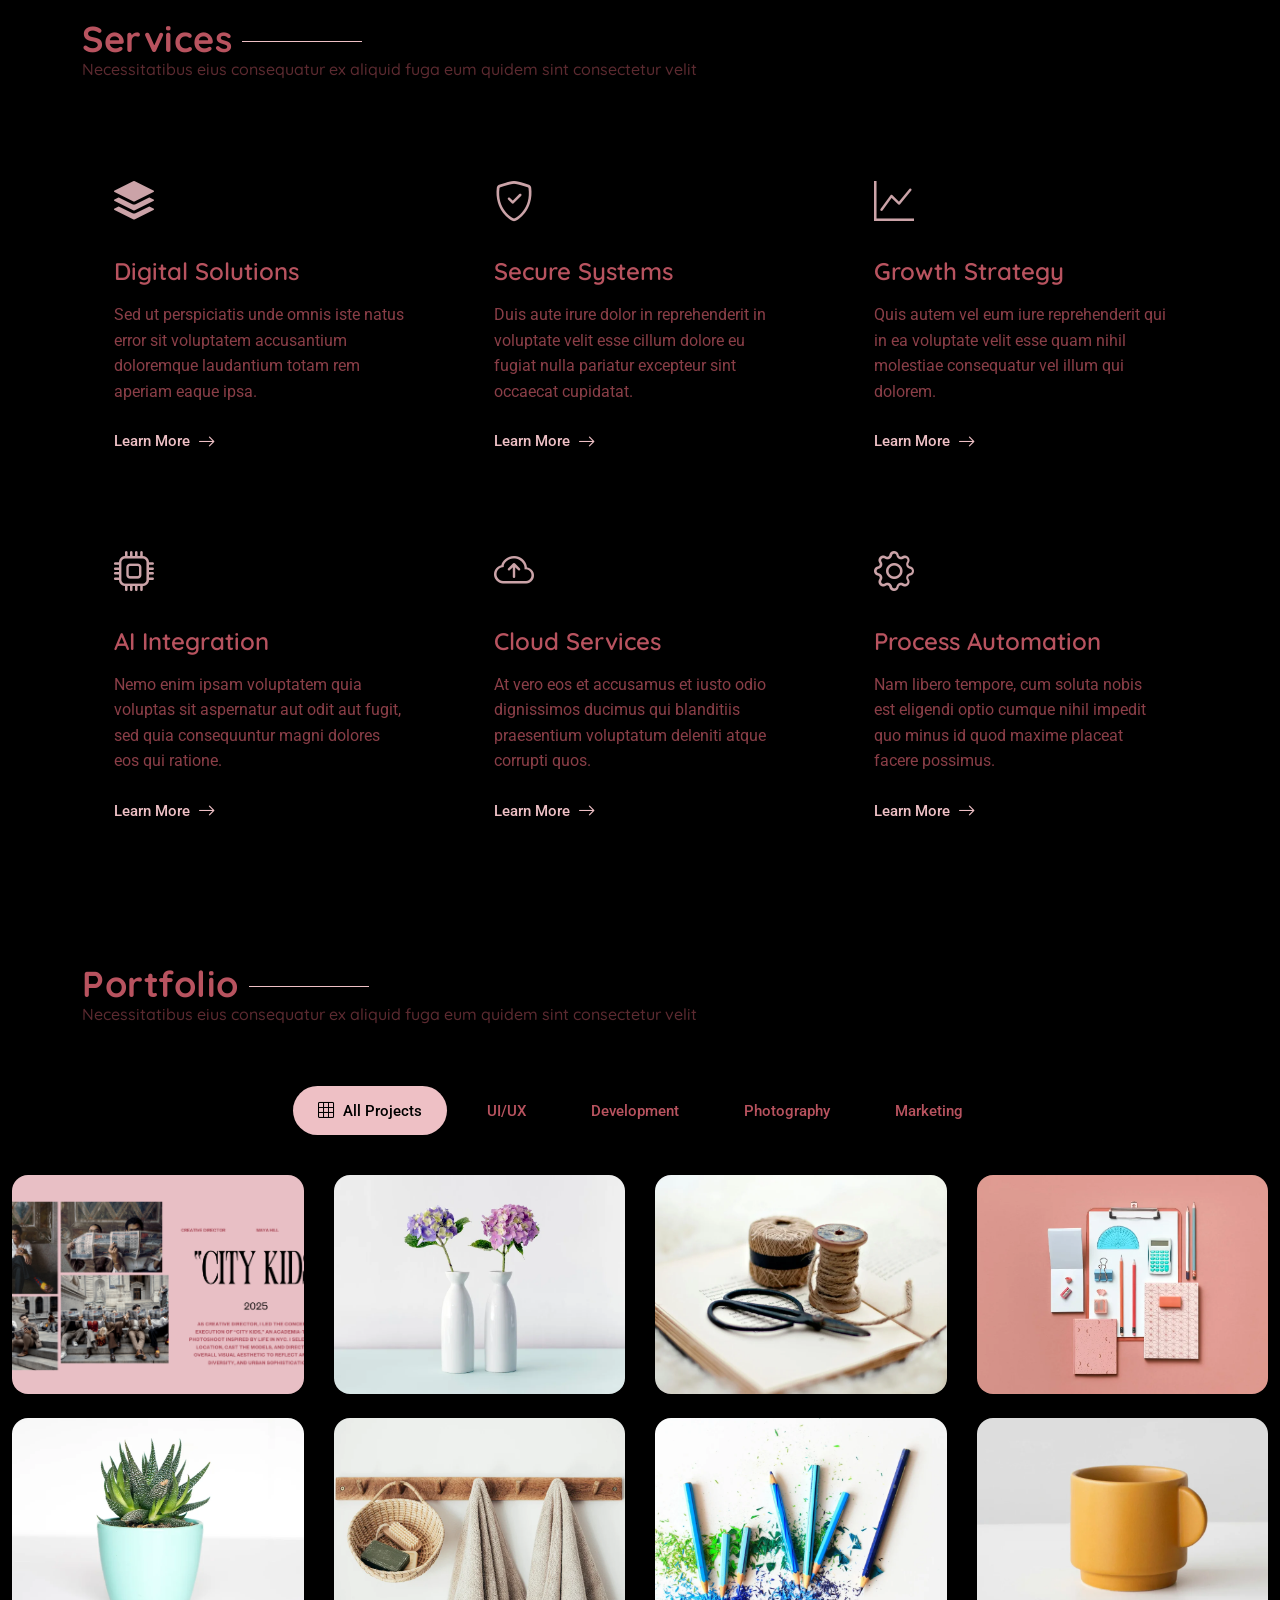
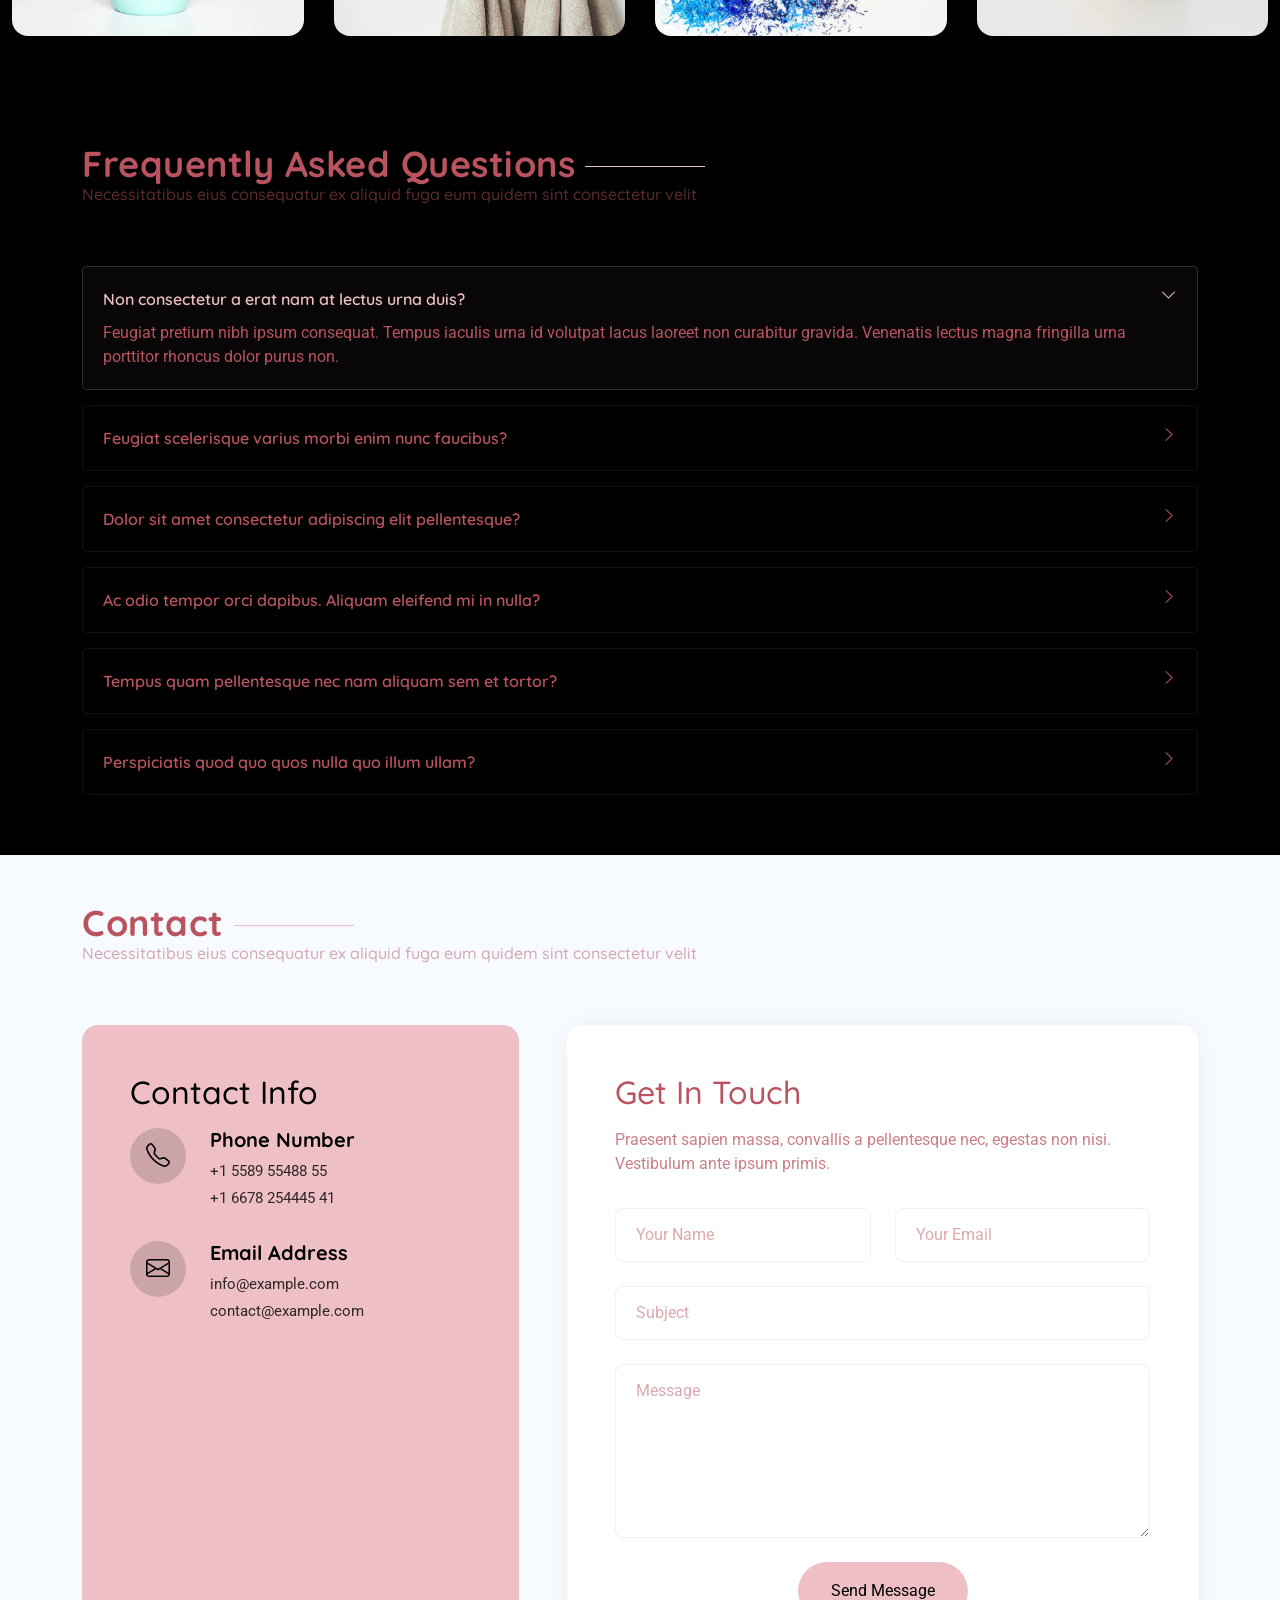
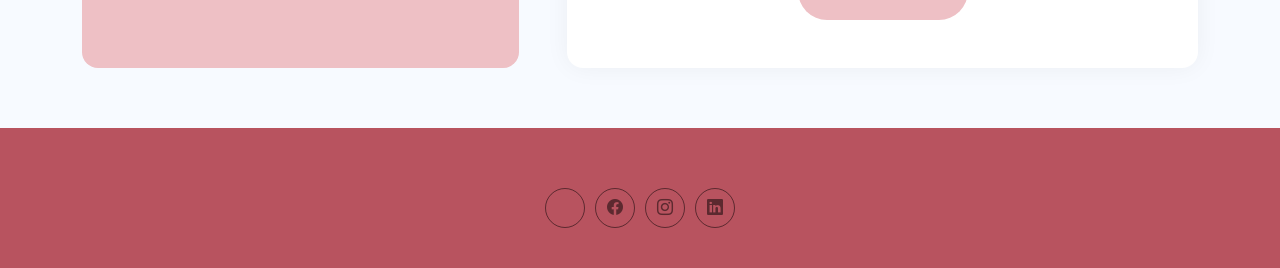
==== commit 7ee29182: "Replace icons in index.html for better representation" ====
--- a/index.html
+++ b/index.html
@@ -144,7 +144,7 @@
                   <span>Marketing</span>
                 </div>
                 <div class="floating-card card-2" data-aos="zoom-in" data-aos-delay="400">
-                  <i class="bi bi-code-slash"></i>
+                  <i class="bi bi-gear"></i>
                   <span>Innovation</span>
                 </div>
                 <div class="floating-card card-3" data-aos="zoom-in" data-aos-delay="500">
@@ -197,14 +197,14 @@
               <div class="skills-grid">
                 <div class="skill-item" data-aos="zoom-in" data-aos-delay="400">
                   <div class="skill-icon">
-                    <i class="bi bi-palette"></i>
+                    <i class="bi bi-graph-up-arrow"></i>
                   </div>
                   <h4>Marketing Strategy</h4>
                   <p>Mauris blandit aliquet elit, eget tincidunt nibh pulvinar</p>
                 </div>
                 <div class="skill-item" data-aos="zoom-in" data-aos-delay="450">
                   <div class="skill-icon">
-                    <i class="bi bi-code-slash"></i>
+                    <i class="bi bi-globe"></i>
                   </div>
                   <h4>Communications</h4>
                   <p>Sed porttitor lectus nibh. Cras ultricies ligula sed magna</p>
